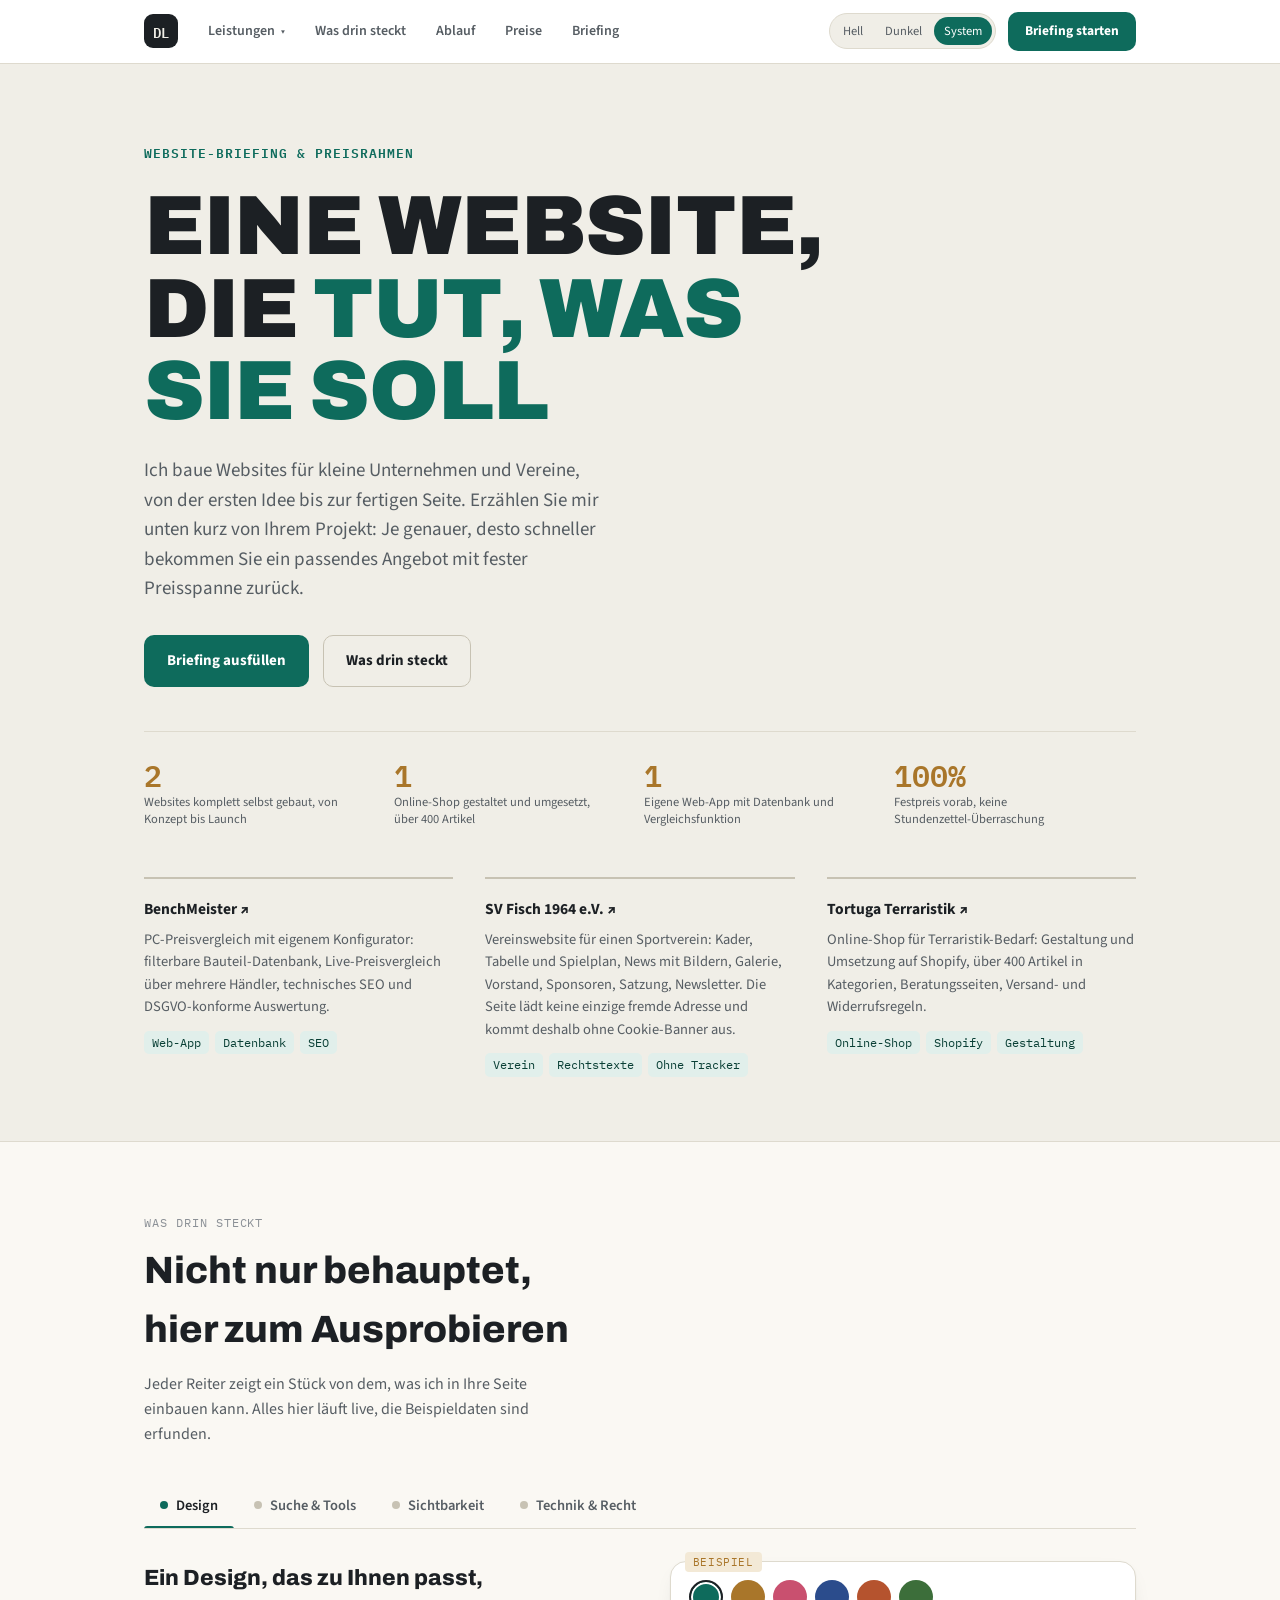
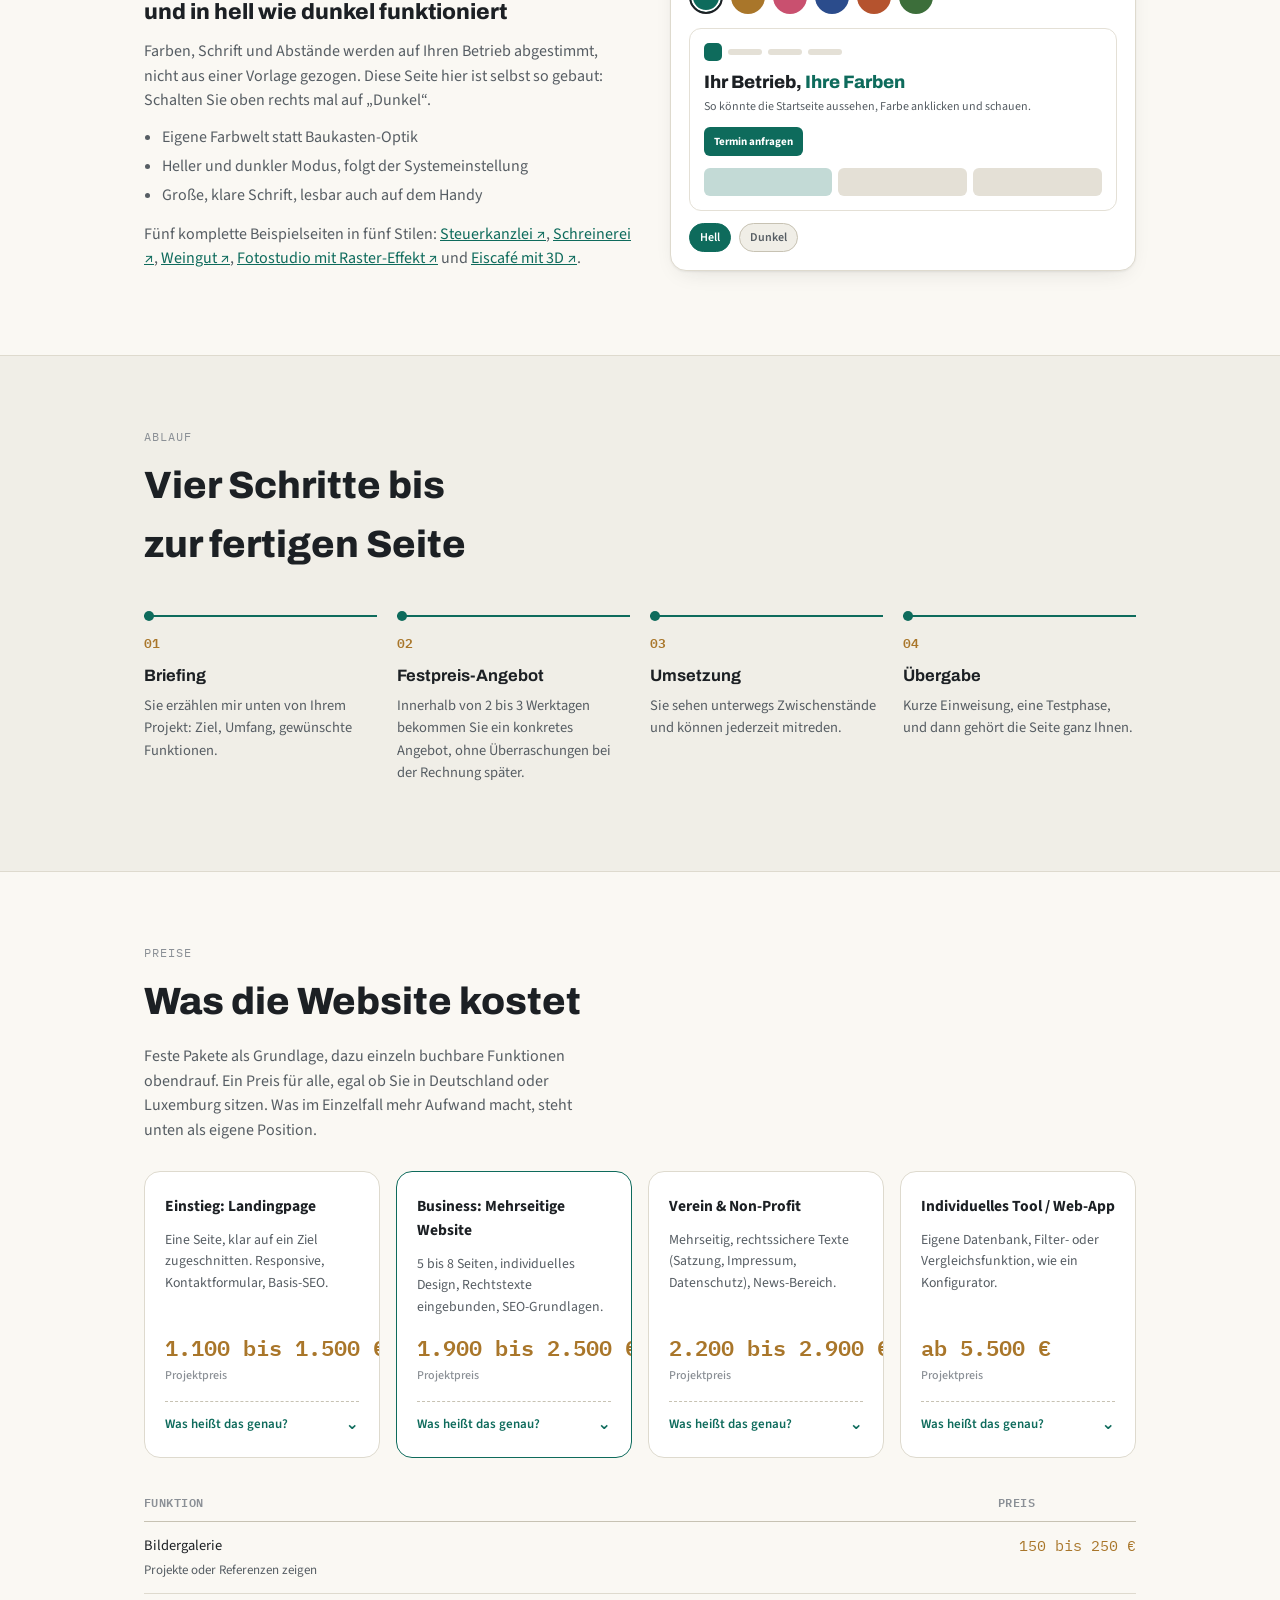
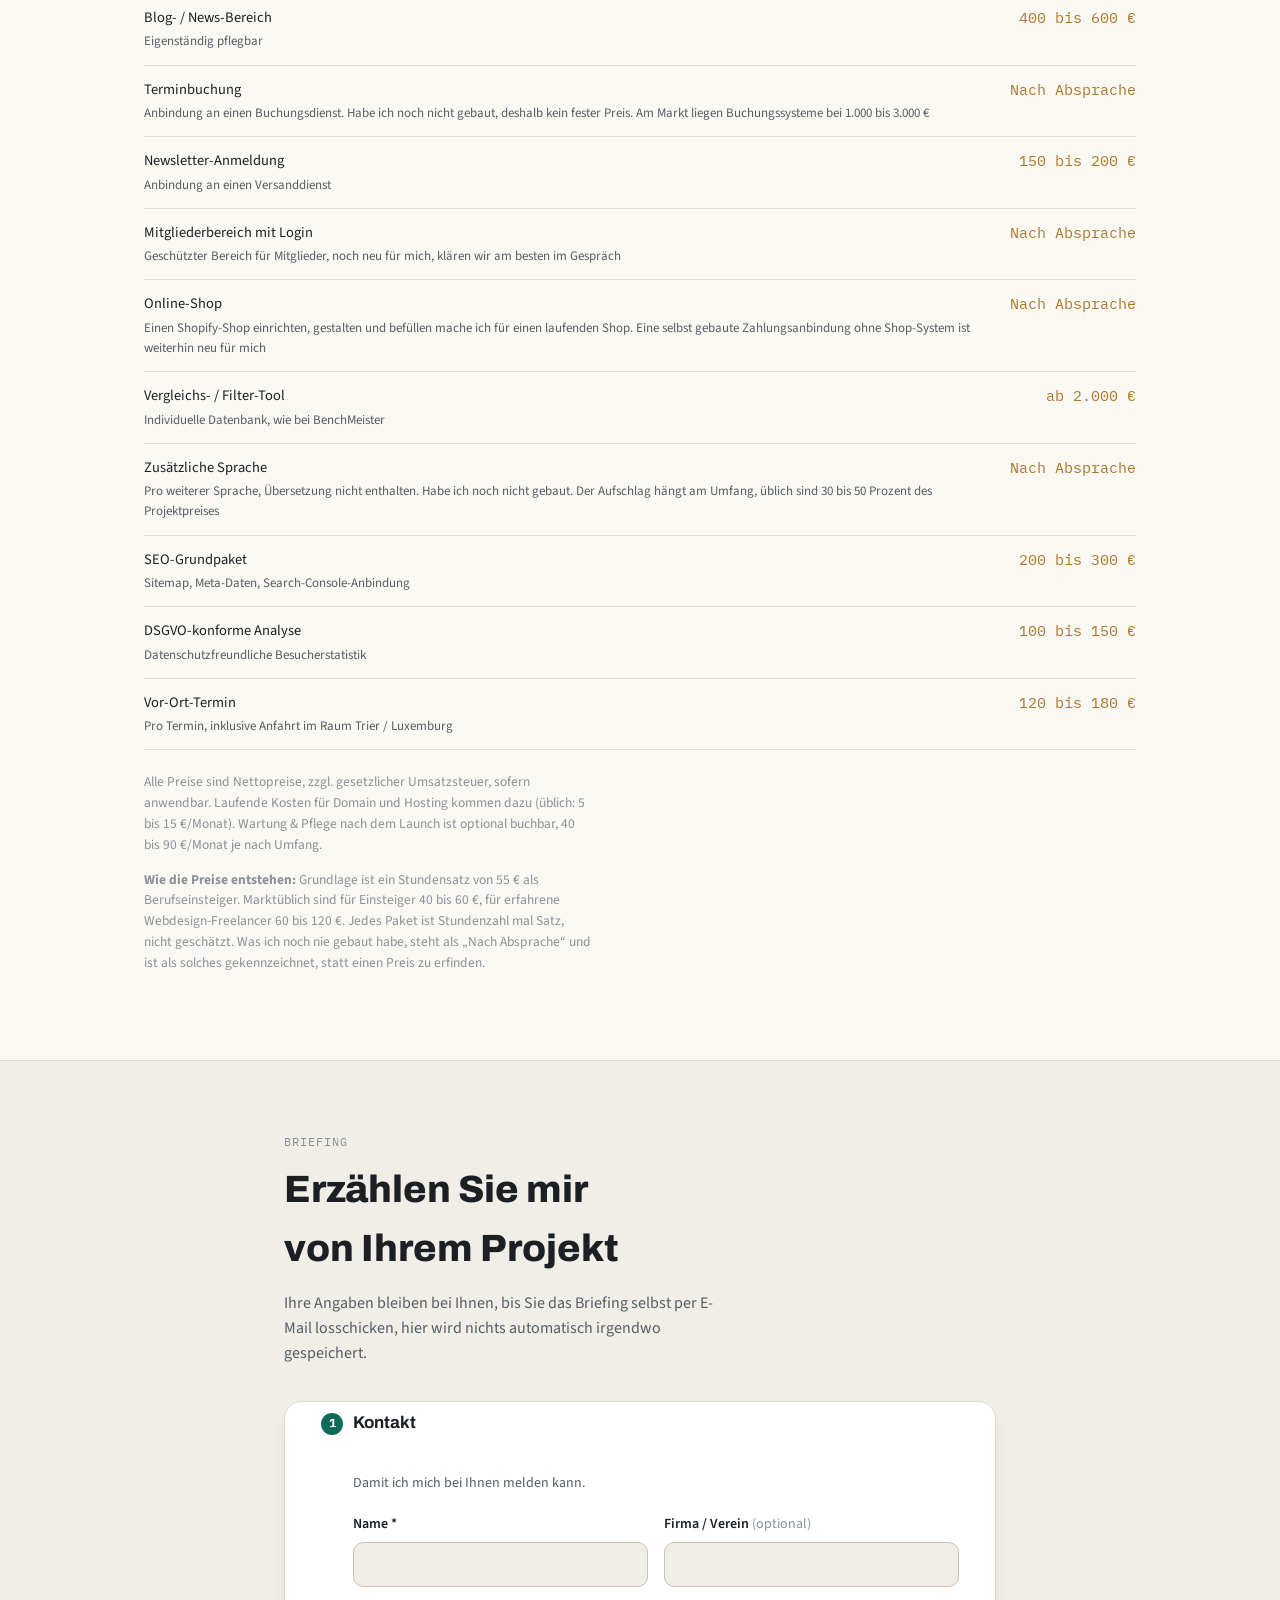
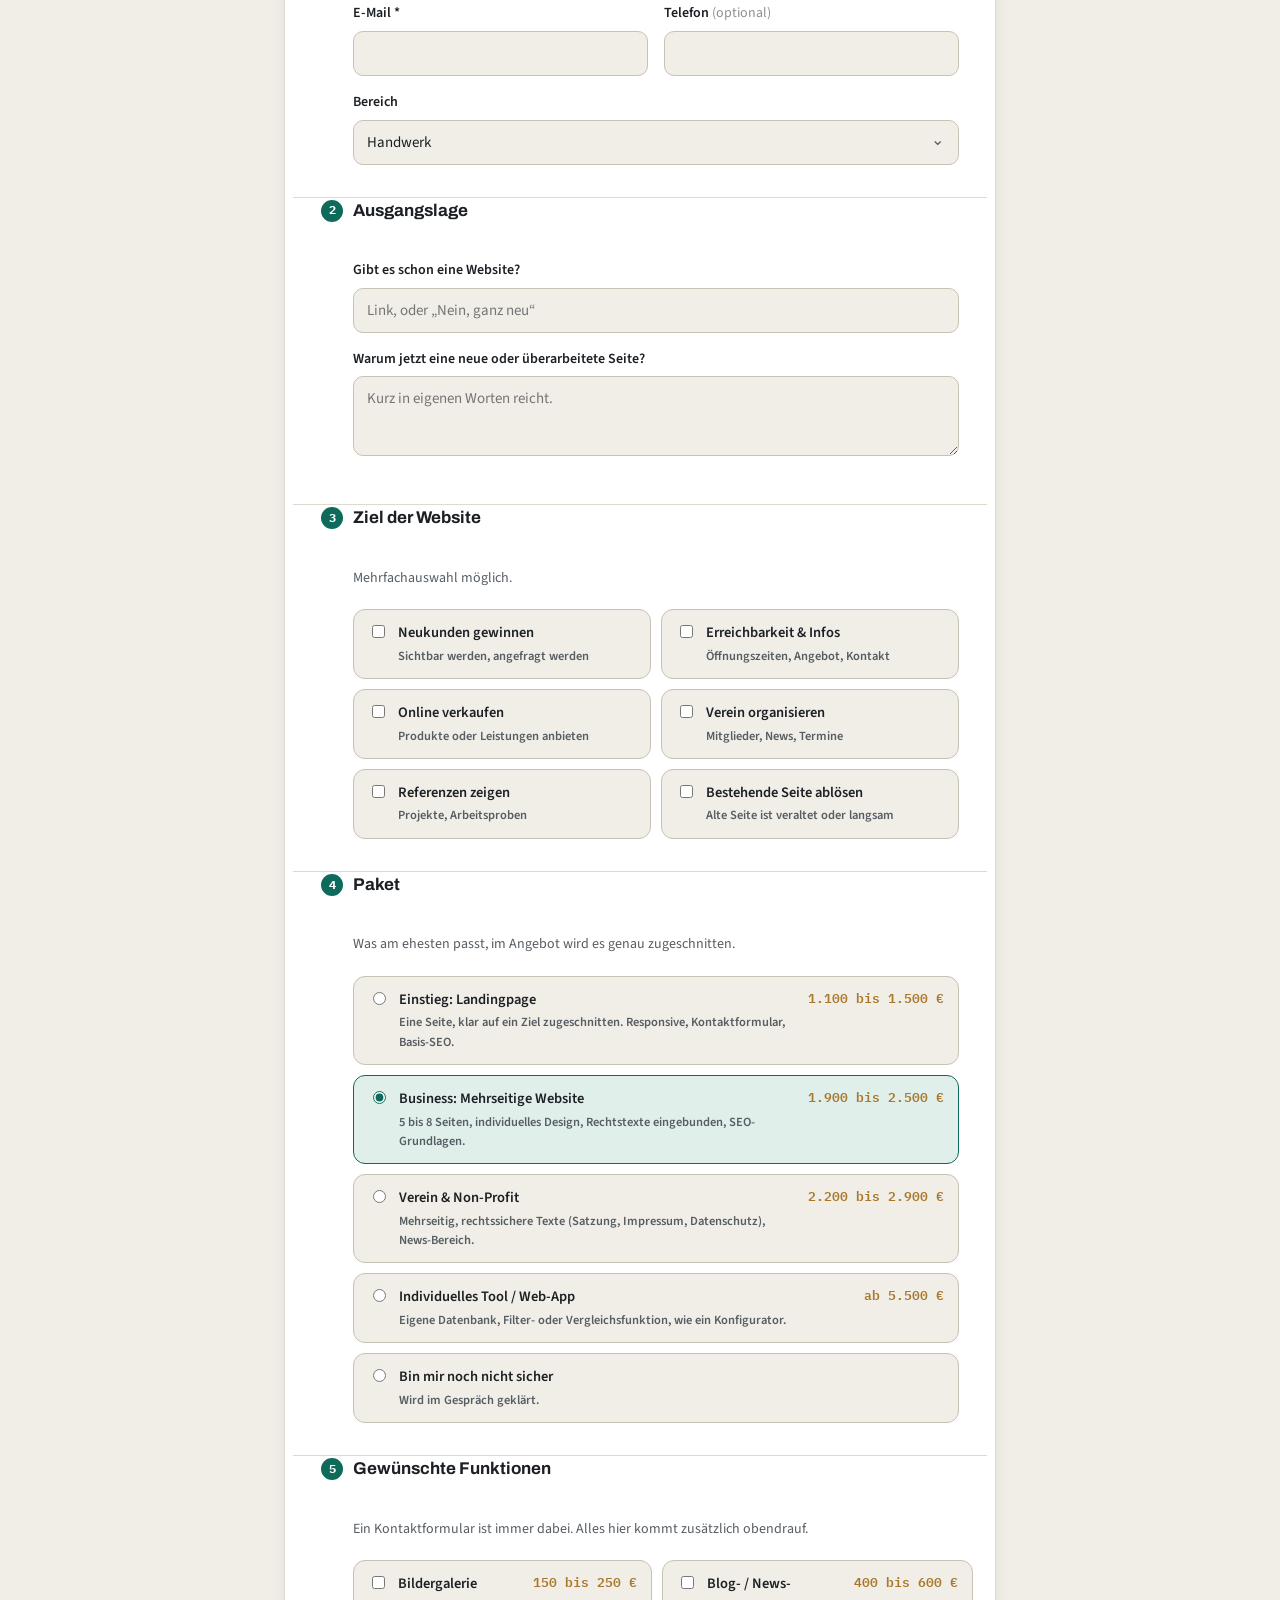
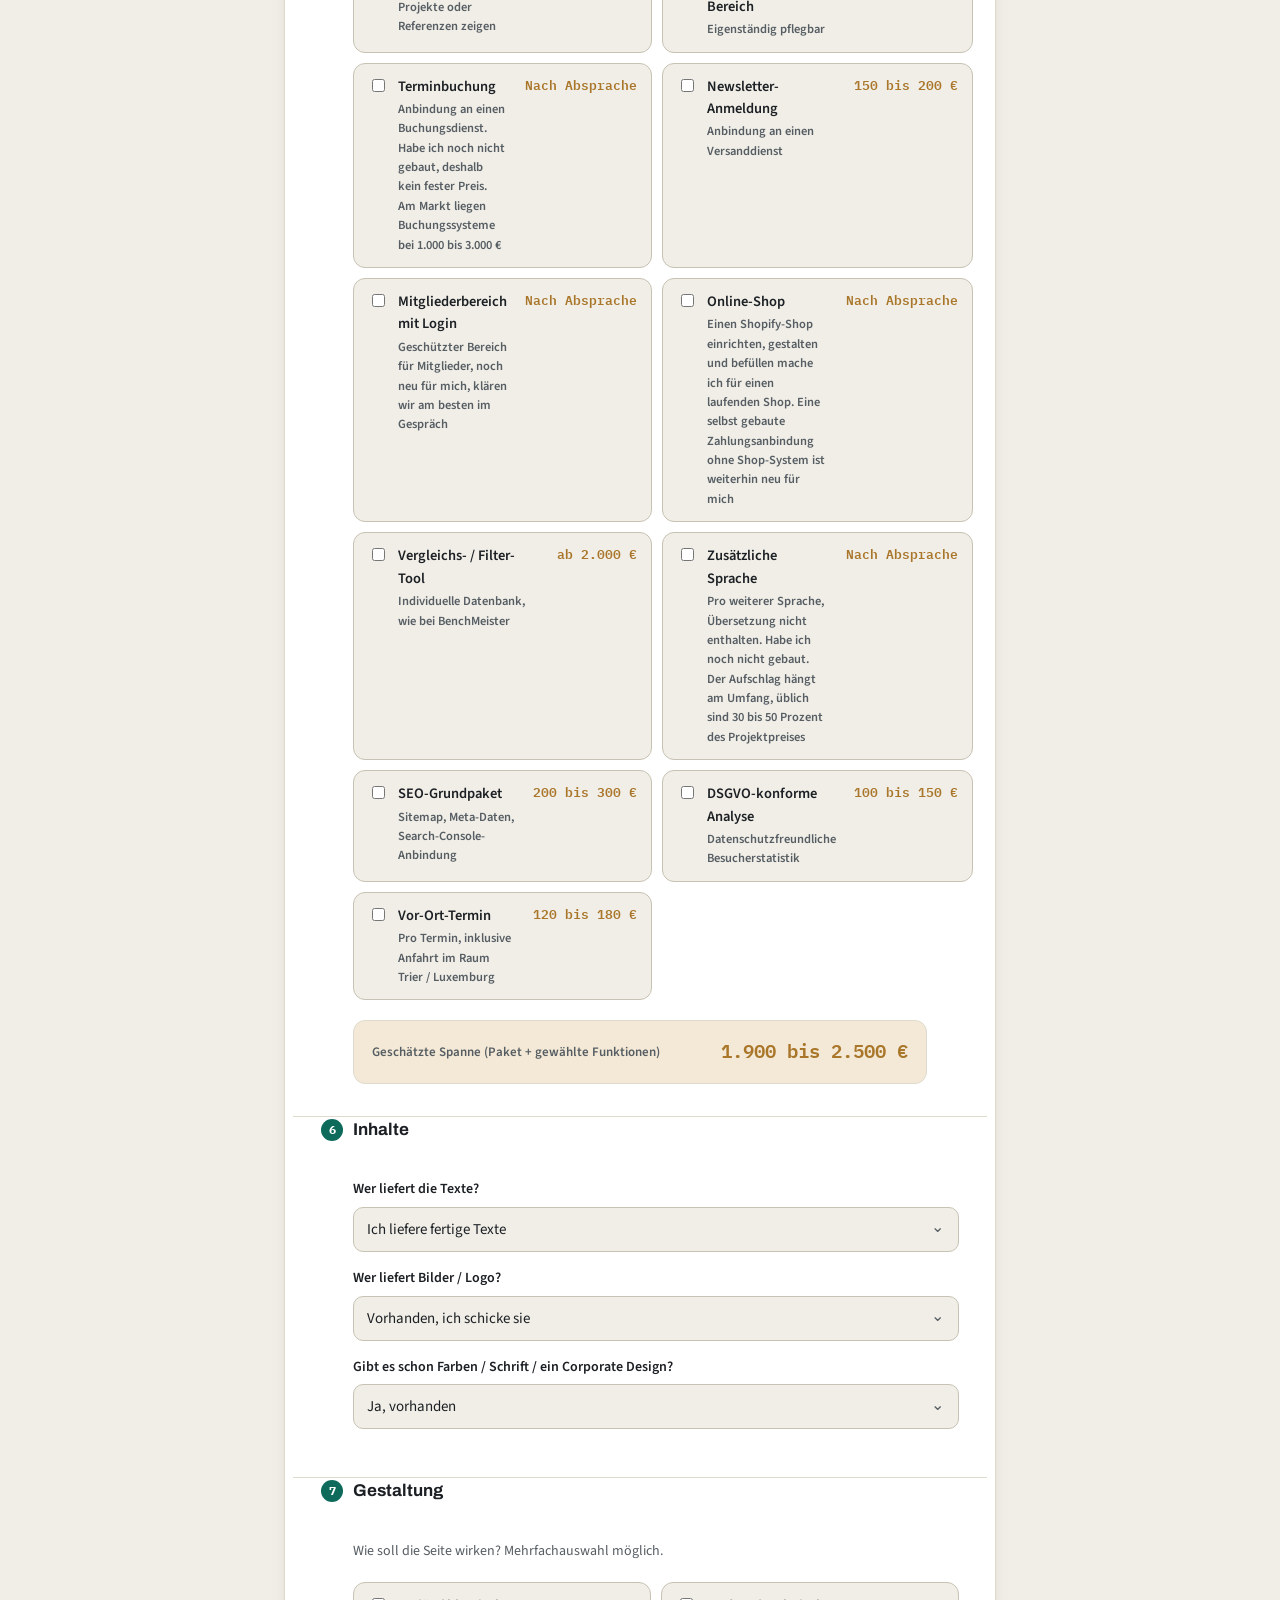
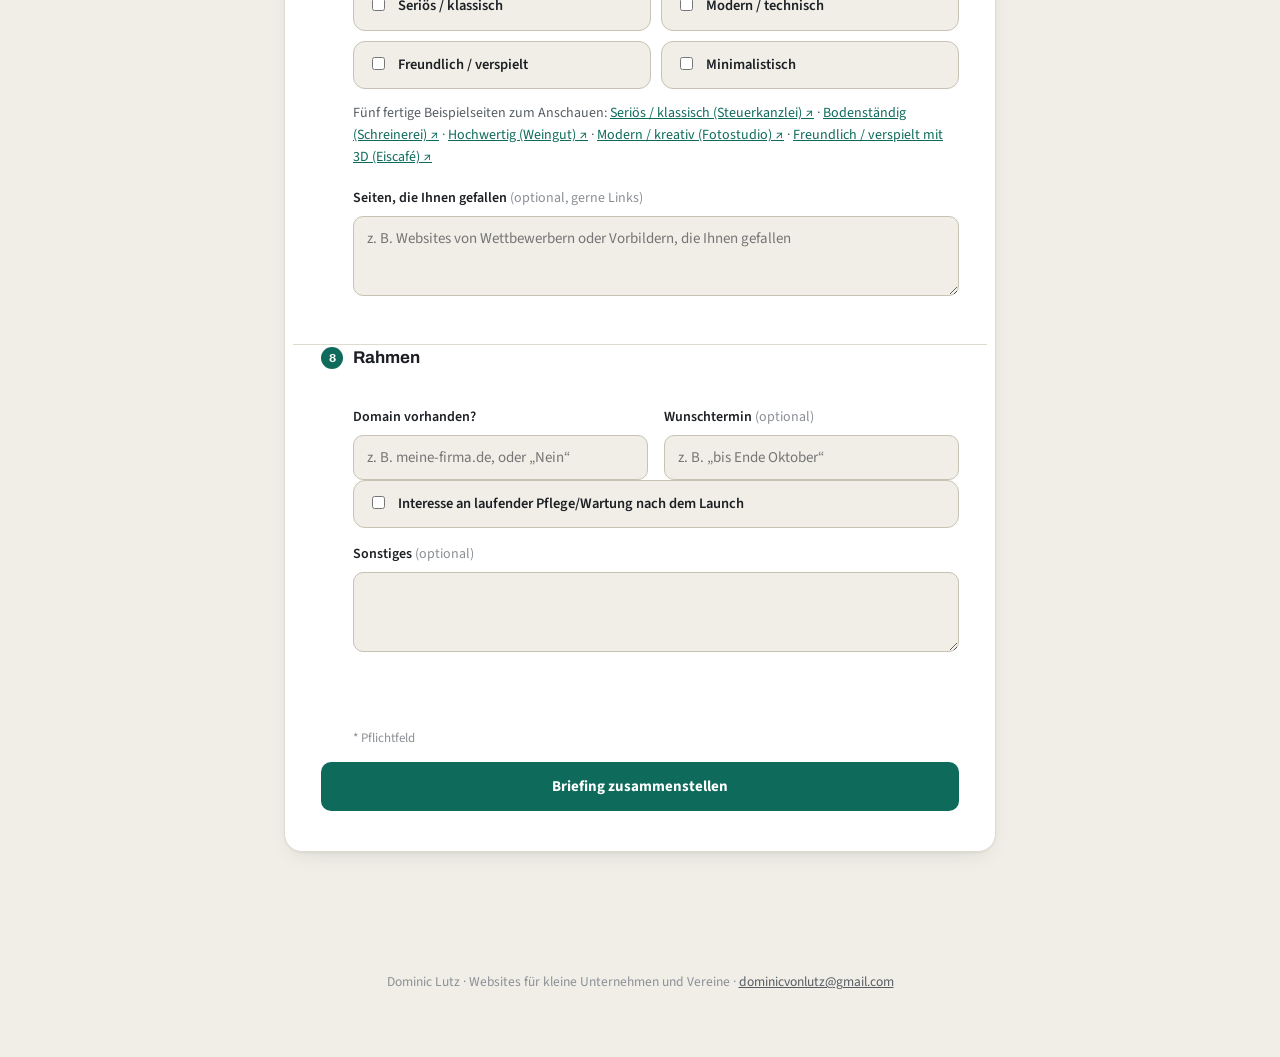
==== index.html @ 6f1ae80c "Seitentitel fuer eine oeffentliche Seite statt fuer ein Artifact Der Titel stand noch auf "Website-B" ====
<!doctype html>
<html lang="de">
<head>
<meta charset="utf-8">
<meta name="viewport" content="width=device-width,initial-scale=1">
<title>Websites für kleine Unternehmen und Vereine, Dominic Lutz</title>
<meta name="description" content="Websites für kleine Unternehmen und Vereine aus Trier und Umgebung. Festpreis vorab, Beispielseiten zum Ausprobieren, Briefing-Formular für ein Angebot.">
<meta name="author" content="Dominic Lutz">
<!-- Vorschaubild-Angaben fuer geteilte Links -->
<meta property="og:type" content="website">
<meta property="og:locale" content="de_DE">
<meta property="og:title" content="Websites für kleine Unternehmen und Vereine">
<meta property="og:description" content="Festpreis vorab, Beispielseiten zum Ausprobieren, Briefing-Formular für ein Angebot.">
<!-- Vorlaeufige Adresse: noch nicht in Suchmaschinen, siehe robots.txt -->
<meta name="robots" content="noindex,nofollow">
<meta name="theme-color" content="#0E6B5C" media="(prefers-color-scheme: light)">
<meta name="theme-color" content="#14181A" media="(prefers-color-scheme: dark)">
<style>
  :root{color-scheme:light dark}
  html{-webkit-text-size-adjust:100%}
  body{margin:0}
  img{max-width:100%}
  [hidden]{display:none!important}
</style>
</head>
<body>
<link rel="preconnect" href="https://fonts.googleapis.com">
<link rel="preconnect" href="https://fonts.gstatic.com" crossorigin>
<link href="https://fonts.googleapis.com/css2?family=Archivo:wght@600;700;800;900&family=Source+Sans+3:wght@400;500;600;700&family=IBM+Plex+Mono:wght@500;600&display=swap" rel="stylesheet">
<style>
  :root{
    --bg:#F0EEE7;
    --surface:#FFFFFF;
    --surface-2:#FAF8F3;
    --ink:#1C2024;
    --ink-soft:#565D63;
    --ink-faint:#8B9096;
    --border:#DEDACE;
    --border-strong:#C7C2B3;
    --accent:#0E6B5C;
    --accent-strong:#093F35;
    --accent-tint:#E1EFEB;
    --gold:#A9762A;
    --gold-tint:#F3E9D6;
    --rose:#C9506F;
    --rose-tint:#F6E1E7;
    --danger:#AF4430;
    --focus:#0E6B5C;
    --link:#1A4FB8;
    --shadow: 0 1px 2px rgba(28,32,36,.06), 0 8px 24px -12px rgba(28,32,36,.18);
    --shadow-lift: 0 2px 4px rgba(28,32,36,.06), 0 18px 40px -16px rgba(28,32,36,.28);
    --blob-1: rgba(14,107,92,.22);
    --blob-2: rgba(169,118,42,.20);
    --blob-3: rgba(201,80,111,.16);
    --shape-alpha: .55;
    --grid-line: rgba(28,32,36,.05);
  }
  @media (prefers-color-scheme: dark){
    :root:not([data-theme="light"]){
      --bg:#14181A;
      --surface:#1C2124;
      --surface-2:#20262A;
      --ink:#ECEAE3;
      --ink-soft:#AAB0B2;
      --ink-faint:#767D80;
      --border:#2C3235;
      --border-strong:#3A4145;
      --accent:#3FD1B6;
      --accent-strong:#8CE9D6;
      --accent-tint:#1B3A34;
      --gold:#E3B15C;
      --gold-tint:#3A2F1C;
      --rose:#F07A9A;
      --rose-tint:#3D2029;
      --danger:#E58469;
      --focus:#3FD1B6;
      --link:#8AB4F8;
      --shadow: 0 1px 2px rgba(0,0,0,.3), 0 12px 28px -14px rgba(0,0,0,.5);
      --shadow-lift: 0 2px 4px rgba(0,0,0,.3), 0 22px 44px -16px rgba(0,0,0,.6);
      --blob-1: rgba(63,209,182,.16);
      --blob-2: rgba(227,177,92,.14);
      --blob-3: rgba(240,122,154,.13);
      --shape-alpha: .5;
      --grid-line: rgba(236,234,227,.05);
    }
  }
  :root[data-theme="dark"]{
    --bg:#14181A;
    --surface:#1C2124;
    --surface-2:#20262A;
    --ink:#ECEAE3;
    --ink-soft:#AAB0B2;
    --ink-faint:#767D80;
    --border:#2C3235;
    --border-strong:#3A4145;
    --accent:#3FD1B6;
    --accent-strong:#8CE9D6;
    --accent-tint:#1B3A34;
    --gold:#E3B15C;
    --gold-tint:#3A2F1C;
    --rose:#F07A9A;
    --rose-tint:#3D2029;
    --danger:#E58469;
    --focus:#3FD1B6;
    --link:#8AB4F8;
    --shadow: 0 1px 2px rgba(0,0,0,.3), 0 12px 28px -14px rgba(0,0,0,.5);
    --shadow-lift: 0 2px 4px rgba(0,0,0,.3), 0 22px 44px -16px rgba(0,0,0,.6);
    --blob-1: rgba(63,209,182,.16);
    --blob-2: rgba(227,177,92,.14);
    --blob-3: rgba(240,122,154,.13);
    --shape-alpha: .5;
    --grid-line: rgba(236,234,227,.05);
  }

  *{box-sizing:border-box;}
  html{scroll-behavior:smooth;}
  body{
    margin:0;
    background:var(--bg);
    color:var(--ink);
    font-family:"Source Sans 3", ui-sans-serif, system-ui, sans-serif;
    font-size:16px;
    line-height:1.55;
    -webkit-font-smoothing:antialiased;
    overflow-x:hidden;
  }
  h1,h2,h3{
    font-family:"Archivo", ui-sans-serif, system-ui, sans-serif;
    color:var(--ink);
    text-wrap:balance;
    margin:0;
  }
  a{color:var(--accent);}
  ::selection{background:var(--accent-tint);}
  :focus-visible{outline:2.5px solid var(--focus); outline-offset:2px; border-radius:4px;}
  button{font-family:inherit;}

  .num{font-family:"IBM Plex Mono", ui-monospace, monospace; font-variant-numeric:tabular-nums;}

  .wrap{max-width:1040px; margin:0 auto; padding:0 24px;}
  .wrap-narrow{max-width:760px; margin:0 auto; padding:0 24px;}

  /* ---------- Motion helpers ---------- */
  @media (prefers-reduced-motion: no-preference){
    .lift{transition:transform .28s cubic-bezier(.2,.7,.2,1), box-shadow .28s ease, border-color .2s ease;}
    .lift:hover{transform:translateY(-4px); box-shadow:var(--shadow-lift);}
    .hero .title, .hero .lede, .hero .hero-cta, .hero .facts-strip, .hero .refs{
      animation:settle .7s cubic-bezier(.2,.7,.2,1) both;
    }
    .hero .lede{animation-delay:.08s;} .hero .hero-cta{animation-delay:.16s;}
    .hero .facts-strip{animation-delay:.24s;} .hero .refs{animation-delay:.32s;}
    @keyframes settle{from{transform:translateY(14px);} to{transform:translateY(0);}}
    .summary-bar.bump{animation:bump .45s ease;}
    @keyframes bump{0%{transform:scale(1);} 35%{transform:scale(1.025);} 100%{transform:scale(1);}}
    .check-item.on .check-mark{animation:pop .4s cubic-bezier(.2,.9,.3,1.4) both;}
    @keyframes pop{from{transform:scale(.4);} to{transform:scale(1);}}
  }

  /* ---------- Progress bar ---------- */
  .progress{position:fixed; top:0; left:0; height:2px; width:0; z-index:60; background:var(--accent);}

  /* ---------- NAV ---------- */
  .topnav{
    position:sticky; top:0; z-index:50; background:var(--surface); border-bottom:1px solid var(--border);
  }
  .topnav-inner{display:flex; align-items:center; gap:16px; padding:12px 24px; position:relative;}
  .brand{
    font-family:"IBM Plex Mono",monospace; font-weight:600; font-size:14px; width:34px; height:34px;
    border-radius:9px; background:var(--ink); color:var(--bg); display:flex; align-items:center; justify-content:center;
    text-decoration:none; flex-shrink:0;
  }
  .nav-links{display:flex; gap:2px; flex:1; align-items:center;}
  .nav-links a, .nav-links .menu-btn{
    font-size:14px; font-weight:600; color:var(--ink-soft); text-decoration:none; padding:8px 14px; border-radius:999px;
    background:none; border:none; cursor:pointer; display:inline-flex; align-items:center; gap:6px;
  }
  .nav-links a:hover, .nav-links .menu-btn:hover, .nav-links .menu-btn[aria-expanded="true"]{background:var(--accent-tint); color:var(--accent-strong);}
  .menu-btn .chev{display:inline-block; transition:transform .2s ease; font-size:12px;}
  .menu-btn[aria-expanded="true"] .chev{transform:rotate(180deg);}
  .nav-right{display:flex; align-items:center; gap:12px;}
  @media (max-width:720px){ .nav-links{display:none;} }

  .mega{
    position:absolute; left:24px; top:calc(100% + 8px); width:min(640px, calc(100vw - 48px));
    background:var(--surface); border:1px solid var(--border); border-radius:16px; box-shadow:var(--shadow-lift);
    padding:14px; display:grid; grid-template-columns:1fr 1fr; gap:8px;
    opacity:0; transform:translateY(-6px) scale(.98); pointer-events:none;
    transition:opacity .18s ease, transform .22s cubic-bezier(.2,.7,.2,1);
  }
  .mega.open{opacity:1; transform:none; pointer-events:auto;}
  .mega a{
    display:flex; flex-direction:column; gap:4px; padding:12px 14px; border-radius:10px; text-decoration:none; color:var(--ink);
    border:1px solid transparent;
  }
  .mega a:hover{background:var(--surface-2); border-color:var(--border);}
  .mega .m-name{font-weight:700; font-size:14.5px;}
  .mega .m-sub{font-size:12.5px; color:var(--ink-soft);}
  .mega .m-price{font-family:"IBM Plex Mono",monospace; font-size:12.5px; color:var(--gold); margin-top:2px;}
  .mega .m-foot{grid-column:1/-1; font-size:12.5px; color:var(--ink-faint); padding:6px 14px 2px; border-top:1px solid var(--border); margin-top:4px;}
  @media (max-width:560px){ .mega{grid-template-columns:1fr;} }

  /* THEME TOGGLE */
  .theme-toggle{
    display:flex; gap:2px; background:var(--bg); border:1px solid var(--border);
    border-radius:999px; padding:3px;
  }
  .theme-toggle button{
    border:none; background:transparent; color:var(--ink-soft); font-size:12.5px;
    padding:5px 10px; border-radius:999px; cursor:pointer;
  }
  .theme-toggle button[aria-pressed="true"]{background:var(--accent); color:#fff;}

  /* ---------- HERO ---------- */
  header.hero{position:relative; padding:80px 0 64px; overflow:hidden; isolation:isolate;}
  .hero > .wrap{position:relative; z-index:1;}
  .eyebrow{
    font-family:"IBM Plex Mono", monospace; font-size:12.5px; letter-spacing:.08em; text-transform:uppercase;
    color:var(--accent); font-weight:600; display:flex; align-items:center; gap:10px; margin-bottom:22px;
  }
  h1.title{
    font-size:clamp(40px,7.4vw,84px); font-weight:900; line-height:0.98; letter-spacing:-0.01em;
    text-transform:uppercase; max-width:15ch;
  }
  h1.title .accent-text{color:var(--accent);}
  p.lede{font-size:19px; color:var(--ink-soft); max-width:52ch; margin-top:24px;}
  .hero-cta{display:flex; gap:14px; margin-top:32px; flex-wrap:wrap;}
  .btn{
    font-weight:700; font-size:15px; border-radius:10px;
    padding:13px 22px; cursor:pointer; border:1.5px solid transparent; display:inline-flex; align-items:center; gap:8px;
    text-decoration:none; transition:transform .15s ease, background .15s ease, border-color .15s ease, color .15s ease;
  }
  .btn:active{transform:scale(.98);}
  .btn-primary{background:var(--accent); color:#fff;}
  .btn-primary:hover{background:var(--accent-strong);}
  .btn-ghost{background:transparent; border-color:var(--border-strong); color:var(--ink);}
  .btn-ghost:hover{border-color:var(--accent); color:var(--accent);}
  .btn-sm{padding:8px 16px; font-size:13.5px;}

  .facts-strip{display:flex; gap:40px; margin-top:44px; padding-top:28px; border-top:1px solid var(--border); flex-wrap:wrap;}
  .fact{display:flex; flex-direction:column; gap:4px; max-width:210px;}
  .fact-num{font-size:30px; font-weight:600; color:var(--gold); line-height:1;}
  .fact-label{font-size:12.5px; color:var(--ink-soft); line-height:1.4;}

  .refs{display:grid; grid-template-columns:repeat(auto-fit, minmax(250px, 1fr)); gap:32px; margin-top:48px;}
  @media (max-width:640px){.refs{grid-template-columns:1fr;}}
  .ref-card{border-top:2px solid var(--border-strong); padding:18px 0 0; position:relative;}
  .ref-card::before{
    content:""; position:absolute; top:-2px; left:0; height:2px; width:0; background:var(--accent);
    transition:width .35s cubic-bezier(.2,.7,.2,1);
  }
  .ref-card:hover::before{width:100%;}
  .ref-card .ref-name{font-weight:700; font-size:15.5px;}
  .ref-card .ref-name a{color:var(--ink); text-decoration:none;}
  .ref-card .ref-name a:hover{color:var(--accent);}
  .ref-card p{color:var(--ink-soft); font-size:14.5px; margin:8px 0 0;}
  .ref-tags{display:flex; gap:6px; flex-wrap:wrap; margin-top:12px;}
  .tag{
    font-family:"IBM Plex Mono",monospace; font-size:11.5px; background:var(--accent-tint); color:var(--accent-strong);
    padding:3px 8px; border-radius:5px;
  }

  /* ---------- Sections ---------- */
  section{padding:72px 0; position:relative;}
  section.has-deco{overflow:hidden;}
  section.alt{background:var(--surface-2); border-top:1px solid var(--border); border-bottom:1px solid var(--border);}
  section.grid-bg{
    background-image:linear-gradient(var(--grid-line) 1px, transparent 1px), linear-gradient(90deg, var(--grid-line) 1px, transparent 1px);
    background-size:32px 32px;
  }
  .kicker{font-family:"IBM Plex Mono",monospace; font-size:12px; letter-spacing:.08em; text-transform:uppercase; color:var(--ink-faint); margin-bottom:10px; display:flex; align-items:center; gap:10px;}
  h2.h2{font-size:clamp(26px,3.4vw,38px); font-weight:800; max-width:22ch;}
  p.h2-sub{color:var(--ink-soft); margin-top:12px; max-width:56ch; font-size:16px;}

  section > .wrap, section > .wrap-narrow{position:relative; z-index:1;}

  /* ---------- CAPABILITIES (tabs) ---------- */
  .tabs{display:flex; gap:4px; position:relative; margin-top:36px; border-bottom:1px solid var(--border); overflow-x:auto; scrollbar-width:none;}
  .tabs::-webkit-scrollbar{display:none;}
  .tab{
    background:none; border:none; padding:12px 16px; font-size:14.5px; font-weight:600; color:var(--ink-soft); cursor:pointer;
    white-space:nowrap; border-radius:8px 8px 0 0; position:relative; display:inline-flex; align-items:center; gap:8px;
  }
  .tab .dot{width:8px; height:8px; border-radius:50%; background:var(--border-strong);}
  .tab[aria-selected="true"]{color:var(--ink);}
  .tab[aria-selected="true"] .dot{background:var(--accent);}
  .tab:hover{color:var(--ink);}
  .tab-ind{position:absolute; bottom:-1px; height:3px; background:var(--accent); border-radius:3px 3px 0 0;
    transition:left .3s cubic-bezier(.2,.7,.2,1), width .3s cubic-bezier(.2,.7,.2,1);}
  .panel{display:grid; grid-template-columns:1.05fr 1fr; gap:36px; padding-top:32px; align-items:start;}
  @media (max-width:820px){.panel{grid-template-columns:1fr;}}
  .panel[hidden]{display:none;}
  .panel h3{font-size:22px; font-weight:800; margin-bottom:10px;}
  .panel p{color:var(--ink-soft); margin:0 0 12px;}
  .panel ul{margin:8px 0 0; padding-left:18px; color:var(--ink-soft);}
  .panel li{margin:4px 0;}
  .demo{
    background:var(--surface); border:1px solid var(--border); border-radius:16px; padding:18px; box-shadow:var(--shadow);
    position:relative;
  }
  .demo-label{
    position:absolute; top:-10px; left:14px; font-family:"IBM Plex Mono",monospace; font-size:10.5px; letter-spacing:.06em; text-transform:uppercase;
    background:var(--gold-tint); color:var(--gold); padding:2px 8px; border-radius:4px;
  }

  /* demo: design */
  .swatches{display:flex; gap:8px; margin-bottom:14px; flex-wrap:wrap;}
  .swatch{width:34px; height:34px; border-radius:50%; border:2px solid transparent; cursor:pointer; padding:0; position:relative;}
  .swatch[aria-pressed="true"]{border-color:var(--ink); box-shadow:0 0 0 2px var(--surface) inset;}
  .mini{
    --m-accent:#0E6B5C; --m-bg:#FFFFFF; --m-ink:#1C2024; --m-soft:#565D63; --m-border:#E4E0D6;
    background:var(--m-bg); color:var(--m-ink); border:1px solid var(--m-border); border-radius:12px; padding:14px; transition:background .3s, color .3s;
  }
  .mini.dark{--m-bg:#1B2024; --m-ink:#ECEAE3; --m-soft:#A9AFB2; --m-border:#333A3E;}
  .mini-nav{display:flex; gap:6px; align-items:center; margin-bottom:12px;}
  .mini-nav b{width:18px; height:18px; border-radius:5px; background:var(--m-accent); display:block;}
  .mini-nav i{height:6px; width:34px; border-radius:3px; background:var(--m-border); display:block;}
  .mini-h{font-family:"Archivo",sans-serif; font-weight:800; font-size:18px; line-height:1.1;}
  .mini-h span{color:var(--m-accent);}
  .mini-p{font-size:12px; color:var(--m-soft); margin:6px 0 10px;}
  .mini-btn{display:inline-block; background:var(--m-accent); color:#fff; font-size:11px; font-weight:700; padding:6px 10px; border-radius:6px;}
  .mini-cards{display:grid; grid-template-columns:repeat(3,1fr); gap:6px; margin-top:12px;}
  .mini-cards i{display:block; height:28px; border-radius:6px; background:var(--m-border);}
  .mini-cards i:first-child{background:color-mix(in srgb, var(--m-accent) 25%, var(--m-bg));}
  .mini-tools{display:flex; gap:8px; margin-top:12px; align-items:center;}
  .chip{
    font-size:12px; font-weight:600; padding:5px 10px; border-radius:999px; border:1px solid var(--border-strong); background:var(--bg); color:var(--ink-soft); cursor:pointer;
  }
  .chip[aria-pressed="true"]{background:var(--accent); border-color:var(--accent); color:#fff;}

  /* demo: search */
  .search-row{display:flex; gap:8px; align-items:center; flex-wrap:wrap;}
  .search-row input{flex:1; min-width:160px;}
  .chips{display:flex; gap:6px; margin:10px 0; flex-wrap:wrap;}
  .results{list-style:none; margin:0; padding:0; max-height:220px; overflow:auto; border-top:1px solid var(--border);}
  .results li{display:flex; justify-content:space-between; gap:10px; padding:8px 2px; border-bottom:1px solid var(--border); font-size:14px;}
  .results li .cat{font-size:11.5px; color:var(--ink-faint); font-family:"IBM Plex Mono",monospace; margin-left:8px;}
  .results li .pr{font-family:"IBM Plex Mono",monospace; color:var(--gold);}
  .results li mark{background:var(--gold-tint); color:inherit; border-radius:2px; padding:0 1px;}
  .results .empty{color:var(--ink-faint); justify-content:center;}
  .res-count{font-size:12.5px; color:var(--ink-faint); margin-top:8px; font-family:"IBM Plex Mono",monospace;}

  /* demo: google preview */
  .serp{border:1px solid var(--border); border-radius:10px; padding:14px 16px; background:var(--bg); margin-top:12px;}
  .serp .url{font-size:12.5px; color:var(--ink-soft); display:flex; align-items:center; gap:8px;}
  .serp .url b{width:20px; height:20px; border-radius:50%; background:var(--accent-tint); display:inline-flex; align-items:center; justify-content:center; font-size:10px; color:var(--accent-strong);}
  .serp .t{color:var(--link); font-size:18px; margin-top:4px; line-height:1.25; overflow:hidden; text-overflow:ellipsis; white-space:nowrap;}
  .serp .d{font-size:13.5px; color:var(--ink-soft); margin-top:4px;}
  .counter{font-family:"IBM Plex Mono",monospace; font-size:11.5px; color:var(--ink-faint);}
  .counter.over{color:var(--danger);}

  /* demo: responsive + checklist */
  .frame-ctl{display:flex; gap:6px; margin-bottom:12px;}
  .frame{margin:0 auto; border:1px solid var(--border-strong); border-radius:12px; background:var(--bg); padding:10px; transition:width .35s cubic-bezier(.2,.7,.2,1); width:100%;}
  .frame.phone{width:150px;} .frame.tablet{width:260px;}
  .frame .f-nav{display:flex; gap:4px; margin-bottom:8px;}
  .frame .f-nav i{height:6px; flex:1; border-radius:3px; background:var(--border-strong);}
  .frame .f-hero{height:34px; border-radius:6px; background:linear-gradient(90deg,var(--accent-tint),var(--gold-tint)); margin-bottom:8px;}
  .frame .f-grid{display:grid; gap:6px; grid-template-columns:repeat(3,1fr);}
  .frame.tablet .f-grid{grid-template-columns:repeat(2,1fr);}
  .frame.phone .f-grid{grid-template-columns:1fr;}
  .frame .f-grid i{display:block; height:26px; border-radius:6px; background:var(--surface); border:1px solid var(--border);}
  .checklist{list-style:none; margin:16px 0 0; padding:0; display:grid; gap:8px;}
  .check-item{display:flex; align-items:center; gap:10px; font-size:14px; color:var(--ink-soft);}
  .check-mark{width:20px; height:20px; border-radius:50%; border:1.5px solid var(--border-strong); display:inline-flex; align-items:center; justify-content:center; font-size:11px; color:#fff; flex-shrink:0;}
  .check-item.on .check-mark{background:var(--accent); border-color:var(--accent);}
  .check-item.on{color:var(--ink);}

  /* ---------- PROCESS ---------- */
  .process{display:grid; grid-template-columns:repeat(4,1fr); gap:20px; margin-top:40px;}
  @media (max-width:760px){.process{grid-template-columns:1fr 1fr;}}
  @media (max-width:480px){.process{grid-template-columns:1fr;}}
  .step{border-top:2px solid var(--accent); padding-top:14px; position:relative;}
  .step::after{content:""; position:absolute; top:-6px; left:0; width:10px; height:10px; border-radius:50%; background:var(--accent); transition:transform .25s ease;}
  .step:hover::after{transform:scale(1.6);}
  .step .step-num{font-family:"IBM Plex Mono",monospace; color:var(--gold); font-weight:600; font-size:13px;}
  .step h3{font-size:16.5px; margin-top:8px; font-weight:700;}
  .step p{color:var(--ink-soft); font-size:14.5px; margin-top:6px;}

  /* ---------- PRICING ---------- */
  .pkg-grid{display:grid; grid-template-columns:repeat(4,1fr); gap:16px; margin-top:28px;}
  @media (max-width:900px){.pkg-grid{grid-template-columns:1fr 1fr;}}
  @media (max-width:560px){.pkg-grid{grid-template-columns:1fr;}}
  .pkg-card{
    background:var(--surface); border:1px solid var(--border); border-radius:16px; padding:22px 20px;
    display:flex; flex-direction:column; gap:12px; position:relative; overflow:hidden;
  }
  .pkg-card.feat{border-color:var(--accent);}
  .pkg-name{font-weight:700; font-size:15.5px;}
  .pkg-desc{color:var(--ink-soft); font-size:13.8px; flex:1;}
  .pkg-price{font-family:"IBM Plex Mono",monospace; font-weight:600; font-size:clamp(18px, 1.75vw, 24px); color:var(--gold); white-space:nowrap; transition:opacity .2s;}
  @media (max-width:900px){ .pkg-price{font-size:24px;} }
  .pkg-price small{display:block; font-family:"Source Sans 3",sans-serif; font-weight:500; font-size:12px; color:var(--ink-faint); margin-top:2px;}

  .pkg-details{margin-top:4px; padding-top:12px; border-top:1px dashed var(--border-strong);}
  .pkg-details summary{
    list-style:none; cursor:pointer; display:flex; align-items:center; justify-content:space-between; gap:8px;
    font-size:13px; font-weight:600; color:var(--accent); user-select:none;
  }
  .pkg-details summary::-webkit-details-marker{display:none;}
  .pkg-details summary::after{content:"⌄"; font-size:16px; line-height:1; transition:transform .18s ease; flex-shrink:0;}
  .pkg-details[open] summary::after{transform:rotate(180deg);}
  .pkg-details p{font-size:13.3px; color:var(--ink-soft); line-height:1.55; margin:10px 0 0;}
  @media (prefers-reduced-motion: reduce){ .pkg-details summary::after, .tab-ind, .mega, .frame{transition:none;} }

  .addon-table{width:100%; border-collapse:collapse; margin-top:36px; font-size:14.5px;}
  .addon-table th{
    text-align:left; font-family:"IBM Plex Mono",monospace; font-size:11.5px; letter-spacing:.04em; text-transform:uppercase;
    color:var(--ink-faint); font-weight:600; padding:0 0 10px; border-bottom:1px solid var(--border-strong);
  }
  .addon-table td{padding:13px 0; border-bottom:1px solid var(--border); vertical-align:top;}
  .addon-table tr{transition:background .15s;}
  .addon-table tbody tr:hover{background:var(--surface);}
  .addon-table td:last-child{text-align:right; font-family:"IBM Plex Mono",monospace; color:var(--gold); white-space:nowrap; padding-left:12px;}
  .addon-table .addon-note{color:var(--ink-soft); font-size:13px; display:block; margin-top:2px;}
  .table-scroll{overflow-x:auto;}
  .price-note{color:var(--ink-faint); font-size:13.5px; margin-top:22px; max-width:64ch;}

  /* ---------- FORM ---------- */
  .form-shell{
    background:var(--surface); border:1px solid var(--border); border-radius:18px; box-shadow:var(--shadow);
    padding:8px; margin-top:36px;
  }
  fieldset{border:none; margin:0; padding:32px 28px; border-bottom:1px solid var(--border); min-inline-size:0; min-width:0;}
  fieldset:last-of-type{border-bottom:none;}
  @media (max-width:600px){
    fieldset{padding:24px 16px;}
    .fs-help, .field, .field-grid, .choice-grid, .radio-list, .req-note{margin-left:0;}
    .summary-bar{margin-left:0; margin-right:0;}
    .submit-row{padding:24px 16px 28px;}
    .review-box{margin:0 8px 12px;}
  }
  legend{
    font-family:"Archivo",sans-serif; font-weight:700; font-size:17px; padding:0; margin-bottom:4px;
    display:flex; align-items:center; gap:10px;
  }
  .legend-num{
    font-family:"IBM Plex Mono",monospace; font-size:12px; color:#fff; background:var(--accent);
    width:22px; height:22px; border-radius:50%; display:inline-flex; align-items:center; justify-content:center; flex-shrink:0;
  }
  .fs-help{color:var(--ink-soft); font-size:14px; margin:0 0 20px 32px;}

  .field-grid{display:grid; grid-template-columns:1fr 1fr; gap:16px; margin-left:32px;}
  @media (max-width:600px){.field-grid{grid-template-columns:1fr;}}
  .field{display:flex; flex-direction:column; gap:6px; margin-bottom:16px; margin-left:32px;}
  .field.in-grid{margin-left:0; margin-bottom:0;}
  .field.full{grid-column:1/-1;}
  label{font-size:14px; font-weight:600; color:var(--ink);}
  label .opt{font-weight:400; color:var(--ink-faint);}
  input[type="text"], input[type="email"], input[type="tel"], input[type="search"], textarea{
    font-family:"Source Sans 3",sans-serif; font-size:15px; padding:11px 13px; border-radius:10px;
    border:1.5px solid var(--border-strong); background:var(--bg); color:var(--ink); width:100%;
    transition:border-color .15s, box-shadow .15s;
  }
  textarea{resize:vertical; min-height:80px;}
  input:focus, textarea:focus{border-color:var(--accent); box-shadow:0 0 0 3px var(--accent-tint);}
  select.fancy{position:absolute; width:1px; height:1px; opacity:0; pointer-events:none;}

  /* custom dropdown */
  .dd{position:relative;}
  .dd-btn{
    width:100%; text-align:left; font-family:"Source Sans 3",sans-serif; font-size:15px; padding:11px 40px 11px 13px; border-radius:10px;
    border:1.5px solid var(--border-strong); background:var(--bg); color:var(--ink); cursor:pointer; position:relative;
    transition:border-color .15s, box-shadow .15s;
  }
  .dd-btn:hover{border-color:var(--accent);}
  .dd-btn[aria-expanded="true"]{border-color:var(--accent); box-shadow:0 0 0 3px var(--accent-tint);}
  .dd-btn::after{content:"⌄"; position:absolute; right:14px; top:50%; transform:translateY(-60%); font-size:16px; color:var(--ink-soft); transition:transform .2s ease;}
  .dd-btn[aria-expanded="true"]::after{transform:translateY(-40%) rotate(180deg);}
  .dd-list{
    position:absolute; z-index:20; left:0; right:0; top:calc(100% + 6px); background:var(--surface); border:1px solid var(--border);
    border-radius:12px; box-shadow:var(--shadow-lift); padding:6px; margin:0; list-style:none; max-height:260px; overflow:auto;
    opacity:0; transform:translateY(-6px) scale(.98); pointer-events:none; transition:opacity .16s ease, transform .2s cubic-bezier(.2,.7,.2,1);
  }
  .dd.open .dd-list{opacity:1; transform:none; pointer-events:auto;}
  .dd-list li{padding:9px 12px; border-radius:8px; cursor:pointer; font-size:14.5px; display:flex; justify-content:space-between; align-items:center;}
  .dd-list li:hover, .dd-list li.active{background:var(--accent-tint); color:var(--accent-strong);}
  .dd-list li[aria-selected="true"]::after{content:"✓"; font-size:12px; color:var(--accent);}

  .choice-grid{display:grid; grid-template-columns:1fr 1fr; gap:10px; margin-left:32px;}
  @media (max-width:600px){.choice-grid{grid-template-columns:1fr;}}
  .choice{
    display:flex; align-items:flex-start; gap:10px; border:1.5px solid var(--border-strong); border-radius:12px;
    padding:12px 14px; cursor:pointer; background:var(--bg); transition:border-color .15s, background .15s, transform .15s;
  }
  .choice:hover{border-color:var(--accent);}
  .choice:has(input:checked){border-color:var(--accent); background:var(--accent-tint);}
  .choice input{margin-top:3px; accent-color:var(--accent); flex-shrink:0;}
  .choice-body{display:flex; flex-direction:column; gap:2px;}
  .choice-title{font-weight:600; font-size:14.5px;}
  .choice-sub{font-size:12.5px; color:var(--ink-soft);}
  .choice-price{font-family:"IBM Plex Mono",monospace; font-size:12.5px; color:var(--gold); margin-left:auto; white-space:nowrap; padding-left:8px;}

  .radio-list{display:flex; flex-direction:column; gap:10px; margin-left:32px;}

  .summary-bar{
    margin:20px 32px 0; padding:16px 18px; background:var(--gold-tint); border:1px solid var(--border);
    border-radius:12px; display:flex; align-items:center; justify-content:space-between; gap:16px; flex-wrap:wrap;
    position:sticky; top:72px; z-index:5;
  }
  .summary-bar .label{font-size:13px; color:var(--ink-soft); font-weight:600;}
  .summary-bar .amount{font-family:"IBM Plex Mono",monospace; font-weight:600; font-size:19px; color:var(--gold);}

  .submit-row{padding:28px 28px 32px; display:flex; flex-direction:column; gap:14px; align-items:flex-start;}
  .submit-row .btn{width:100%; justify-content:center;}
  .req-note{color:var(--ink-faint); font-size:13px; margin-left:32px;}
  .error-msg{color:var(--danger); font-size:13.5px; font-weight:600; display:none;}
  .error-msg.show{display:block;}

  .review{display:none;}
  .review.show{display:block;}
  .review-box{
    background:var(--surface-2); border:1px solid var(--border); border-radius:14px; padding:22px 24px; margin:0 28px 20px;
  }
  .review-box h3{font-size:15.5px; font-weight:700; margin-bottom:10px;}
  .review-box pre{
    white-space:pre-wrap; font-family:"IBM Plex Mono",monospace; font-size:12.8px; line-height:1.6; color:var(--ink-soft);
    margin:0; max-height:340px; overflow-y:auto;
  }
  .review-actions{display:flex; gap:12px; margin-top:16px; flex-wrap:wrap;}
  .copy-feedback{font-size:13px; color:var(--accent); font-weight:600; display:none;}
  .copy-feedback.show{display:inline-flex; align-items:center;}

  footer{padding:48px 0 64px; text-align:center; color:var(--ink-faint); font-size:13.5px; position:relative; overflow:hidden;}
  footer a{color:var(--ink-soft);}
</style>

<div class="progress" id="progress" aria-hidden="true"></div>

<nav class="topnav">
  <div class="wrap topnav-inner">
    <a href="#top" class="brand" aria-label="Nach oben">DL</a>
    <div class="nav-links">
      <button type="button" class="menu-btn" id="megaBtn" aria-expanded="false" aria-controls="mega">Leistungen <span class="chev">▾</span></button>
      <a href="#koennen">Was drin steckt</a>
      <a href="#ablauf">Ablauf</a>
      <a href="#preise">Preise</a>
      <a href="#briefing">Briefing</a>
    </div>
    <div class="nav-right">
      <div class="theme-toggle" role="group" aria-label="Darstellung">
        <button type="button" data-theme-choice="light" aria-pressed="false">Hell</button>
        <button type="button" data-theme-choice="dark" aria-pressed="false">Dunkel</button>
        <button type="button" data-theme-choice="system" aria-pressed="true">System</button>
      </div>
      <a href="#briefing" class="btn btn-primary btn-sm">Briefing starten</a>
    </div>
    <div class="mega" id="mega" role="menu" aria-label="Leistungen"></div>
  </div>
</nav>

<header class="hero" id="top">
  <div class="wrap">
    <span class="eyebrow">Website-Briefing &amp; Preisrahmen</span>
    <h1 class="title">Eine Website, die <span class="accent-text">tut, was sie soll</span></h1>
    <p class="lede">Ich baue Websites für kleine Unternehmen und Vereine, von der ersten Idee bis zur fertigen Seite. Erzählen Sie mir unten kurz von Ihrem Projekt: Je genauer, desto schneller bekommen Sie ein passendes Angebot mit fester Preisspanne zurück.</p>
    <div class="hero-cta">
      <a href="#briefing" class="btn btn-primary">Briefing ausfüllen</a>
      <a href="#koennen" class="btn btn-ghost">Was drin steckt</a>
    </div>

    <div class="facts-strip">
      <div class="fact"><span class="fact-num num">2</span><span class="fact-label">Websites komplett selbst gebaut, von Konzept bis Launch</span></div>
      <div class="fact"><span class="fact-num num">1</span><span class="fact-label">Online-Shop gestaltet und umgesetzt, über 400 Artikel</span></div>
      <div class="fact"><span class="fact-num num">1</span><span class="fact-label">Eigene Web-App mit Datenbank und Vergleichsfunktion</span></div>
      <div class="fact"><span class="fact-num num">100%</span><span class="fact-label">Festpreis vorab, keine Stundenzettel-Überraschung</span></div>
    </div>

    <div class="refs">
      <div class="ref-card">
        <div class="ref-name"><a href="https://www.benchmeister.de" target="_blank" rel="noopener">BenchMeister <span aria-hidden="true">↗</span></a></div>
        <p>PC-Preisvergleich mit eigenem Konfigurator: filterbare Bauteil-Datenbank, Live-Preisvergleich über mehrere Händler, technisches SEO und DSGVO-konforme Auswertung.</p>
        <div class="ref-tags"><span class="tag">Web-App</span><span class="tag">Datenbank</span><span class="tag">SEO</span></div>
      </div>
      <div class="ref-card">
        <div class="ref-name"><a href="https://sv-fisch.com" target="_blank" rel="noopener">SV Fisch 1964 e.V. <span aria-hidden="true">↗</span></a></div>
        <p>Vereinswebsite für einen Sportverein: Kader, Tabelle und Spielplan, News mit Bildern, Galerie, Vorstand, Sponsoren, Satzung, Newsletter. Die Seite lädt keine einzige fremde Adresse und kommt deshalb ohne Cookie-Banner aus.</p>
        <div class="ref-tags"><span class="tag">Verein</span><span class="tag">Rechtstexte</span><span class="tag">Ohne Tracker</span></div>
      </div>
      <div class="ref-card">
        <div class="ref-name"><a href="https://tortugaterraristik.de" target="_blank" rel="noopener">Tortuga Terraristik <span aria-hidden="true">↗</span></a></div>
        <p>Online-Shop für Terraristik-Bedarf: Gestaltung und Umsetzung auf Shopify, über 400 Artikel in Kategorien, Beratungsseiten, Versand- und Widerrufsregeln.</p>
        <div class="ref-tags"><span class="tag">Online-Shop</span><span class="tag">Shopify</span><span class="tag">Gestaltung</span></div>
      </div>
    </div>
  </div>
</header>

<section class="alt" id="koennen">
  <div class="wrap">
    <span class="kicker">Was drin steckt</span>
    <h2 class="h2">Nicht nur behauptet, hier zum Ausprobieren</h2>
    <p class="h2-sub">Jeder Reiter zeigt ein Stück von dem, was ich in Ihre Seite einbauen kann. Alles hier läuft live, die Beispieldaten sind erfunden.</p>

    <div class="tabs" role="tablist" aria-label="Fähigkeiten" id="tabs">
      <button class="tab" role="tab" id="tab-design" aria-selected="true" aria-controls="panel-design"><span class="dot"></span>Design</button>
      <button class="tab" role="tab" id="tab-search" aria-selected="false" aria-controls="panel-search" tabindex="-1"><span class="dot"></span>Suche &amp; Tools</button>
      <button class="tab" role="tab" id="tab-seo" aria-selected="false" aria-controls="panel-seo" tabindex="-1"><span class="dot"></span>Sichtbarkeit</button>
      <button class="tab" role="tab" id="tab-tech" aria-selected="false" aria-controls="panel-tech" tabindex="-1"><span class="dot"></span>Technik &amp; Recht</button>
      <span class="tab-ind" id="tabInd" aria-hidden="true"></span>
    </div>

    <div class="panel" id="panel-design" role="tabpanel" aria-labelledby="tab-design">
      <div>
        <h3>Ein Design, das zu Ihnen passt, und in hell wie dunkel funktioniert</h3>
        <p>Farben, Schrift und Abstände werden auf Ihren Betrieb abgestimmt, nicht aus einer Vorlage gezogen. Diese Seite hier ist selbst so gebaut: Schalten Sie oben rechts mal auf „Dunkel“.</p>
        <ul>
          <li>Eigene Farbwelt statt Baukasten-Optik</li>
          <li>Heller und dunkler Modus, folgt der Systemeinstellung</li>
          <li>Große, klare Schrift, lesbar auch auf dem Handy</li>
        </ul>
        <p style="margin-top:14px;">Fünf komplette Beispielseiten in fünf Stilen: <a href="https://claude.ai/code/artifact/6bfcb8f8-1825-477b-a1cc-0a7afe13a37d" target="_blank" rel="noopener">Steuerkanzlei ↗</a>, <a href="https://claude.ai/code/artifact/ba419faa-e31e-4fb6-89be-1d122a6333ef" target="_blank" rel="noopener">Schreinerei ↗</a>, <a href="https://claude.ai/code/artifact/5157635b-feb1-44ea-8aff-8bd07f372ce1" target="_blank" rel="noopener">Weingut ↗</a>, <a href="https://claude.ai/code/artifact/0c920d04-f96c-4406-b453-15c5c06f89e0" target="_blank" rel="noopener">Fotostudio mit Raster-Effekt ↗</a> und <a href="https://claude.ai/code/artifact/776eefee-ffae-4b74-b1ac-52b5865c511a" target="_blank" rel="noopener">Eiscafé mit 3D ↗</a>.</p>
      </div>
      <div class="demo">
        <span class="demo-label">Beispiel</span>
        <div class="swatches" id="swatches" role="group" aria-label="Farbwelt wählen"></div>
        <div class="mini" id="mini">
          <div class="mini-nav"><b></b><i></i><i></i><i></i></div>
          <div class="mini-h">Ihr Betrieb, <span>Ihre Farben</span></div>
          <div class="mini-p">So könnte die Startseite aussehen, Farbe anklicken und schauen.</div>
          <span class="mini-btn">Termin anfragen</span>
          <div class="mini-cards"><i></i><i></i><i></i></div>
        </div>
        <div class="mini-tools">
          <button type="button" class="chip" id="miniLight" aria-pressed="true">Hell</button>
          <button type="button" class="chip" id="miniDark" aria-pressed="false">Dunkel</button>
        </div>
      </div>
    </div>

    <div class="panel" id="panel-search" role="tabpanel" aria-labelledby="tab-search" hidden>
      <div>
        <h3>Suchen, filtern, sortieren, live beim Tippen</h3>
        <p>Das ist der Kern von BenchMeister: eine Liste mit Daten dahinter, die sofort reagiert. Für Sie kann das eine Produktliste sein, ein Mitgliederverzeichnis, ein Kursangebot oder ein Preisrechner.</p>
        <ul>
          <li>Tippen Sie links etwas ein, die Liste filtert sofort</li>
          <li>Kategorien als Klick-Filter, Sortierung per Dropdown</li>
          <li>Funktioniert genauso mit hunderten Einträgen</li>
        </ul>
      </div>
      <div class="demo">
        <span class="demo-label">Beispieldaten</span>
        <div class="search-row">
          <input type="search" id="q" placeholder="Suchen, z. B. „Akku“ oder „Laser“" aria-label="Suchen">
          <div class="dd" id="sortDd" style="min-width:150px;"></div>
        </div>
        <div class="chips" id="catChips" role="group" aria-label="Kategorie"></div>
        <ul class="results" id="results" aria-live="polite"></ul>
        <div class="res-count" id="resCount"></div>
      </div>
    </div>

    <div class="panel" id="panel-seo" role="tabpanel" aria-labelledby="tab-seo" hidden>
      <div>
        <h3>Gefunden werden, sauber vorbereitet für Google</h3>
        <p>Eine schöne Seite nützt nichts, wenn niemand sie findet. Ich richte die Grundlagen ein: Seitentitel und Beschreibung pro Seite, eine Sitemap, die Anmeldung bei der Google Search Console. So sieht Ihr Eintrag später bei Google aus, probieren Sie es aus.</p>
        <ul>
          <li>Titel und Beschreibung für jede Seite, in der richtigen Länge</li>
          <li>Sitemap und Anmeldung bei Google</li>
          <li>Besucherstatistik ohne Cookie-Banner-Zwang (datenschutzfreundlich)</li>
        </ul>
      </div>
      <div class="demo">
        <span class="demo-label">Beispiel</span>
        <div class="field" style="margin:6px 0 10px;">
          <label for="seoTitle">Seitentitel <span class="counter" id="seoTitleCount">0 / 60</span></label>
          <input type="text" id="seoTitle" value="Malerbetrieb Huber, Maler und Lackierer in Trier" maxlength="90">
        </div>
        <div class="field" style="margin:0;">
          <label for="seoDesc">Beschreibung <span class="counter" id="seoDescCount">0 / 155</span></label>
          <textarea id="seoDesc" rows="2" maxlength="220">Fassaden, Innenräume, Lackierarbeiten. Familienbetrieb seit 1998, feste Preise, saubere Baustelle. Jetzt kostenlos anfragen.</textarea>
        </div>
        <div class="serp">
          <div class="url"><b>H</b>www.malerbetrieb-huber.de</div>
          <div class="t" id="serpTitle"></div>
          <div class="d" id="serpDesc"></div>
        </div>
      </div>
    </div>

    <div class="panel" id="panel-tech" role="tabpanel" aria-labelledby="tab-tech" hidden>
      <div>
        <h3>Passt auf jedes Gerät, und hat die Pflichtseiten sauber drin</h3>
        <p>Die Seite ordnet sich selbst neu, je nachdem ob jemand am Handy, Tablet oder PC schaut. Und die Seiten, die ein Betrieb oder Verein in Deutschland braucht, sind von Anfang an eingeplant.</p>
        <ul class="checklist" id="checklist">
          <li class="check-item"><span class="check-mark">✓</span>Impressum mit allen Pflichtangaben</li>
          <li class="check-item"><span class="check-mark">✓</span>Datenschutzerklärung passend zur Seite</li>
          <li class="check-item"><span class="check-mark">✓</span>Cookie-Hinweis nur, wenn wirklich nötig</li>
          <li class="check-item"><span class="check-mark">✓</span>Für Vereine: Satzung und Vorstand</li>
          <li class="check-item"><span class="check-mark">✓</span>Schnelle Ladezeit, moderner Unterbau (Next.js, gehostet bei Vercel)</li>
        </ul>
      </div>
      <div class="demo">
        <span class="demo-label">Beispiel</span>
        <div class="frame-ctl" role="group" aria-label="Gerät">
          <button type="button" class="chip" data-frame="phone" aria-pressed="false">Handy</button>
          <button type="button" class="chip" data-frame="tablet" aria-pressed="false">Tablet</button>
          <button type="button" class="chip" data-frame="desktop" aria-pressed="true">PC</button>
        </div>
        <div class="frame" id="frame">
          <div class="f-nav"><i></i><i></i><i></i><i></i></div>
          <div class="f-hero"></div>
          <div class="f-grid"><i></i><i></i><i></i><i></i><i></i><i></i></div>
        </div>
      </div>
    </div>
  </div>
</section>

<section id="ablauf">
  <div class="wrap">
    <span class="kicker">Ablauf</span>
    <h2 class="h2">Vier Schritte bis zur fertigen Seite</h2>
    <div class="process">
      <div class="step"><span class="step-num">01</span><h3>Briefing</h3><p>Sie erzählen mir unten von Ihrem Projekt: Ziel, Umfang, gewünschte Funktionen.</p></div>
      <div class="step"><span class="step-num">02</span><h3>Festpreis-Angebot</h3><p>Innerhalb von 2 bis 3 Werktagen bekommen Sie ein konkretes Angebot, ohne Überraschungen bei der Rechnung später.</p></div>
      <div class="step"><span class="step-num">03</span><h3>Umsetzung</h3><p>Sie sehen unterwegs Zwischenstände und können jederzeit mitreden.</p></div>
      <div class="step"><span class="step-num">04</span><h3>Übergabe</h3><p>Kurze Einweisung, eine Testphase, und dann gehört die Seite ganz Ihnen.</p></div>
    </div>
  </div>
</section>

<section class="alt" id="preise">
  <div class="wrap">
    <span class="kicker">Preise</span>
    <h2 class="h2">Was die Website kostet</h2>
    <p class="h2-sub">Feste Pakete als Grundlage, dazu einzeln buchbare Funktionen obendrauf. Ein Preis für alle, egal ob Sie in Deutschland oder Luxemburg sitzen. Was im Einzelfall mehr Aufwand macht, steht unten als eigene Position.</p>

    <div class="pkg-grid" id="pkgGrid"></div>

    <div class="table-scroll">
      <table class="addon-table" id="addonTable">
        <thead><tr><th>Funktion</th><th>Preis</th></tr></thead>
        <tbody></tbody>
      </table>
    </div>

    <p class="price-note">Alle Preise sind Nettopreise, zzgl. gesetzlicher Umsatzsteuer, sofern anwendbar. Laufende Kosten für Domain und Hosting kommen dazu (üblich: 5 bis 15 €/Monat). Wartung &amp; Pflege nach dem Launch ist optional buchbar, 40 bis 90 €/Monat je nach Umfang.</p>
    <p class="price-note" style="margin-top:10px;"><strong>Wie die Preise entstehen:</strong> Grundlage ist ein Stundensatz von 55 € als Berufseinsteiger. Marktüblich sind für Einsteiger 40 bis 60 €, für erfahrene Webdesign-Freelancer 60 bis 120 €. Jedes Paket ist Stundenzahl mal Satz, nicht geschätzt. Was ich noch nie gebaut habe, steht als &bdquo;Nach Absprache&ldquo; und ist als solches gekennzeichnet, statt einen Preis zu erfinden.</p>
  </div>
</section>

<section id="briefing">
  <div class="wrap-narrow">
    <span class="kicker">Briefing</span>
    <h2 class="h2">Erzählen Sie mir von Ihrem Projekt</h2>
    <p class="h2-sub">Ihre Angaben bleiben bei Ihnen, bis Sie das Briefing selbst per E-Mail losschicken, hier wird nichts automatisch irgendwo gespeichert.</p>

    <form id="briefForm" class="form-shell" novalidate>

      <fieldset>
        <legend><span class="legend-num">1</span>Kontakt</legend>
        <p class="fs-help">Damit ich mich bei Ihnen melden kann.</p>
        <div class="field-grid">
          <div class="field in-grid"><label for="f-name">Name *</label><input type="text" id="f-name" name="name" required autocomplete="name"></div>
          <div class="field in-grid"><label for="f-org">Firma / Verein <span class="opt">(optional)</span></label><input type="text" id="f-org" name="org" autocomplete="organization"></div>
          <div class="field in-grid"><label for="f-email">E-Mail *</label><input type="email" id="f-email" name="email" required autocomplete="email"></div>
          <div class="field in-grid"><label for="f-phone">Telefon <span class="opt">(optional)</span></label><input type="tel" id="f-phone" name="phone" autocomplete="tel"></div>
          <div class="field in-grid full">
            <label for="f-branche">Bereich</label>
            <select id="f-branche" name="branche" class="fancy">
              <option>Handwerk</option><option>Einzelhandel</option><option>Gastronomie</option>
              <option>Verein / Non-Profit</option><option>Beratung / Dienstleistung</option>
              <option>Handel / Online-Shop</option><option>IT / Technik</option><option>Sonstiges</option>
            </select>
          </div>
        </div>
      </fieldset>

      <fieldset>
        <legend><span class="legend-num">2</span>Ausgangslage</legend>
        <div class="field">
          <label for="f-existing">Gibt es schon eine Website?</label>
          <input type="text" id="f-existing" name="existing" placeholder="Link, oder „Nein, ganz neu“">
        </div>
        <div class="field">
          <label for="f-why">Warum jetzt eine neue oder überarbeitete Seite?</label>
          <textarea id="f-why" name="why" placeholder="Kurz in eigenen Worten reicht."></textarea>
        </div>
      </fieldset>

      <fieldset>
        <legend><span class="legend-num">3</span>Ziel der Website</legend>
        <p class="fs-help">Mehrfachauswahl möglich.</p>
        <div class="choice-grid" id="goalGrid"></div>
      </fieldset>

      <fieldset>
        <legend><span class="legend-num">4</span>Paket</legend>
        <p class="fs-help">Was am ehesten passt, im Angebot wird es genau zugeschnitten.</p>
        <div class="radio-list" id="pkgRadioList"></div>
      </fieldset>

      <fieldset>
        <legend><span class="legend-num">5</span>Gewünschte Funktionen</legend>
        <p class="fs-help">Ein Kontaktformular ist immer dabei. Alles hier kommt zusätzlich obendrauf.</p>
        <div class="choice-grid" id="addonGrid"></div>
        <div class="summary-bar" id="summaryBar">
          <span class="label">Geschätzte Spanne (Paket + gewählte Funktionen)</span>
          <span class="amount" id="liveTotal">noch offen</span>
        </div>
      </fieldset>

      <fieldset>
        <legend><span class="legend-num">6</span>Inhalte</legend>
        <div class="field">
          <label for="f-texte">Wer liefert die Texte?</label>
          <select id="f-texte" name="texte" class="fancy">
            <option>Ich liefere fertige Texte</option>
            <option>Ich brauche Unterstützung beim Formulieren</option>
            <option>Noch unsicher</option>
          </select>
        </div>
        <div class="field">
          <label for="f-bilder">Wer liefert Bilder / Logo?</label>
          <select id="f-bilder" name="bilder" class="fancy">
            <option>Vorhanden, ich schicke sie</option>
            <option>Kein Logo, brauche eine Empfehlung</option>
            <option>Noch unsicher</option>
          </select>
        </div>
        <div class="field">
          <label for="f-cd">Gibt es schon Farben / Schrift / ein Corporate Design?</label>
          <select id="f-cd" name="cd" class="fancy">
            <option>Ja, vorhanden</option>
            <option>Teilweise (z. B. nur Logo)</option>
            <option>Nein, komplett offen</option>
          </select>
        </div>
      </fieldset>

      <fieldset>
        <legend><span class="legend-num">7</span>Gestaltung</legend>
        <p class="fs-help">Wie soll die Seite wirken? Mehrfachauswahl möglich.</p>
        <div class="choice-grid" id="styleGrid"></div>
        <p class="fs-help" style="margin-top:14px;">Fünf fertige Beispielseiten zum Anschauen: <a href="https://claude.ai/code/artifact/6bfcb8f8-1825-477b-a1cc-0a7afe13a37d" target="_blank" rel="noopener">Seriös / klassisch (Steuerkanzlei) ↗</a> · <a href="https://claude.ai/code/artifact/ba419faa-e31e-4fb6-89be-1d122a6333ef" target="_blank" rel="noopener">Bodenständig (Schreinerei) ↗</a> · <a href="https://claude.ai/code/artifact/5157635b-feb1-44ea-8aff-8bd07f372ce1" target="_blank" rel="noopener">Hochwertig (Weingut) ↗</a> · <a href="https://claude.ai/code/artifact/0c920d04-f96c-4406-b453-15c5c06f89e0" target="_blank" rel="noopener">Modern / kreativ (Fotostudio) ↗</a> · <a href="https://claude.ai/code/artifact/776eefee-ffae-4b74-b1ac-52b5865c511a" target="_blank" rel="noopener">Freundlich / verspielt mit 3D (Eiscafé) ↗</a></p>
        <div class="field" style="margin-top:16px;">
          <label for="f-refs">Seiten, die Ihnen gefallen <span class="opt">(optional, gerne Links)</span></label>
          <textarea id="f-refs" name="refs" placeholder="z. B. Websites von Wettbewerbern oder Vorbildern, die Ihnen gefallen"></textarea>
        </div>
      </fieldset>

      <fieldset>
        <legend><span class="legend-num">8</span>Rahmen</legend>
        <div class="field-grid">
          <div class="field in-grid"><label for="f-domain">Domain vorhanden?</label><input type="text" id="f-domain" name="domain" placeholder="z. B. meine-firma.de, oder „Nein“"></div>
          <div class="field in-grid"><label for="f-deadline">Wunschtermin <span class="opt">(optional)</span></label><input type="text" id="f-deadline" name="deadline" placeholder="z. B. „bis Ende Oktober“"></div>
        </div>
        <div class="field">
          <label class="choice" style="display:inline-flex; width:auto;">
            <input type="checkbox" id="f-pflege" name="pflege">
            <span class="choice-body"><span class="choice-title">Interesse an laufender Pflege/Wartung nach dem Launch</span></span>
          </label>
        </div>
        <div class="field">
          <label for="f-notes">Sonstiges <span class="opt">(optional)</span></label>
          <textarea id="f-notes" name="notes"></textarea>
        </div>
      </fieldset>

      <div class="submit-row">
        <span class="req-note">* Pflichtfeld</span>
        <span class="error-msg" id="formError">Bitte Name und E-Mail-Adresse ausfüllen.</span>
        <button type="submit" class="btn btn-primary">Briefing zusammenstellen</button>
      </div>

      <div class="review" id="reviewPanel">
        <div class="review-box">
          <h3>Ihr Briefing, zum Absenden bereit</h3>
          <pre id="reviewText"></pre>
          <div class="review-actions">
            <a href="#" id="mailtoBtn" class="btn btn-primary">Per E-Mail senden</a>
            <button type="button" id="copyBtn" class="btn btn-ghost">Text kopieren</button>
            <span class="copy-feedback" id="copyFeedback">Kopiert.</span>
          </div>
        </div>
      </div>

    </form>
  </div>
</section>

<footer>
  <div class="wrap">Dominic Lutz · Websites für kleine Unternehmen und Vereine · <a href="mailto:dominicvonlutz@gmail.com">dominicvonlutz@gmail.com</a></div>
</footer>

<script>
(function(){
  var reduceMotion = window.matchMedia('(prefers-reduced-motion: reduce)').matches;

  // ---------- THEME ----------
  var root = document.documentElement;
  var saved = null;
  try { saved = localStorage.getItem('wb-theme'); } catch(e){}
  if (saved === 'light' || saved === 'dark') root.setAttribute('data-theme', saved);
  function setPressed(choice){
    document.querySelectorAll('[data-theme-choice]').forEach(function(b){
      b.setAttribute('aria-pressed', b.getAttribute('data-theme-choice') === choice ? 'true':'false');
    });
  }
  setPressed(saved || 'system');
  document.querySelectorAll('[data-theme-choice]').forEach(function(btn){
    btn.addEventListener('click', function(){
      var choice = btn.getAttribute('data-theme-choice');
      if (choice === 'system'){ root.removeAttribute('data-theme'); }
      else { root.setAttribute('data-theme', choice); }
      try { localStorage.setItem('wb-theme', choice); } catch(e){}
      setPressed(choice);
    });
  });

  // ---------- PROGRESS BAR ----------
  var progress = document.getElementById('progress');
  function onScroll(){
    var h = document.documentElement;
    var max = h.scrollHeight - h.clientHeight;
    progress.style.width = (max > 0 ? (h.scrollTop / max) * 100 : 0) + '%';
  }
  window.addEventListener('scroll', onScroll, {passive:true}); onScroll();

  // ---------- PRICING DATA (single source of truth) ----------
  var PACKAGES = [
    {id:'onepager', name:'Einstieg: Landingpage', desc:'Eine Seite, klar auf ein Ziel zugeschnitten. Responsive, Kontaktformular, Basis-SEO.', low:1100, high:1500,
      detail:'Zum Beispiel: ein Handwerksbetrieb, der einfach gefunden werden will. Eine Seite mit Leistungen, ein paar Fotos, Kontakt, fertig. Kein großes Menü, keine Unterseiten.'},
    {id:'business', name:'Business: Mehrseitige Website', desc:'5 bis 8 Seiten, individuelles Design, Rechtstexte eingebunden, SEO-Grundlagen.', low:1900, high:2500, feat:true,
      detail:'Zum Beispiel: eine Praxis oder ein Betrieb mit mehr zu erzählen. Startseite, Über uns, Leistungen, Referenzen, Kontakt, dazu Impressum und Datenschutz, alles im gleichen Design.'},
    {id:'verein', name:'Verein & Non-Profit', desc:'Mehrseitig, rechtssichere Texte (Satzung, Impressum, Datenschutz), News-Bereich.', low:2200, high:2900,
      detail:'Liegt bewusst über der Business-Website, weil ein Verein mehr Seiten und mehr Daten hat: Abteilungen, Mannschaften, Kader, Tabelle, Spielplan, Termine, Galerie, Sponsoren, Vorstand, Satzung, Mitgliedschaft. Die rechtlichen Seiten mache ich hier besonders sorgfältig, weil die bei Vereinen öfter geprüft werden. Der SV Fisch oben ist genau dieses Paket.'},
    {id:'tool', name:'Individuelles Tool / Web-App', desc:'Eigene Datenbank, Filter- oder Vergleichsfunktion, wie ein Konfigurator.', low:5500, high:null,
      detail:'Eine Seite, die nicht nur Text zeigt, sondern etwas tut: zum Beispiel eine durchsuchbare Liste mit Filtern, ein Preis- oder Angebotsrechner, ein Buchungskalender mit echter Logik dahinter. Der Besucher gibt etwas ein, und die Seite rechnet oder filtert live. Genau das ist BenchMeister.'},
  ];
  var ADDONS = [
    {id:'gallery', name:'Bildergalerie', note:'Projekte oder Referenzen zeigen', low:150, high:250},
    {id:'blog', name:'Blog- / News-Bereich', note:'Eigenständig pflegbar', low:400, high:600},
    {id:'booking', name:'Terminbuchung', note:'Anbindung an einen Buchungsdienst. Habe ich noch nicht gebaut, deshalb kein fester Preis. Am Markt liegen Buchungssysteme bei 1.000 bis 3.000 €', custom:'Nach Absprache'},
    {id:'newsletter', name:'Newsletter-Anmeldung', note:'Anbindung an einen Versanddienst', low:150, high:200},
    {id:'members', name:'Mitgliederbereich mit Login', note:'Geschützter Bereich für Mitglieder, noch neu für mich, klären wir am besten im Gespräch', custom:'Nach Absprache'},
    {id:'shop', name:'Online-Shop', note:'Einen Shopify-Shop einrichten, gestalten und befüllen mache ich für einen laufenden Shop. Eine selbst gebaute Zahlungsanbindung ohne Shop-System ist weiterhin neu für mich', custom:'Nach Absprache'},
    {id:'compare', name:'Vergleichs- / Filter-Tool', note:'Individuelle Datenbank, wie bei BenchMeister', low:2000, high:null},
    {id:'lang', name:'Zusätzliche Sprache', note:'Pro weiterer Sprache, Übersetzung nicht enthalten. Habe ich noch nicht gebaut. Der Aufschlag hängt am Umfang, üblich sind 30 bis 50 Prozent des Projektpreises', custom:'Nach Absprache'},
    {id:'seo', name:'SEO-Grundpaket', note:'Sitemap, Meta-Daten, Search-Console-Anbindung', low:200, high:300},
    {id:'analytics', name:'DSGVO-konforme Analyse', note:'Datenschutzfreundliche Besucherstatistik', low:100, high:150},
    {id:'onsite', name:'Vor-Ort-Termin', note:'Pro Termin, inklusive Anfahrt im Raum Trier / Luxemburg', low:120, high:180},
  ];
  var GOALS = [
    {id:'goal_neukunden', title:'Neukunden gewinnen', sub:'Sichtbar werden, angefragt werden'},
    {id:'goal_infos', title:'Erreichbarkeit & Infos', sub:'Öffnungszeiten, Angebot, Kontakt'},
    {id:'goal_verkauf', title:'Online verkaufen', sub:'Produkte oder Leistungen anbieten'},
    {id:'goal_verein', title:'Verein organisieren', sub:'Mitglieder, News, Termine'},
    {id:'goal_portfolio', title:'Referenzen zeigen', sub:'Projekte, Arbeitsproben'},
    {id:'goal_abloesen', title:'Bestehende Seite ablösen', sub:'Alte Seite ist veraltet oder langsam'},
  ];
  var STYLES = [
    {id:'style_serioes', title:'Seriös / klassisch', sub:''},
    {id:'style_modern', title:'Modern / technisch', sub:''},
    {id:'style_freundlich', title:'Freundlich / verspielt', sub:''},
    {id:'style_minimal', title:'Minimalistisch', sub:''},
  ];

  function adj(n){ return n; }
  function fmt(n){ return n.toLocaleString('de-DE'); }
  function rangeLabel(item){
    if (item.custom) return item.custom;
    if (item.high == null) return 'ab ' + fmt(adj(item.low)) + ' €';
    return fmt(adj(item.low)) + ' bis ' + fmt(adj(item.high)) + ' €';
  }

  // ---------- RENDER: mega menu ----------
  var mega = document.getElementById('mega');
  function renderMega(){
    mega.innerHTML = PACKAGES.map(function(p){
      return '<a href="#preise" role="menuitem"><span class="m-name">'+p.name+'</span><span class="m-sub">'+p.desc+'</span><span class="m-price">'+rangeLabel(p)+'</span></a>';
    }).join('') + '<div class="m-foot">Plus einzeln buchbare Funktionen, alle Preise unter „Preise“.</div>';
  }
  var megaBtn = document.getElementById('megaBtn');
  function closeMega(){ mega.classList.remove('open'); megaBtn.setAttribute('aria-expanded','false'); }
  megaBtn.addEventListener('click', function(){
    var open = mega.classList.toggle('open');
    megaBtn.setAttribute('aria-expanded', open ? 'true' : 'false');
  });
  document.addEventListener('click', function(e){ if (!mega.contains(e.target) && e.target !== megaBtn && !megaBtn.contains(e.target)) closeMega(); });
  document.addEventListener('keydown', function(e){ if (e.key === 'Escape'){ closeMega(); closeAllDd(); } });
  mega.addEventListener('click', function(e){ if (e.target.closest('a')) closeMega(); });

  // ---------- RENDER: pricing section ----------
  var pkgGrid = document.getElementById('pkgGrid');
  var addonTbody = document.querySelector('#addonTable tbody');
  function renderPricing(){
    pkgGrid.innerHTML = '';
    PACKAGES.forEach(function(p){
      var el = document.createElement('div');
      el.className = 'pkg-card lift' + (p.feat ? ' feat' : '');
      el.innerHTML = '<div class="pkg-name">'+p.name+'</div>'+
        '<div class="pkg-desc">'+p.desc+'</div>'+
        '<div class="pkg-price num">'+rangeLabel(p)+'<small>Projektpreis</small></div>'+
        (p.detail ? '<details class="pkg-details"><summary>Was heißt das genau?</summary><p>'+p.detail+'</p></details>' : '');
      pkgGrid.appendChild(el);
    });
    addonTbody.innerHTML = '';
    ADDONS.forEach(function(a){
      var tr = document.createElement('tr');
      tr.innerHTML = '<td>'+a.name+'<span class="addon-note">'+a.note+'</span></td>'+'<td>'+rangeLabel(a)+'</td>';
      addonTbody.appendChild(tr);
    });
    document.querySelectorAll('.choice-price[data-for]').forEach(function(sp){
      var id = sp.getAttribute('data-for');
      var item = PACKAGES.concat(ADDONS).filter(function(x){ return x.id === id; })[0];
      if (item) sp.textContent = rangeLabel(item);
    });
    renderMega();
  }
  // ---------- RENDER: form choice groups ----------
  function renderChoiceGroup(container, items, name, type, withPrice){
    items.forEach(function(item){
      var label = document.createElement('label');
      label.className = 'choice';
      var priceHtml = withPrice ? '<span class="choice-price num" data-for="'+item.id+'">'+rangeLabel(item)+'</span>' : '';
      label.innerHTML =
        '<input type="'+type+'" name="'+name+'" value="'+item.id+'" id="'+item.id+'">'+
        '<span class="choice-body"><span class="choice-title">'+item.title+'</span>'+
        (item.sub ? '<span class="choice-sub">'+item.sub+'</span>' : '')+'</span>'+
        priceHtml;
      container.appendChild(label);
    });
  }
  renderChoiceGroup(document.getElementById('goalGrid'), GOALS, 'goals', 'checkbox', false);
  renderChoiceGroup(document.getElementById('styleGrid'), STYLES, 'stil', 'checkbox', false);
  renderChoiceGroup(document.getElementById('addonGrid'),
    ADDONS.map(function(a){ return {id:a.id, title:a.name, sub:a.note, low:a.low, high:a.high, custom:a.custom}; }),
    'addons', 'checkbox', true);

  var pkgRadioList = document.getElementById('pkgRadioList');
  PACKAGES.concat([{id:'unsicher', name:'Bin mir noch nicht sicher', desc:'Wird im Gespräch geklärt.'}]).forEach(function(p, i){
    var label = document.createElement('label');
    label.className = 'choice';
    var priceHtml = p.low ? '<span class="choice-price num" data-for="'+p.id+'">'+rangeLabel(p)+'</span>' : '';
    label.innerHTML =
      '<input type="radio" name="paket" value="'+p.id+'" id="pkg-'+p.id+'"'+(i===1?' checked':'')+'>'+
      '<span class="choice-body"><span class="choice-title">'+(p.name)+'</span>'+
      '<span class="choice-sub">'+(p.desc||'')+'</span></span>'+priceHtml;
    pkgRadioList.appendChild(label);
  });

  renderPricing();

  // ---------- LIVE PRICE CALC ----------
  var liveTotal = document.getElementById('liveTotal');
  var summaryBar = document.getElementById('summaryBar');
  function recalc(){
    var pkgId = (document.querySelector('input[name="paket"]:checked') || {}).value;
    var pkg = PACKAGES.filter(function(p){ return p.id === pkgId; })[0];
    var low = pkg ? pkg.low : 0;
    var high = pkg ? pkg.high : 0;
    var openEnded = pkg ? (pkg.high == null) : false;

    var hasCustom = false;
    document.querySelectorAll('input[name="addons"]:checked').forEach(function(cb){
      var a = ADDONS.filter(function(x){ return x.id === cb.value; })[0];
      if (!a) return;
      if (a.custom) { hasCustom = true; return; }
      low += a.low;
      if (a.high == null) { openEnded = true; } else { high += a.high; }
    });

    var text;
    if (!pkg) text = 'noch offen';
    else if (openEnded) text = 'ab ' + fmt(adj(low)) + ' €';
    else text = fmt(adj(low)) + ' bis ' + fmt(adj(high)) + ' €';
    if (hasCustom && pkg) text += ' + individuelles Angebot';
    if (liveTotal.textContent !== text){
      liveTotal.textContent = text;
      summaryBar.classList.remove('bump'); void summaryBar.offsetWidth; summaryBar.classList.add('bump');
    }
  }
  document.getElementById('briefForm').addEventListener('change', recalc);
  recalc();

  // ---------- CUSTOM DROPDOWNS (for select.fancy and demo sort) ----------
  var allDd = [];
  function closeAllDd(except){ allDd.forEach(function(d){ if (d !== except) d.close(); }); }
  function makeDropdown(host, options, initial, onChange, labelledBy){
    // options: [{value, label}]
    host.classList.add('dd');
    var btn = document.createElement('button'); btn.type = 'button'; btn.className = 'dd-btn';
    btn.setAttribute('aria-haspopup','listbox'); btn.setAttribute('aria-expanded','false');
    if (labelledBy) btn.setAttribute('aria-labelledby', labelledBy);
    var list = document.createElement('ul'); list.className = 'dd-list'; list.setAttribute('role','listbox'); list.tabIndex = -1;
    var current = initial, active = -1;
    function render(){
      btn.textContent = options.filter(function(o){return o.value===current;})[0].label;
      list.innerHTML = '';
      options.forEach(function(o, i){
        var li = document.createElement('li'); li.setAttribute('role','option'); li.textContent = o.label;
        li.setAttribute('aria-selected', o.value === current ? 'true':'false');
        if (i === active) li.classList.add('active');
        li.addEventListener('click', function(){ choose(o.value); });
        list.appendChild(li);
      });
    }
    function open(){ closeAllDd(api); host.classList.add('open'); btn.setAttribute('aria-expanded','true'); active = options.findIndex(function(o){return o.value===current;}); render(); }
    function close(){ host.classList.remove('open'); btn.setAttribute('aria-expanded','false'); }
    function choose(v){ current = v; render(); close(); btn.focus(); onChange(v); }
    btn.addEventListener('click', function(){ host.classList.contains('open') ? close() : open(); });
    btn.addEventListener('keydown', function(e){
      var isOpen = host.classList.contains('open');
      if (e.key === 'ArrowDown' || e.key === 'ArrowUp'){
        e.preventDefault(); if (!isOpen) open();
        active = Math.max(0, Math.min(options.length-1, active + (e.key === 'ArrowDown' ? 1 : -1))); render();
      } else if (e.key === 'Enter' || e.key === ' '){
        e.preventDefault(); if (isOpen && active >= 0) choose(options[active].value); else open();
      } else if (e.key === 'Escape'){ close(); }
      else if (e.key === 'Home' && isOpen){ active = 0; render(); }
      else if (e.key === 'End' && isOpen){ active = options.length-1; render(); }
      else if (e.key.length === 1 && isOpen){
        var idx = options.findIndex(function(o){ return o.label.toLowerCase().indexOf(e.key.toLowerCase()) === 0; });
        if (idx >= 0){ active = idx; render(); }
      }
    });
    host.appendChild(btn); host.appendChild(list);
    var api = {close:close, host:host}; allDd.push(api); render();
    return api;
  }
  document.addEventListener('click', function(e){ if (!e.target.closest('.dd')) closeAllDd(); });

  document.querySelectorAll('select.fancy').forEach(function(sel){
    var host = document.createElement('div');
    sel.parentNode.insertBefore(host, sel.nextSibling);
    var opts = Array.prototype.map.call(sel.options, function(o){ return {value:o.value, label:o.textContent}; });
    var lab = document.querySelector('label[for="'+sel.id+'"]');
    if (lab && !lab.id) lab.id = 'lbl-' + sel.id;
    makeDropdown(host, opts, sel.value, function(v){ sel.value = v; }, lab ? lab.id : null);
  });

  // ---------- TABS ----------
  var tabs = Array.prototype.slice.call(document.querySelectorAll('.tab'));
  var ind = document.getElementById('tabInd');
  function moveInd(tab){ ind.style.left = tab.offsetLeft + 'px'; ind.style.width = tab.offsetWidth + 'px'; }
  function activateTab(tab){
    tabs.forEach(function(t){
      var on = t === tab;
      t.setAttribute('aria-selected', on ? 'true':'false'); t.tabIndex = on ? 0 : -1;
      document.getElementById(t.getAttribute('aria-controls')).hidden = !on;
    });
    moveInd(tab);
    if (tab.id === 'tab-tech') runChecklist();
  }
  tabs.forEach(function(t, i){
    t.addEventListener('click', function(){ activateTab(t); });
    t.addEventListener('keydown', function(e){
      var j = i;
      if (e.key === 'ArrowRight') j = (i+1) % tabs.length;
      else if (e.key === 'ArrowLeft') j = (i-1+tabs.length) % tabs.length;
      else if (e.key === 'Home') j = 0; else if (e.key === 'End') j = tabs.length-1; else return;
      e.preventDefault(); tabs[j].focus(); activateTab(tabs[j]);
    });
  });
  window.addEventListener('resize', function(){ moveInd(tabs.filter(function(t){return t.getAttribute('aria-selected')==='true';})[0]); });
  if (document.fonts && document.fonts.ready) document.fonts.ready.then(function(){ moveInd(tabs[0]); });
  moveInd(tabs[0]);

  // ---------- DEMO: design palettes ----------
  var PALETTES = [
    {name:'Petrol', a:'#0E6B5C'}, {name:'Gold', a:'#A9762A'}, {name:'Rosé', a:'#C9506F'},
    {name:'Nachtblau', a:'#2B4C8C'}, {name:'Ziegel', a:'#B5532E'}, {name:'Tanne', a:'#3C6E3A'}
  ];
  var swatches = document.getElementById('swatches'), mini = document.getElementById('mini');
  PALETTES.forEach(function(p, i){
    var b = document.createElement('button'); b.type='button'; b.className='swatch'; b.style.background = p.a;
    b.setAttribute('aria-label', p.name); b.setAttribute('aria-pressed', i===0 ? 'true':'false');
    b.addEventListener('click', function(){
      mini.style.setProperty('--m-accent', p.a);
      swatches.querySelectorAll('.swatch').forEach(function(s){ s.setAttribute('aria-pressed', s===b ? 'true':'false'); });
    });
    swatches.appendChild(b);
  });
  document.getElementById('miniLight').addEventListener('click', function(){ mini.classList.remove('dark'); this.setAttribute('aria-pressed','true'); document.getElementById('miniDark').setAttribute('aria-pressed','false'); });
  document.getElementById('miniDark').addEventListener('click', function(){ mini.classList.add('dark'); this.setAttribute('aria-pressed','true'); document.getElementById('miniLight').setAttribute('aria-pressed','false'); });

  // ---------- DEMO: live search ----------
  var ITEMS = [
    {n:'Akkuschrauber 18 V', c:'Werkzeug', p:89}, {n:'Bohrhammer', c:'Werkzeug', p:149}, {n:'Stichsäge', c:'Werkzeug', p:69},
    {n:'Schraubendreher-Set', c:'Werkzeug', p:24}, {n:'Arbeitshandschuhe', c:'Zubehör', p:9}, {n:'Schutzbrille', c:'Zubehör', p:12},
    {n:'Bitset 32-teilig', c:'Zubehör', p:15}, {n:'Akku 18 V, 4 Ah', c:'Zubehör', p:49}, {n:'Wasserwaage 60 cm', c:'Messen', p:19},
    {n:'Laser-Entfernungsmesser', c:'Messen', p:59}, {n:'Zollstock', c:'Messen', p:4}, {n:'Kreuzlinienlaser', c:'Messen', p:99},
    {n:'Winkelschleifer', c:'Werkzeug', p:79}, {n:'Hörschutz', c:'Zubehör', p:22}
  ];
  var q = document.getElementById('q'), results = document.getElementById('results'), resCount = document.getElementById('resCount');
  var cat = 'Alle', sort = 'name';
  var cats = ['Alle','Werkzeug','Zubehör','Messen'], chipsEl = document.getElementById('catChips');
  cats.forEach(function(c){
    var b = document.createElement('button'); b.type='button'; b.className='chip'; b.textContent = c; b.setAttribute('aria-pressed', c===cat?'true':'false');
    b.addEventListener('click', function(){ cat = c; chipsEl.querySelectorAll('.chip').forEach(function(x){ x.setAttribute('aria-pressed', x===b?'true':'false'); }); renderResults(); });
    chipsEl.appendChild(b);
  });
  makeDropdown(document.getElementById('sortDd'), [
    {value:'name', label:'Name A bis Z'}, {value:'price-asc', label:'Preis aufsteigend'}, {value:'price-desc', label:'Preis absteigend'}
  ], 'name', function(v){ sort = v; renderResults(); });
  function esc(s){ return s.replace(/[&<>"]/g, function(ch){ return {'&':'&amp;','<':'&lt;','>':'&gt;','"':'&quot;'}[ch]; }); }
  function hl(name, term){
    if (!term) return esc(name);
    var i = name.toLowerCase().indexOf(term.toLowerCase()); if (i < 0) return esc(name);
    return esc(name.slice(0,i)) + '<mark>' + esc(name.slice(i, i+term.length)) + '</mark>' + esc(name.slice(i+term.length));
  }
  function renderResults(){
    var term = q.value.trim();
    var list = ITEMS.filter(function(it){ return (cat==='Alle' || it.c===cat) && (!term || it.n.toLowerCase().indexOf(term.toLowerCase()) >= 0); });
    if (sort === 'name') list.sort(function(a,b){ return a.n.localeCompare(b.n,'de'); });
    else if (sort === 'price-asc') list.sort(function(a,b){ return a.p-b.p; });
    else list.sort(function(a,b){ return b.p-a.p; });
    results.innerHTML = list.length ? list.map(function(it){
      return '<li><span>'+hl(it.n, term)+'<span class="cat">'+it.c+'</span></span><span class="pr">'+it.p+' €</span></li>';
    }).join('') : '<li class="empty">Nichts gefunden, anders schreiben?</li>';
    resCount.textContent = list.length + ' von ' + ITEMS.length + ' Einträgen';
  }
  q.addEventListener('input', renderResults); renderResults();

  // ---------- DEMO: google preview ----------
  var seoTitle = document.getElementById('seoTitle'), seoDesc = document.getElementById('seoDesc');
  function renderSerp(){
    var t = seoTitle.value, d = seoDesc.value;
    document.getElementById('serpTitle').textContent = t || 'Ihr Seitentitel';
    document.getElementById('serpDesc').textContent = d.length > 160 ? d.slice(0,157) + '…' : (d || 'Ihre Beschreibung');
    var tc = document.getElementById('seoTitleCount'), dc = document.getElementById('seoDescCount');
    tc.textContent = t.length + ' / 60'; tc.classList.toggle('over', t.length > 60);
    dc.textContent = d.length + ' / 155'; dc.classList.toggle('over', d.length > 155);
  }
  seoTitle.addEventListener('input', renderSerp); seoDesc.addEventListener('input', renderSerp); renderSerp();

  // ---------- DEMO: responsive frame + checklist ----------
  var frame = document.getElementById('frame');
  document.querySelectorAll('[data-frame]').forEach(function(b){
    b.addEventListener('click', function(){
      frame.className = 'frame ' + (b.getAttribute('data-frame') === 'desktop' ? '' : b.getAttribute('data-frame'));
      document.querySelectorAll('[data-frame]').forEach(function(x){ x.setAttribute('aria-pressed', x===b?'true':'false'); });
    });
  });
  var checklistRan = false;
  function runChecklist(){
    if (checklistRan) return; checklistRan = true;
    var items = document.querySelectorAll('#checklist .check-item');
    items.forEach(function(li, i){ setTimeout(function(){ li.classList.add('on'); }, reduceMotion ? 0 : 160 * i + 120); });
  }

  // ---------- SUBMIT: build summary + mailto ----------
  var CONTACT_EMAIL = 'dominicvonlutz@gmail.com'; // ggf. eigene Geschäftsadresse eintragen

  function val(id){ return (document.getElementById(id).value || '').trim(); }
  function checkedTitles(name, source){
    return Array.prototype.slice.call(document.querySelectorAll('input[name="'+name+'"]:checked'))
      .map(function(cb){ var item = source.filter(function(x){return x.id===cb.value;})[0]; return item ? (item.title||item.name) : cb.value; });
  }

  document.getElementById('briefForm').addEventListener('submit', function(e){
    e.preventDefault();
    var name = val('f-name'), email = val('f-email');
    var errorEl = document.getElementById('formError');
    if (!name || !email){ errorEl.classList.add('show'); return; }
    errorEl.classList.remove('show');

    var pkgId = (document.querySelector('input[name="paket"]:checked') || {}).value;
    var pkg = PACKAGES.filter(function(p){ return p.id === pkgId; })[0];
    var pkgLabel = pkg ? pkg.name : 'Noch unsicher';

    var goalList = checkedTitles('goals', GOALS);
    var styleList = checkedTitles('stil', STYLES);
    var addonList = checkedTitles('addons', ADDONS.map(function(a){return {id:a.id,title:a.name};}));

    var lines = [
      'WEBSITE-BRIEFING', '',
      'KONTAKT',
      'Name: ' + name,
      'Firma/Verein: ' + (val('f-org') || 'keine Angabe'),
      'E-Mail: ' + email,
      'Telefon: ' + (val('f-phone') || 'keine Angabe'),
      'Bereich: ' + document.getElementById('f-branche').value, '',
      'AUSGANGSLAGE',
      'Bestehende Website: ' + (val('f-existing') || 'keine Angabe'),
      'Warum jetzt: ' + (val('f-why') || 'keine Angabe'), '',
      'ZIEL',
      goalList.length ? goalList.join(', ') : 'keine Angabe', '',
      'PAKET',
      pkgLabel + ' (geschätzt: ' + liveTotal.textContent + ')', '',
      'GEWÜNSCHTE FUNKTIONEN',
      addonList.length ? addonList.join(', ') : 'Keine zusätzlichen Funktionen ausgewählt', '',
      'INHALTE',
      'Texte: ' + document.getElementById('f-texte').value,
      'Bilder/Logo: ' + document.getElementById('f-bilder').value,
      'Corporate Design: ' + document.getElementById('f-cd').value, '',
      'GESTALTUNG',
      'Stil: ' + (styleList.length ? styleList.join(', ') : 'keine Angabe'),
      'Referenzen: ' + (val('f-refs') || 'keine Angabe'), '',
      'RAHMEN',
      'Domain: ' + (val('f-domain') || 'keine Angabe'),
      'Wunschtermin: ' + (val('f-deadline') || 'keine Angabe'),
      'Interesse an Pflege/Wartung: ' + (document.getElementById('f-pflege').checked ? 'Ja' : 'Nein'),
      'Sonstiges: ' + (val('f-notes') || 'keine Angabe'),
    ];
    var text = lines.join('\n');

    document.getElementById('reviewText').textContent = text;
    document.getElementById('reviewPanel').classList.add('show');

    var subject = 'Website-Briefing: ' + (val('f-org') || name);
    var mailto = 'mailto:' + encodeURIComponent(CONTACT_EMAIL) +
      '?subject=' + encodeURIComponent(subject) +
      '&body=' + encodeURIComponent(text.replace(/\n/g,'\r\n'));
    document.getElementById('mailtoBtn').setAttribute('href', mailto);
    document.getElementById('reviewPanel').scrollIntoView({behavior: reduceMotion ? 'auto' : 'smooth', block:'start'});
  });

  document.getElementById('copyBtn').addEventListener('click', function(){
    var text = document.getElementById('reviewText').textContent;
    var fb = document.getElementById('copyFeedback');
    function shown(){ fb.classList.add('show'); setTimeout(function(){ fb.classList.remove('show'); }, 2200); }
    if (navigator.clipboard && navigator.clipboard.writeText){
      navigator.clipboard.writeText(text).then(shown).catch(function(){});
    } else {
      var ta = document.createElement('textarea');
      ta.value = text; document.body.appendChild(ta); ta.select();
      try { document.execCommand('copy'); shown(); } catch(e){}
      document.body.removeChild(ta);
    }
  });
})();
</script>

</body>
</html>
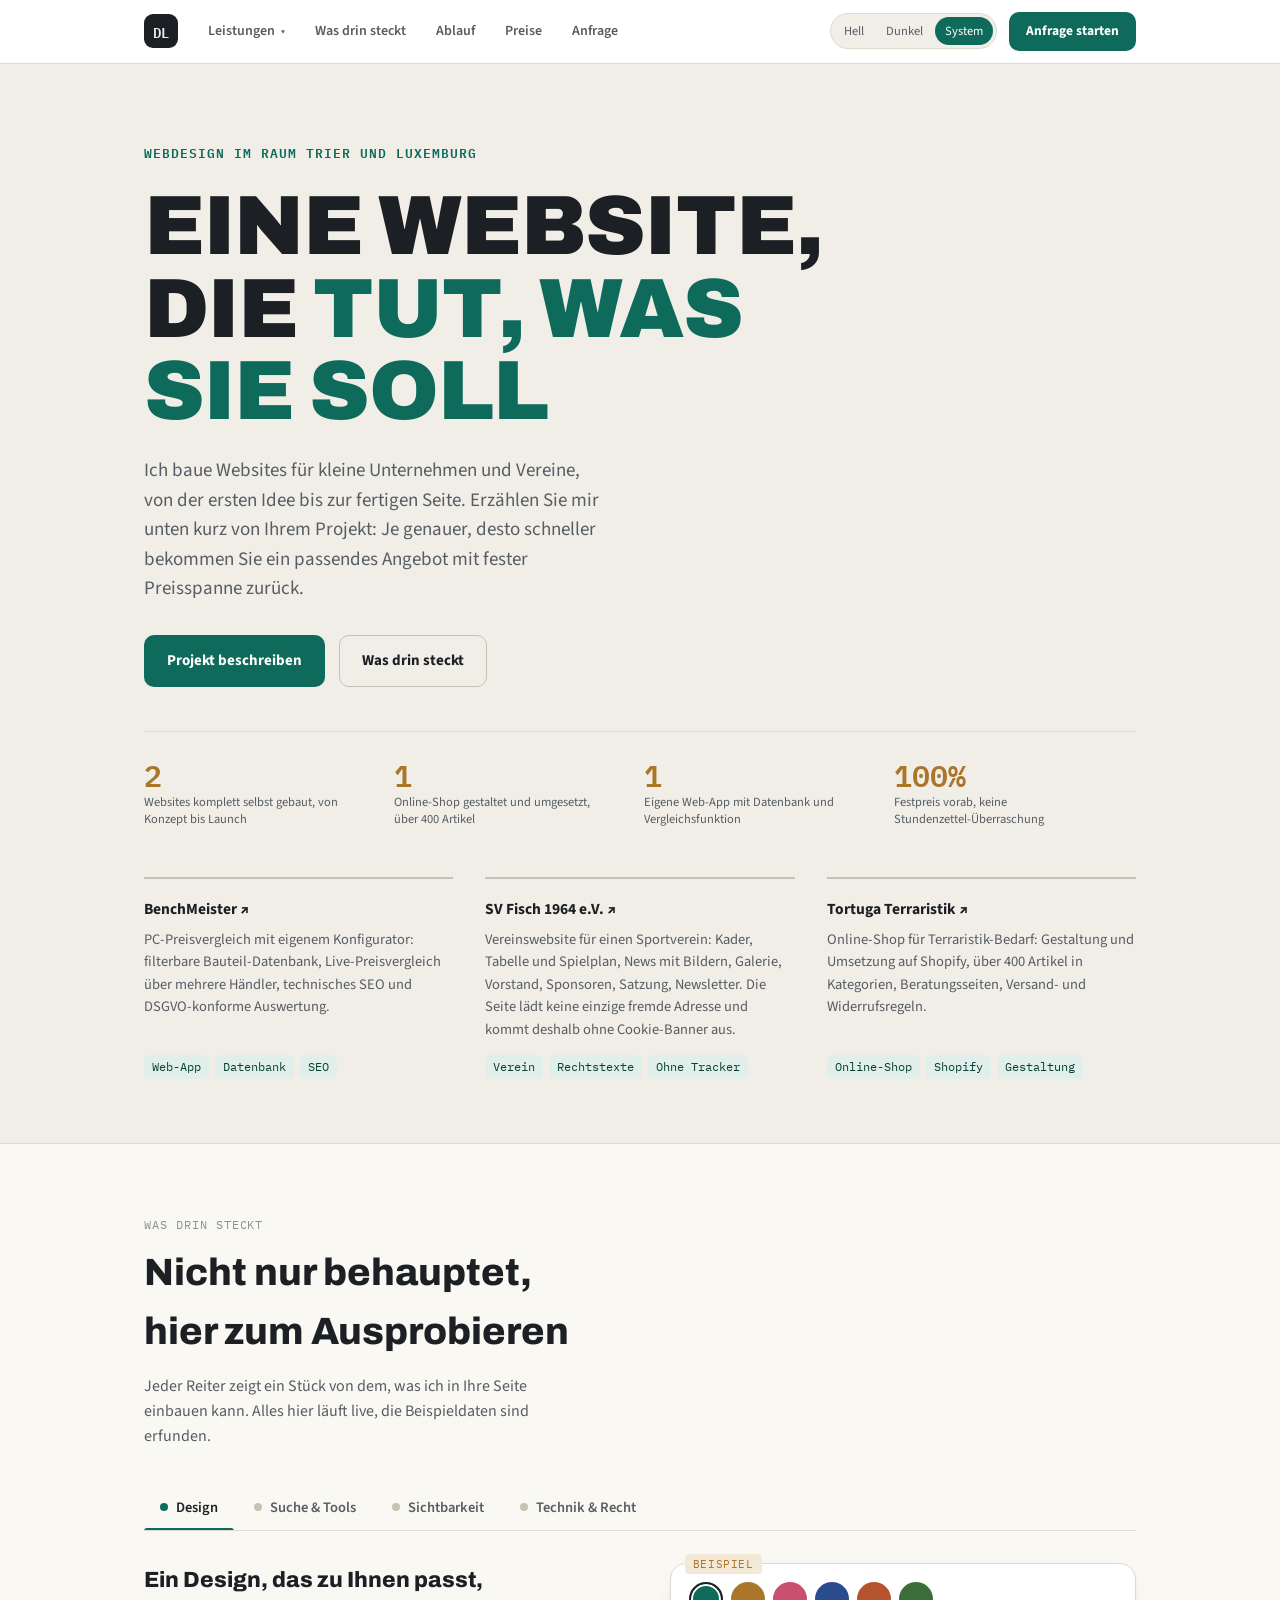
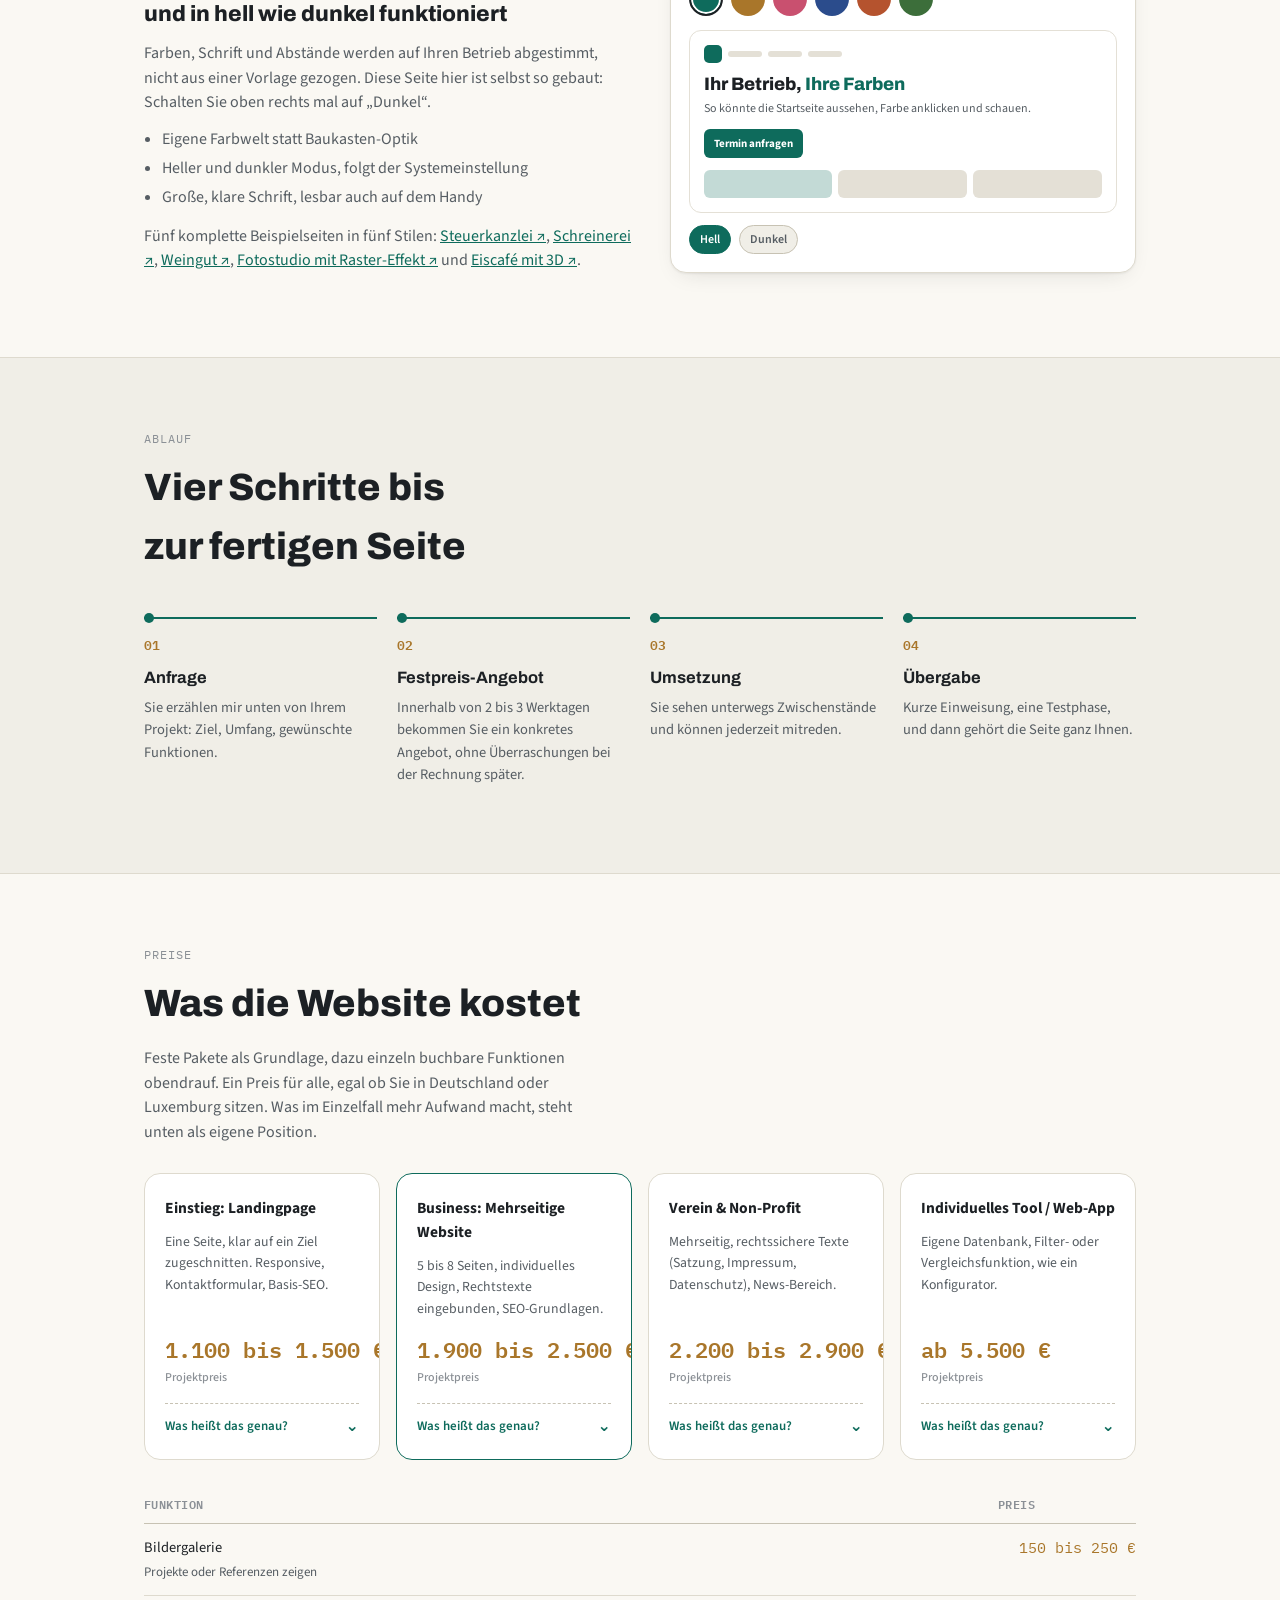
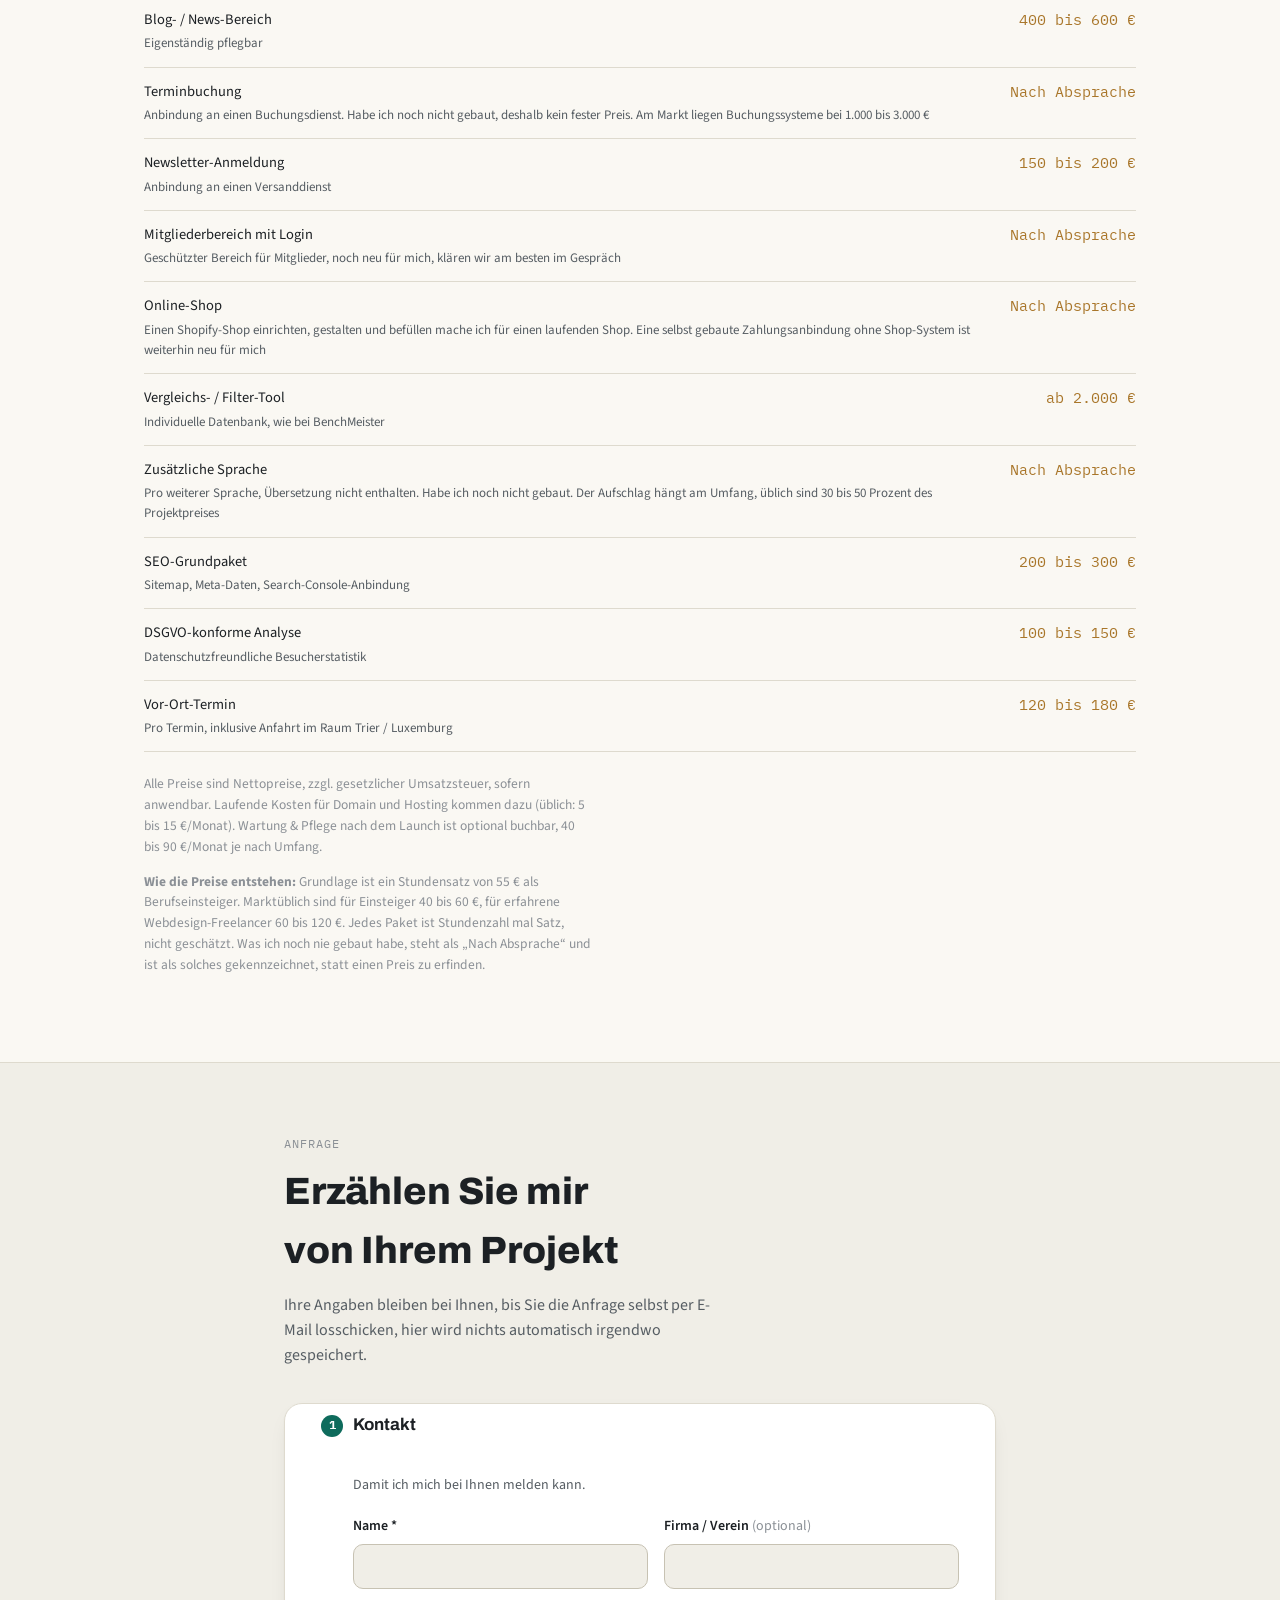
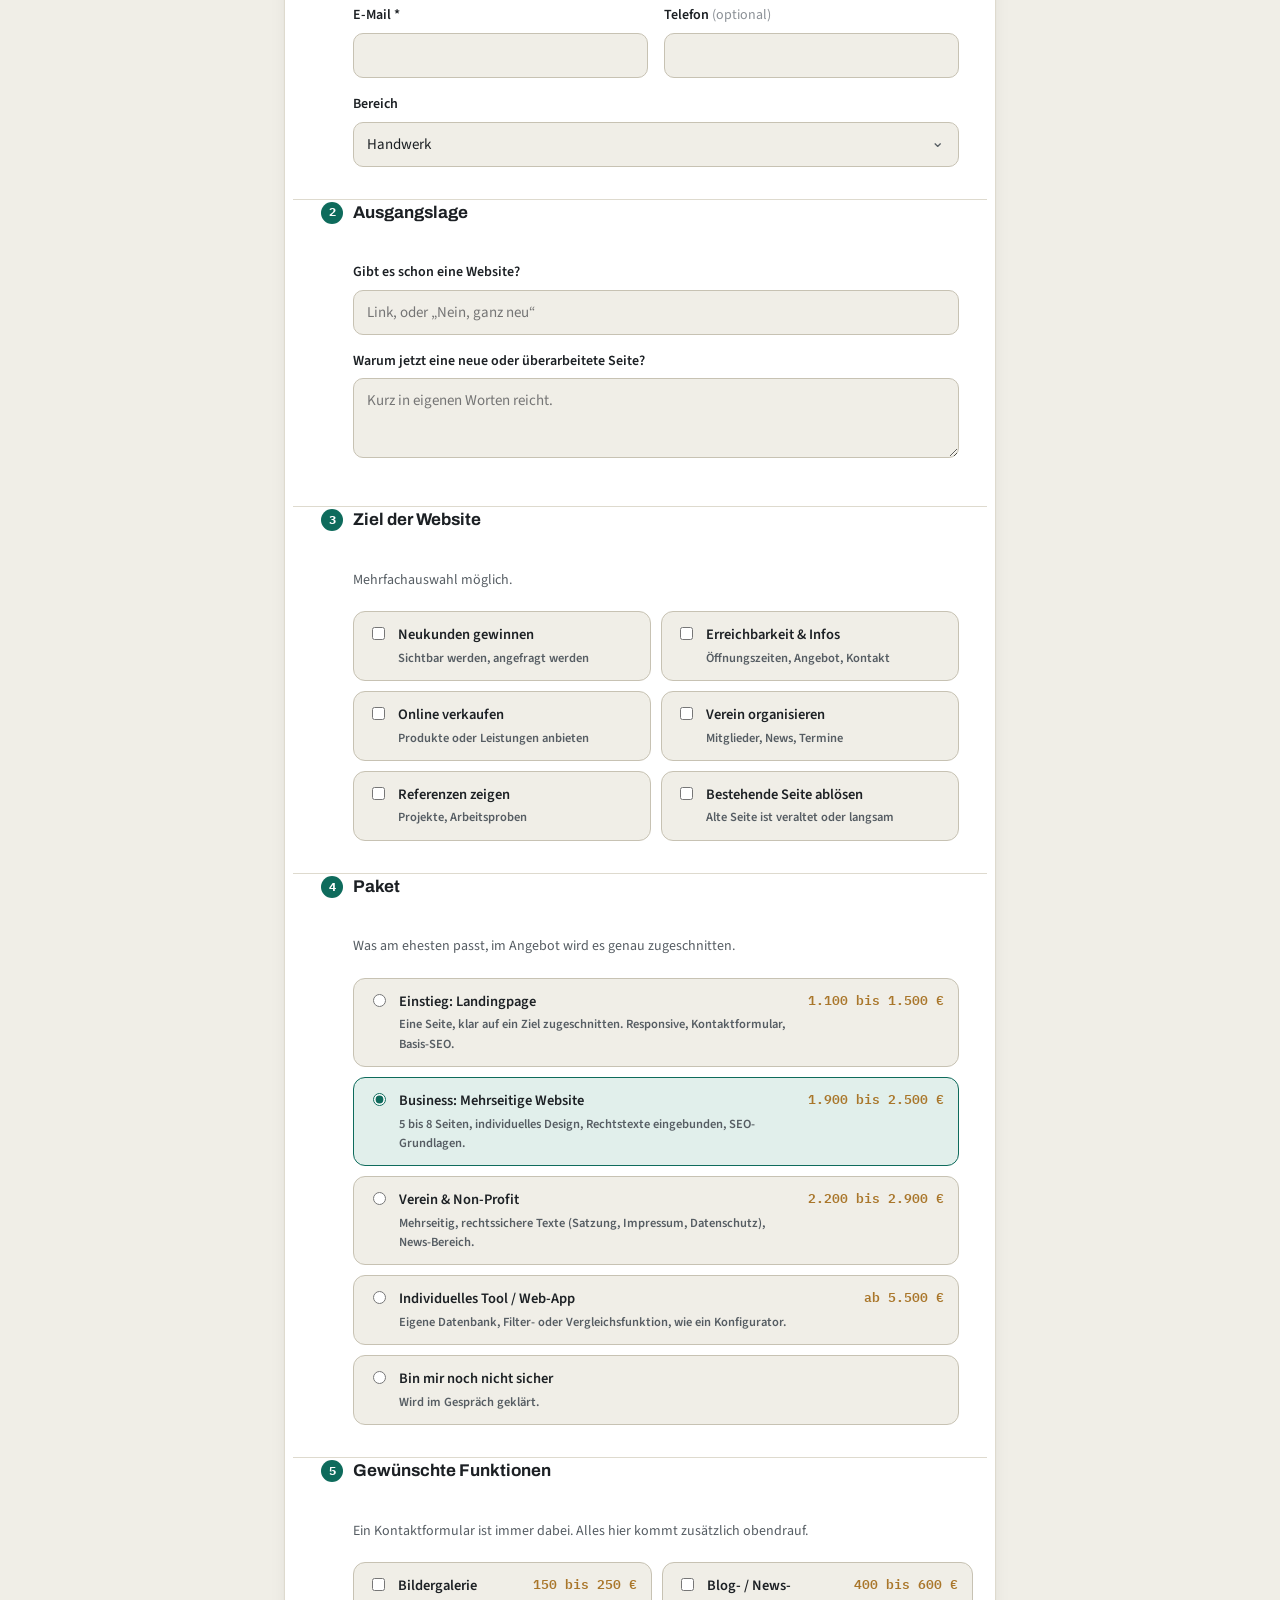
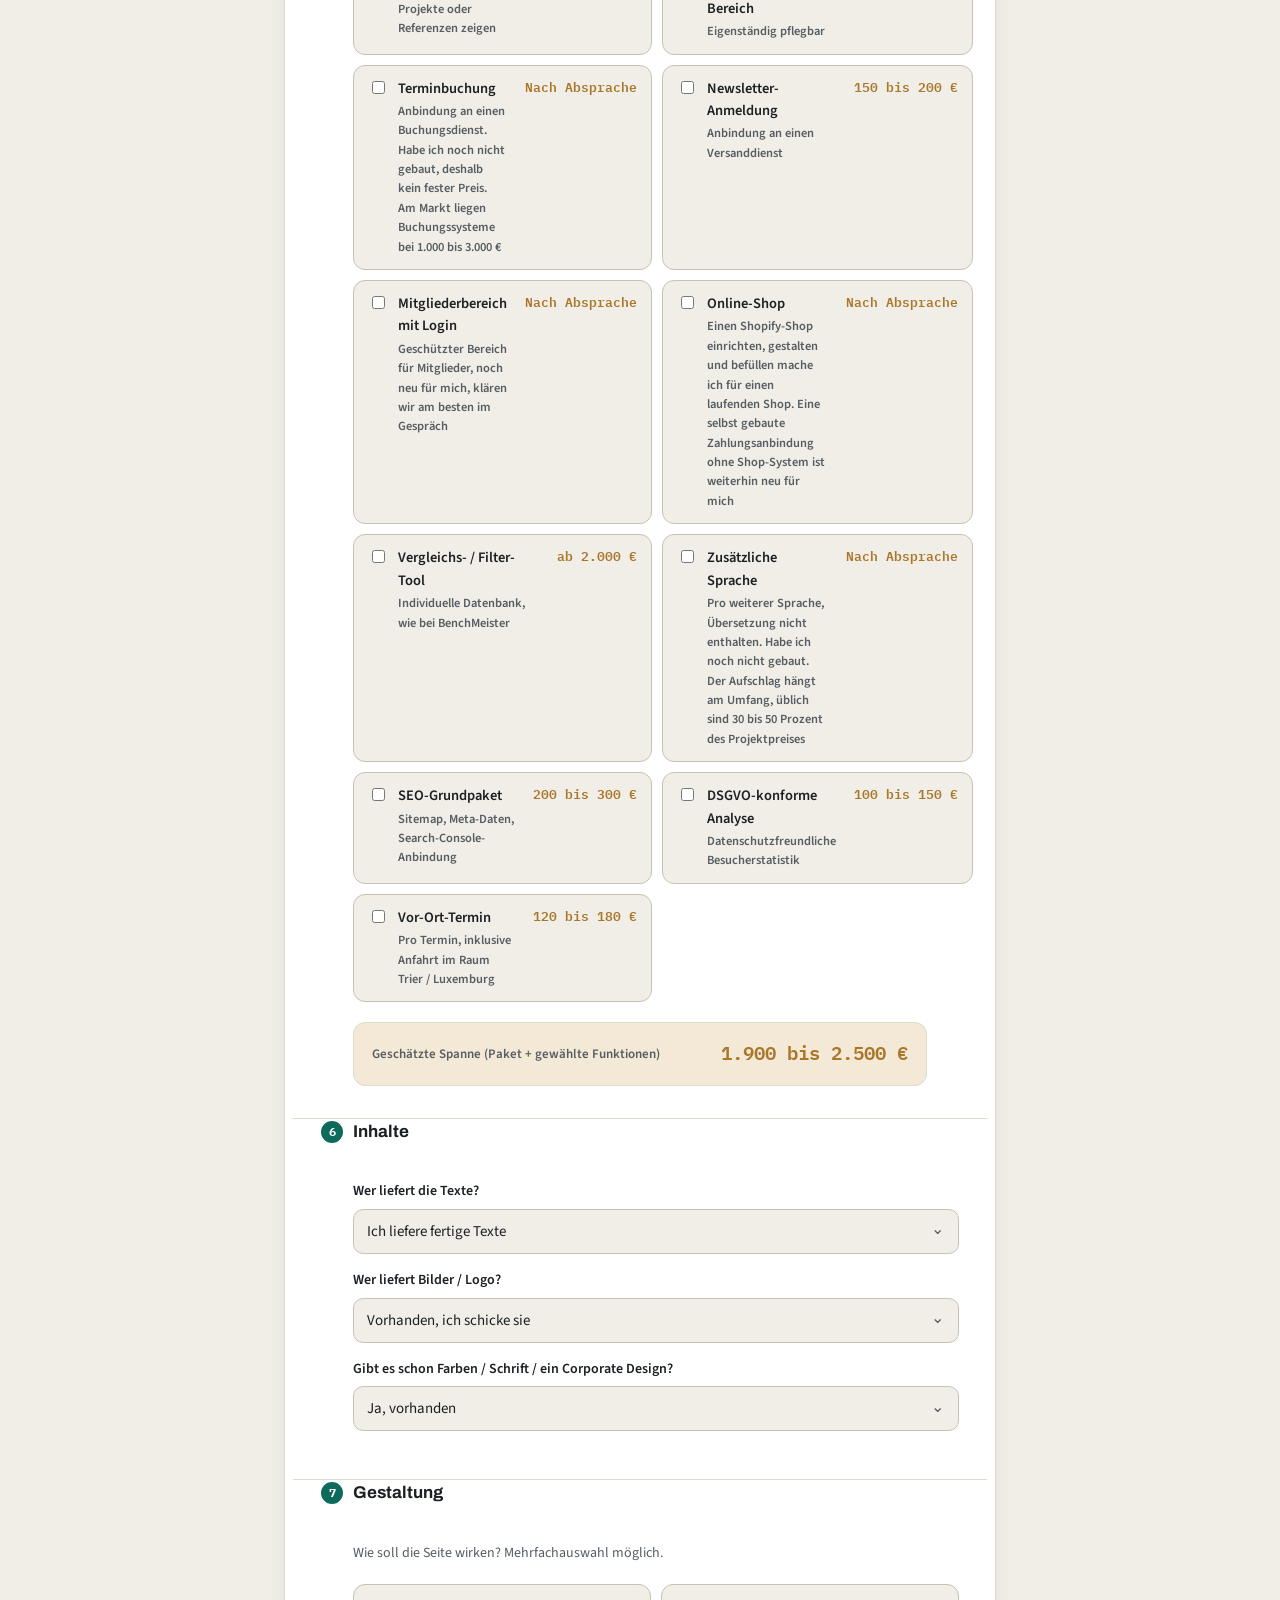
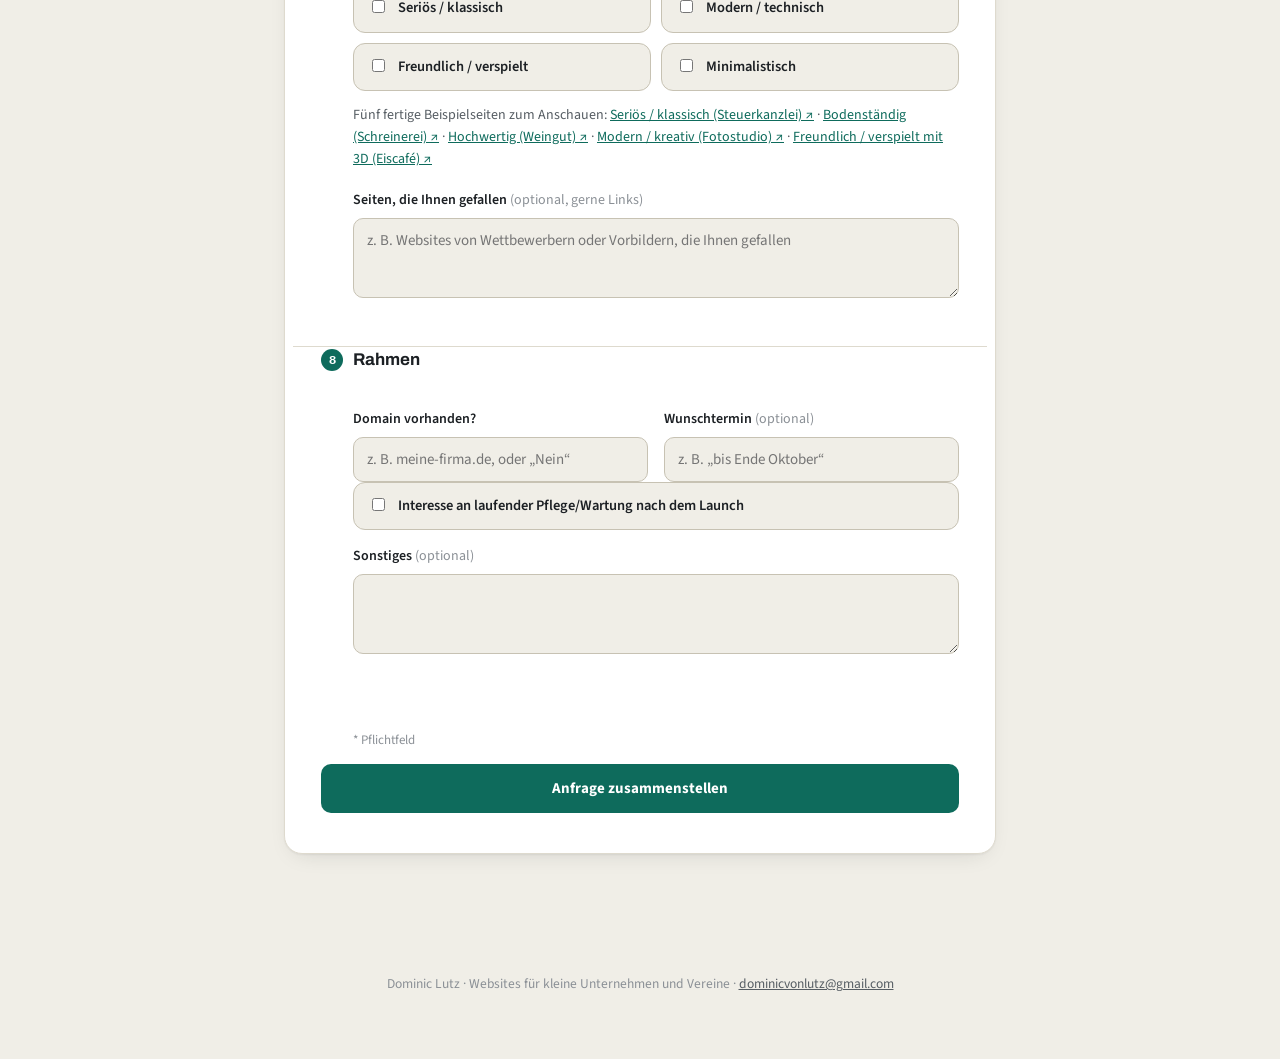
==== commit da7ea261: "Beispielseiten ins Projekt, Kundensprache, Kartenausrichtung BEISPIELSEITEN: Die zehn Links zeigten " ====
--- a/index.html
+++ b/index.html
@@ -4,13 +4,13 @@
 <meta charset="utf-8">
 <meta name="viewport" content="width=device-width,initial-scale=1">
 <title>Websites für kleine Unternehmen und Vereine, Dominic Lutz</title>
-<meta name="description" content="Websites für kleine Unternehmen und Vereine aus Trier und Umgebung. Festpreis vorab, Beispielseiten zum Ausprobieren, Briefing-Formular für ein Angebot.">
+<meta name="description" content="Websites für kleine Unternehmen und Vereine aus Trier und Umgebung. Festpreis vorab, Beispielseiten zum Ausprobieren, Anfrage-Formular für ein Angebot.">
 <meta name="author" content="Dominic Lutz">
 <!-- Vorschaubild-Angaben fuer geteilte Links -->
 <meta property="og:type" content="website">
 <meta property="og:locale" content="de_DE">
 <meta property="og:title" content="Websites für kleine Unternehmen und Vereine">
-<meta property="og:description" content="Festpreis vorab, Beispielseiten zum Ausprobieren, Briefing-Formular für ein Angebot.">
+<meta property="og:description" content="Festpreis vorab, Beispielseiten zum Ausprobieren, Anfrage-Formular für ein Angebot.">
 <!-- Vorlaeufige Adresse: noch nicht in Suchmaschinen, siehe robots.txt -->
 <meta name="robots" content="noindex,nofollow">
 <meta name="theme-color" content="#0E6B5C" media="(prefers-color-scheme: light)">
@@ -243,7 +243,7 @@
 
   .refs{display:grid; grid-template-columns:repeat(auto-fit, minmax(250px, 1fr)); gap:32px; margin-top:48px;}
   @media (max-width:640px){.refs{grid-template-columns:1fr;}}
-  .ref-card{border-top:2px solid var(--border-strong); padding:18px 0 0; position:relative;}
+  .ref-card{border-top:2px solid var(--border-strong); padding:18px 0 0; position:relative; display:flex; flex-direction:column;}
   .ref-card::before{
     content:""; position:absolute; top:-2px; left:0; height:2px; width:0; background:var(--accent);
     transition:width .35s cubic-bezier(.2,.7,.2,1);
@@ -253,7 +253,7 @@
   .ref-card .ref-name a{color:var(--ink); text-decoration:none;}
   .ref-card .ref-name a:hover{color:var(--accent);}
   .ref-card p{color:var(--ink-soft); font-size:14.5px; margin:8px 0 0;}
-  .ref-tags{display:flex; gap:6px; flex-wrap:wrap; margin-top:12px;}
+  .ref-tags{display:flex; gap:6px; flex-wrap:wrap; margin-top:auto; padding-top:14px;}
   .tag{
     font-family:"IBM Plex Mono",monospace; font-size:11.5px; background:var(--accent-tint); color:var(--accent-strong);
     padding:3px 8px; border-radius:5px;
@@ -534,7 +534,7 @@
       <a href="#koennen">Was drin steckt</a>
       <a href="#ablauf">Ablauf</a>
       <a href="#preise">Preise</a>
-      <a href="#briefing">Briefing</a>
+      <a href="#briefing">Anfrage</a>
     </div>
     <div class="nav-right">
       <div class="theme-toggle" role="group" aria-label="Darstellung">
@@ -542,7 +542,7 @@
         <button type="button" data-theme-choice="dark" aria-pressed="false">Dunkel</button>
         <button type="button" data-theme-choice="system" aria-pressed="true">System</button>
       </div>
-      <a href="#briefing" class="btn btn-primary btn-sm">Briefing starten</a>
+      <a href="#briefing" class="btn btn-primary btn-sm">Anfrage starten</a>
     </div>
     <div class="mega" id="mega" role="menu" aria-label="Leistungen"></div>
   </div>
@@ -550,11 +550,11 @@
 
 <header class="hero" id="top">
   <div class="wrap">
-    <span class="eyebrow">Website-Briefing &amp; Preisrahmen</span>
+    <span class="eyebrow">Webdesign im Raum Trier und Luxemburg</span>
     <h1 class="title">Eine Website, die <span class="accent-text">tut, was sie soll</span></h1>
     <p class="lede">Ich baue Websites für kleine Unternehmen und Vereine, von der ersten Idee bis zur fertigen Seite. Erzählen Sie mir unten kurz von Ihrem Projekt: Je genauer, desto schneller bekommen Sie ein passendes Angebot mit fester Preisspanne zurück.</p>
     <div class="hero-cta">
-      <a href="#briefing" class="btn btn-primary">Briefing ausfüllen</a>
+      <a href="#briefing" class="btn btn-primary">Projekt beschreiben</a>
       <a href="#koennen" class="btn btn-ghost">Was drin steckt</a>
     </div>
 
@@ -608,7 +608,7 @@
           <li>Heller und dunkler Modus, folgt der Systemeinstellung</li>
           <li>Große, klare Schrift, lesbar auch auf dem Handy</li>
         </ul>
-        <p style="margin-top:14px;">Fünf komplette Beispielseiten in fünf Stilen: <a href="https://claude.ai/code/artifact/6bfcb8f8-1825-477b-a1cc-0a7afe13a37d" target="_blank" rel="noopener">Steuerkanzlei ↗</a>, <a href="https://claude.ai/code/artifact/ba419faa-e31e-4fb6-89be-1d122a6333ef" target="_blank" rel="noopener">Schreinerei ↗</a>, <a href="https://claude.ai/code/artifact/5157635b-feb1-44ea-8aff-8bd07f372ce1" target="_blank" rel="noopener">Weingut ↗</a>, <a href="https://claude.ai/code/artifact/0c920d04-f96c-4406-b453-15c5c06f89e0" target="_blank" rel="noopener">Fotostudio mit Raster-Effekt ↗</a> und <a href="https://claude.ai/code/artifact/776eefee-ffae-4b74-b1ac-52b5865c511a" target="_blank" rel="noopener">Eiscafé mit 3D ↗</a>.</p>
+        <p style="margin-top:14px;">Fünf komplette Beispielseiten in fünf Stilen: <a href="/beispiele/steuerkanzlei/" target="_blank" rel="noopener">Steuerkanzlei ↗</a>, <a href="/beispiele/schreinerei/" target="_blank" rel="noopener">Schreinerei ↗</a>, <a href="/beispiele/weingut/" target="_blank" rel="noopener">Weingut ↗</a>, <a href="/beispiele/fotostudio/" target="_blank" rel="noopener">Fotostudio mit Raster-Effekt ↗</a> und <a href="/beispiele/eiscafe/" target="_blank" rel="noopener">Eiscafé mit 3D ↗</a>.</p>
       </div>
       <div class="demo">
         <span class="demo-label">Beispiel</span>
@@ -711,7 +711,7 @@
     <span class="kicker">Ablauf</span>
     <h2 class="h2">Vier Schritte bis zur fertigen Seite</h2>
     <div class="process">
-      <div class="step"><span class="step-num">01</span><h3>Briefing</h3><p>Sie erzählen mir unten von Ihrem Projekt: Ziel, Umfang, gewünschte Funktionen.</p></div>
+      <div class="step"><span class="step-num">01</span><h3>Anfrage</h3><p>Sie erzählen mir unten von Ihrem Projekt: Ziel, Umfang, gewünschte Funktionen.</p></div>
       <div class="step"><span class="step-num">02</span><h3>Festpreis-Angebot</h3><p>Innerhalb von 2 bis 3 Werktagen bekommen Sie ein konkretes Angebot, ohne Überraschungen bei der Rechnung später.</p></div>
       <div class="step"><span class="step-num">03</span><h3>Umsetzung</h3><p>Sie sehen unterwegs Zwischenstände und können jederzeit mitreden.</p></div>
       <div class="step"><span class="step-num">04</span><h3>Übergabe</h3><p>Kurze Einweisung, eine Testphase, und dann gehört die Seite ganz Ihnen.</p></div>
@@ -741,9 +741,9 @@
 
 <section id="briefing">
   <div class="wrap-narrow">
-    <span class="kicker">Briefing</span>
+    <span class="kicker">Anfrage</span>
     <h2 class="h2">Erzählen Sie mir von Ihrem Projekt</h2>
-    <p class="h2-sub">Ihre Angaben bleiben bei Ihnen, bis Sie das Briefing selbst per E-Mail losschicken, hier wird nichts automatisch irgendwo gespeichert.</p>
+    <p class="h2-sub">Ihre Angaben bleiben bei Ihnen, bis Sie die Anfrage selbst per E-Mail losschicken, hier wird nichts automatisch irgendwo gespeichert.</p>
 
     <form id="briefForm" class="form-shell" novalidate>
 
@@ -832,7 +832,7 @@
         <legend><span class="legend-num">7</span>Gestaltung</legend>
         <p class="fs-help">Wie soll die Seite wirken? Mehrfachauswahl möglich.</p>
         <div class="choice-grid" id="styleGrid"></div>
-        <p class="fs-help" style="margin-top:14px;">Fünf fertige Beispielseiten zum Anschauen: <a href="https://claude.ai/code/artifact/6bfcb8f8-1825-477b-a1cc-0a7afe13a37d" target="_blank" rel="noopener">Seriös / klassisch (Steuerkanzlei) ↗</a> · <a href="https://claude.ai/code/artifact/ba419faa-e31e-4fb6-89be-1d122a6333ef" target="_blank" rel="noopener">Bodenständig (Schreinerei) ↗</a> · <a href="https://claude.ai/code/artifact/5157635b-feb1-44ea-8aff-8bd07f372ce1" target="_blank" rel="noopener">Hochwertig (Weingut) ↗</a> · <a href="https://claude.ai/code/artifact/0c920d04-f96c-4406-b453-15c5c06f89e0" target="_blank" rel="noopener">Modern / kreativ (Fotostudio) ↗</a> · <a href="https://claude.ai/code/artifact/776eefee-ffae-4b74-b1ac-52b5865c511a" target="_blank" rel="noopener">Freundlich / verspielt mit 3D (Eiscafé) ↗</a></p>
+        <p class="fs-help" style="margin-top:14px;">Fünf fertige Beispielseiten zum Anschauen: <a href="/beispiele/steuerkanzlei/" target="_blank" rel="noopener">Seriös / klassisch (Steuerkanzlei) ↗</a> · <a href="/beispiele/schreinerei/" target="_blank" rel="noopener">Bodenständig (Schreinerei) ↗</a> · <a href="/beispiele/weingut/" target="_blank" rel="noopener">Hochwertig (Weingut) ↗</a> · <a href="/beispiele/fotostudio/" target="_blank" rel="noopener">Modern / kreativ (Fotostudio) ↗</a> · <a href="/beispiele/eiscafe/" target="_blank" rel="noopener">Freundlich / verspielt mit 3D (Eiscafé) ↗</a></p>
         <div class="field" style="margin-top:16px;">
           <label for="f-refs">Seiten, die Ihnen gefallen <span class="opt">(optional, gerne Links)</span></label>
           <textarea id="f-refs" name="refs" placeholder="z. B. Websites von Wettbewerbern oder Vorbildern, die Ihnen gefallen"></textarea>
@@ -860,12 +860,12 @@
       <div class="submit-row">
         <span class="req-note">* Pflichtfeld</span>
         <span class="error-msg" id="formError">Bitte Name und E-Mail-Adresse ausfüllen.</span>
-        <button type="submit" class="btn btn-primary">Briefing zusammenstellen</button>
+        <button type="submit" class="btn btn-primary">Anfrage zusammenstellen</button>
       </div>
 
       <div class="review" id="reviewPanel">
         <div class="review-box">
-          <h3>Ihr Briefing, zum Absenden bereit</h3>
+          <h3>Ihre Anfrage, zum Absenden bereit</h3>
           <pre id="reviewText"></pre>
           <div class="review-actions">
             <a href="#" id="mailtoBtn" class="btn btn-primary">Per E-Mail senden</a>
@@ -1265,7 +1265,7 @@
     var addonList = checkedTitles('addons', ADDONS.map(function(a){return {id:a.id,title:a.name};}));
 
     var lines = [
-      'WEBSITE-BRIEFING', '',
+      'ANFRAGE WEBSITE', '',
       'KONTAKT',
       'Name: ' + name,
       'Firma/Verein: ' + (val('f-org') || 'keine Angabe'),
@@ -1299,7 +1299,7 @@
     document.getElementById('reviewText').textContent = text;
     document.getElementById('reviewPanel').classList.add('show');
 
-    var subject = 'Website-Briefing: ' + (val('f-org') || name);
+    var subject = 'Anfrage Website: ' + (val('f-org') || name);
     var mailto = 'mailto:' + encodeURIComponent(CONTACT_EMAIL) +
       '?subject=' + encodeURIComponent(subject) +
       '&body=' + encodeURIComponent(text.replace(/\n/g,'\r\n'));
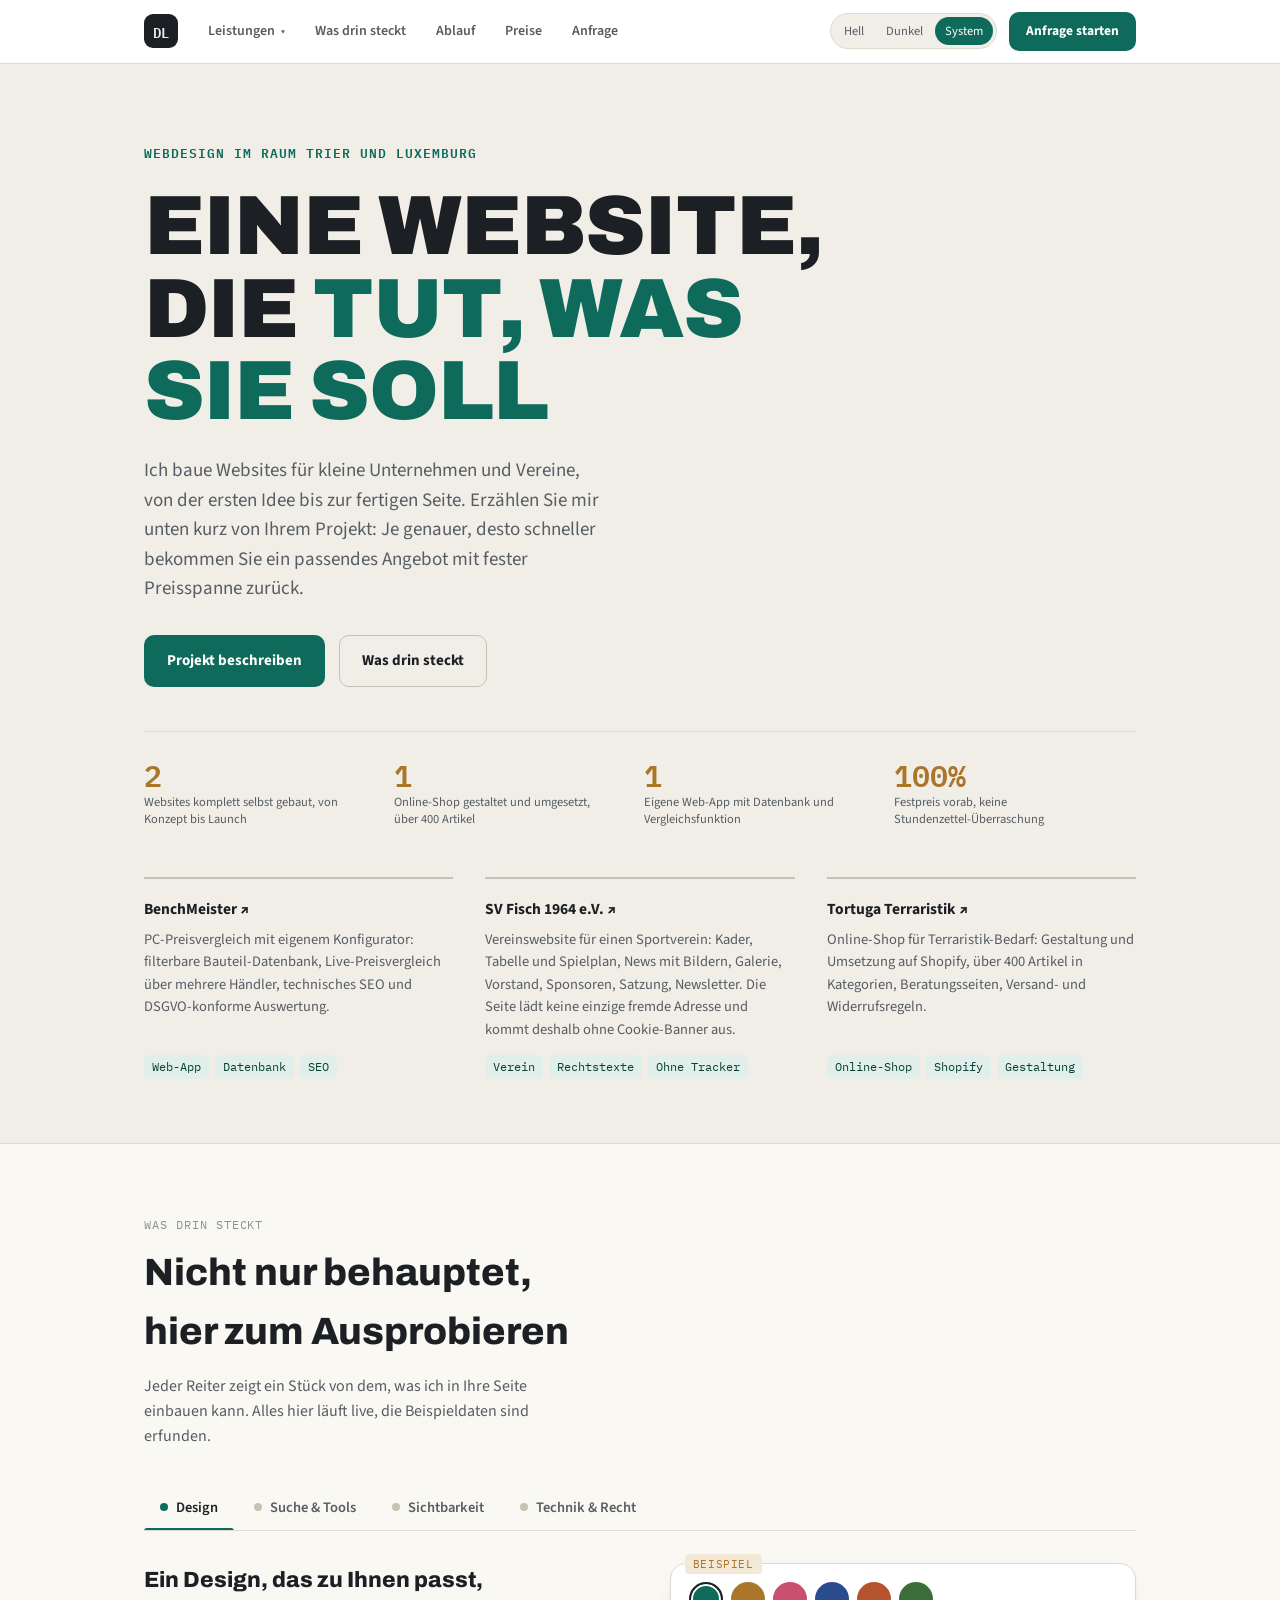
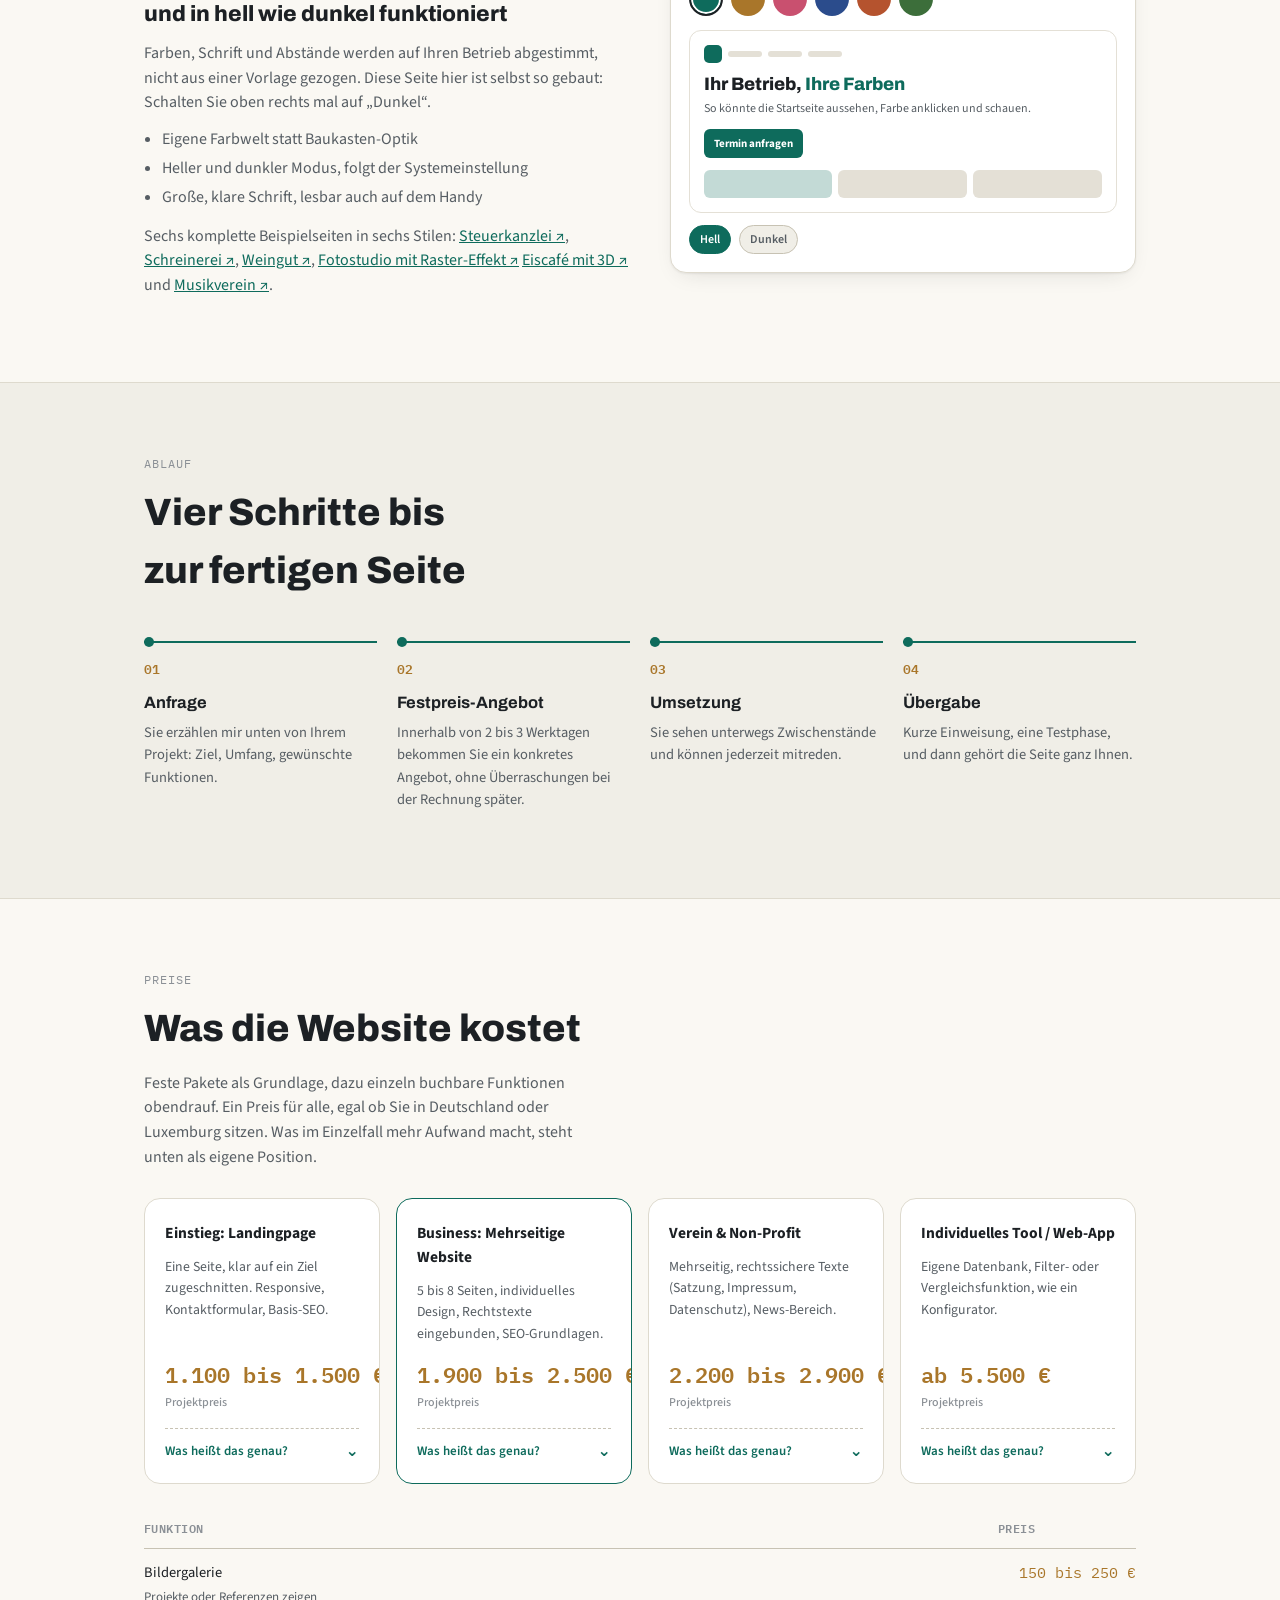
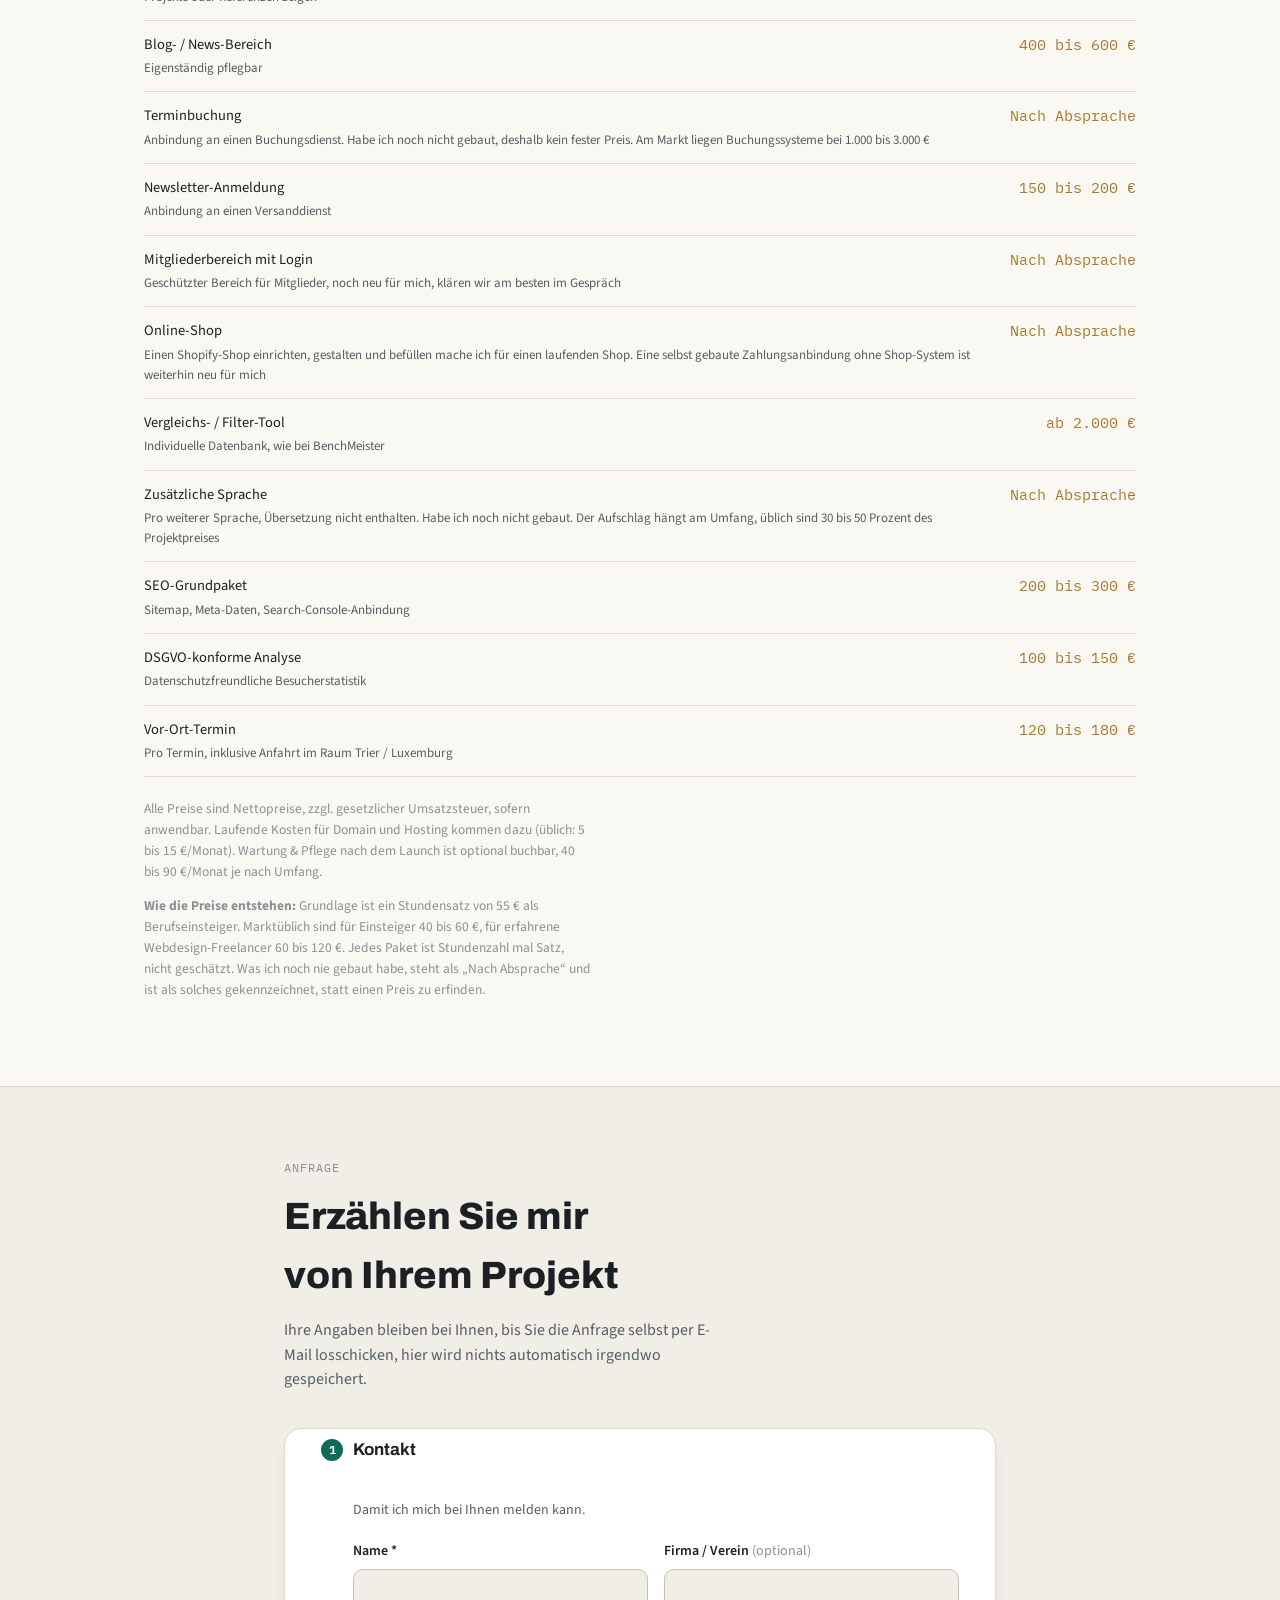
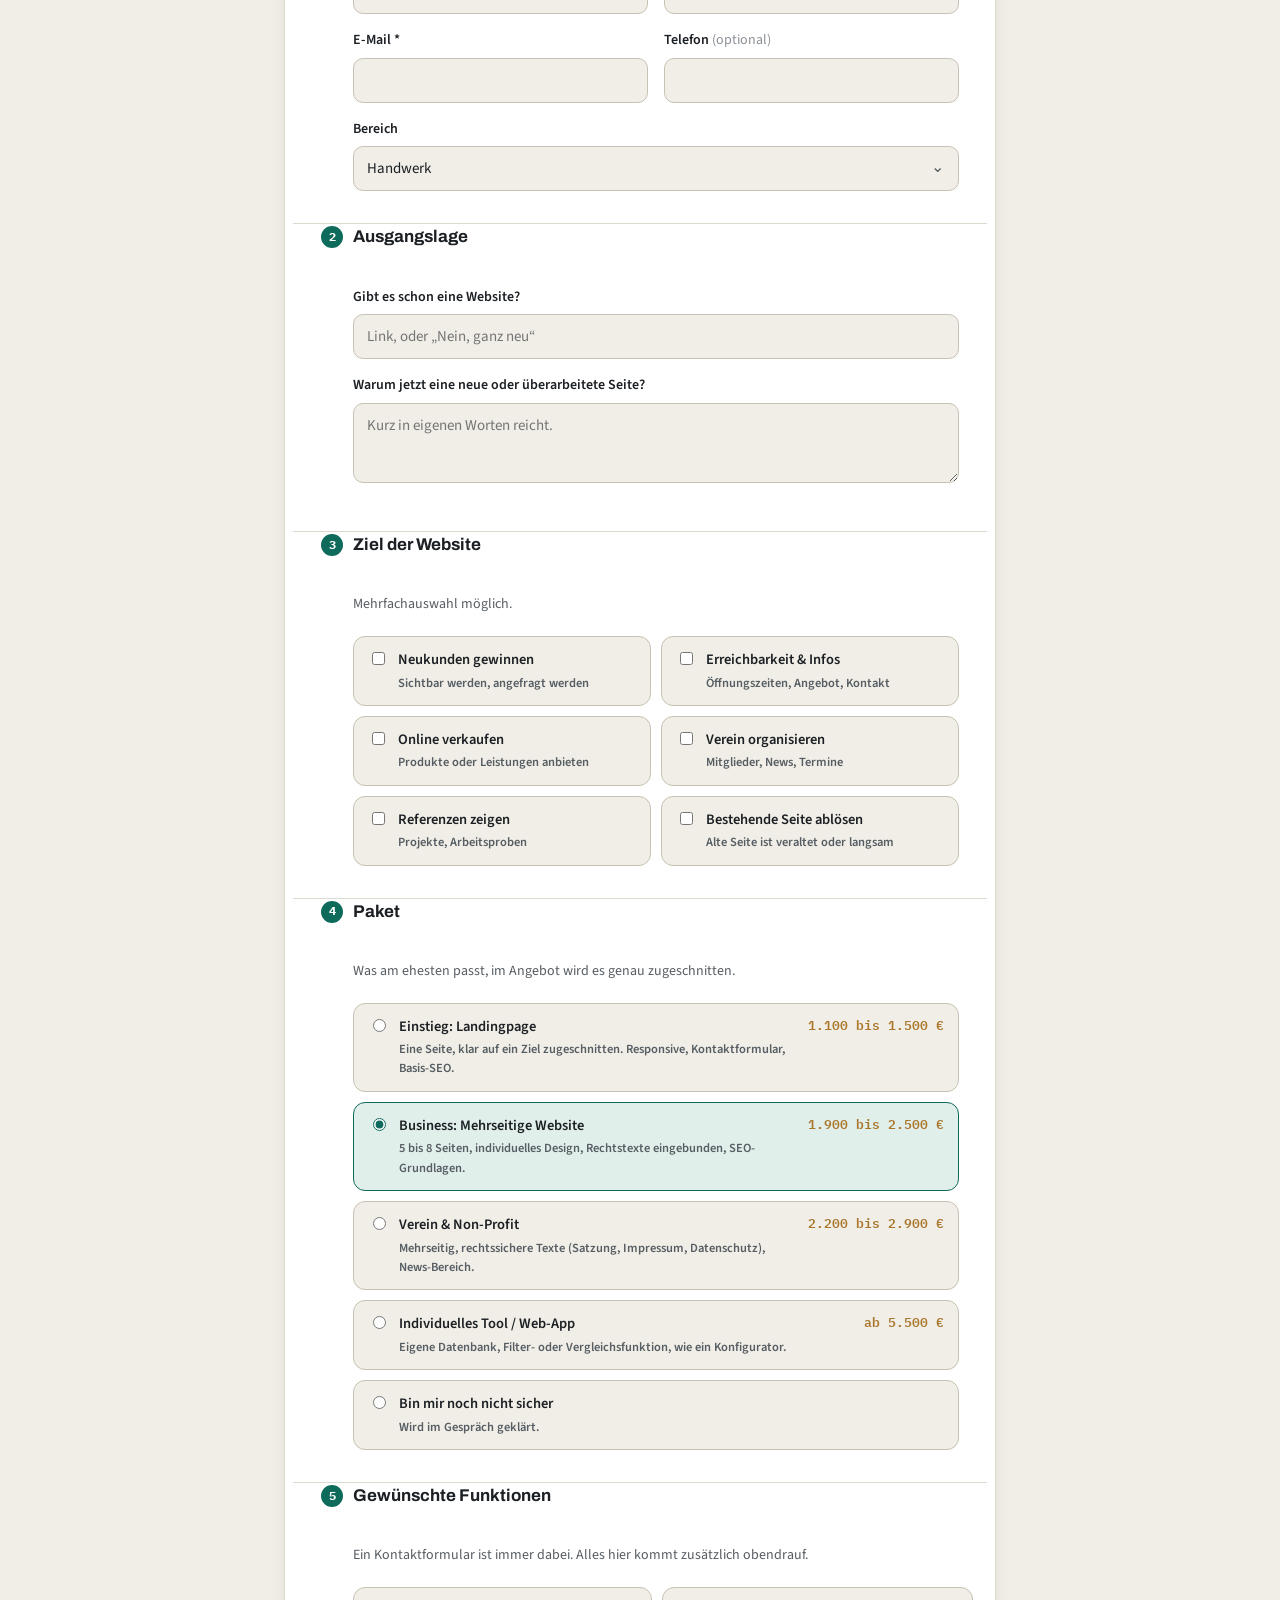
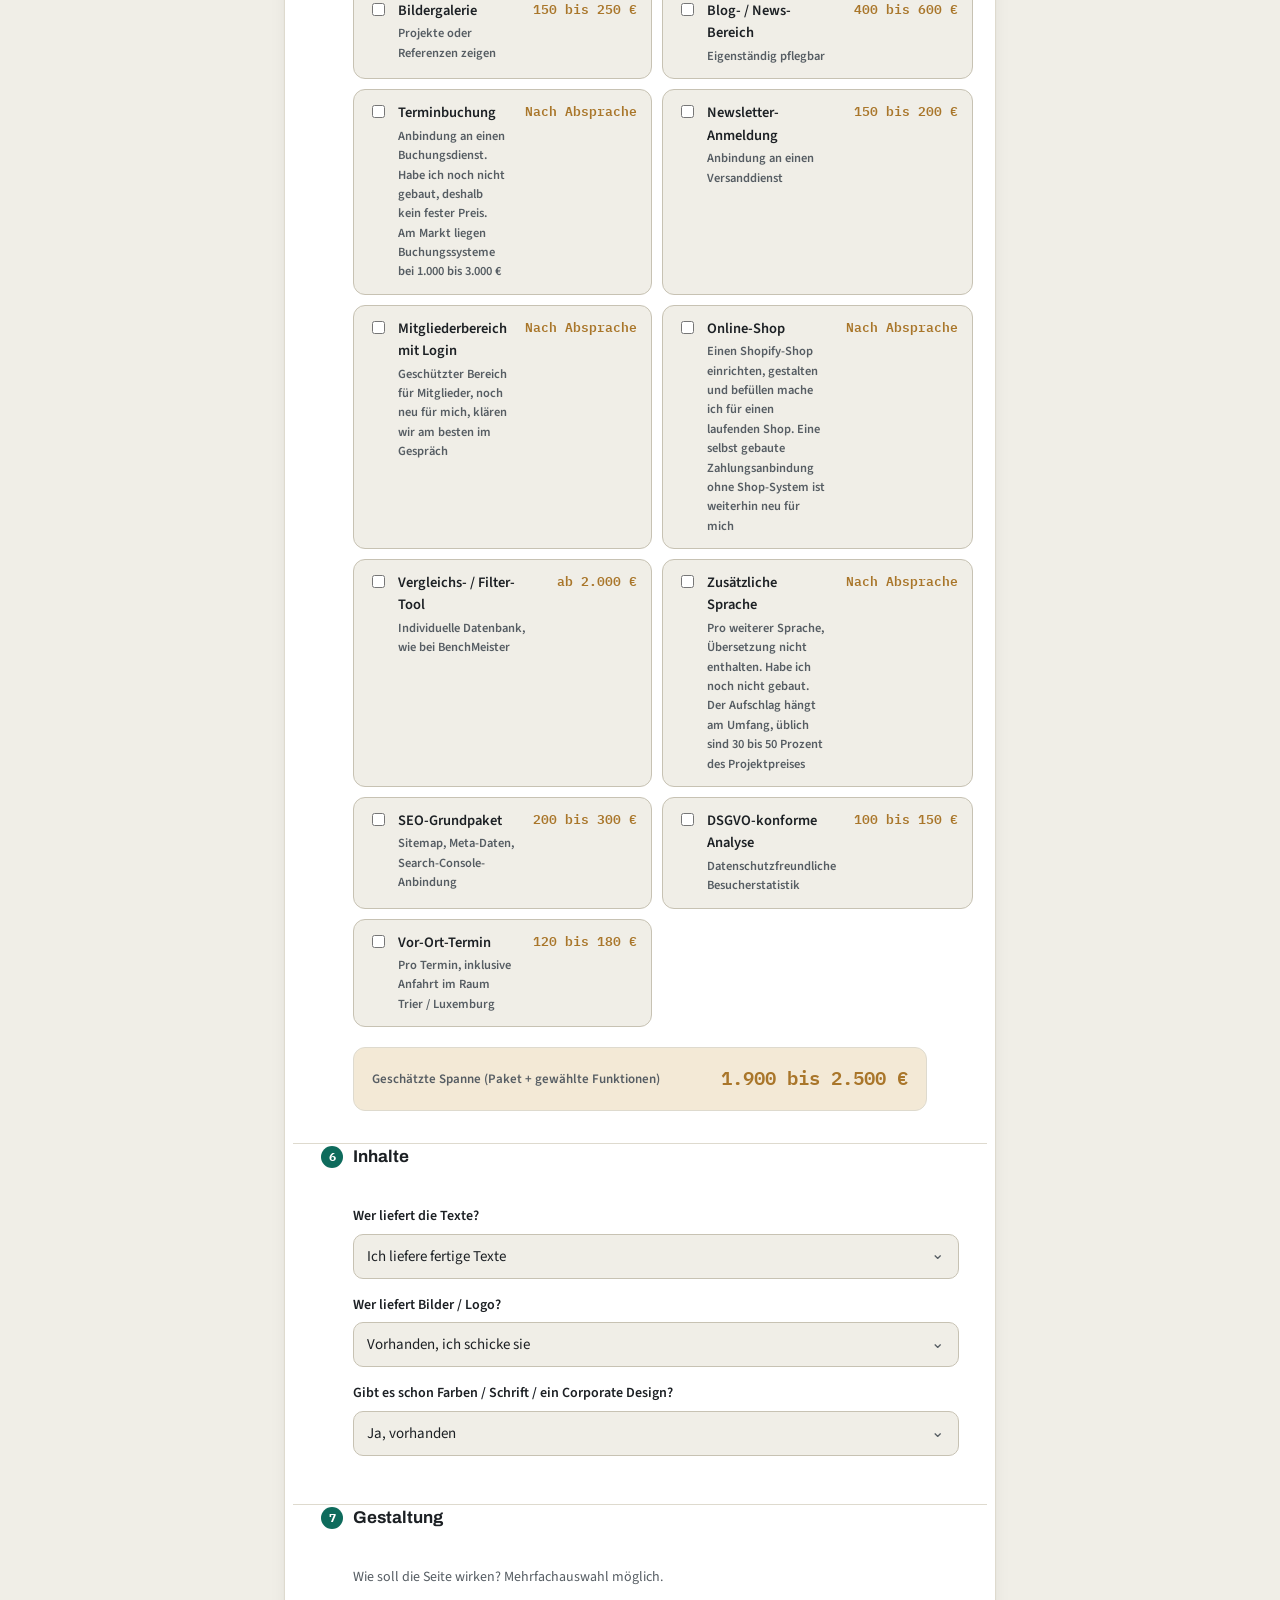
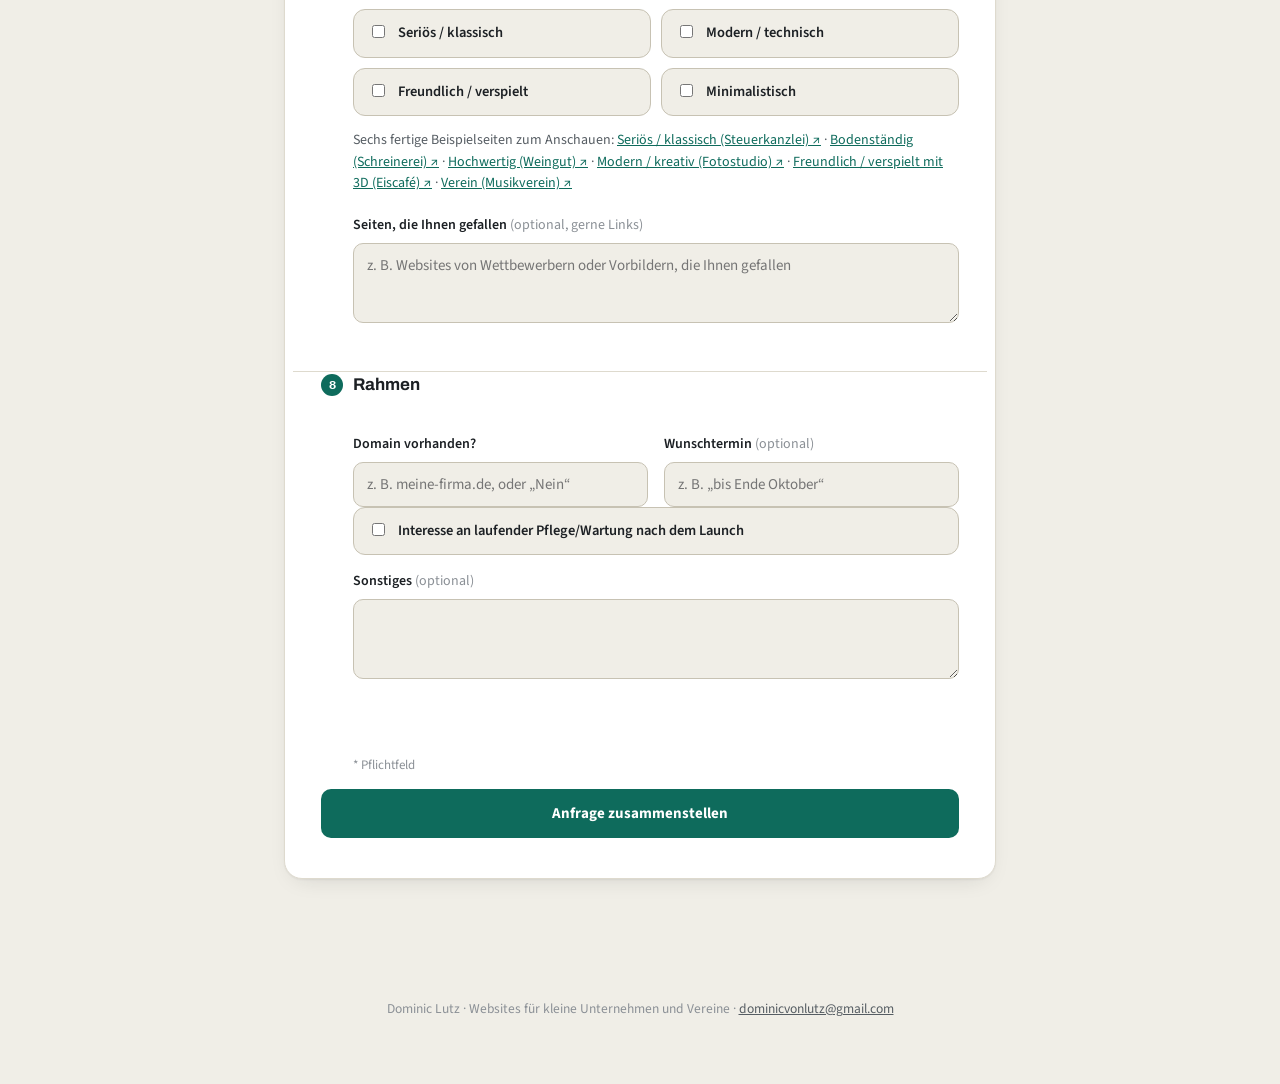
==== commit afb110dd: "Musikverein als sechste Beispielseite Schliesst die Luecke: das Vereinspaket kostet 2.200 bis 2.900 " ====
--- a/index.html
+++ b/index.html
@@ -608,7 +608,7 @@
           <li>Heller und dunkler Modus, folgt der Systemeinstellung</li>
           <li>Große, klare Schrift, lesbar auch auf dem Handy</li>
         </ul>
-        <p style="margin-top:14px;">Fünf komplette Beispielseiten in fünf Stilen: <a href="/beispiele/steuerkanzlei/" target="_blank" rel="noopener">Steuerkanzlei ↗</a>, <a href="/beispiele/schreinerei/" target="_blank" rel="noopener">Schreinerei ↗</a>, <a href="/beispiele/weingut/" target="_blank" rel="noopener">Weingut ↗</a>, <a href="/beispiele/fotostudio/" target="_blank" rel="noopener">Fotostudio mit Raster-Effekt ↗</a> und <a href="/beispiele/eiscafe/" target="_blank" rel="noopener">Eiscafé mit 3D ↗</a>.</p>
+        <p style="margin-top:14px;">Sechs komplette Beispielseiten in sechs Stilen: <a href="/beispiele/steuerkanzlei/" target="_blank" rel="noopener">Steuerkanzlei ↗</a>, <a href="/beispiele/schreinerei/" target="_blank" rel="noopener">Schreinerei ↗</a>, <a href="/beispiele/weingut/" target="_blank" rel="noopener">Weingut ↗</a>, <a href="/beispiele/fotostudio/" target="_blank" rel="noopener">Fotostudio mit Raster-Effekt ↗</a> <a href="/beispiele/eiscafe/" target="_blank" rel="noopener">Eiscafé mit 3D ↗</a> und <a href="/beispiele/musikverein/" target="_blank" rel="noopener">Musikverein ↗</a>.</p>
       </div>
       <div class="demo">
         <span class="demo-label">Beispiel</span>
@@ -832,7 +832,7 @@
         <legend><span class="legend-num">7</span>Gestaltung</legend>
         <p class="fs-help">Wie soll die Seite wirken? Mehrfachauswahl möglich.</p>
         <div class="choice-grid" id="styleGrid"></div>
-        <p class="fs-help" style="margin-top:14px;">Fünf fertige Beispielseiten zum Anschauen: <a href="/beispiele/steuerkanzlei/" target="_blank" rel="noopener">Seriös / klassisch (Steuerkanzlei) ↗</a> · <a href="/beispiele/schreinerei/" target="_blank" rel="noopener">Bodenständig (Schreinerei) ↗</a> · <a href="/beispiele/weingut/" target="_blank" rel="noopener">Hochwertig (Weingut) ↗</a> · <a href="/beispiele/fotostudio/" target="_blank" rel="noopener">Modern / kreativ (Fotostudio) ↗</a> · <a href="/beispiele/eiscafe/" target="_blank" rel="noopener">Freundlich / verspielt mit 3D (Eiscafé) ↗</a></p>
+        <p class="fs-help" style="margin-top:14px;">Sechs fertige Beispielseiten zum Anschauen: <a href="/beispiele/steuerkanzlei/" target="_blank" rel="noopener">Seriös / klassisch (Steuerkanzlei) ↗</a> · <a href="/beispiele/schreinerei/" target="_blank" rel="noopener">Bodenständig (Schreinerei) ↗</a> · <a href="/beispiele/weingut/" target="_blank" rel="noopener">Hochwertig (Weingut) ↗</a> · <a href="/beispiele/fotostudio/" target="_blank" rel="noopener">Modern / kreativ (Fotostudio) ↗</a> · <a href="/beispiele/eiscafe/" target="_blank" rel="noopener">Freundlich / verspielt mit 3D (Eiscafé) ↗</a> · <a href="/beispiele/musikverein/" target="_blank" rel="noopener">Verein (Musikverein) ↗</a></p>
         <div class="field" style="margin-top:16px;">
           <label for="f-refs">Seiten, die Ihnen gefallen <span class="opt">(optional, gerne Links)</span></label>
           <textarea id="f-refs" name="refs" placeholder="z. B. Websites von Wettbewerbern oder Vorbildern, die Ihnen gefallen"></textarea>
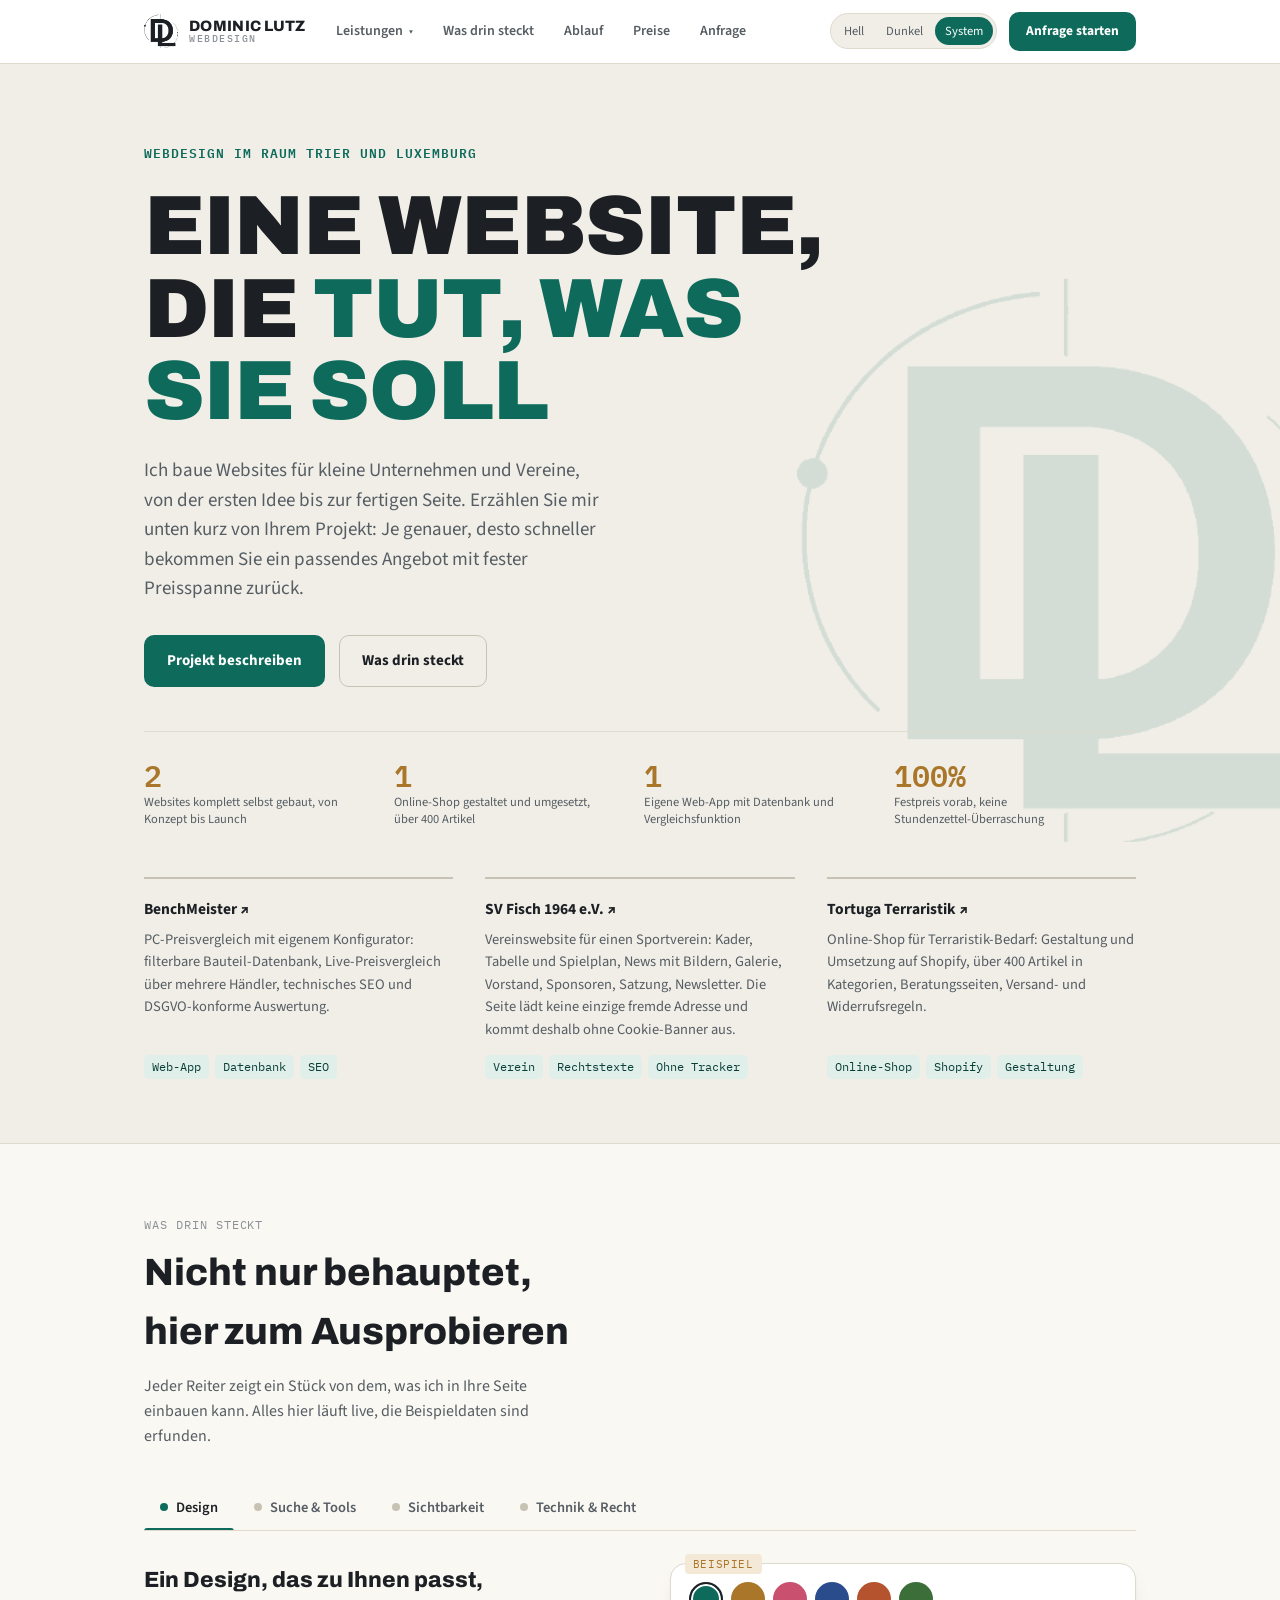
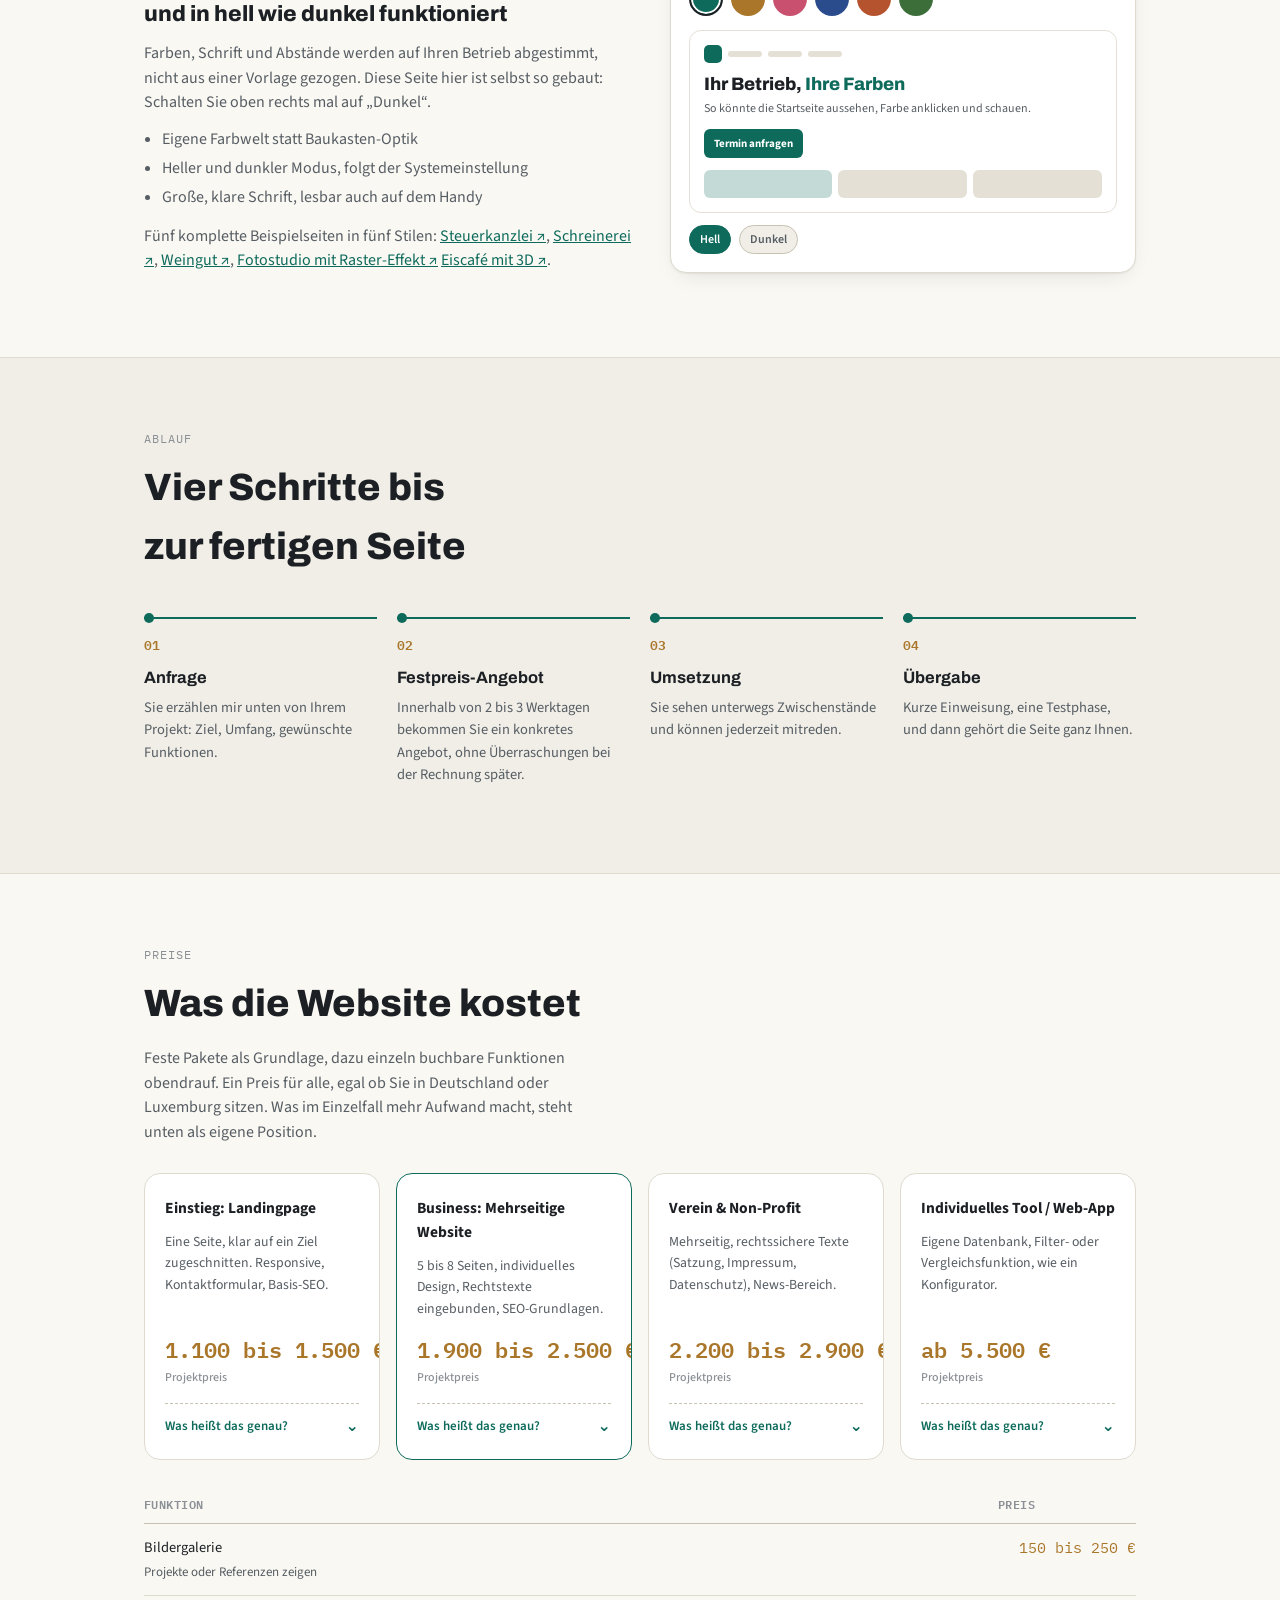
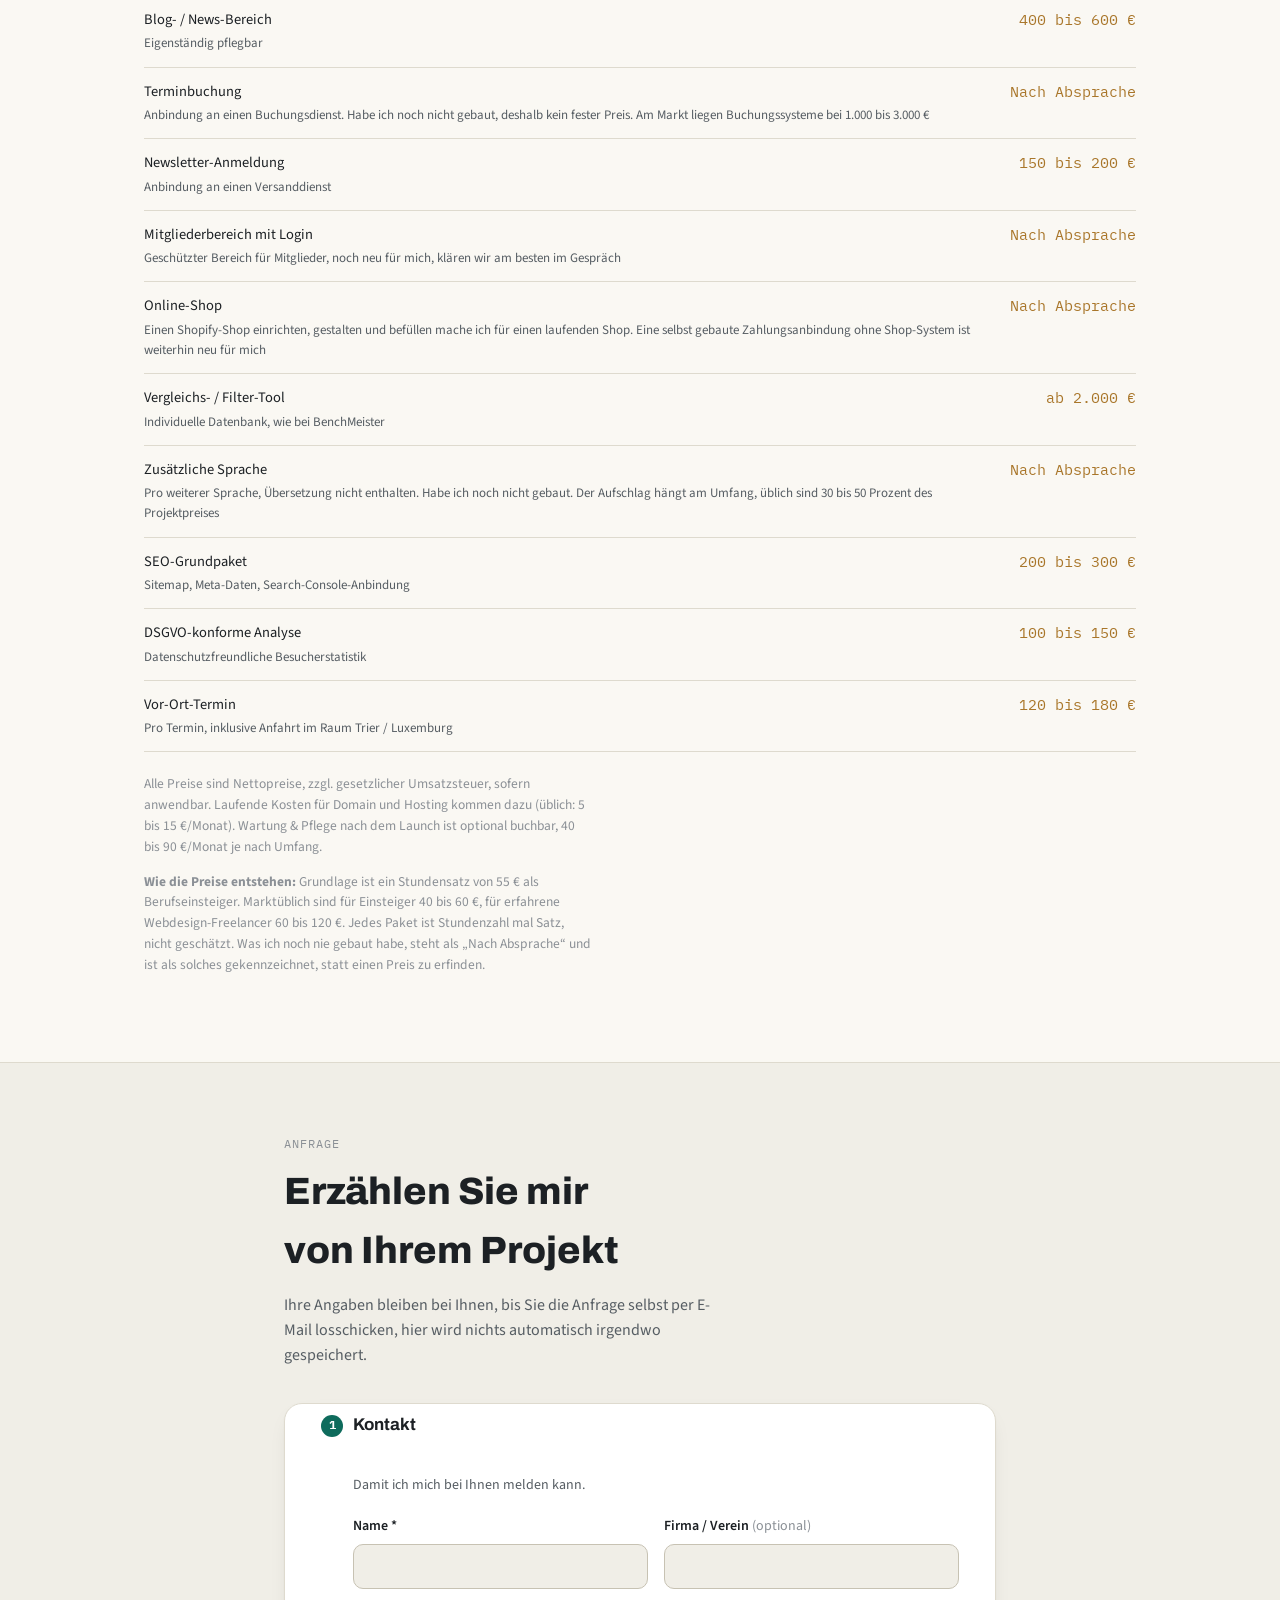
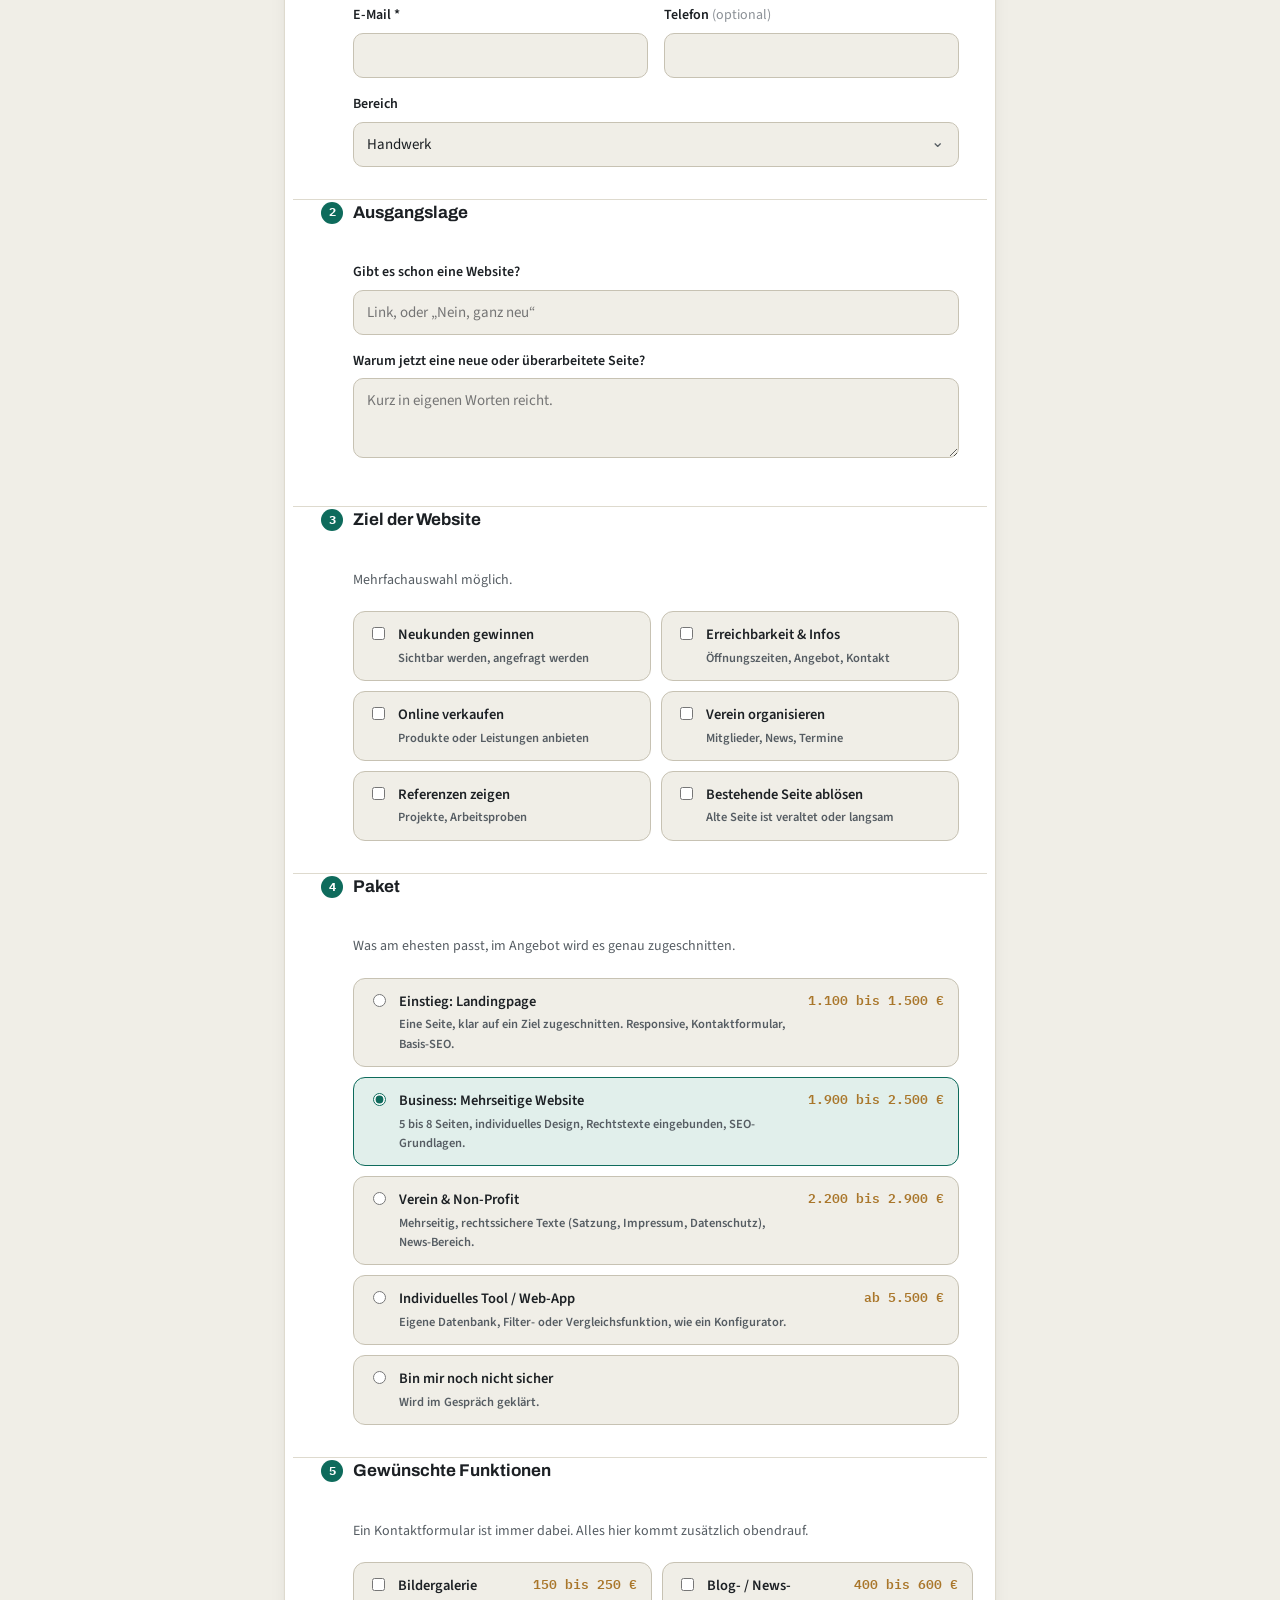
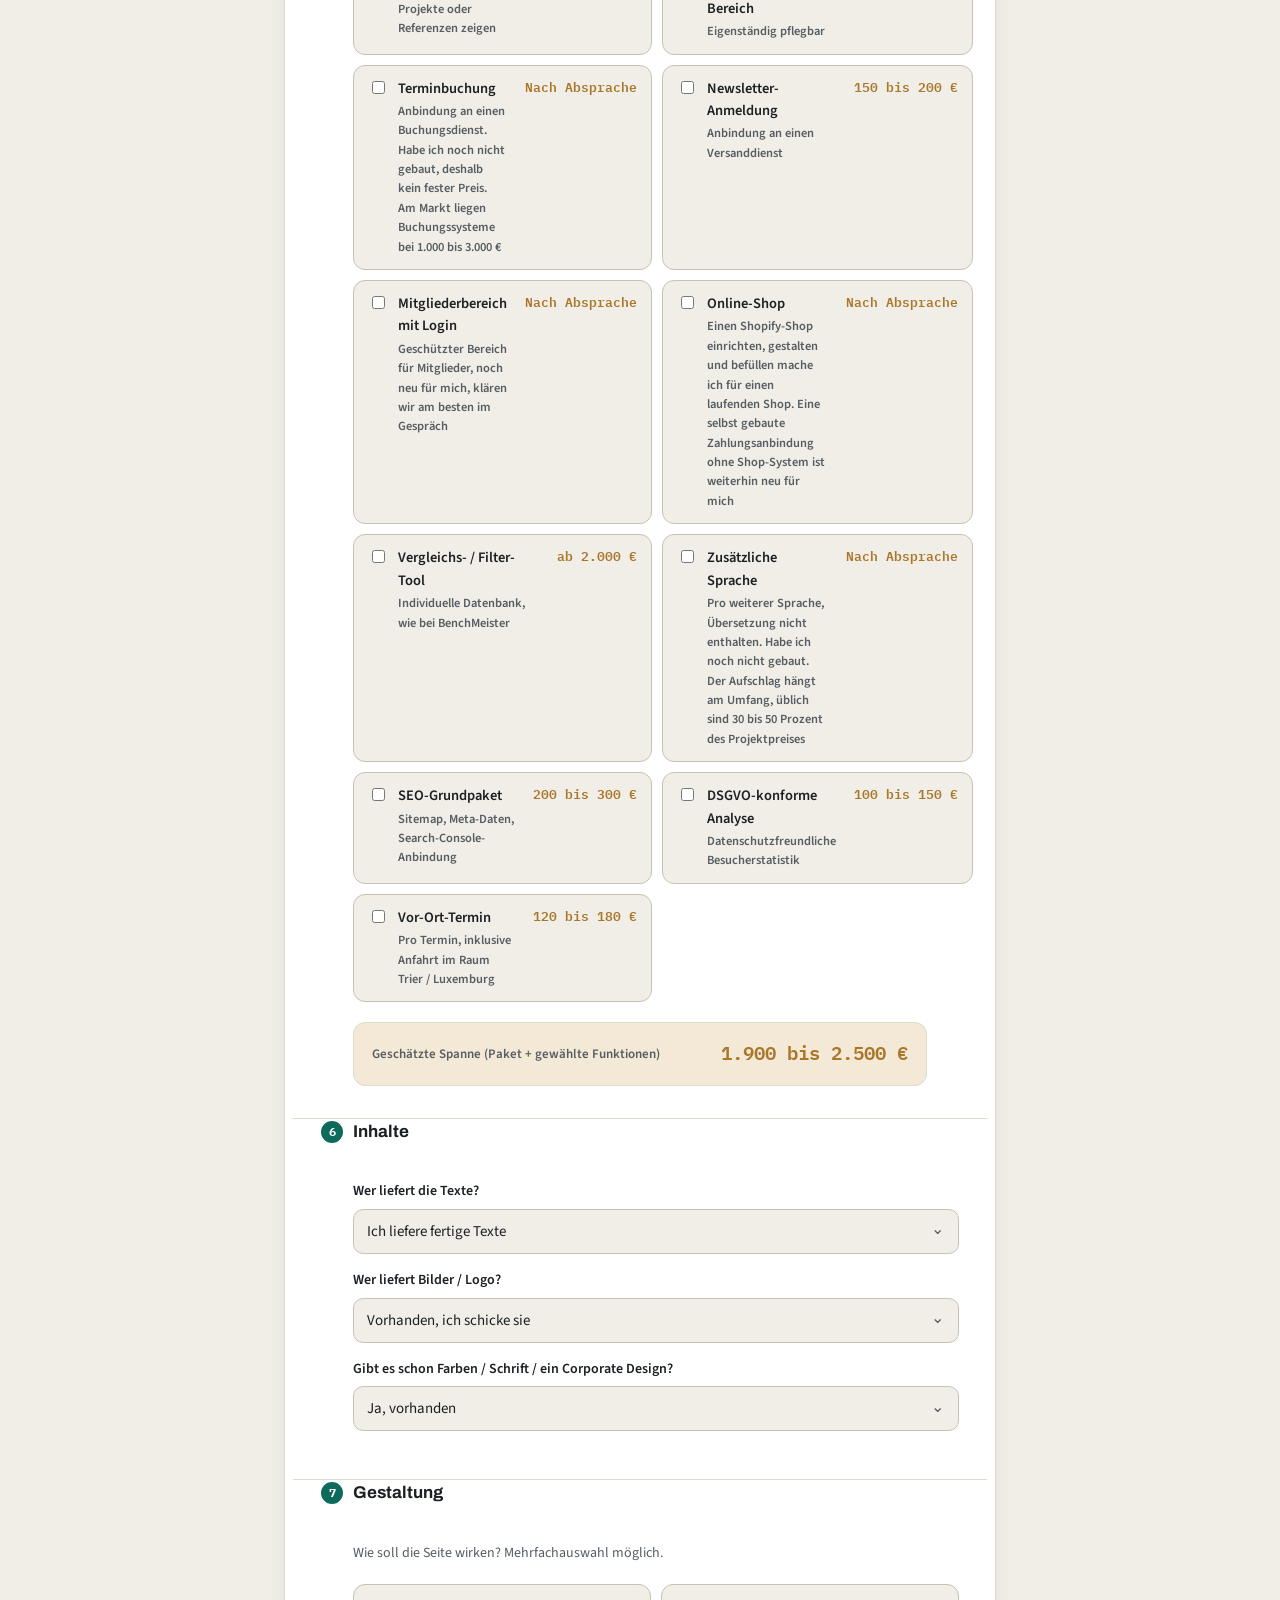
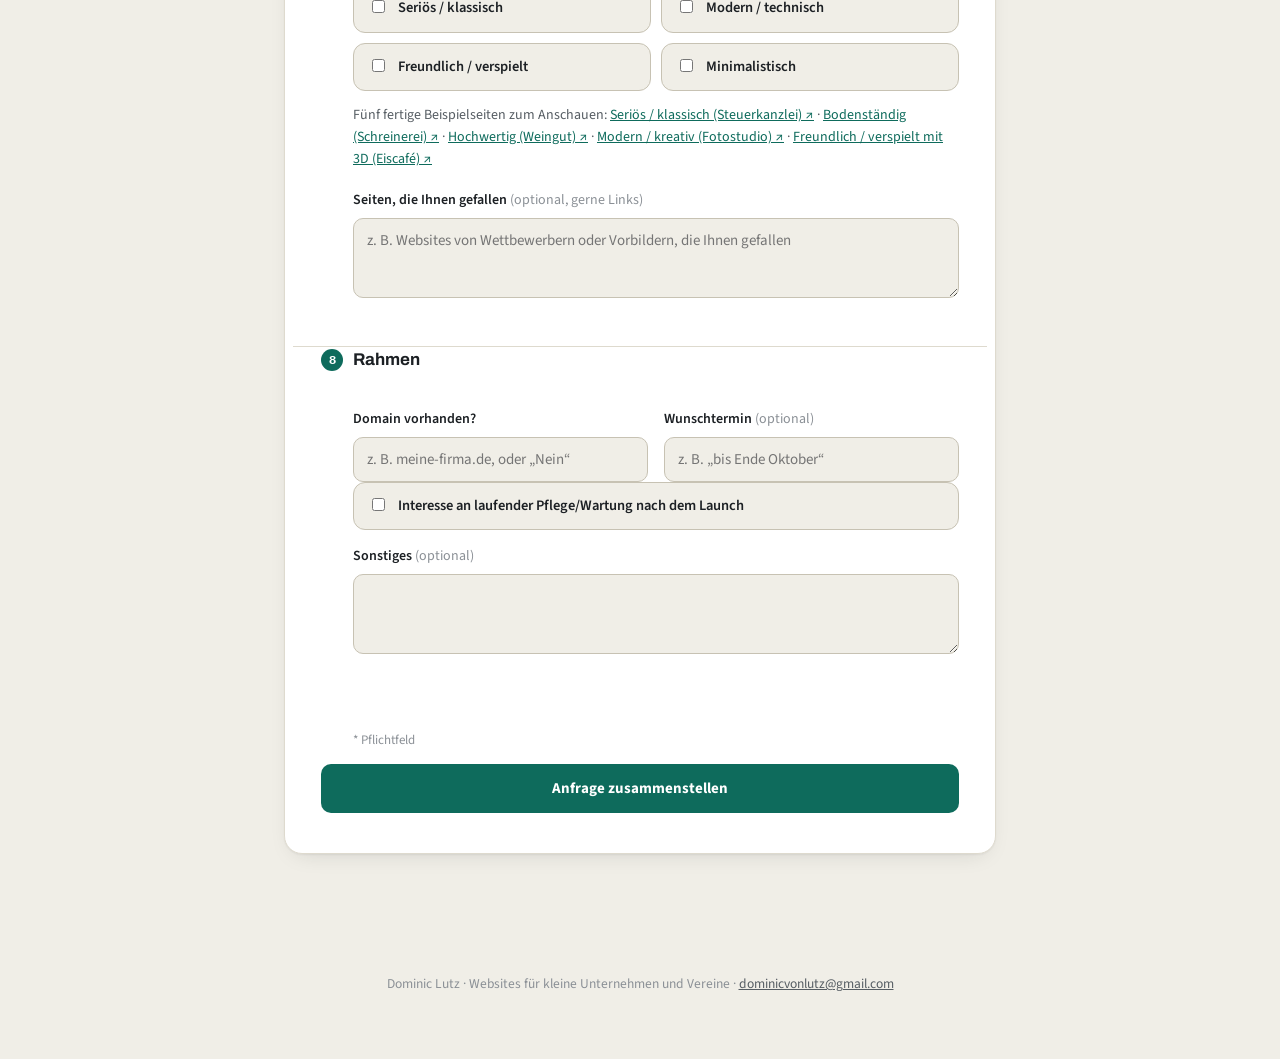
==== commit efa21090: "Eigenes Zeichen eingebaut, Musikverein raus ZEICHEN: Dominics Logo lag als PNG im Ordner, 1012 KB, 1" ====
--- a/index.html
+++ b/index.html
@@ -164,11 +164,22 @@
     position:sticky; top:0; z-index:50; background:var(--surface); border-bottom:1px solid var(--border);
   }
   .topnav-inner{display:flex; align-items:center; gap:16px; padding:12px 24px; position:relative;}
-  .brand{
-    font-family:"IBM Plex Mono",monospace; font-weight:600; font-size:14px; width:34px; height:34px;
-    border-radius:9px; background:var(--ink); color:var(--bg); display:flex; align-items:center; justify-content:center;
-    text-decoration:none; flex-shrink:0;
-  }
+  .brand{display:flex; align-items:center; gap:11px; text-decoration:none; flex-shrink:0;}
+  .brand i{
+    width:34px; height:34px; display:block; flex-shrink:0;
+    background-color:var(--ink);
+    -webkit-mask:url("marke.png") center/contain no-repeat;
+    mask:url("marke.png") center/contain no-repeat;
+    transition:background-color .15s ease;
+  }
+  .brand b{
+    font-family:"Archivo",sans-serif; font-weight:800; font-size:15px; letter-spacing:.02em;
+    text-transform:uppercase; color:var(--ink); line-height:1.05; white-space:nowrap;
+  }
+  .brand b small{display:block; font-family:"IBM Plex Mono",monospace; font-weight:500; font-size:9.5px;
+    letter-spacing:.16em; color:var(--ink-faint); text-transform:uppercase;}
+  .brand:hover i{background-color:var(--accent);}
+  @media (max-width:520px){ .brand b{display:none;} }
   .nav-links{display:flex; gap:2px; flex:1; align-items:center;}
   .nav-links a, .nav-links .menu-btn{
     font-size:14px; font-weight:600; color:var(--ink-soft); text-decoration:none; padding:8px 14px; border-radius:999px;
@@ -212,6 +223,17 @@
 
   /* ---------- HERO ---------- */
   header.hero{position:relative; padding:80px 0 64px; overflow:hidden; isolation:isolate;}
+  /* Das Zeichen als Grundfigur, nicht als Bild: gemaskt und in der
+     Akzentfarbe, dadurch in beiden Themes stimmig und 7 statt 1012 KB. */
+  .hero-zeichen{
+    position:absolute; right:max(-90px, -6vw); top:46%; transform:translateY(-50%);
+    width:min(560px, 44vw); aspect-ratio:457/485;
+    background-color:var(--accent);
+    -webkit-mask:url("marke.png") center/contain no-repeat;
+    mask:url("marke.png") center/contain no-repeat;
+    opacity:.12; pointer-events:none; z-index:0;
+  }
+  @media (max-width:820px){ .hero-zeichen{opacity:.07; width:70vw; right:-14vw;} }
   .hero > .wrap{position:relative; z-index:1;}
   .eyebrow{
     font-family:"IBM Plex Mono", monospace; font-size:12.5px; letter-spacing:.08em; text-transform:uppercase;
@@ -528,7 +550,7 @@
 
 <nav class="topnav">
   <div class="wrap topnav-inner">
-    <a href="#top" class="brand" aria-label="Nach oben">DL</a>
+    <a href="#top" class="brand" aria-label="Dominic Lutz Webdesign, nach oben"><i aria-hidden="true"></i><b>Dominic Lutz<small>Webdesign</small></b></a>
     <div class="nav-links">
       <button type="button" class="menu-btn" id="megaBtn" aria-expanded="false" aria-controls="mega">Leistungen <span class="chev">▾</span></button>
       <a href="#koennen">Was drin steckt</a>
@@ -549,6 +571,7 @@
 </nav>
 
 <header class="hero" id="top">
+  <div class="hero-zeichen" aria-hidden="true"></div>
   <div class="wrap">
     <span class="eyebrow">Webdesign im Raum Trier und Luxemburg</span>
     <h1 class="title">Eine Website, die <span class="accent-text">tut, was sie soll</span></h1>
@@ -608,7 +631,7 @@
           <li>Heller und dunkler Modus, folgt der Systemeinstellung</li>
           <li>Große, klare Schrift, lesbar auch auf dem Handy</li>
         </ul>
-        <p style="margin-top:14px;">Sechs komplette Beispielseiten in sechs Stilen: <a href="/beispiele/steuerkanzlei/" target="_blank" rel="noopener">Steuerkanzlei ↗</a>, <a href="/beispiele/schreinerei/" target="_blank" rel="noopener">Schreinerei ↗</a>, <a href="/beispiele/weingut/" target="_blank" rel="noopener">Weingut ↗</a>, <a href="/beispiele/fotostudio/" target="_blank" rel="noopener">Fotostudio mit Raster-Effekt ↗</a> <a href="/beispiele/eiscafe/" target="_blank" rel="noopener">Eiscafé mit 3D ↗</a> und <a href="/beispiele/musikverein/" target="_blank" rel="noopener">Musikverein ↗</a>.</p>
+        <p style="margin-top:14px;">Fünf komplette Beispielseiten in fünf Stilen: <a href="/beispiele/steuerkanzlei/" target="_blank" rel="noopener">Steuerkanzlei ↗</a>, <a href="/beispiele/schreinerei/" target="_blank" rel="noopener">Schreinerei ↗</a>, <a href="/beispiele/weingut/" target="_blank" rel="noopener">Weingut ↗</a>, <a href="/beispiele/fotostudio/" target="_blank" rel="noopener">Fotostudio mit Raster-Effekt ↗</a> <a href="/beispiele/eiscafe/" target="_blank" rel="noopener">Eiscafé mit 3D ↗</a>.</p>
       </div>
       <div class="demo">
         <span class="demo-label">Beispiel</span>
@@ -832,7 +855,7 @@
         <legend><span class="legend-num">7</span>Gestaltung</legend>
         <p class="fs-help">Wie soll die Seite wirken? Mehrfachauswahl möglich.</p>
         <div class="choice-grid" id="styleGrid"></div>
-        <p class="fs-help" style="margin-top:14px;">Sechs fertige Beispielseiten zum Anschauen: <a href="/beispiele/steuerkanzlei/" target="_blank" rel="noopener">Seriös / klassisch (Steuerkanzlei) ↗</a> · <a href="/beispiele/schreinerei/" target="_blank" rel="noopener">Bodenständig (Schreinerei) ↗</a> · <a href="/beispiele/weingut/" target="_blank" rel="noopener">Hochwertig (Weingut) ↗</a> · <a href="/beispiele/fotostudio/" target="_blank" rel="noopener">Modern / kreativ (Fotostudio) ↗</a> · <a href="/beispiele/eiscafe/" target="_blank" rel="noopener">Freundlich / verspielt mit 3D (Eiscafé) ↗</a> · <a href="/beispiele/musikverein/" target="_blank" rel="noopener">Verein (Musikverein) ↗</a></p>
+        <p class="fs-help" style="margin-top:14px;">Fünf fertige Beispielseiten zum Anschauen: <a href="/beispiele/steuerkanzlei/" target="_blank" rel="noopener">Seriös / klassisch (Steuerkanzlei) ↗</a> · <a href="/beispiele/schreinerei/" target="_blank" rel="noopener">Bodenständig (Schreinerei) ↗</a> · <a href="/beispiele/weingut/" target="_blank" rel="noopener">Hochwertig (Weingut) ↗</a> · <a href="/beispiele/fotostudio/" target="_blank" rel="noopener">Modern / kreativ (Fotostudio) ↗</a> · <a href="/beispiele/eiscafe/" target="_blank" rel="noopener">Freundlich / verspielt mit 3D (Eiscafé) ↗</a></p>
         <div class="field" style="margin-top:16px;">
           <label for="f-refs">Seiten, die Ihnen gefallen <span class="opt">(optional, gerne Links)</span></label>
           <textarea id="f-refs" name="refs" placeholder="z. B. Websites von Wettbewerbern oder Vorbildern, die Ihnen gefallen"></textarea>
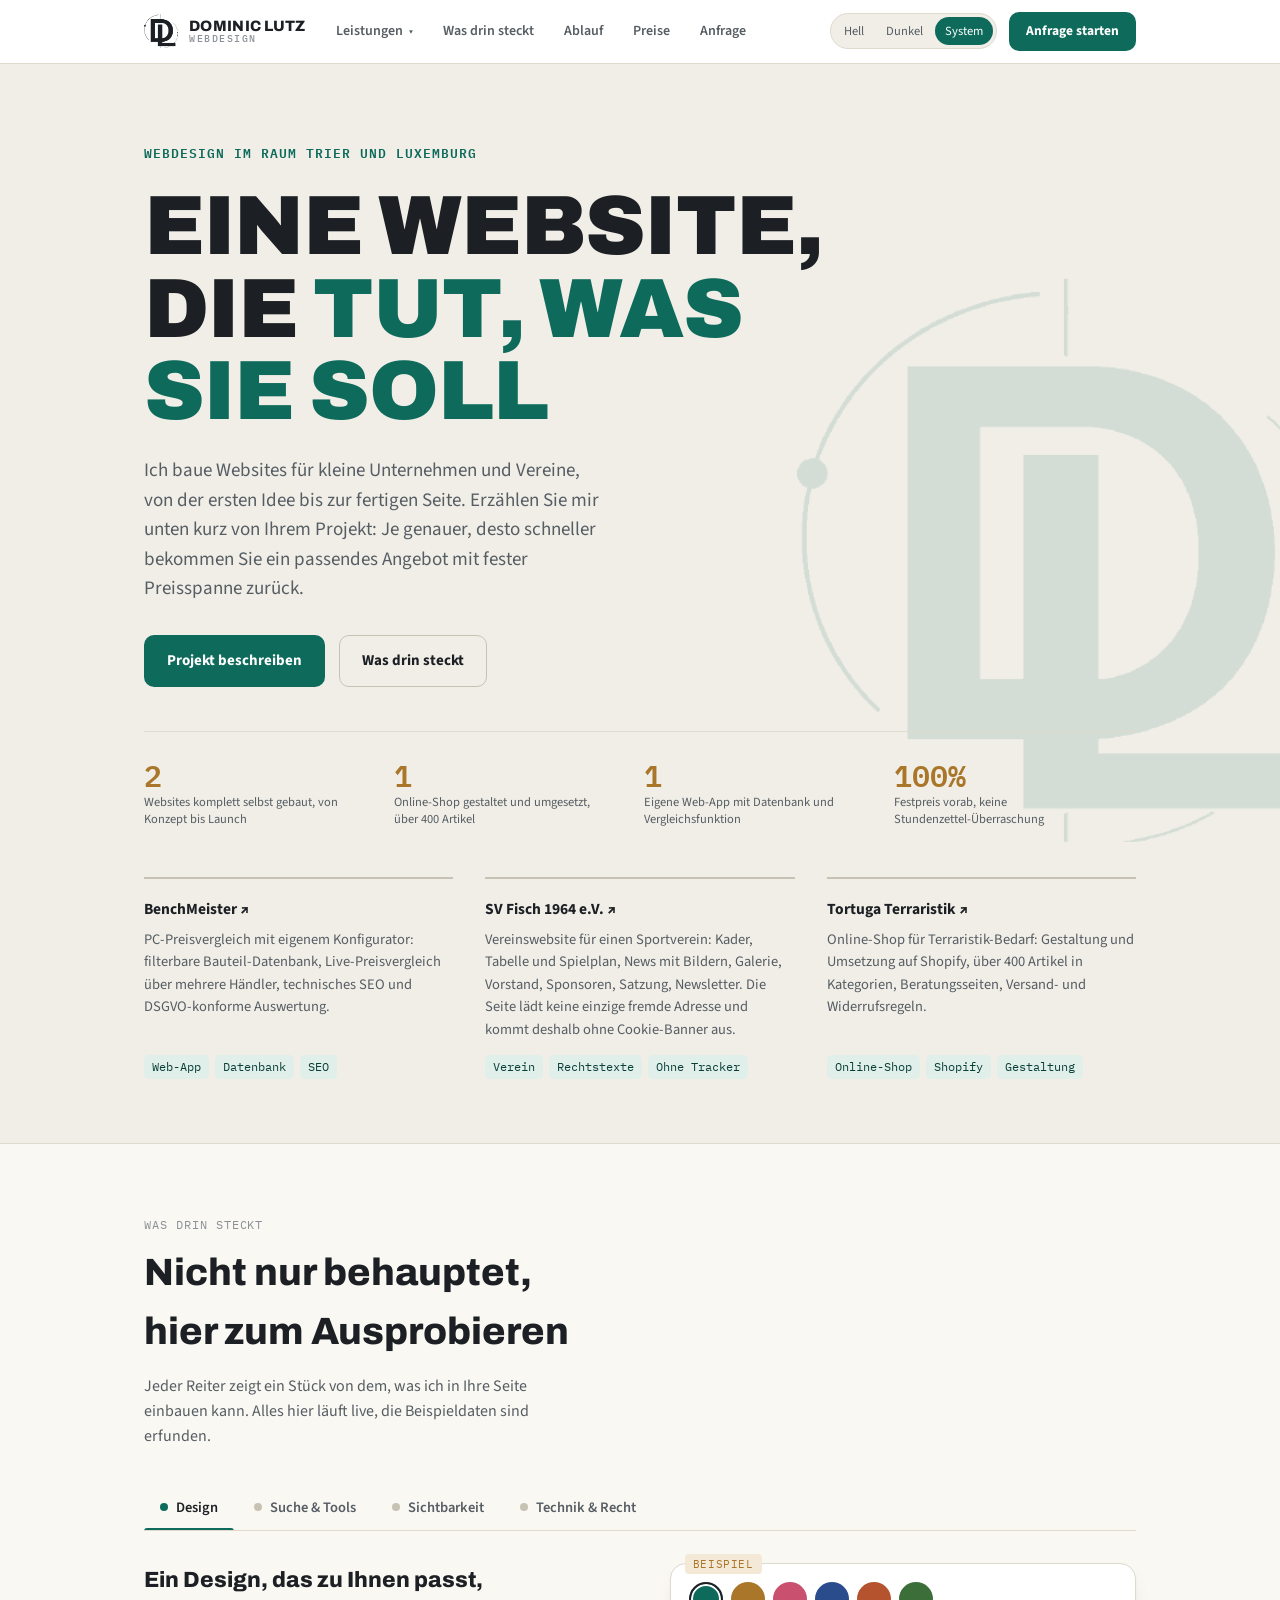
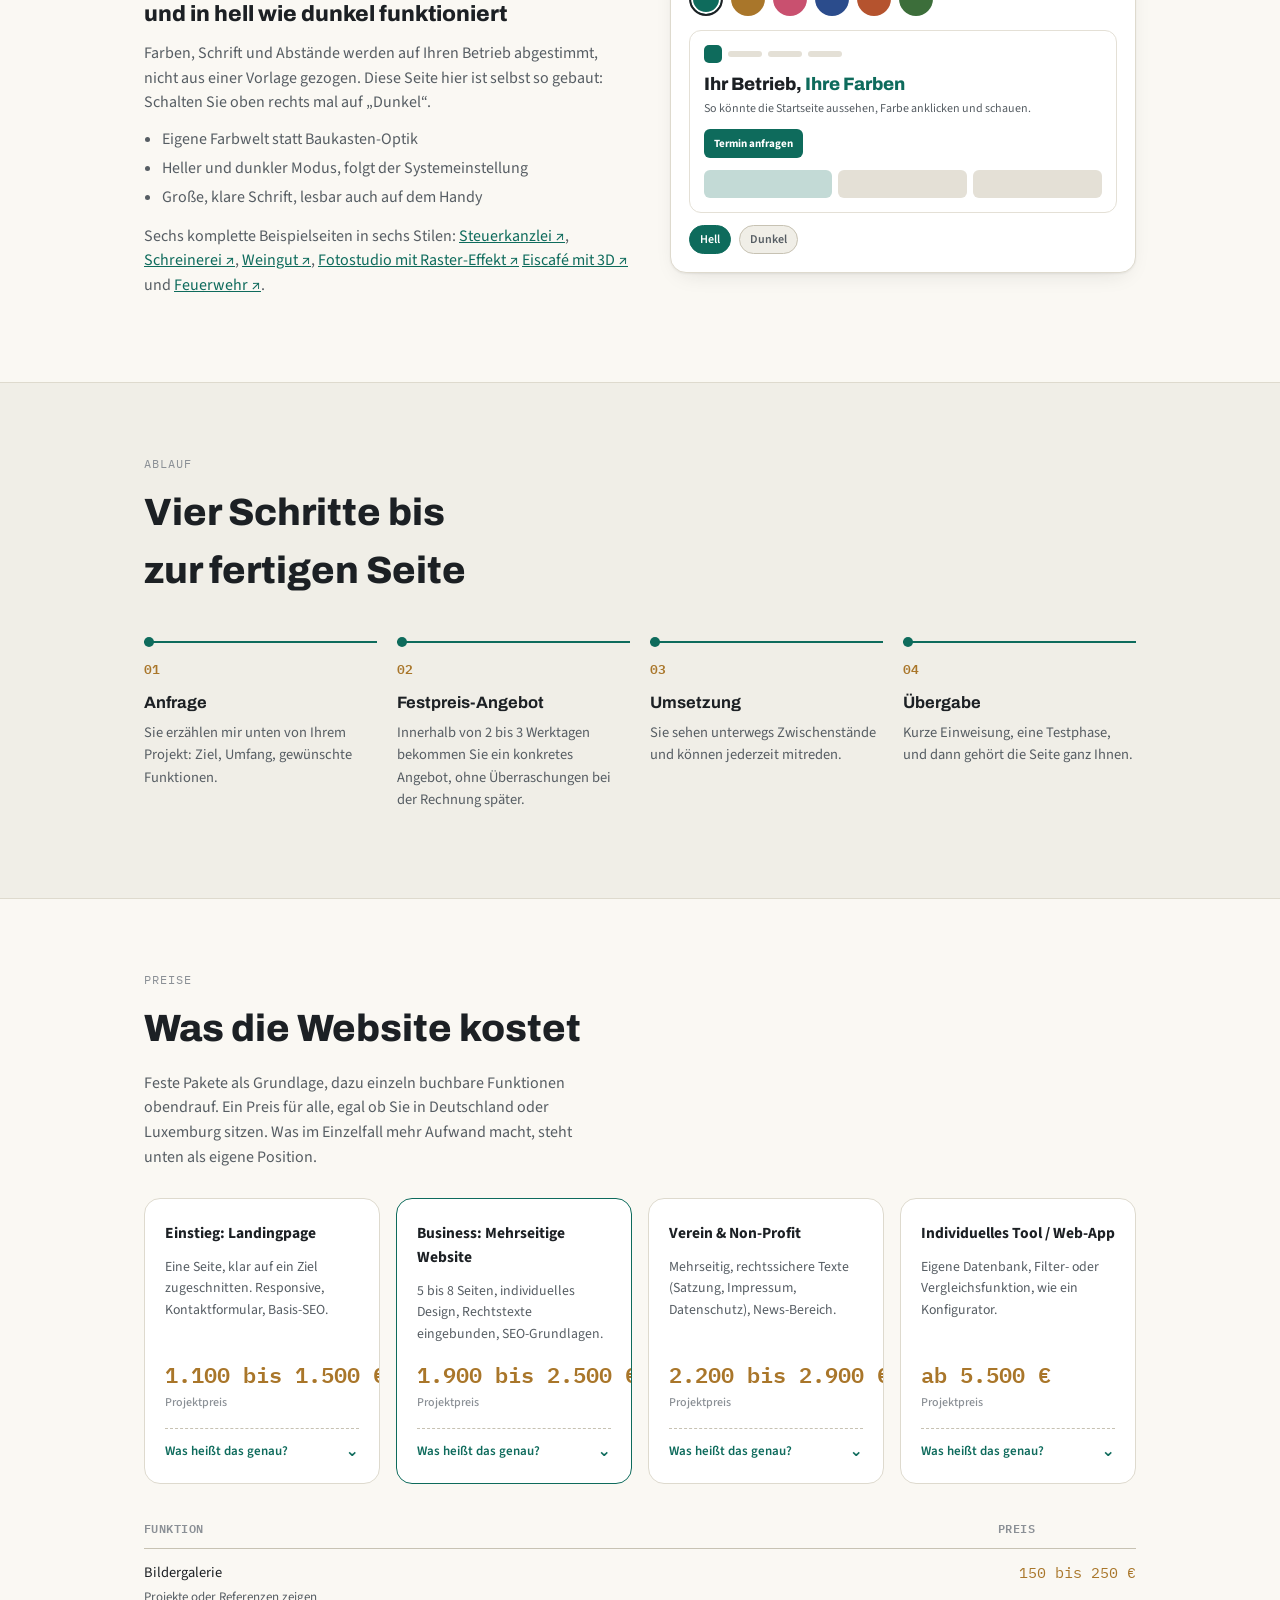
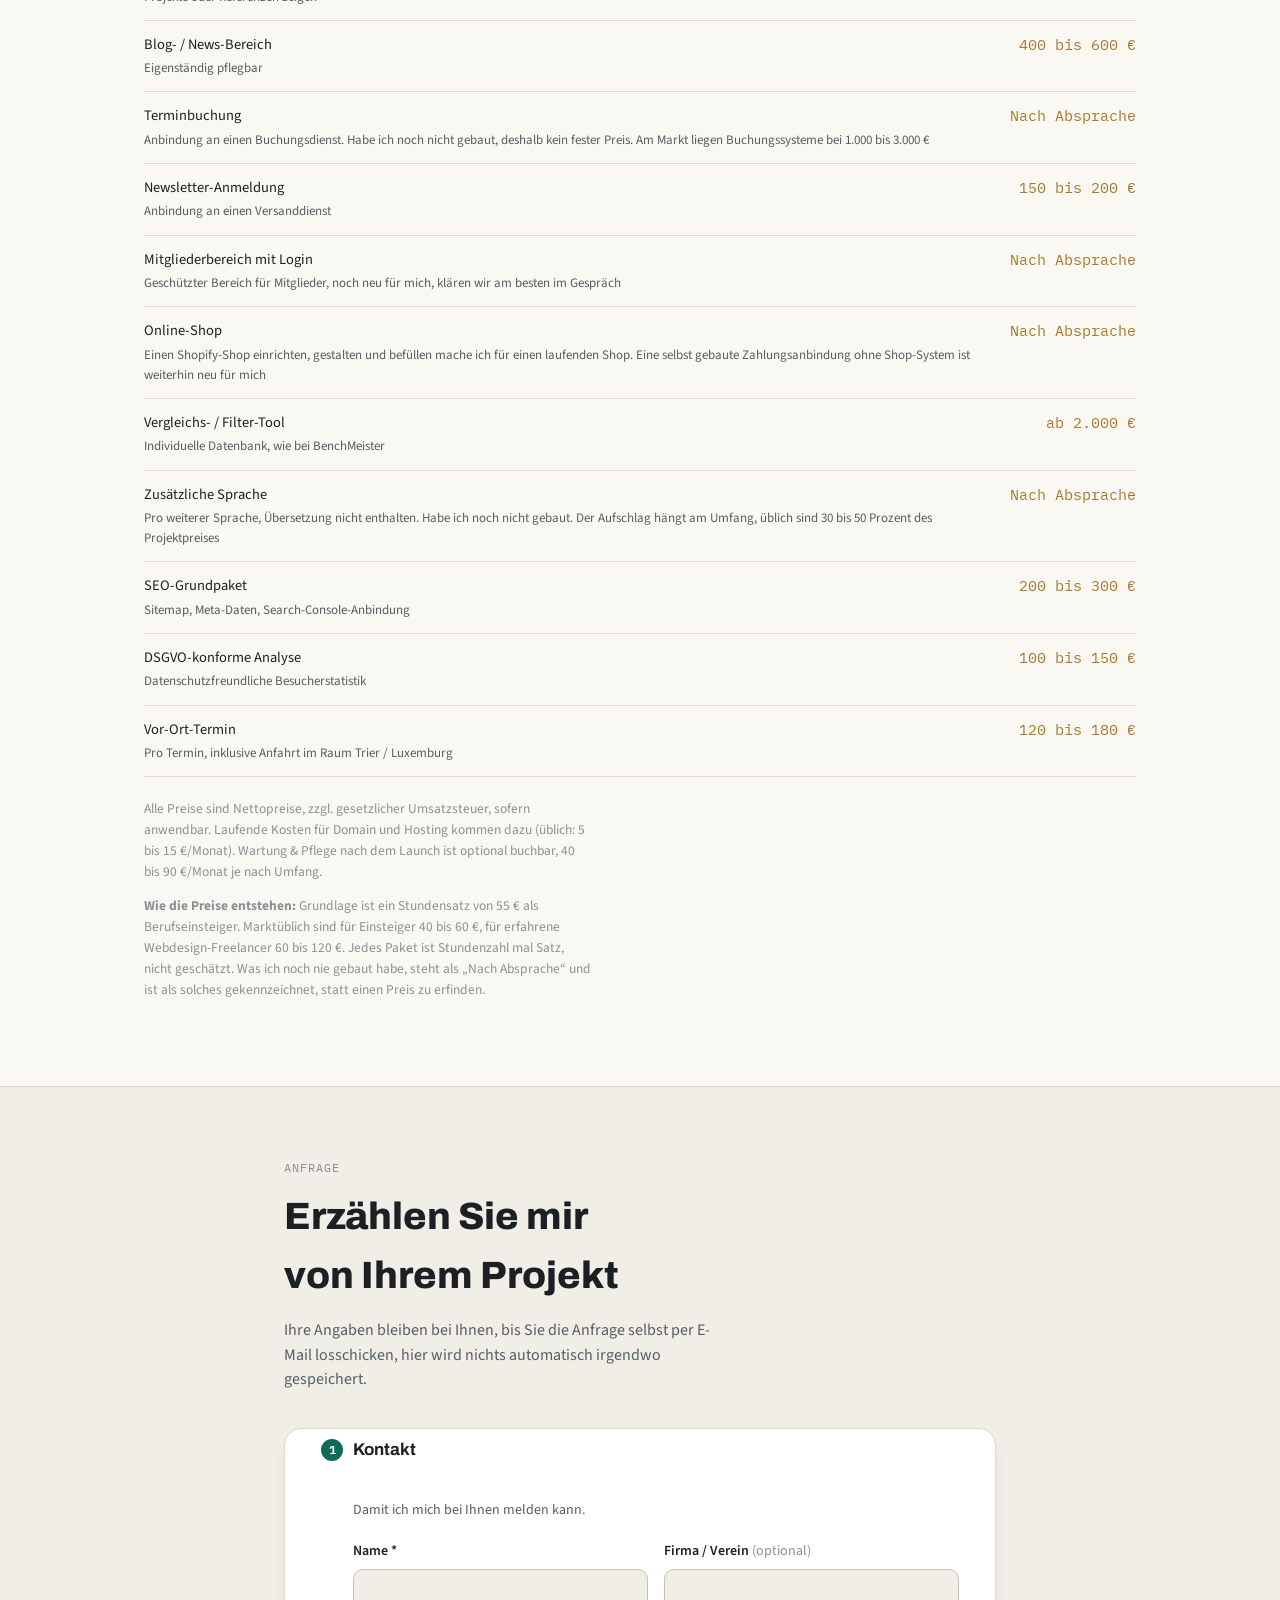
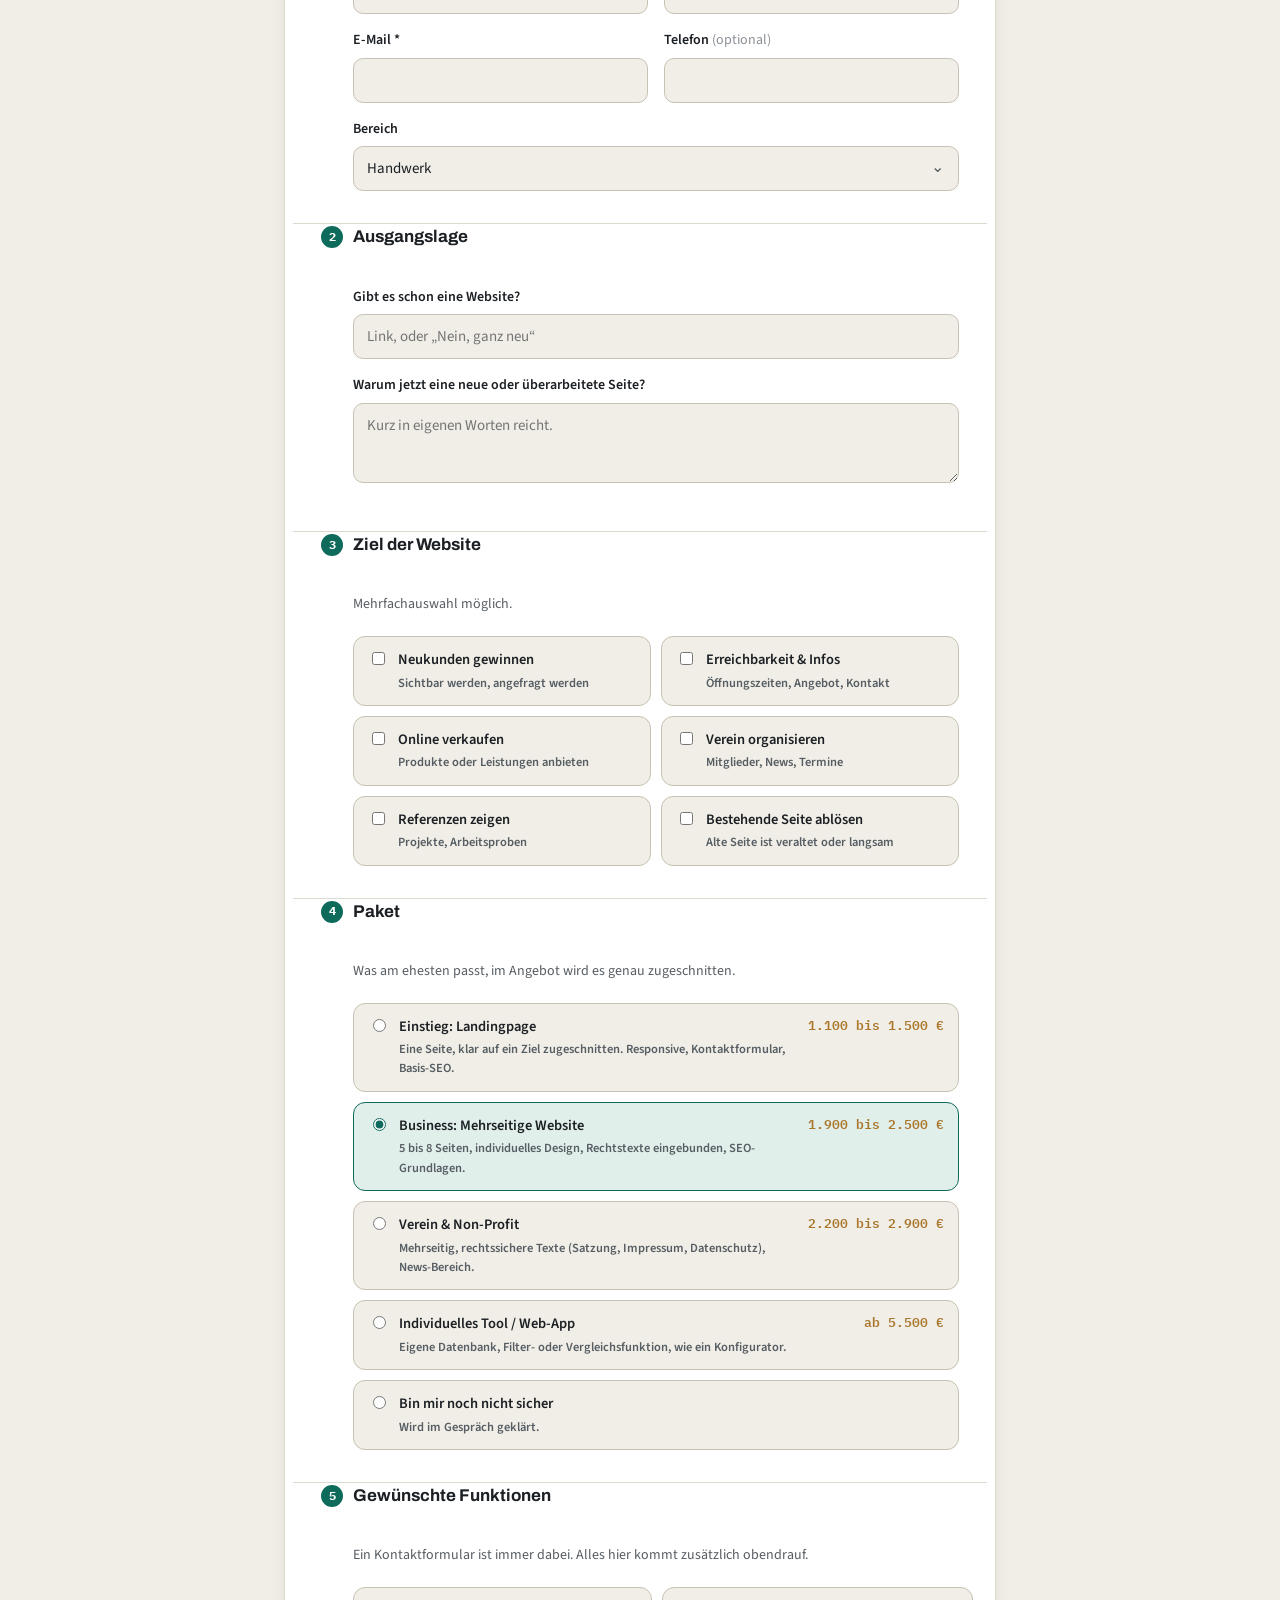
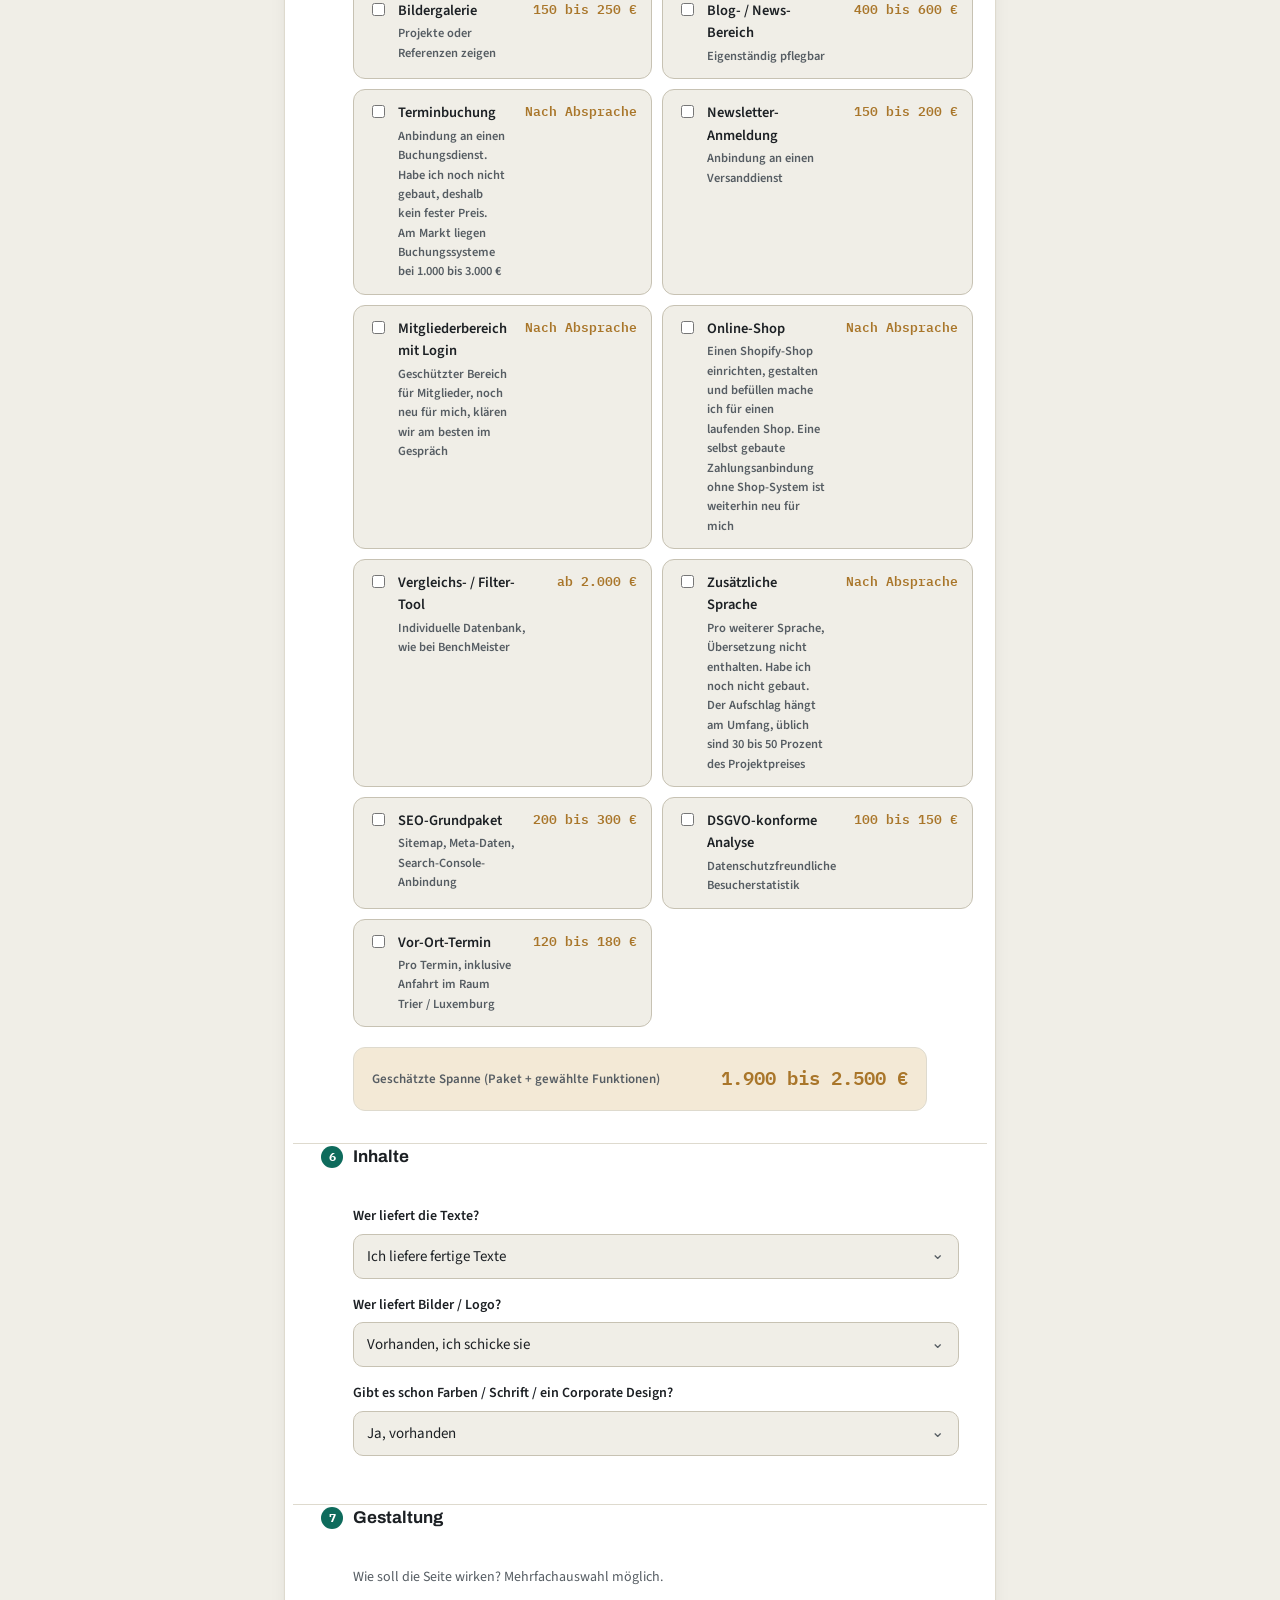
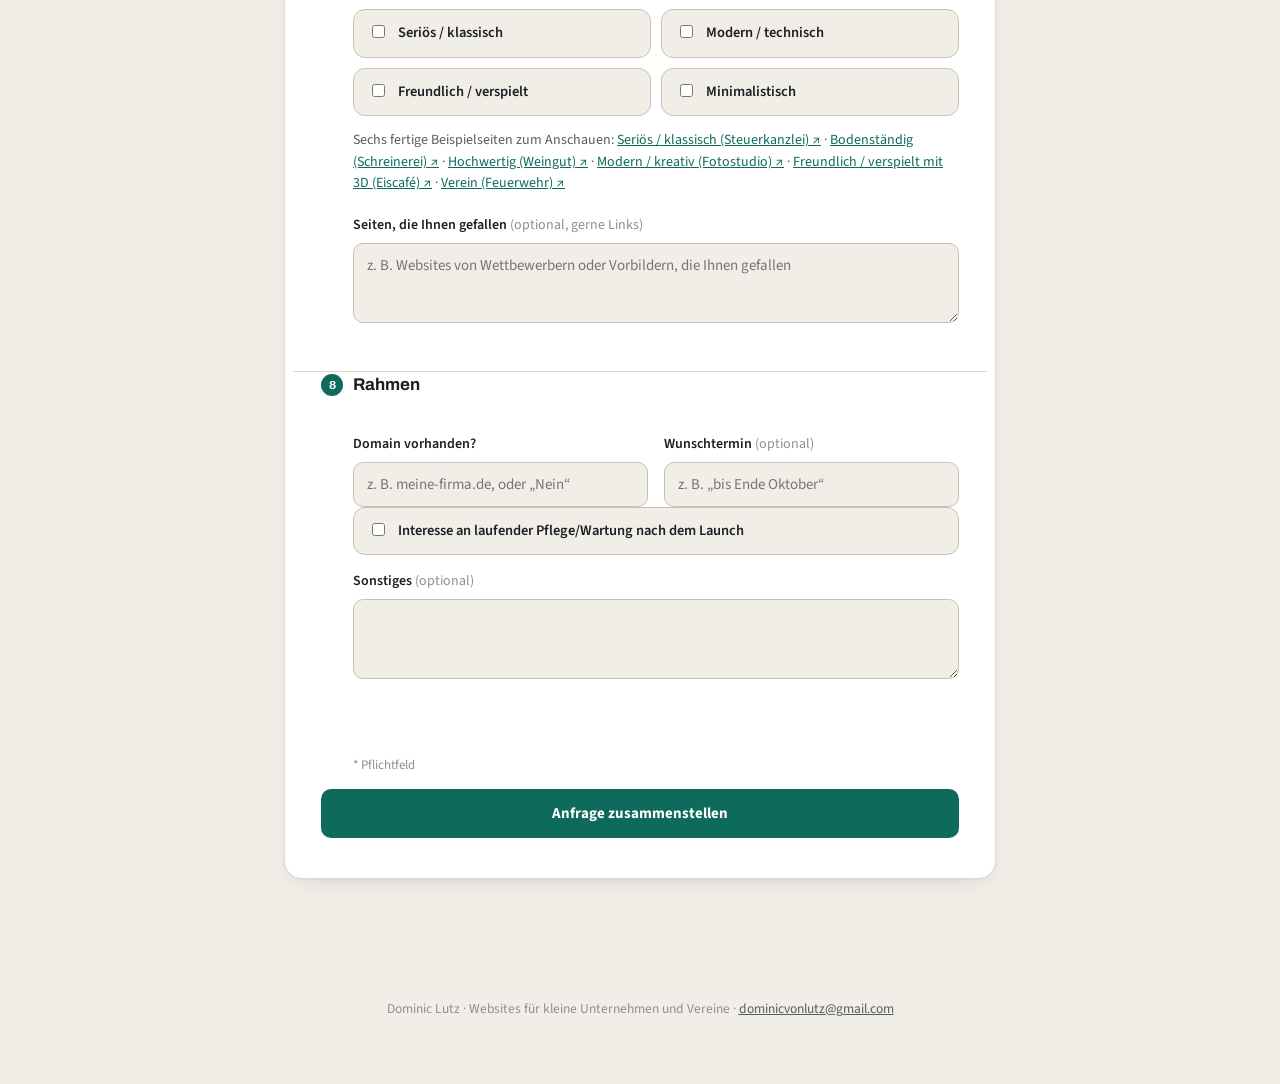
==== commit 0f91a63b: "Feuerwehr als sechste Beispielseite Ersetzt den durchgefallenen Musikverein. Dominics Befund dort wa" ====
--- a/index.html
+++ b/index.html
@@ -631,7 +631,7 @@
           <li>Heller und dunkler Modus, folgt der Systemeinstellung</li>
           <li>Große, klare Schrift, lesbar auch auf dem Handy</li>
         </ul>
-        <p style="margin-top:14px;">Fünf komplette Beispielseiten in fünf Stilen: <a href="/beispiele/steuerkanzlei/" target="_blank" rel="noopener">Steuerkanzlei ↗</a>, <a href="/beispiele/schreinerei/" target="_blank" rel="noopener">Schreinerei ↗</a>, <a href="/beispiele/weingut/" target="_blank" rel="noopener">Weingut ↗</a>, <a href="/beispiele/fotostudio/" target="_blank" rel="noopener">Fotostudio mit Raster-Effekt ↗</a> <a href="/beispiele/eiscafe/" target="_blank" rel="noopener">Eiscafé mit 3D ↗</a>.</p>
+        <p style="margin-top:14px;">Sechs komplette Beispielseiten in sechs Stilen: <a href="/beispiele/steuerkanzlei/" target="_blank" rel="noopener">Steuerkanzlei ↗</a>, <a href="/beispiele/schreinerei/" target="_blank" rel="noopener">Schreinerei ↗</a>, <a href="/beispiele/weingut/" target="_blank" rel="noopener">Weingut ↗</a>, <a href="/beispiele/fotostudio/" target="_blank" rel="noopener">Fotostudio mit Raster-Effekt ↗</a> <a href="/beispiele/eiscafe/" target="_blank" rel="noopener">Eiscafé mit 3D ↗</a> und <a href="/beispiele/feuerwehr/" target="_blank" rel="noopener">Feuerwehr ↗</a>.</p>
       </div>
       <div class="demo">
         <span class="demo-label">Beispiel</span>
@@ -855,7 +855,7 @@
         <legend><span class="legend-num">7</span>Gestaltung</legend>
         <p class="fs-help">Wie soll die Seite wirken? Mehrfachauswahl möglich.</p>
         <div class="choice-grid" id="styleGrid"></div>
-        <p class="fs-help" style="margin-top:14px;">Fünf fertige Beispielseiten zum Anschauen: <a href="/beispiele/steuerkanzlei/" target="_blank" rel="noopener">Seriös / klassisch (Steuerkanzlei) ↗</a> · <a href="/beispiele/schreinerei/" target="_blank" rel="noopener">Bodenständig (Schreinerei) ↗</a> · <a href="/beispiele/weingut/" target="_blank" rel="noopener">Hochwertig (Weingut) ↗</a> · <a href="/beispiele/fotostudio/" target="_blank" rel="noopener">Modern / kreativ (Fotostudio) ↗</a> · <a href="/beispiele/eiscafe/" target="_blank" rel="noopener">Freundlich / verspielt mit 3D (Eiscafé) ↗</a></p>
+        <p class="fs-help" style="margin-top:14px;">Sechs fertige Beispielseiten zum Anschauen: <a href="/beispiele/steuerkanzlei/" target="_blank" rel="noopener">Seriös / klassisch (Steuerkanzlei) ↗</a> · <a href="/beispiele/schreinerei/" target="_blank" rel="noopener">Bodenständig (Schreinerei) ↗</a> · <a href="/beispiele/weingut/" target="_blank" rel="noopener">Hochwertig (Weingut) ↗</a> · <a href="/beispiele/fotostudio/" target="_blank" rel="noopener">Modern / kreativ (Fotostudio) ↗</a> · <a href="/beispiele/eiscafe/" target="_blank" rel="noopener">Freundlich / verspielt mit 3D (Eiscafé) ↗</a> · <a href="/beispiele/feuerwehr/" target="_blank" rel="noopener">Verein (Feuerwehr) ↗</a></p>
         <div class="field" style="margin-top:16px;">
           <label for="f-refs">Seiten, die Ihnen gefallen <span class="opt">(optional, gerne Links)</span></label>
           <textarea id="f-refs" name="refs" placeholder="z. B. Websites von Wettbewerbern oder Vorbildern, die Ihnen gefallen"></textarea>
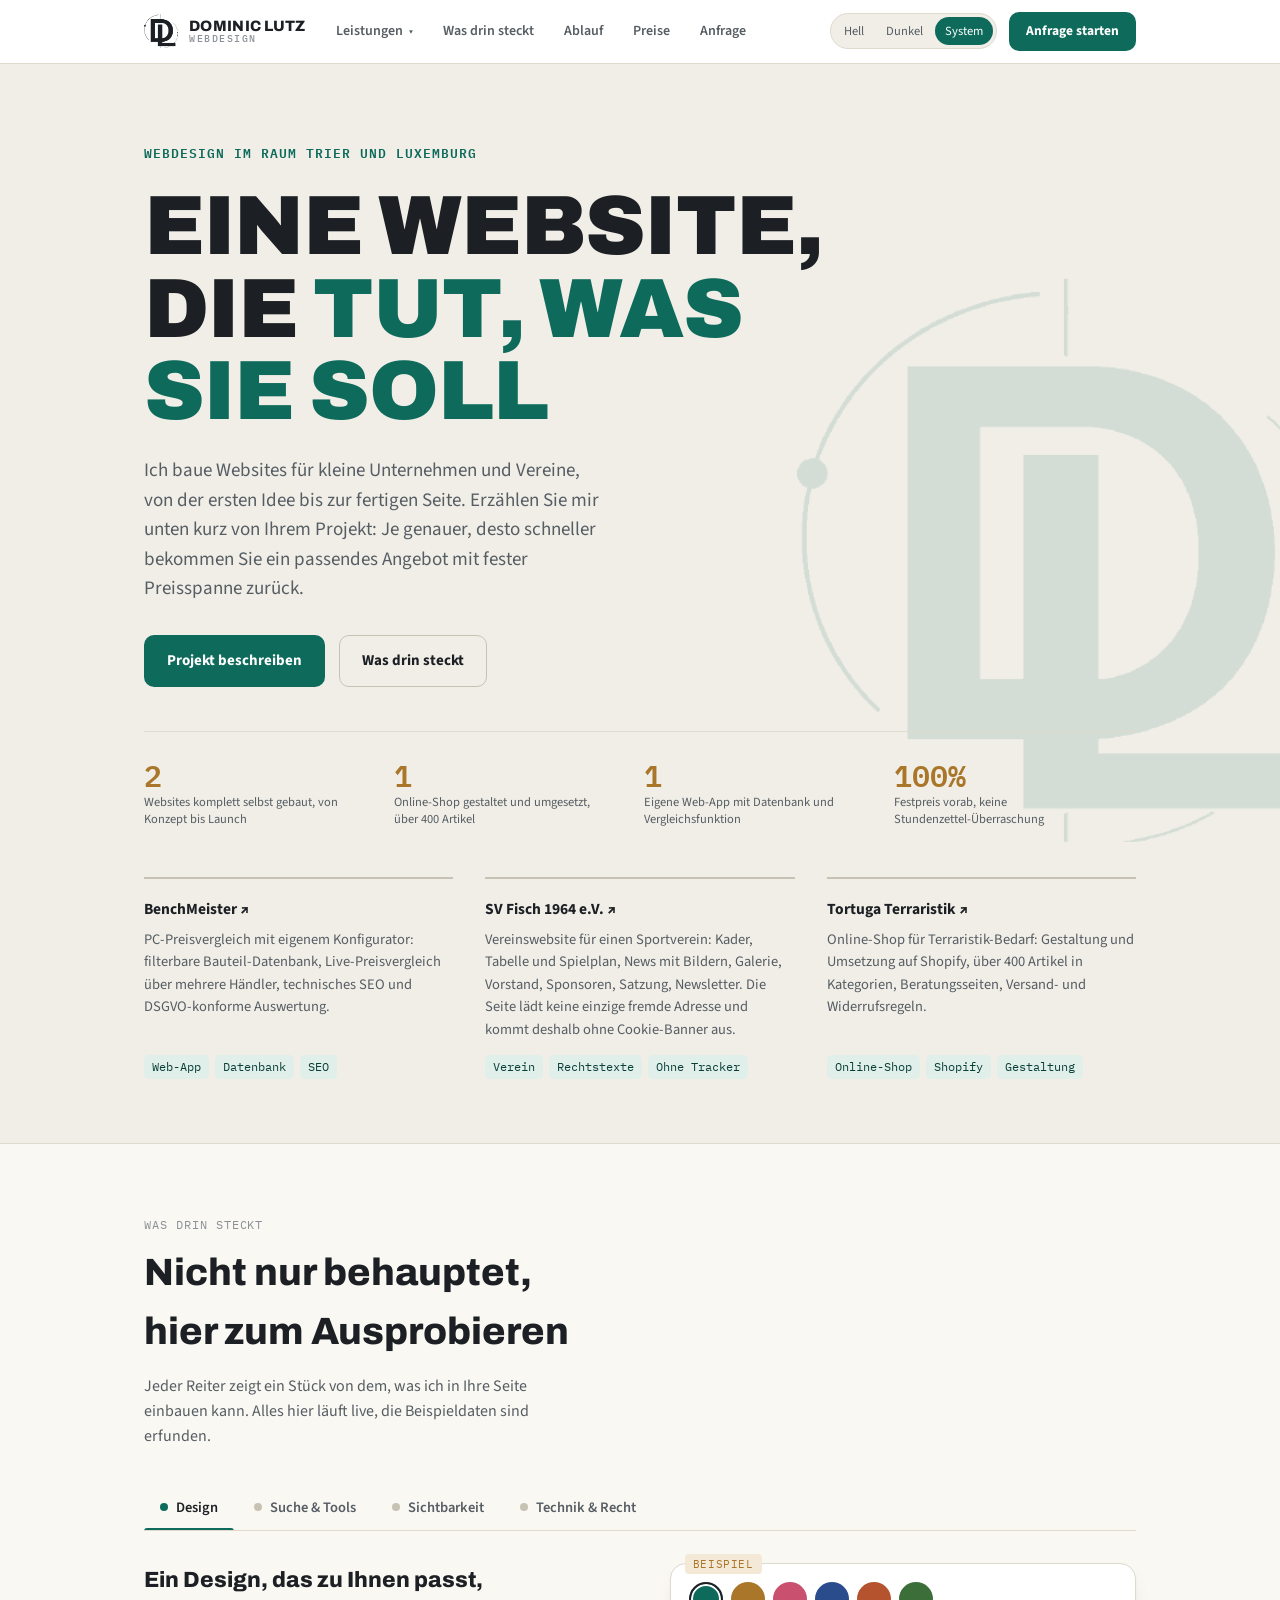
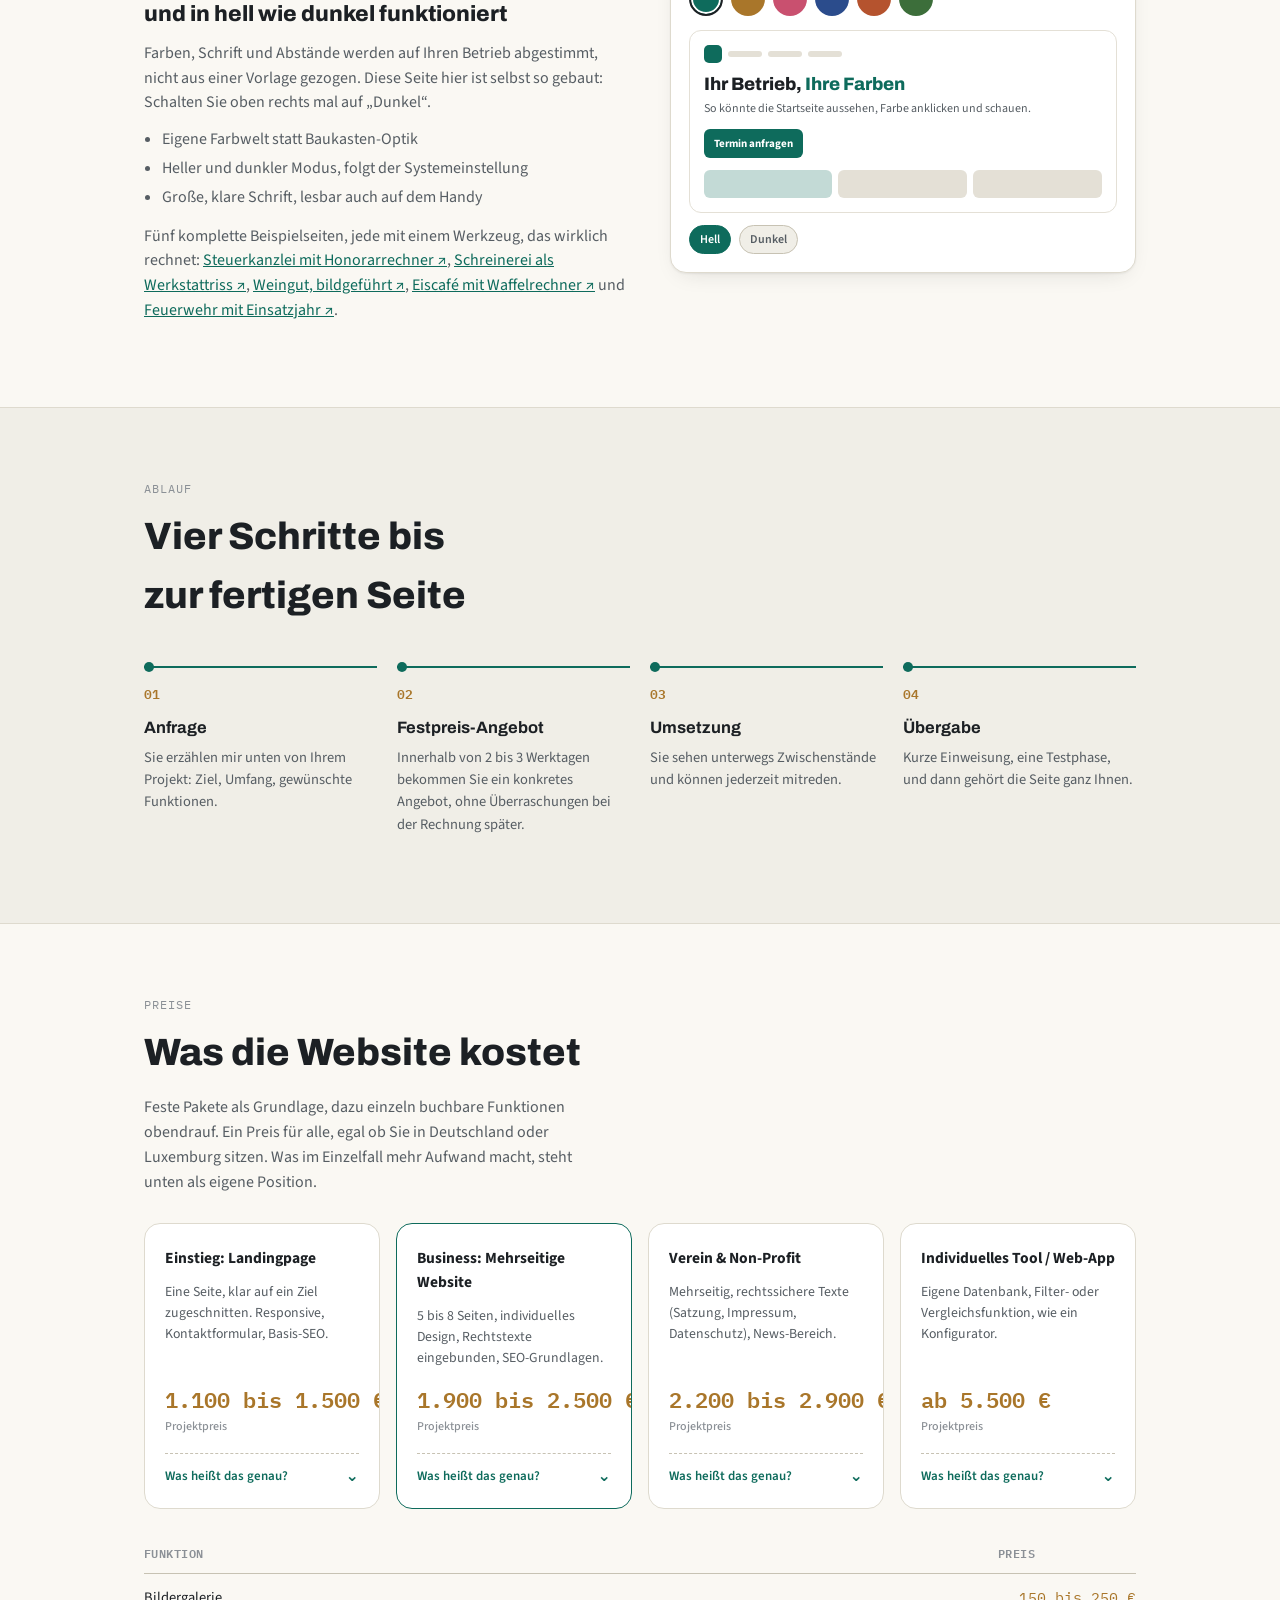
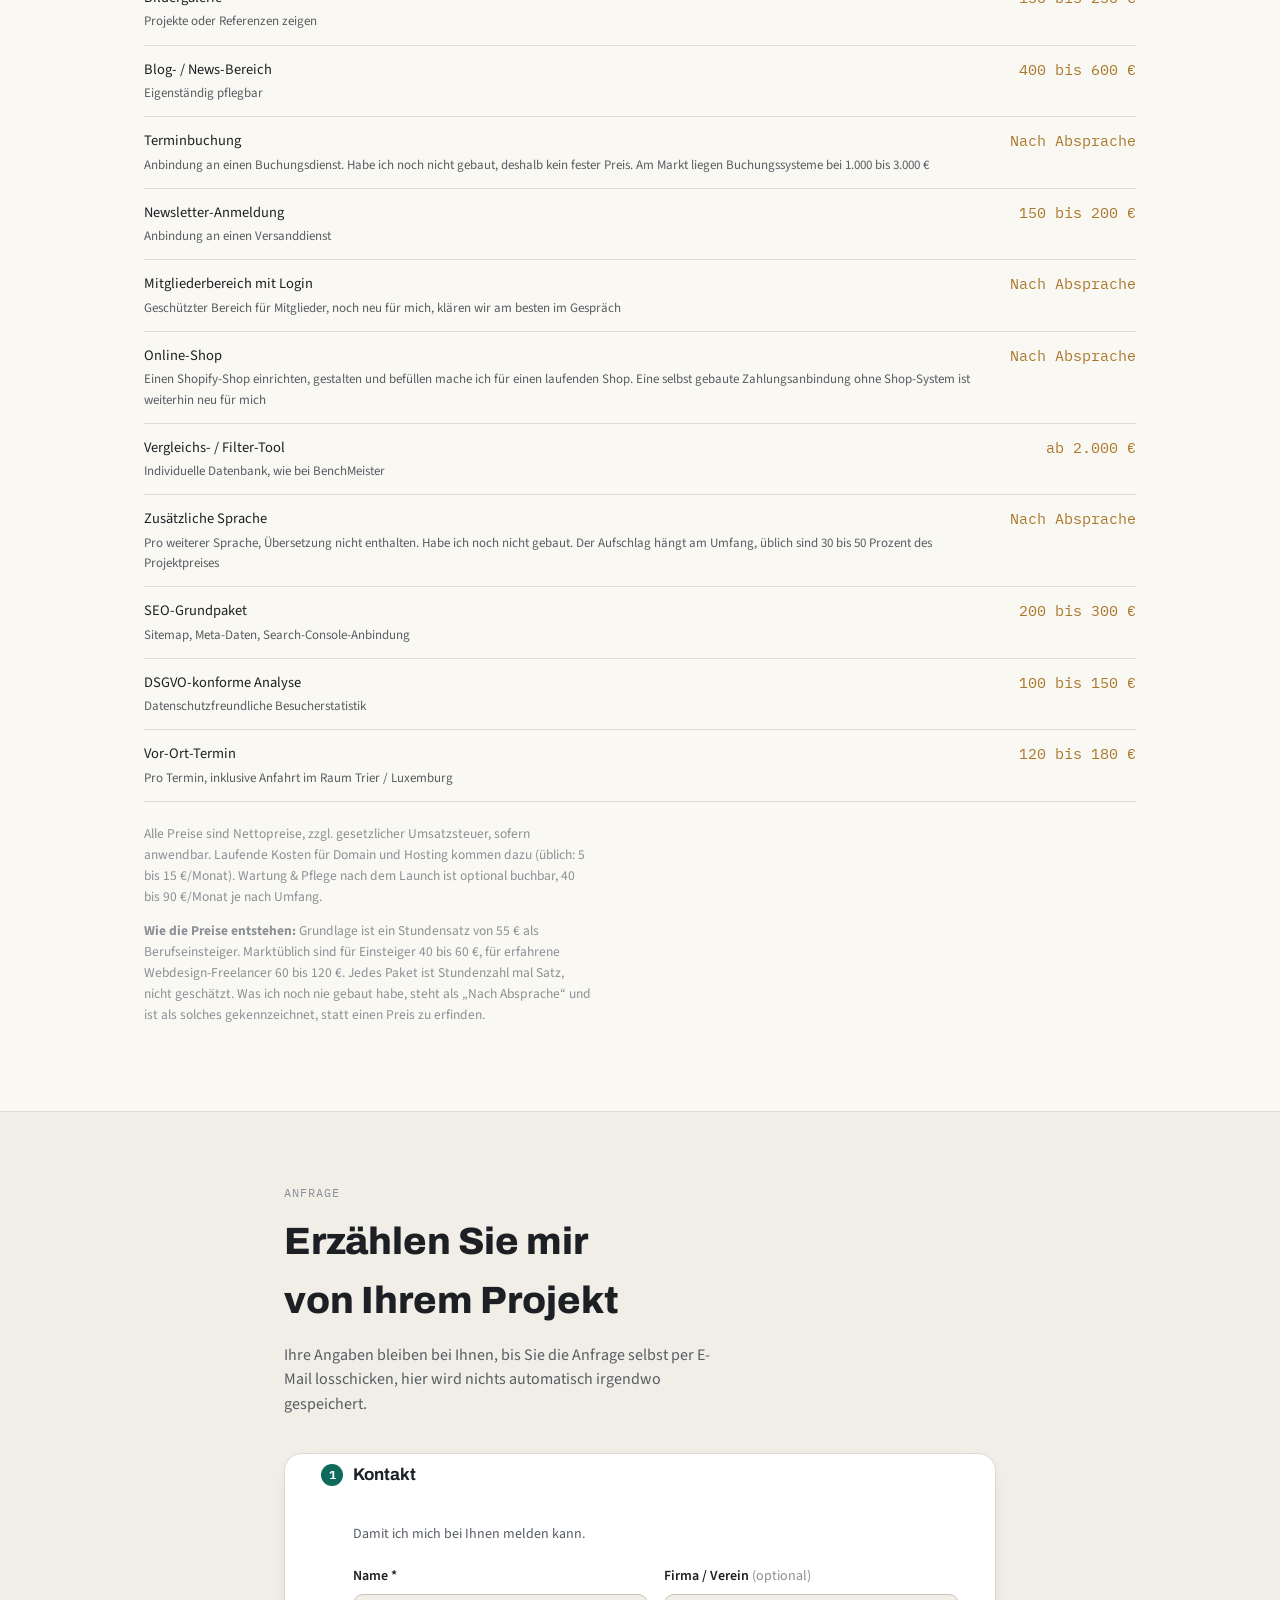
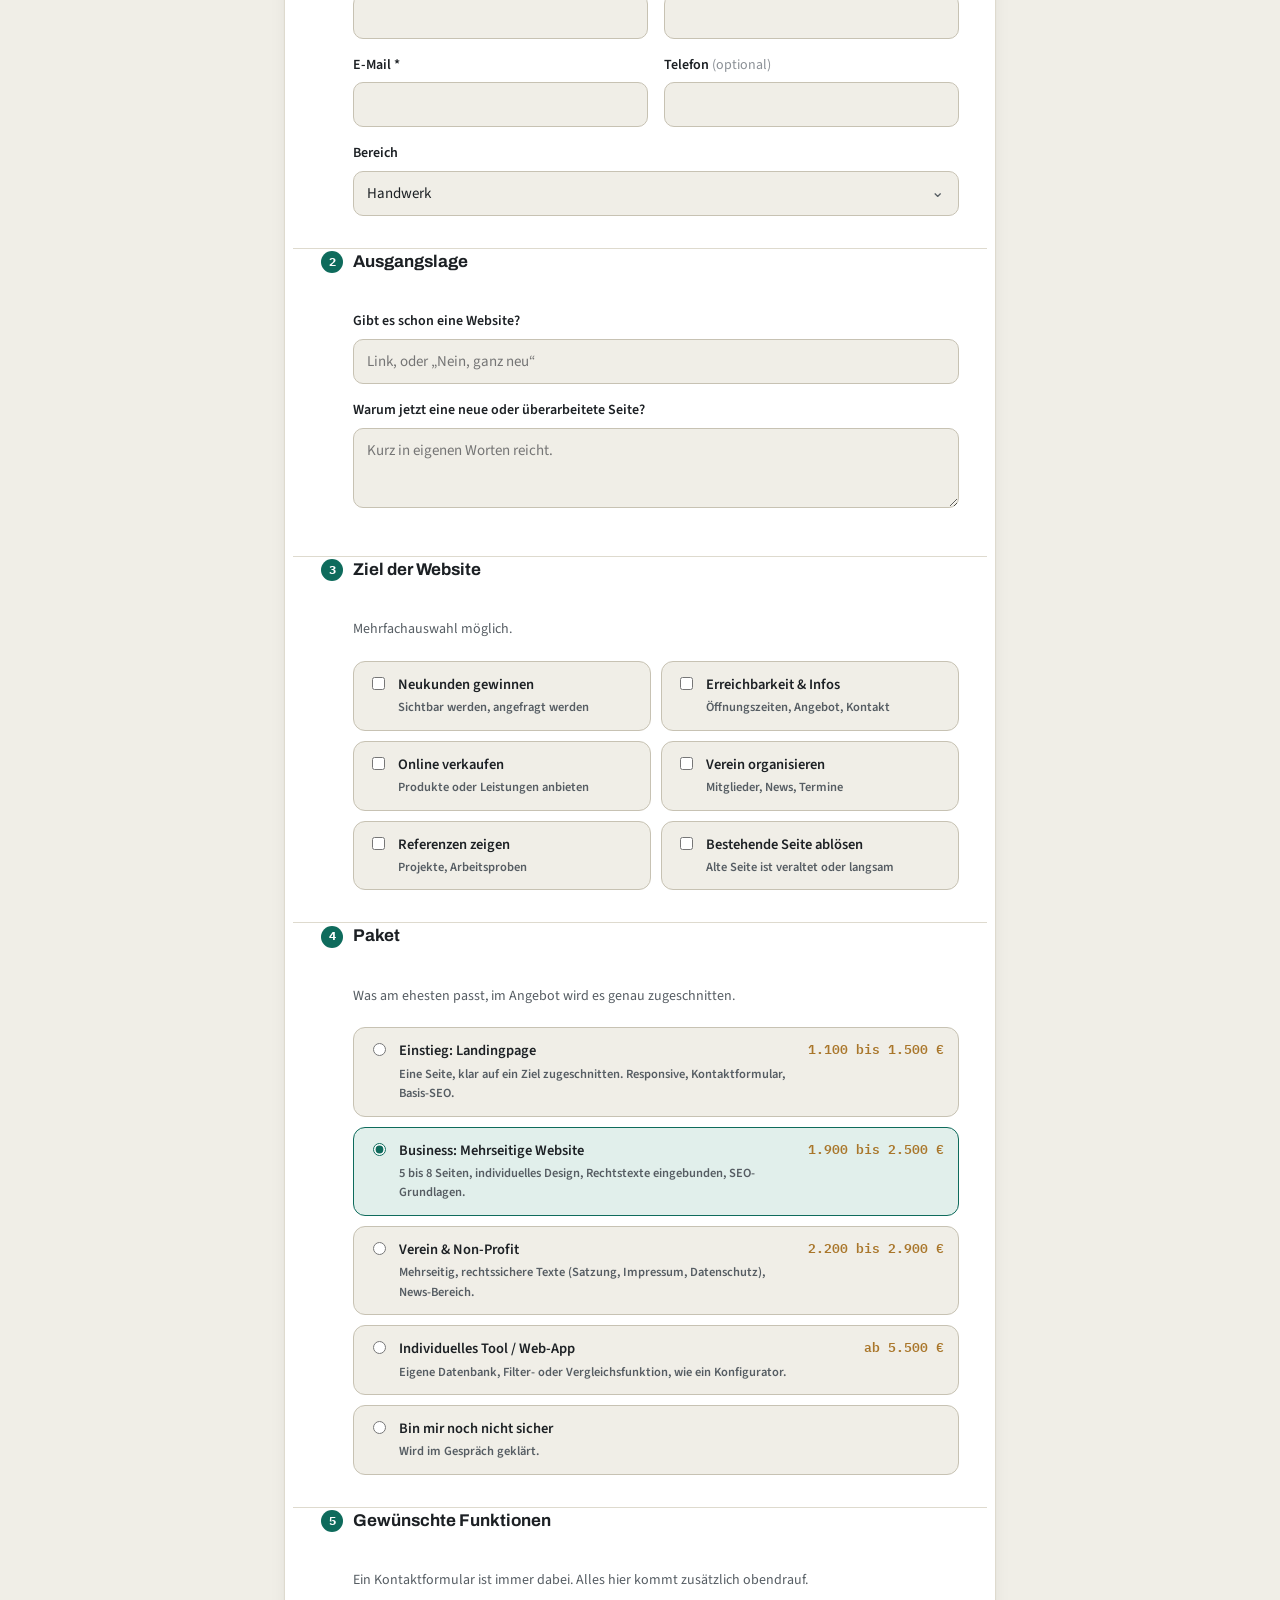
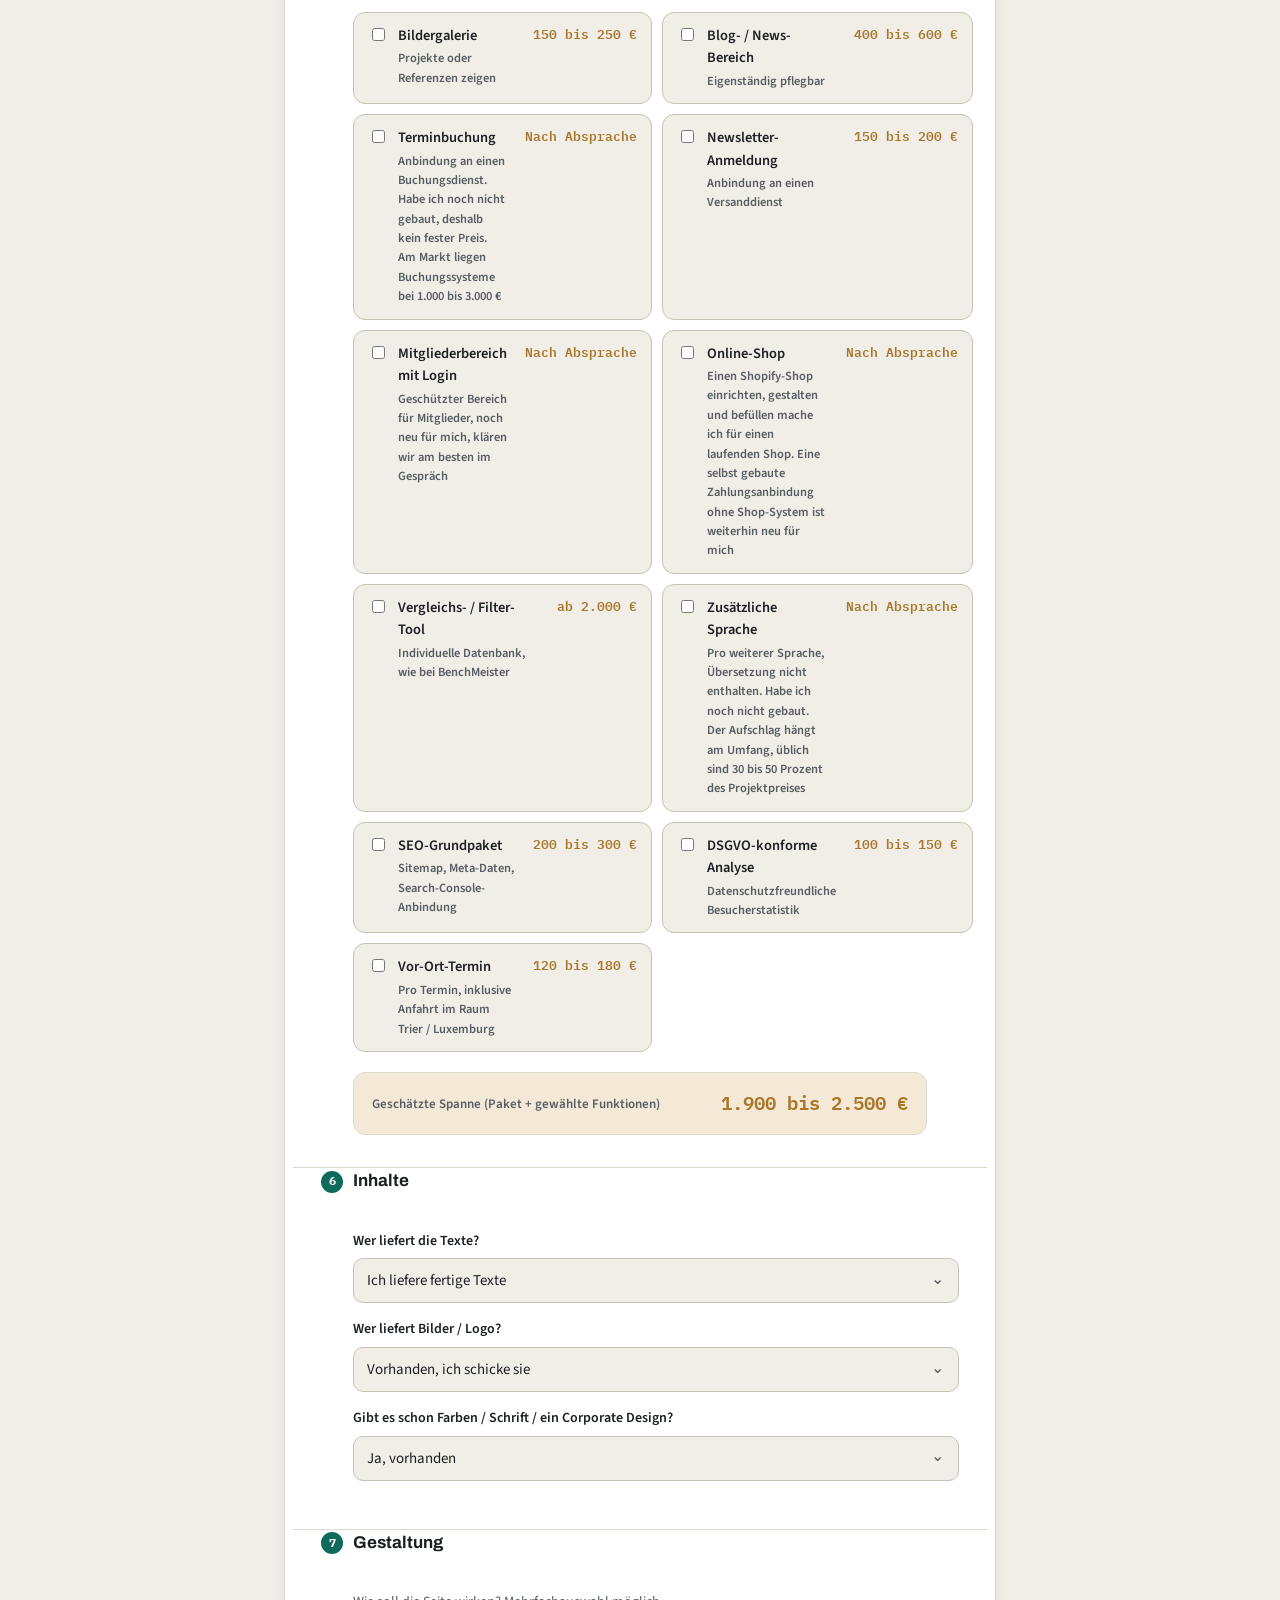
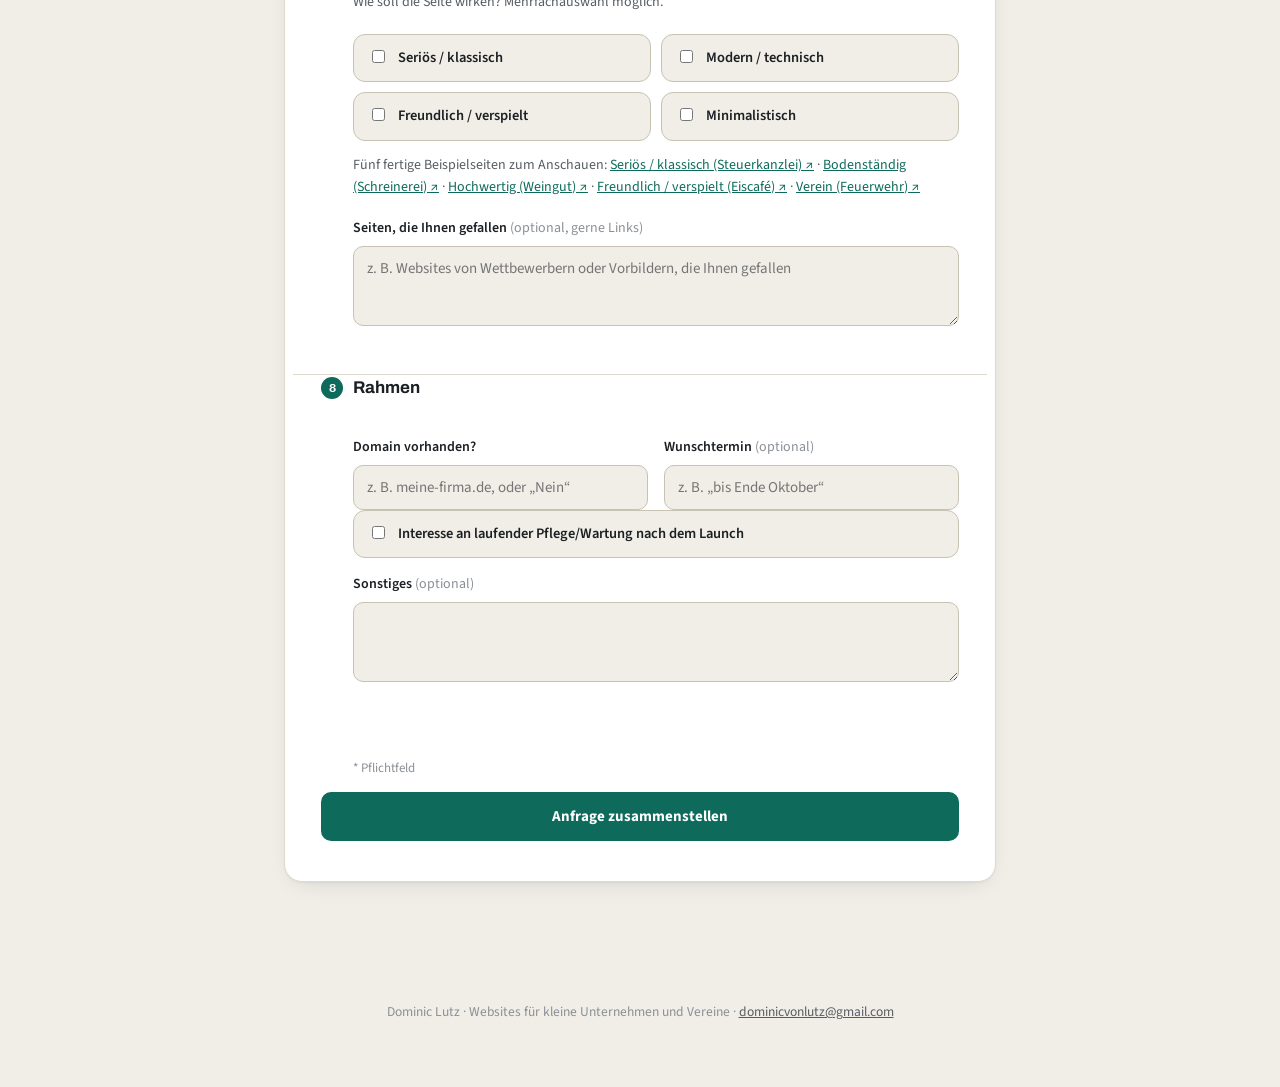
==== commit 7a3535bc: "Fotostudio raus Bei einem Fotostudio sind die Bilder das Produkt. Mit Stockfotos oder erzeugten Bild" ====
--- a/index.html
+++ b/index.html
@@ -631,7 +631,7 @@
           <li>Heller und dunkler Modus, folgt der Systemeinstellung</li>
           <li>Große, klare Schrift, lesbar auch auf dem Handy</li>
         </ul>
-        <p style="margin-top:14px;">Sechs komplette Beispielseiten in sechs Stilen: <a href="/beispiele/steuerkanzlei/" target="_blank" rel="noopener">Steuerkanzlei ↗</a>, <a href="/beispiele/schreinerei/" target="_blank" rel="noopener">Schreinerei ↗</a>, <a href="/beispiele/weingut/" target="_blank" rel="noopener">Weingut ↗</a>, <a href="/beispiele/fotostudio/" target="_blank" rel="noopener">Fotostudio mit Raster-Effekt ↗</a> <a href="/beispiele/eiscafe/" target="_blank" rel="noopener">Eiscafé mit 3D ↗</a> und <a href="/beispiele/feuerwehr/" target="_blank" rel="noopener">Feuerwehr ↗</a>.</p>
+        <p style="margin-top:14px;">Fünf komplette Beispielseiten, jede mit einem Werkzeug, das wirklich rechnet: <a href="/beispiele/steuerkanzlei/" target="_blank" rel="noopener">Steuerkanzlei mit Honorarrechner ↗</a>, <a href="/beispiele/schreinerei/" target="_blank" rel="noopener">Schreinerei als Werkstattriss ↗</a>, <a href="/beispiele/weingut/" target="_blank" rel="noopener">Weingut, bildgeführt ↗</a>, <a href="/beispiele/eiscafe/" target="_blank" rel="noopener">Eiscafé mit Waffelrechner ↗</a> und <a href="/beispiele/feuerwehr/" target="_blank" rel="noopener">Feuerwehr mit Einsatzjahr ↗</a>.</p>
       </div>
       <div class="demo">
         <span class="demo-label">Beispiel</span>
@@ -855,7 +855,7 @@
         <legend><span class="legend-num">7</span>Gestaltung</legend>
         <p class="fs-help">Wie soll die Seite wirken? Mehrfachauswahl möglich.</p>
         <div class="choice-grid" id="styleGrid"></div>
-        <p class="fs-help" style="margin-top:14px;">Sechs fertige Beispielseiten zum Anschauen: <a href="/beispiele/steuerkanzlei/" target="_blank" rel="noopener">Seriös / klassisch (Steuerkanzlei) ↗</a> · <a href="/beispiele/schreinerei/" target="_blank" rel="noopener">Bodenständig (Schreinerei) ↗</a> · <a href="/beispiele/weingut/" target="_blank" rel="noopener">Hochwertig (Weingut) ↗</a> · <a href="/beispiele/fotostudio/" target="_blank" rel="noopener">Modern / kreativ (Fotostudio) ↗</a> · <a href="/beispiele/eiscafe/" target="_blank" rel="noopener">Freundlich / verspielt mit 3D (Eiscafé) ↗</a> · <a href="/beispiele/feuerwehr/" target="_blank" rel="noopener">Verein (Feuerwehr) ↗</a></p>
+        <p class="fs-help" style="margin-top:14px;">Fünf fertige Beispielseiten zum Anschauen: <a href="/beispiele/steuerkanzlei/" target="_blank" rel="noopener">Seriös / klassisch (Steuerkanzlei) ↗</a> · <a href="/beispiele/schreinerei/" target="_blank" rel="noopener">Bodenständig (Schreinerei) ↗</a> · <a href="/beispiele/weingut/" target="_blank" rel="noopener">Hochwertig (Weingut) ↗</a> · <a href="/beispiele/eiscafe/" target="_blank" rel="noopener">Freundlich / verspielt (Eiscafé) ↗</a> · <a href="/beispiele/feuerwehr/" target="_blank" rel="noopener">Verein (Feuerwehr) ↗</a></p>
         <div class="field" style="margin-top:16px;">
           <label for="f-refs">Seiten, die Ihnen gefallen <span class="opt">(optional, gerne Links)</span></label>
           <textarea id="f-refs" name="refs" placeholder="z. B. Websites von Wettbewerbern oder Vorbildern, die Ihnen gefallen"></textarea>
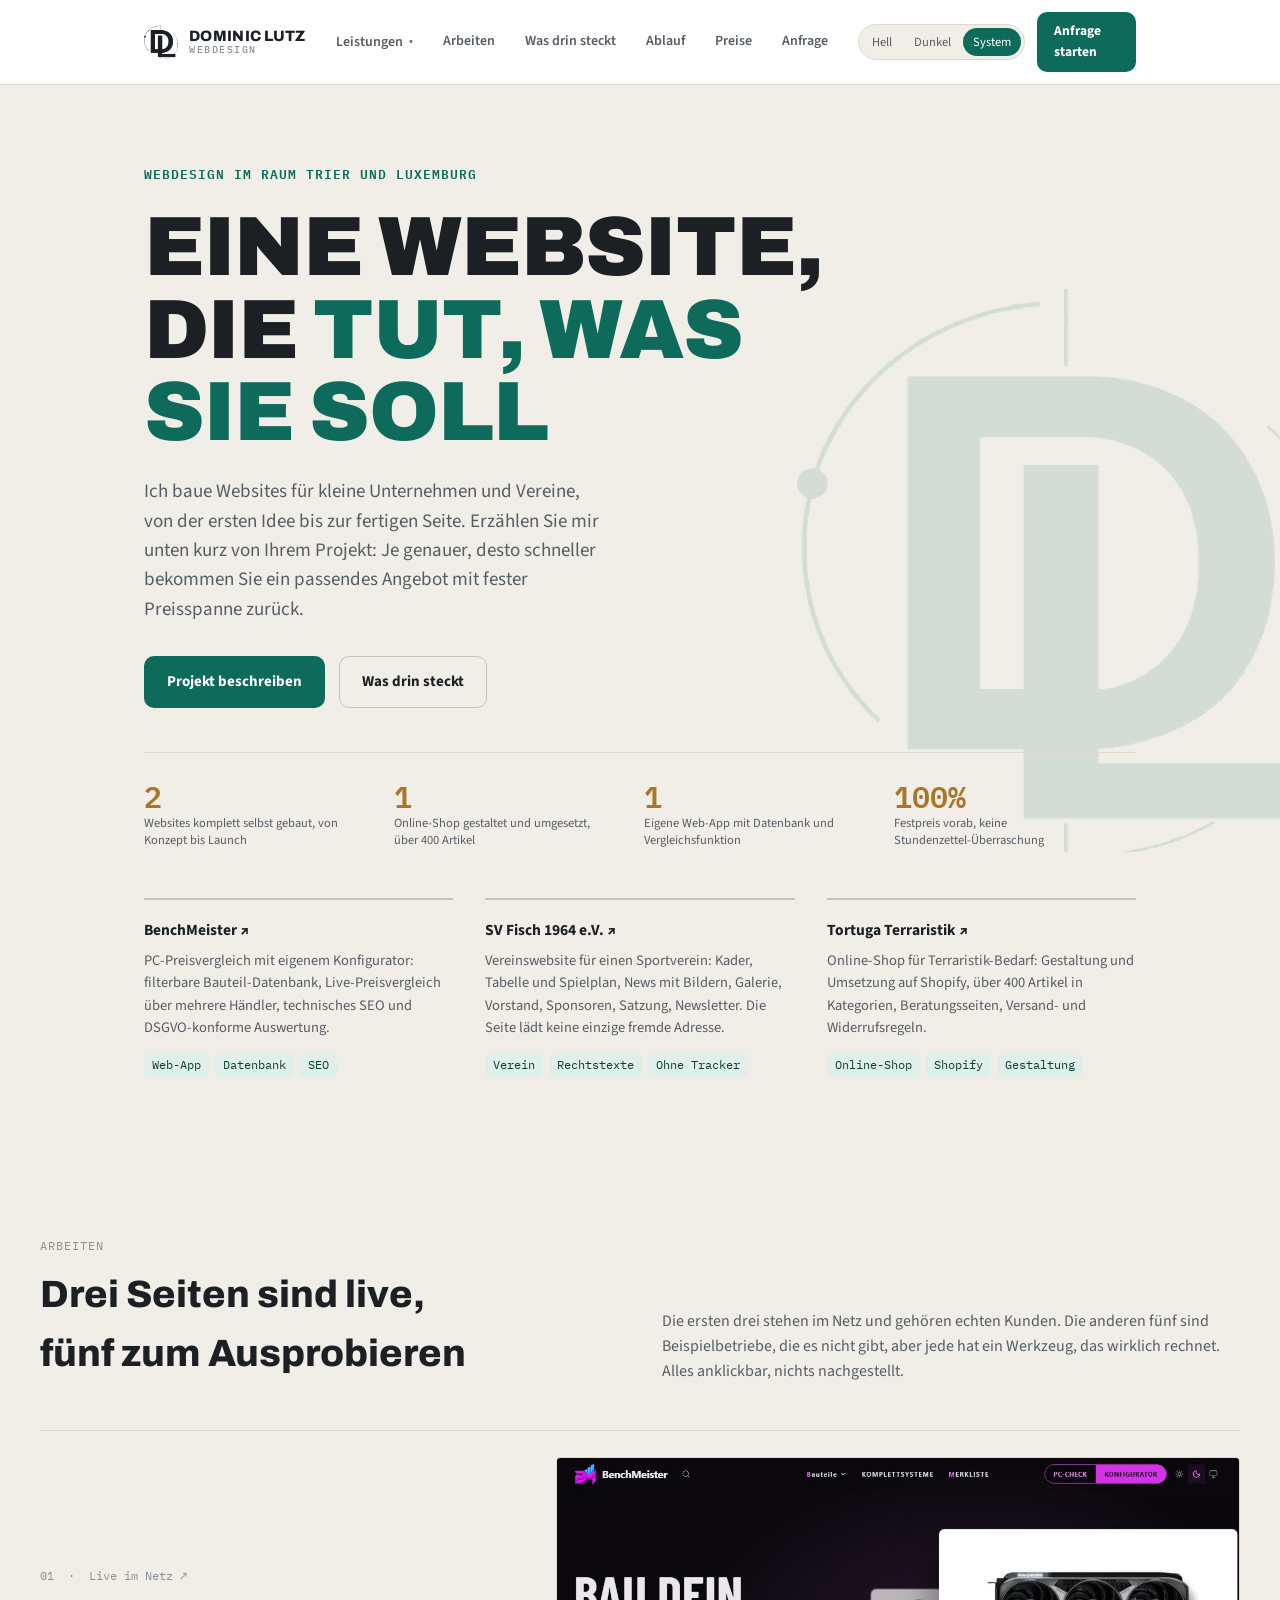
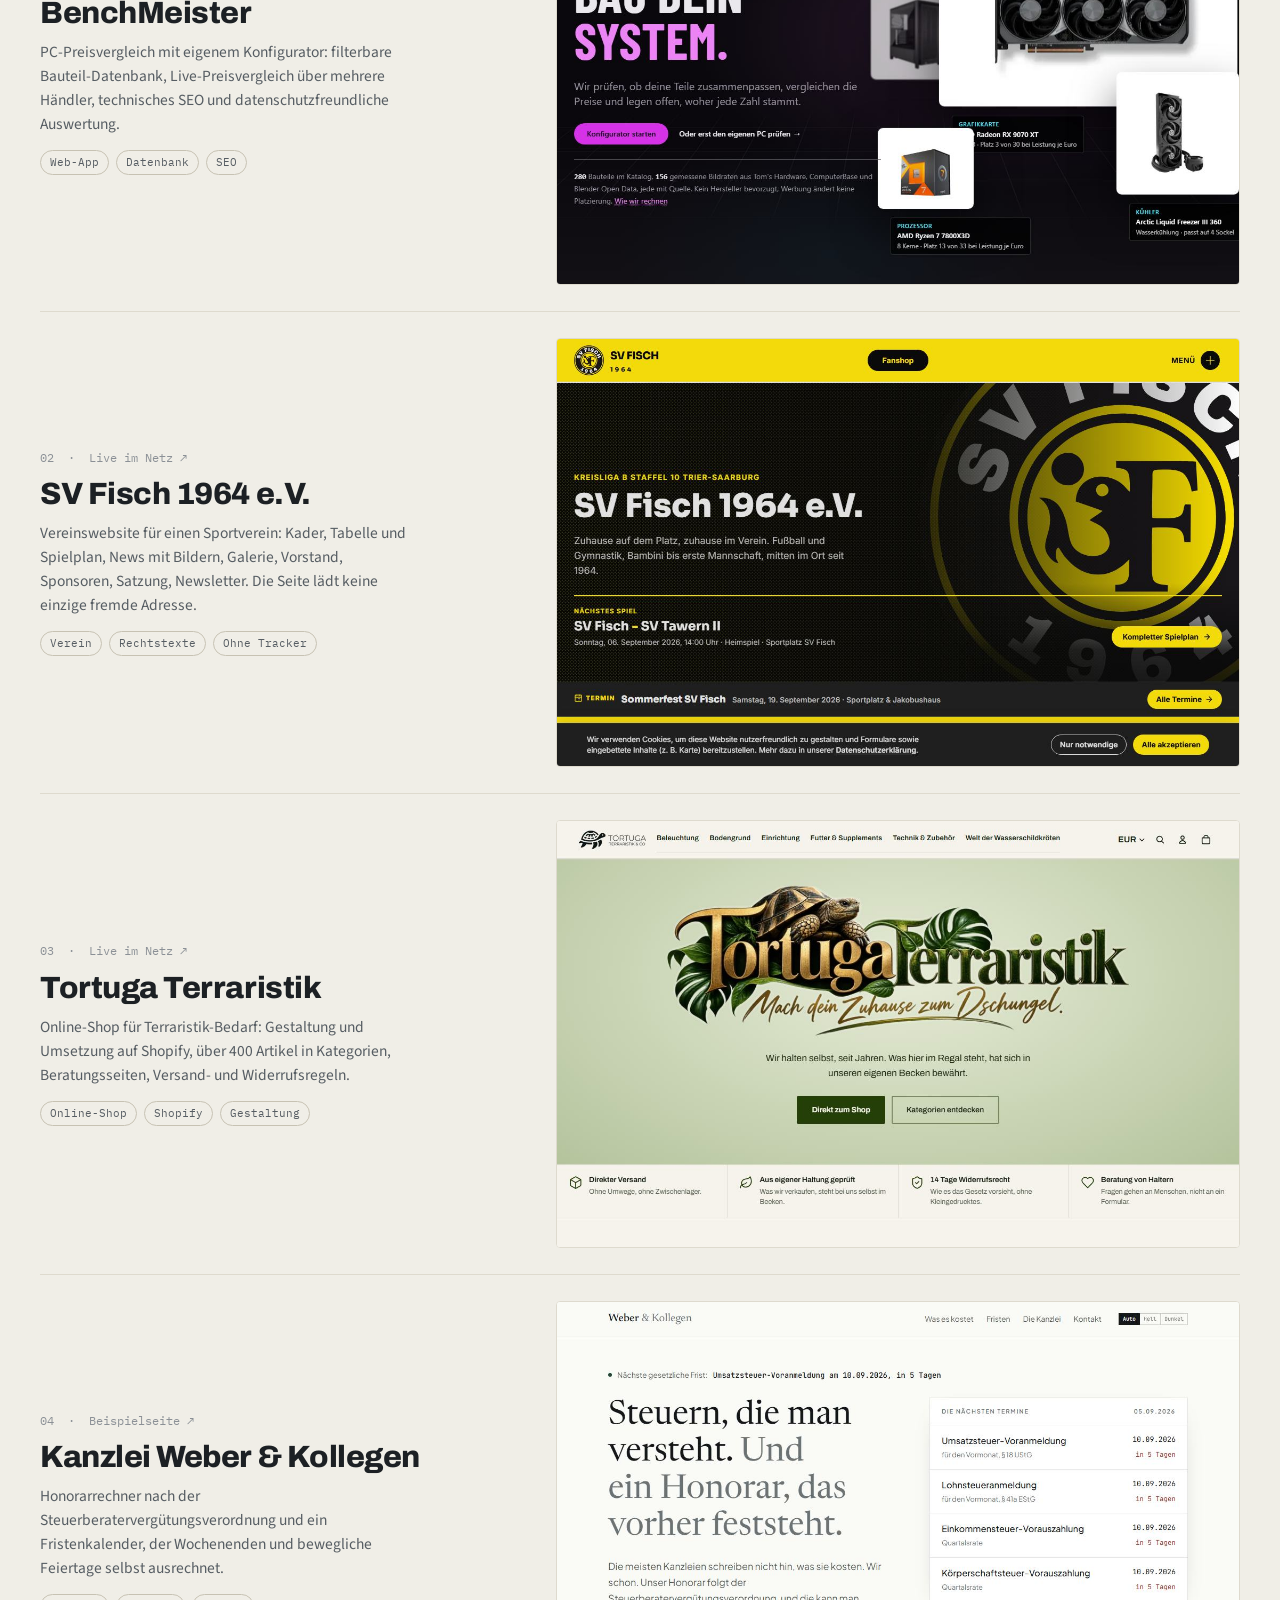
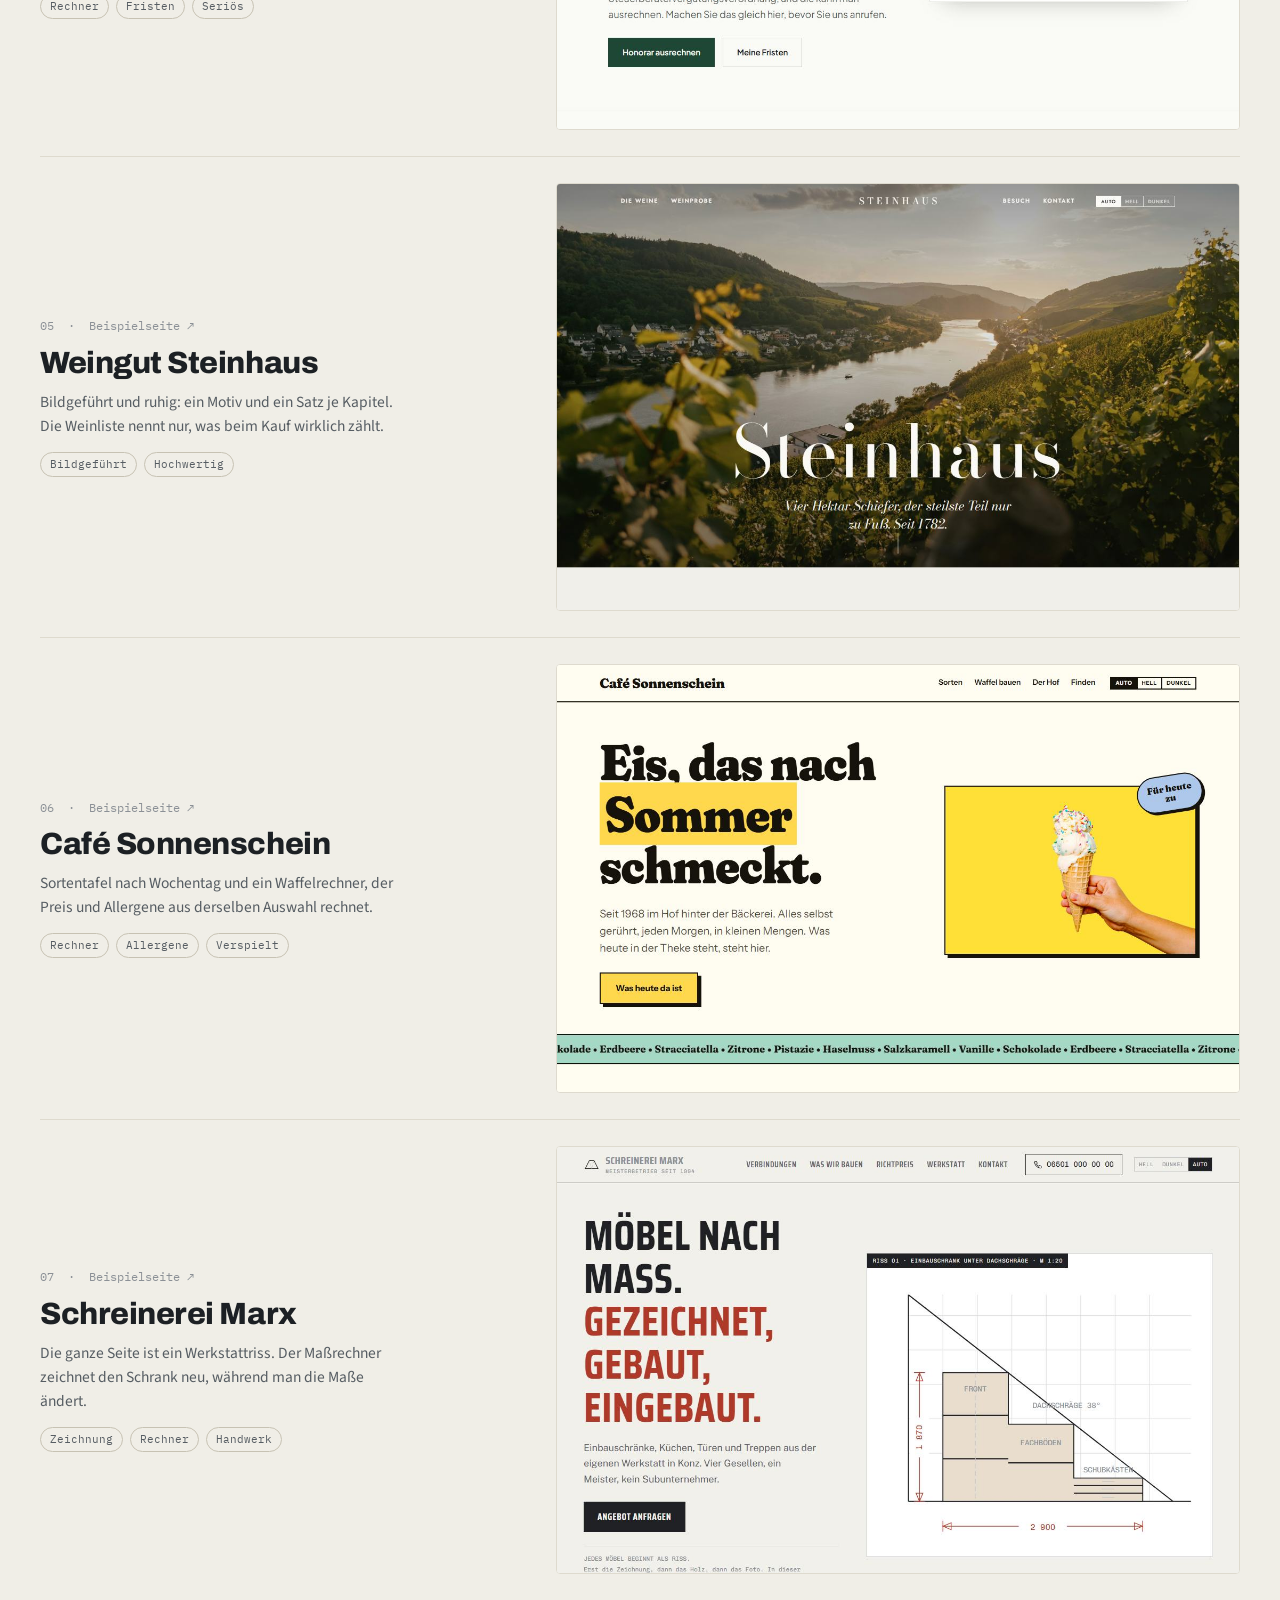
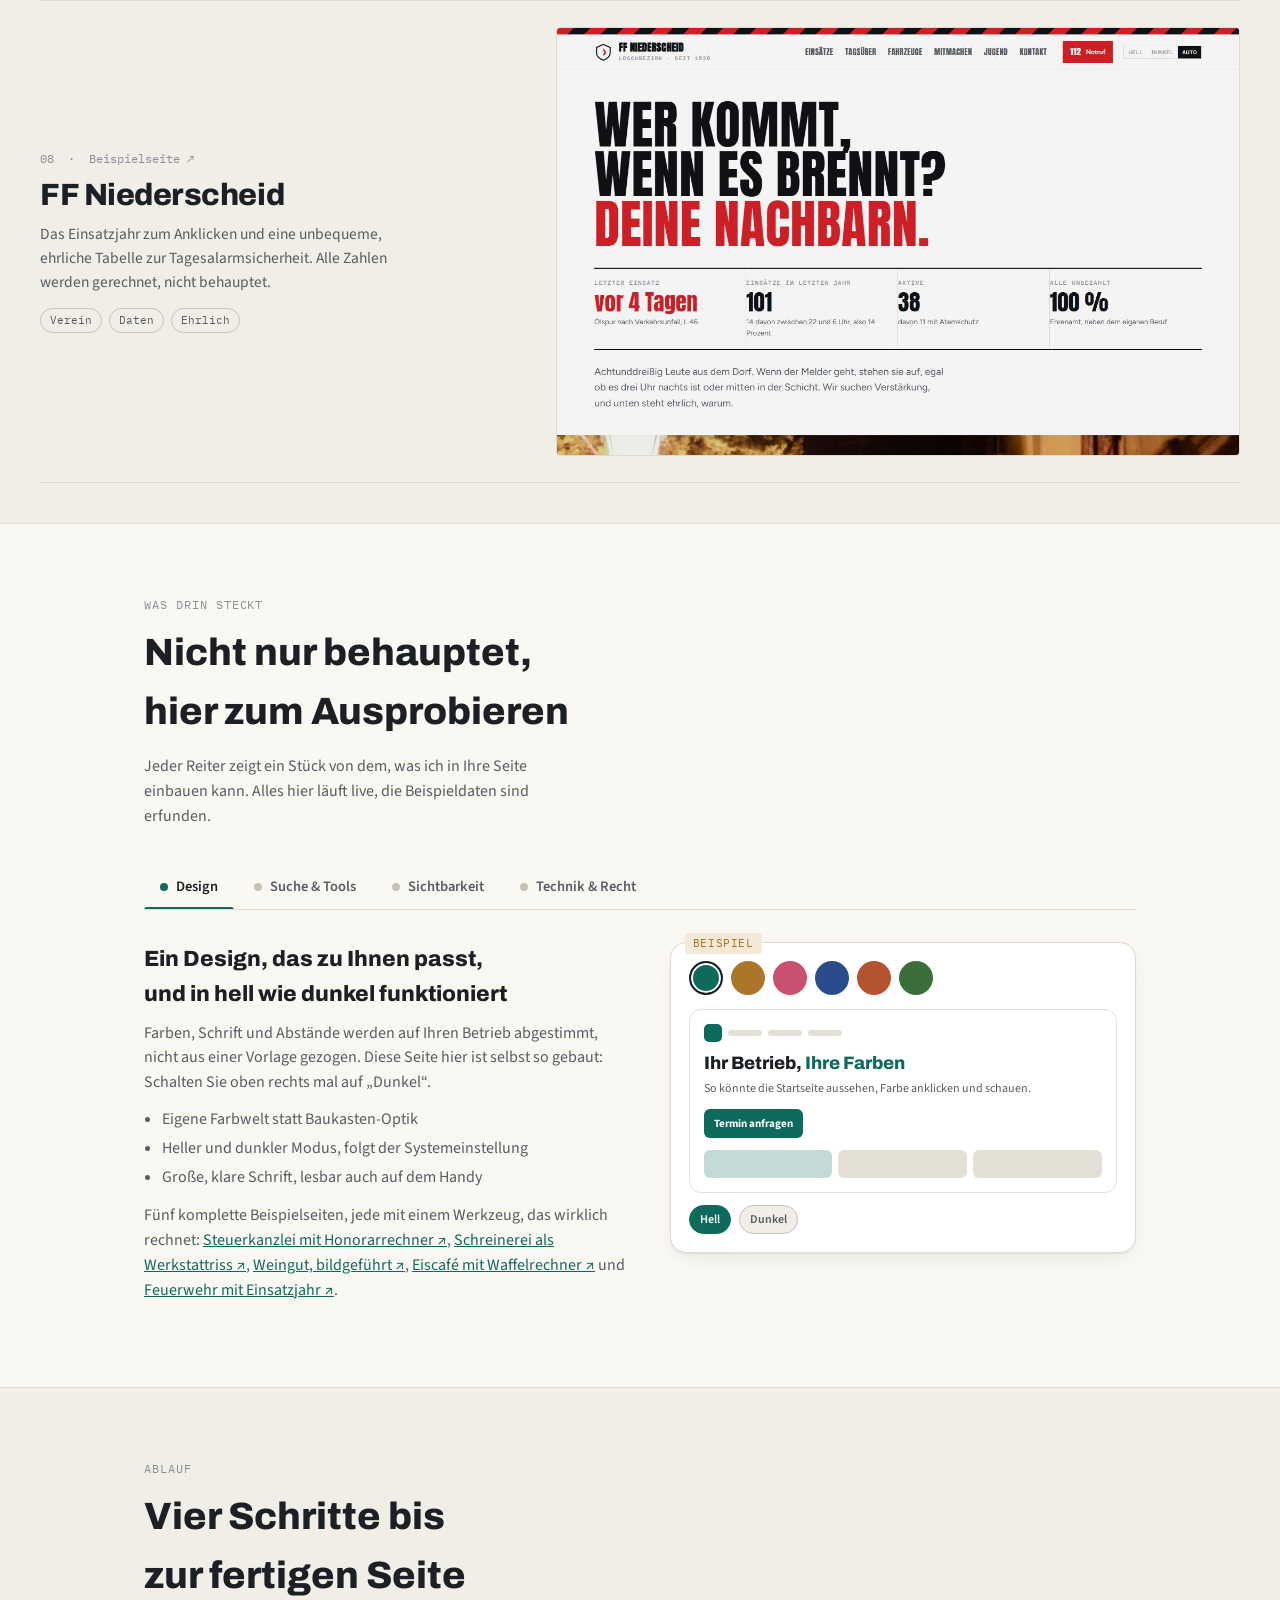
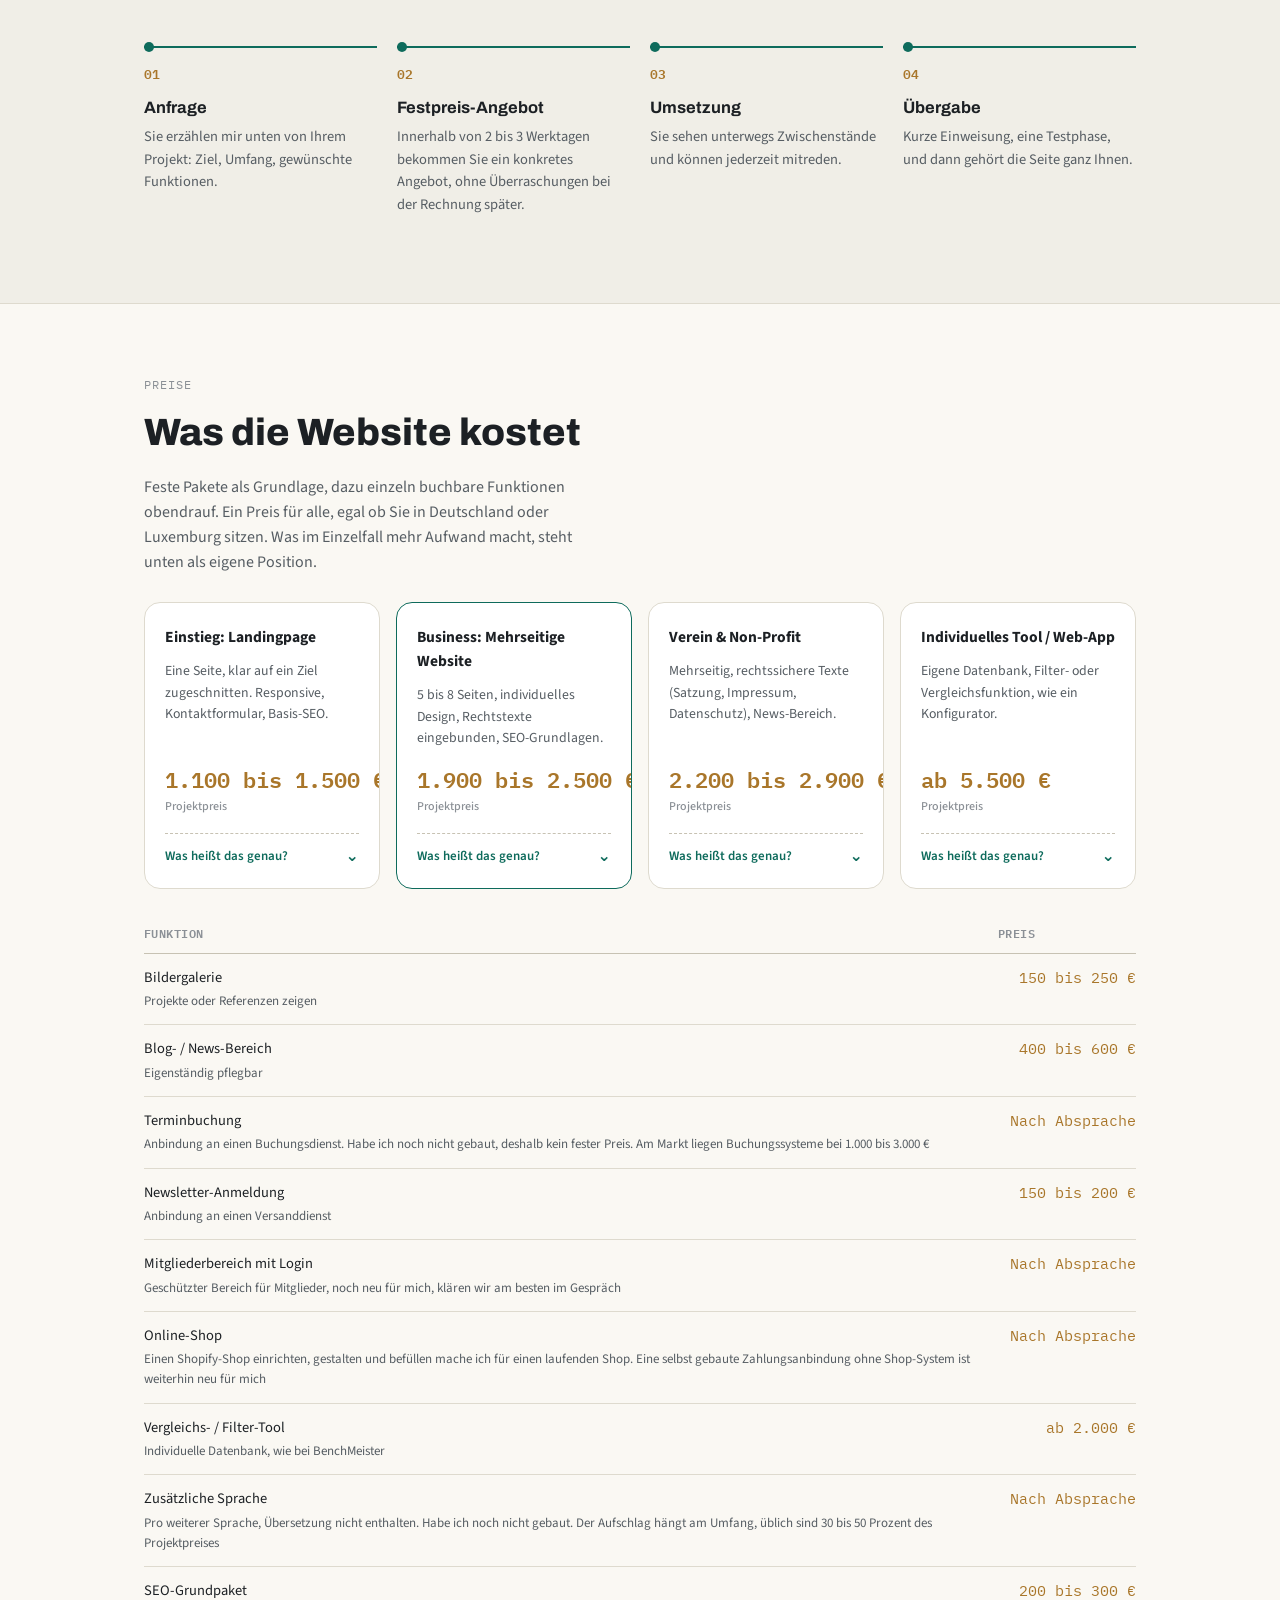
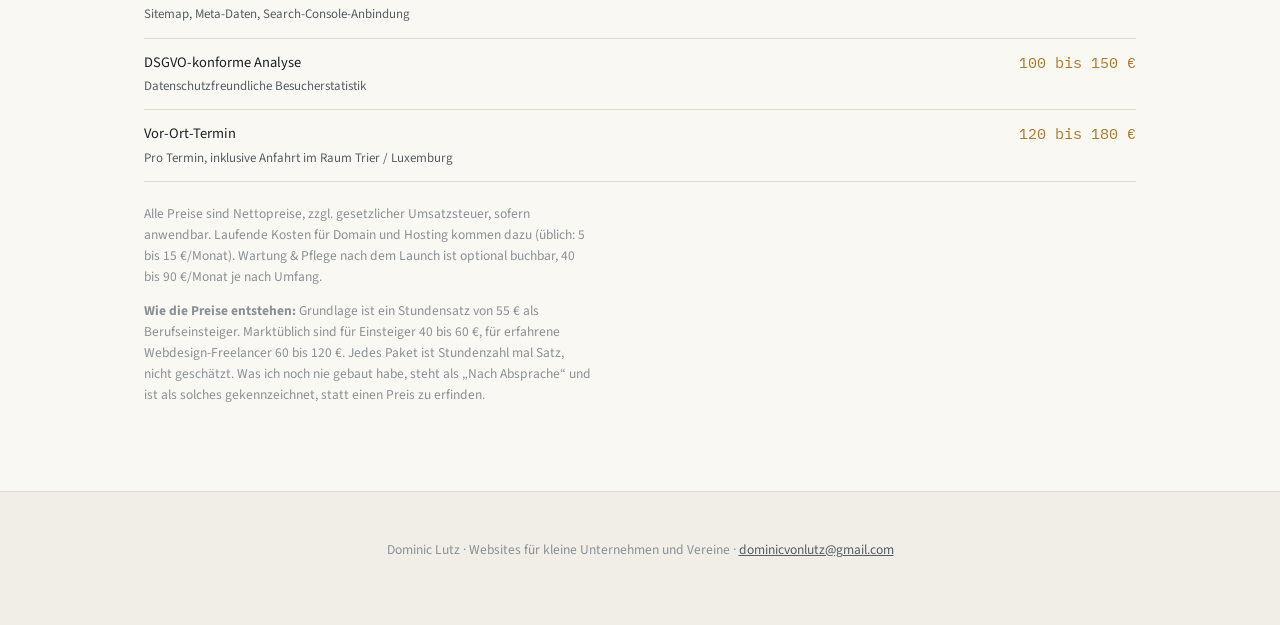
==== commit b85901ec: "Startseite aufgeteilt: Formular auf /anfrage/, Arbeiten als Bilderzeilen Dominics Befund stimmte dop" ====
--- a/index.html
+++ b/index.html
@@ -27,524 +27,7 @@
 <link rel="preconnect" href="https://fonts.googleapis.com">
 <link rel="preconnect" href="https://fonts.gstatic.com" crossorigin>
 <link href="https://fonts.googleapis.com/css2?family=Archivo:wght@600;700;800;900&family=Source+Sans+3:wght@400;500;600;700&family=IBM+Plex+Mono:wght@500;600&display=swap" rel="stylesheet">
-<style>
-  :root{
-    --bg:#F0EEE7;
-    --surface:#FFFFFF;
-    --surface-2:#FAF8F3;
-    --ink:#1C2024;
-    --ink-soft:#565D63;
-    --ink-faint:#8B9096;
-    --border:#DEDACE;
-    --border-strong:#C7C2B3;
-    --accent:#0E6B5C;
-    --accent-strong:#093F35;
-    --accent-tint:#E1EFEB;
-    --gold:#A9762A;
-    --gold-tint:#F3E9D6;
-    --rose:#C9506F;
-    --rose-tint:#F6E1E7;
-    --danger:#AF4430;
-    --focus:#0E6B5C;
-    --link:#1A4FB8;
-    --shadow: 0 1px 2px rgba(28,32,36,.06), 0 8px 24px -12px rgba(28,32,36,.18);
-    --shadow-lift: 0 2px 4px rgba(28,32,36,.06), 0 18px 40px -16px rgba(28,32,36,.28);
-    --blob-1: rgba(14,107,92,.22);
-    --blob-2: rgba(169,118,42,.20);
-    --blob-3: rgba(201,80,111,.16);
-    --shape-alpha: .55;
-    --grid-line: rgba(28,32,36,.05);
-  }
-  @media (prefers-color-scheme: dark){
-    :root:not([data-theme="light"]){
-      --bg:#14181A;
-      --surface:#1C2124;
-      --surface-2:#20262A;
-      --ink:#ECEAE3;
-      --ink-soft:#AAB0B2;
-      --ink-faint:#767D80;
-      --border:#2C3235;
-      --border-strong:#3A4145;
-      --accent:#3FD1B6;
-      --accent-strong:#8CE9D6;
-      --accent-tint:#1B3A34;
-      --gold:#E3B15C;
-      --gold-tint:#3A2F1C;
-      --rose:#F07A9A;
-      --rose-tint:#3D2029;
-      --danger:#E58469;
-      --focus:#3FD1B6;
-      --link:#8AB4F8;
-      --shadow: 0 1px 2px rgba(0,0,0,.3), 0 12px 28px -14px rgba(0,0,0,.5);
-      --shadow-lift: 0 2px 4px rgba(0,0,0,.3), 0 22px 44px -16px rgba(0,0,0,.6);
-      --blob-1: rgba(63,209,182,.16);
-      --blob-2: rgba(227,177,92,.14);
-      --blob-3: rgba(240,122,154,.13);
-      --shape-alpha: .5;
-      --grid-line: rgba(236,234,227,.05);
-    }
-  }
-  :root[data-theme="dark"]{
-    --bg:#14181A;
-    --surface:#1C2124;
-    --surface-2:#20262A;
-    --ink:#ECEAE3;
-    --ink-soft:#AAB0B2;
-    --ink-faint:#767D80;
-    --border:#2C3235;
-    --border-strong:#3A4145;
-    --accent:#3FD1B6;
-    --accent-strong:#8CE9D6;
-    --accent-tint:#1B3A34;
-    --gold:#E3B15C;
-    --gold-tint:#3A2F1C;
-    --rose:#F07A9A;
-    --rose-tint:#3D2029;
-    --danger:#E58469;
-    --focus:#3FD1B6;
-    --link:#8AB4F8;
-    --shadow: 0 1px 2px rgba(0,0,0,.3), 0 12px 28px -14px rgba(0,0,0,.5);
-    --shadow-lift: 0 2px 4px rgba(0,0,0,.3), 0 22px 44px -16px rgba(0,0,0,.6);
-    --blob-1: rgba(63,209,182,.16);
-    --blob-2: rgba(227,177,92,.14);
-    --blob-3: rgba(240,122,154,.13);
-    --shape-alpha: .5;
-    --grid-line: rgba(236,234,227,.05);
-  }
-
-  *{box-sizing:border-box;}
-  html{scroll-behavior:smooth;}
-  body{
-    margin:0;
-    background:var(--bg);
-    color:var(--ink);
-    font-family:"Source Sans 3", ui-sans-serif, system-ui, sans-serif;
-    font-size:16px;
-    line-height:1.55;
-    -webkit-font-smoothing:antialiased;
-    overflow-x:hidden;
-  }
-  h1,h2,h3{
-    font-family:"Archivo", ui-sans-serif, system-ui, sans-serif;
-    color:var(--ink);
-    text-wrap:balance;
-    margin:0;
-  }
-  a{color:var(--accent);}
-  ::selection{background:var(--accent-tint);}
-  :focus-visible{outline:2.5px solid var(--focus); outline-offset:2px; border-radius:4px;}
-  button{font-family:inherit;}
-
-  .num{font-family:"IBM Plex Mono", ui-monospace, monospace; font-variant-numeric:tabular-nums;}
-
-  .wrap{max-width:1040px; margin:0 auto; padding:0 24px;}
-  .wrap-narrow{max-width:760px; margin:0 auto; padding:0 24px;}
-
-  /* ---------- Motion helpers ---------- */
-  @media (prefers-reduced-motion: no-preference){
-    .lift{transition:transform .28s cubic-bezier(.2,.7,.2,1), box-shadow .28s ease, border-color .2s ease;}
-    .lift:hover{transform:translateY(-4px); box-shadow:var(--shadow-lift);}
-    .hero .title, .hero .lede, .hero .hero-cta, .hero .facts-strip, .hero .refs{
-      animation:settle .7s cubic-bezier(.2,.7,.2,1) both;
-    }
-    .hero .lede{animation-delay:.08s;} .hero .hero-cta{animation-delay:.16s;}
-    .hero .facts-strip{animation-delay:.24s;} .hero .refs{animation-delay:.32s;}
-    @keyframes settle{from{transform:translateY(14px);} to{transform:translateY(0);}}
-    .summary-bar.bump{animation:bump .45s ease;}
-    @keyframes bump{0%{transform:scale(1);} 35%{transform:scale(1.025);} 100%{transform:scale(1);}}
-    .check-item.on .check-mark{animation:pop .4s cubic-bezier(.2,.9,.3,1.4) both;}
-    @keyframes pop{from{transform:scale(.4);} to{transform:scale(1);}}
-  }
-
-  /* ---------- Progress bar ---------- */
-  .progress{position:fixed; top:0; left:0; height:2px; width:0; z-index:60; background:var(--accent);}
-
-  /* ---------- NAV ---------- */
-  .topnav{
-    position:sticky; top:0; z-index:50; background:var(--surface); border-bottom:1px solid var(--border);
-  }
-  .topnav-inner{display:flex; align-items:center; gap:16px; padding:12px 24px; position:relative;}
-  .brand{display:flex; align-items:center; gap:11px; text-decoration:none; flex-shrink:0;}
-  .brand i{
-    width:34px; height:34px; display:block; flex-shrink:0;
-    background-color:var(--ink);
-    -webkit-mask:url("marke.png") center/contain no-repeat;
-    mask:url("marke.png") center/contain no-repeat;
-    transition:background-color .15s ease;
-  }
-  .brand b{
-    font-family:"Archivo",sans-serif; font-weight:800; font-size:15px; letter-spacing:.02em;
-    text-transform:uppercase; color:var(--ink); line-height:1.05; white-space:nowrap;
-  }
-  .brand b small{display:block; font-family:"IBM Plex Mono",monospace; font-weight:500; font-size:9.5px;
-    letter-spacing:.16em; color:var(--ink-faint); text-transform:uppercase;}
-  .brand:hover i{background-color:var(--accent);}
-  @media (max-width:520px){ .brand b{display:none;} }
-  .nav-links{display:flex; gap:2px; flex:1; align-items:center;}
-  .nav-links a, .nav-links .menu-btn{
-    font-size:14px; font-weight:600; color:var(--ink-soft); text-decoration:none; padding:8px 14px; border-radius:999px;
-    background:none; border:none; cursor:pointer; display:inline-flex; align-items:center; gap:6px;
-  }
-  .nav-links a:hover, .nav-links .menu-btn:hover, .nav-links .menu-btn[aria-expanded="true"]{background:var(--accent-tint); color:var(--accent-strong);}
-  .menu-btn .chev{display:inline-block; transition:transform .2s ease; font-size:12px;}
-  .menu-btn[aria-expanded="true"] .chev{transform:rotate(180deg);}
-  .nav-right{display:flex; align-items:center; gap:12px;}
-  @media (max-width:720px){ .nav-links{display:none;} }
-
-  .mega{
-    position:absolute; left:24px; top:calc(100% + 8px); width:min(640px, calc(100vw - 48px));
-    background:var(--surface); border:1px solid var(--border); border-radius:16px; box-shadow:var(--shadow-lift);
-    padding:14px; display:grid; grid-template-columns:1fr 1fr; gap:8px;
-    opacity:0; transform:translateY(-6px) scale(.98); pointer-events:none;
-    transition:opacity .18s ease, transform .22s cubic-bezier(.2,.7,.2,1);
-  }
-  .mega.open{opacity:1; transform:none; pointer-events:auto;}
-  .mega a{
-    display:flex; flex-direction:column; gap:4px; padding:12px 14px; border-radius:10px; text-decoration:none; color:var(--ink);
-    border:1px solid transparent;
-  }
-  .mega a:hover{background:var(--surface-2); border-color:var(--border);}
-  .mega .m-name{font-weight:700; font-size:14.5px;}
-  .mega .m-sub{font-size:12.5px; color:var(--ink-soft);}
-  .mega .m-price{font-family:"IBM Plex Mono",monospace; font-size:12.5px; color:var(--gold); margin-top:2px;}
-  .mega .m-foot{grid-column:1/-1; font-size:12.5px; color:var(--ink-faint); padding:6px 14px 2px; border-top:1px solid var(--border); margin-top:4px;}
-  @media (max-width:560px){ .mega{grid-template-columns:1fr;} }
-
-  /* THEME TOGGLE */
-  .theme-toggle{
-    display:flex; gap:2px; background:var(--bg); border:1px solid var(--border);
-    border-radius:999px; padding:3px;
-  }
-  .theme-toggle button{
-    border:none; background:transparent; color:var(--ink-soft); font-size:12.5px;
-    padding:5px 10px; border-radius:999px; cursor:pointer;
-  }
-  .theme-toggle button[aria-pressed="true"]{background:var(--accent); color:#fff;}
-
-  /* ---------- HERO ---------- */
-  header.hero{position:relative; padding:80px 0 64px; overflow:hidden; isolation:isolate;}
-  /* Das Zeichen als Grundfigur, nicht als Bild: gemaskt und in der
-     Akzentfarbe, dadurch in beiden Themes stimmig und 7 statt 1012 KB. */
-  .hero-zeichen{
-    position:absolute; right:max(-90px, -6vw); top:46%; transform:translateY(-50%);
-    width:min(560px, 44vw); aspect-ratio:457/485;
-    background-color:var(--accent);
-    -webkit-mask:url("marke.png") center/contain no-repeat;
-    mask:url("marke.png") center/contain no-repeat;
-    opacity:.12; pointer-events:none; z-index:0;
-  }
-  @media (max-width:820px){ .hero-zeichen{opacity:.07; width:70vw; right:-14vw;} }
-  .hero > .wrap{position:relative; z-index:1;}
-  .eyebrow{
-    font-family:"IBM Plex Mono", monospace; font-size:12.5px; letter-spacing:.08em; text-transform:uppercase;
-    color:var(--accent); font-weight:600; display:flex; align-items:center; gap:10px; margin-bottom:22px;
-  }
-  h1.title{
-    font-size:clamp(40px,7.4vw,84px); font-weight:900; line-height:0.98; letter-spacing:-0.01em;
-    text-transform:uppercase; max-width:15ch;
-  }
-  h1.title .accent-text{color:var(--accent);}
-  p.lede{font-size:19px; color:var(--ink-soft); max-width:52ch; margin-top:24px;}
-  .hero-cta{display:flex; gap:14px; margin-top:32px; flex-wrap:wrap;}
-  .btn{
-    font-weight:700; font-size:15px; border-radius:10px;
-    padding:13px 22px; cursor:pointer; border:1.5px solid transparent; display:inline-flex; align-items:center; gap:8px;
-    text-decoration:none; transition:transform .15s ease, background .15s ease, border-color .15s ease, color .15s ease;
-  }
-  .btn:active{transform:scale(.98);}
-  .btn-primary{background:var(--accent); color:#fff;}
-  .btn-primary:hover{background:var(--accent-strong);}
-  .btn-ghost{background:transparent; border-color:var(--border-strong); color:var(--ink);}
-  .btn-ghost:hover{border-color:var(--accent); color:var(--accent);}
-  .btn-sm{padding:8px 16px; font-size:13.5px;}
-
-  .facts-strip{display:flex; gap:40px; margin-top:44px; padding-top:28px; border-top:1px solid var(--border); flex-wrap:wrap;}
-  .fact{display:flex; flex-direction:column; gap:4px; max-width:210px;}
-  .fact-num{font-size:30px; font-weight:600; color:var(--gold); line-height:1;}
-  .fact-label{font-size:12.5px; color:var(--ink-soft); line-height:1.4;}
-
-  .refs{display:grid; grid-template-columns:repeat(auto-fit, minmax(250px, 1fr)); gap:32px; margin-top:48px;}
-  @media (max-width:640px){.refs{grid-template-columns:1fr;}}
-  .ref-card{border-top:2px solid var(--border-strong); padding:18px 0 0; position:relative; display:flex; flex-direction:column;}
-  .ref-card::before{
-    content:""; position:absolute; top:-2px; left:0; height:2px; width:0; background:var(--accent);
-    transition:width .35s cubic-bezier(.2,.7,.2,1);
-  }
-  .ref-card:hover::before{width:100%;}
-  .ref-card .ref-name{font-weight:700; font-size:15.5px;}
-  .ref-card .ref-name a{color:var(--ink); text-decoration:none;}
-  .ref-card .ref-name a:hover{color:var(--accent);}
-  .ref-card p{color:var(--ink-soft); font-size:14.5px; margin:8px 0 0;}
-  .ref-tags{display:flex; gap:6px; flex-wrap:wrap; margin-top:auto; padding-top:14px;}
-  .tag{
-    font-family:"IBM Plex Mono",monospace; font-size:11.5px; background:var(--accent-tint); color:var(--accent-strong);
-    padding:3px 8px; border-radius:5px;
-  }
-
-  /* ---------- Sections ---------- */
-  section{padding:72px 0; position:relative;}
-  section.has-deco{overflow:hidden;}
-  section.alt{background:var(--surface-2); border-top:1px solid var(--border); border-bottom:1px solid var(--border);}
-  section.grid-bg{
-    background-image:linear-gradient(var(--grid-line) 1px, transparent 1px), linear-gradient(90deg, var(--grid-line) 1px, transparent 1px);
-    background-size:32px 32px;
-  }
-  .kicker{font-family:"IBM Plex Mono",monospace; font-size:12px; letter-spacing:.08em; text-transform:uppercase; color:var(--ink-faint); margin-bottom:10px; display:flex; align-items:center; gap:10px;}
-  h2.h2{font-size:clamp(26px,3.4vw,38px); font-weight:800; max-width:22ch;}
-  p.h2-sub{color:var(--ink-soft); margin-top:12px; max-width:56ch; font-size:16px;}
-
-  section > .wrap, section > .wrap-narrow{position:relative; z-index:1;}
-
-  /* ---------- CAPABILITIES (tabs) ---------- */
-  .tabs{display:flex; gap:4px; position:relative; margin-top:36px; border-bottom:1px solid var(--border); overflow-x:auto; scrollbar-width:none;}
-  .tabs::-webkit-scrollbar{display:none;}
-  .tab{
-    background:none; border:none; padding:12px 16px; font-size:14.5px; font-weight:600; color:var(--ink-soft); cursor:pointer;
-    white-space:nowrap; border-radius:8px 8px 0 0; position:relative; display:inline-flex; align-items:center; gap:8px;
-  }
-  .tab .dot{width:8px; height:8px; border-radius:50%; background:var(--border-strong);}
-  .tab[aria-selected="true"]{color:var(--ink);}
-  .tab[aria-selected="true"] .dot{background:var(--accent);}
-  .tab:hover{color:var(--ink);}
-  .tab-ind{position:absolute; bottom:-1px; height:3px; background:var(--accent); border-radius:3px 3px 0 0;
-    transition:left .3s cubic-bezier(.2,.7,.2,1), width .3s cubic-bezier(.2,.7,.2,1);}
-  .panel{display:grid; grid-template-columns:1.05fr 1fr; gap:36px; padding-top:32px; align-items:start;}
-  @media (max-width:820px){.panel{grid-template-columns:1fr;}}
-  .panel[hidden]{display:none;}
-  .panel h3{font-size:22px; font-weight:800; margin-bottom:10px;}
-  .panel p{color:var(--ink-soft); margin:0 0 12px;}
-  .panel ul{margin:8px 0 0; padding-left:18px; color:var(--ink-soft);}
-  .panel li{margin:4px 0;}
-  .demo{
-    background:var(--surface); border:1px solid var(--border); border-radius:16px; padding:18px; box-shadow:var(--shadow);
-    position:relative;
-  }
-  .demo-label{
-    position:absolute; top:-10px; left:14px; font-family:"IBM Plex Mono",monospace; font-size:10.5px; letter-spacing:.06em; text-transform:uppercase;
-    background:var(--gold-tint); color:var(--gold); padding:2px 8px; border-radius:4px;
-  }
-
-  /* demo: design */
-  .swatches{display:flex; gap:8px; margin-bottom:14px; flex-wrap:wrap;}
-  .swatch{width:34px; height:34px; border-radius:50%; border:2px solid transparent; cursor:pointer; padding:0; position:relative;}
-  .swatch[aria-pressed="true"]{border-color:var(--ink); box-shadow:0 0 0 2px var(--surface) inset;}
-  .mini{
-    --m-accent:#0E6B5C; --m-bg:#FFFFFF; --m-ink:#1C2024; --m-soft:#565D63; --m-border:#E4E0D6;
-    background:var(--m-bg); color:var(--m-ink); border:1px solid var(--m-border); border-radius:12px; padding:14px; transition:background .3s, color .3s;
-  }
-  .mini.dark{--m-bg:#1B2024; --m-ink:#ECEAE3; --m-soft:#A9AFB2; --m-border:#333A3E;}
-  .mini-nav{display:flex; gap:6px; align-items:center; margin-bottom:12px;}
-  .mini-nav b{width:18px; height:18px; border-radius:5px; background:var(--m-accent); display:block;}
-  .mini-nav i{height:6px; width:34px; border-radius:3px; background:var(--m-border); display:block;}
-  .mini-h{font-family:"Archivo",sans-serif; font-weight:800; font-size:18px; line-height:1.1;}
-  .mini-h span{color:var(--m-accent);}
-  .mini-p{font-size:12px; color:var(--m-soft); margin:6px 0 10px;}
-  .mini-btn{display:inline-block; background:var(--m-accent); color:#fff; font-size:11px; font-weight:700; padding:6px 10px; border-radius:6px;}
-  .mini-cards{display:grid; grid-template-columns:repeat(3,1fr); gap:6px; margin-top:12px;}
-  .mini-cards i{display:block; height:28px; border-radius:6px; background:var(--m-border);}
-  .mini-cards i:first-child{background:color-mix(in srgb, var(--m-accent) 25%, var(--m-bg));}
-  .mini-tools{display:flex; gap:8px; margin-top:12px; align-items:center;}
-  .chip{
-    font-size:12px; font-weight:600; padding:5px 10px; border-radius:999px; border:1px solid var(--border-strong); background:var(--bg); color:var(--ink-soft); cursor:pointer;
-  }
-  .chip[aria-pressed="true"]{background:var(--accent); border-color:var(--accent); color:#fff;}
-
-  /* demo: search */
-  .search-row{display:flex; gap:8px; align-items:center; flex-wrap:wrap;}
-  .search-row input{flex:1; min-width:160px;}
-  .chips{display:flex; gap:6px; margin:10px 0; flex-wrap:wrap;}
-  .results{list-style:none; margin:0; padding:0; max-height:220px; overflow:auto; border-top:1px solid var(--border);}
-  .results li{display:flex; justify-content:space-between; gap:10px; padding:8px 2px; border-bottom:1px solid var(--border); font-size:14px;}
-  .results li .cat{font-size:11.5px; color:var(--ink-faint); font-family:"IBM Plex Mono",monospace; margin-left:8px;}
-  .results li .pr{font-family:"IBM Plex Mono",monospace; color:var(--gold);}
-  .results li mark{background:var(--gold-tint); color:inherit; border-radius:2px; padding:0 1px;}
-  .results .empty{color:var(--ink-faint); justify-content:center;}
-  .res-count{font-size:12.5px; color:var(--ink-faint); margin-top:8px; font-family:"IBM Plex Mono",monospace;}
-
-  /* demo: google preview */
-  .serp{border:1px solid var(--border); border-radius:10px; padding:14px 16px; background:var(--bg); margin-top:12px;}
-  .serp .url{font-size:12.5px; color:var(--ink-soft); display:flex; align-items:center; gap:8px;}
-  .serp .url b{width:20px; height:20px; border-radius:50%; background:var(--accent-tint); display:inline-flex; align-items:center; justify-content:center; font-size:10px; color:var(--accent-strong);}
-  .serp .t{color:var(--link); font-size:18px; margin-top:4px; line-height:1.25; overflow:hidden; text-overflow:ellipsis; white-space:nowrap;}
-  .serp .d{font-size:13.5px; color:var(--ink-soft); margin-top:4px;}
-  .counter{font-family:"IBM Plex Mono",monospace; font-size:11.5px; color:var(--ink-faint);}
-  .counter.over{color:var(--danger);}
-
-  /* demo: responsive + checklist */
-  .frame-ctl{display:flex; gap:6px; margin-bottom:12px;}
-  .frame{margin:0 auto; border:1px solid var(--border-strong); border-radius:12px; background:var(--bg); padding:10px; transition:width .35s cubic-bezier(.2,.7,.2,1); width:100%;}
-  .frame.phone{width:150px;} .frame.tablet{width:260px;}
-  .frame .f-nav{display:flex; gap:4px; margin-bottom:8px;}
-  .frame .f-nav i{height:6px; flex:1; border-radius:3px; background:var(--border-strong);}
-  .frame .f-hero{height:34px; border-radius:6px; background:linear-gradient(90deg,var(--accent-tint),var(--gold-tint)); margin-bottom:8px;}
-  .frame .f-grid{display:grid; gap:6px; grid-template-columns:repeat(3,1fr);}
-  .frame.tablet .f-grid{grid-template-columns:repeat(2,1fr);}
-  .frame.phone .f-grid{grid-template-columns:1fr;}
-  .frame .f-grid i{display:block; height:26px; border-radius:6px; background:var(--surface); border:1px solid var(--border);}
-  .checklist{list-style:none; margin:16px 0 0; padding:0; display:grid; gap:8px;}
-  .check-item{display:flex; align-items:center; gap:10px; font-size:14px; color:var(--ink-soft);}
-  .check-mark{width:20px; height:20px; border-radius:50%; border:1.5px solid var(--border-strong); display:inline-flex; align-items:center; justify-content:center; font-size:11px; color:#fff; flex-shrink:0;}
-  .check-item.on .check-mark{background:var(--accent); border-color:var(--accent);}
-  .check-item.on{color:var(--ink);}
-
-  /* ---------- PROCESS ---------- */
-  .process{display:grid; grid-template-columns:repeat(4,1fr); gap:20px; margin-top:40px;}
-  @media (max-width:760px){.process{grid-template-columns:1fr 1fr;}}
-  @media (max-width:480px){.process{grid-template-columns:1fr;}}
-  .step{border-top:2px solid var(--accent); padding-top:14px; position:relative;}
-  .step::after{content:""; position:absolute; top:-6px; left:0; width:10px; height:10px; border-radius:50%; background:var(--accent); transition:transform .25s ease;}
-  .step:hover::after{transform:scale(1.6);}
-  .step .step-num{font-family:"IBM Plex Mono",monospace; color:var(--gold); font-weight:600; font-size:13px;}
-  .step h3{font-size:16.5px; margin-top:8px; font-weight:700;}
-  .step p{color:var(--ink-soft); font-size:14.5px; margin-top:6px;}
-
-  /* ---------- PRICING ---------- */
-  .pkg-grid{display:grid; grid-template-columns:repeat(4,1fr); gap:16px; margin-top:28px;}
-  @media (max-width:900px){.pkg-grid{grid-template-columns:1fr 1fr;}}
-  @media (max-width:560px){.pkg-grid{grid-template-columns:1fr;}}
-  .pkg-card{
-    background:var(--surface); border:1px solid var(--border); border-radius:16px; padding:22px 20px;
-    display:flex; flex-direction:column; gap:12px; position:relative; overflow:hidden;
-  }
-  .pkg-card.feat{border-color:var(--accent);}
-  .pkg-name{font-weight:700; font-size:15.5px;}
-  .pkg-desc{color:var(--ink-soft); font-size:13.8px; flex:1;}
-  .pkg-price{font-family:"IBM Plex Mono",monospace; font-weight:600; font-size:clamp(18px, 1.75vw, 24px); color:var(--gold); white-space:nowrap; transition:opacity .2s;}
-  @media (max-width:900px){ .pkg-price{font-size:24px;} }
-  .pkg-price small{display:block; font-family:"Source Sans 3",sans-serif; font-weight:500; font-size:12px; color:var(--ink-faint); margin-top:2px;}
-
-  .pkg-details{margin-top:4px; padding-top:12px; border-top:1px dashed var(--border-strong);}
-  .pkg-details summary{
-    list-style:none; cursor:pointer; display:flex; align-items:center; justify-content:space-between; gap:8px;
-    font-size:13px; font-weight:600; color:var(--accent); user-select:none;
-  }
-  .pkg-details summary::-webkit-details-marker{display:none;}
-  .pkg-details summary::after{content:"⌄"; font-size:16px; line-height:1; transition:transform .18s ease; flex-shrink:0;}
-  .pkg-details[open] summary::after{transform:rotate(180deg);}
-  .pkg-details p{font-size:13.3px; color:var(--ink-soft); line-height:1.55; margin:10px 0 0;}
-  @media (prefers-reduced-motion: reduce){ .pkg-details summary::after, .tab-ind, .mega, .frame{transition:none;} }
-
-  .addon-table{width:100%; border-collapse:collapse; margin-top:36px; font-size:14.5px;}
-  .addon-table th{
-    text-align:left; font-family:"IBM Plex Mono",monospace; font-size:11.5px; letter-spacing:.04em; text-transform:uppercase;
-    color:var(--ink-faint); font-weight:600; padding:0 0 10px; border-bottom:1px solid var(--border-strong);
-  }
-  .addon-table td{padding:13px 0; border-bottom:1px solid var(--border); vertical-align:top;}
-  .addon-table tr{transition:background .15s;}
-  .addon-table tbody tr:hover{background:var(--surface);}
-  .addon-table td:last-child{text-align:right; font-family:"IBM Plex Mono",monospace; color:var(--gold); white-space:nowrap; padding-left:12px;}
-  .addon-table .addon-note{color:var(--ink-soft); font-size:13px; display:block; margin-top:2px;}
-  .table-scroll{overflow-x:auto;}
-  .price-note{color:var(--ink-faint); font-size:13.5px; margin-top:22px; max-width:64ch;}
-
-  /* ---------- FORM ---------- */
-  .form-shell{
-    background:var(--surface); border:1px solid var(--border); border-radius:18px; box-shadow:var(--shadow);
-    padding:8px; margin-top:36px;
-  }
-  fieldset{border:none; margin:0; padding:32px 28px; border-bottom:1px solid var(--border); min-inline-size:0; min-width:0;}
-  fieldset:last-of-type{border-bottom:none;}
-  @media (max-width:600px){
-    fieldset{padding:24px 16px;}
-    .fs-help, .field, .field-grid, .choice-grid, .radio-list, .req-note{margin-left:0;}
-    .summary-bar{margin-left:0; margin-right:0;}
-    .submit-row{padding:24px 16px 28px;}
-    .review-box{margin:0 8px 12px;}
-  }
-  legend{
-    font-family:"Archivo",sans-serif; font-weight:700; font-size:17px; padding:0; margin-bottom:4px;
-    display:flex; align-items:center; gap:10px;
-  }
-  .legend-num{
-    font-family:"IBM Plex Mono",monospace; font-size:12px; color:#fff; background:var(--accent);
-    width:22px; height:22px; border-radius:50%; display:inline-flex; align-items:center; justify-content:center; flex-shrink:0;
-  }
-  .fs-help{color:var(--ink-soft); font-size:14px; margin:0 0 20px 32px;}
-
-  .field-grid{display:grid; grid-template-columns:1fr 1fr; gap:16px; margin-left:32px;}
-  @media (max-width:600px){.field-grid{grid-template-columns:1fr;}}
-  .field{display:flex; flex-direction:column; gap:6px; margin-bottom:16px; margin-left:32px;}
-  .field.in-grid{margin-left:0; margin-bottom:0;}
-  .field.full{grid-column:1/-1;}
-  label{font-size:14px; font-weight:600; color:var(--ink);}
-  label .opt{font-weight:400; color:var(--ink-faint);}
-  input[type="text"], input[type="email"], input[type="tel"], input[type="search"], textarea{
-    font-family:"Source Sans 3",sans-serif; font-size:15px; padding:11px 13px; border-radius:10px;
-    border:1.5px solid var(--border-strong); background:var(--bg); color:var(--ink); width:100%;
-    transition:border-color .15s, box-shadow .15s;
-  }
-  textarea{resize:vertical; min-height:80px;}
-  input:focus, textarea:focus{border-color:var(--accent); box-shadow:0 0 0 3px var(--accent-tint);}
-  select.fancy{position:absolute; width:1px; height:1px; opacity:0; pointer-events:none;}
-
-  /* custom dropdown */
-  .dd{position:relative;}
-  .dd-btn{
-    width:100%; text-align:left; font-family:"Source Sans 3",sans-serif; font-size:15px; padding:11px 40px 11px 13px; border-radius:10px;
-    border:1.5px solid var(--border-strong); background:var(--bg); color:var(--ink); cursor:pointer; position:relative;
-    transition:border-color .15s, box-shadow .15s;
-  }
-  .dd-btn:hover{border-color:var(--accent);}
-  .dd-btn[aria-expanded="true"]{border-color:var(--accent); box-shadow:0 0 0 3px var(--accent-tint);}
-  .dd-btn::after{content:"⌄"; position:absolute; right:14px; top:50%; transform:translateY(-60%); font-size:16px; color:var(--ink-soft); transition:transform .2s ease;}
-  .dd-btn[aria-expanded="true"]::after{transform:translateY(-40%) rotate(180deg);}
-  .dd-list{
-    position:absolute; z-index:20; left:0; right:0; top:calc(100% + 6px); background:var(--surface); border:1px solid var(--border);
-    border-radius:12px; box-shadow:var(--shadow-lift); padding:6px; margin:0; list-style:none; max-height:260px; overflow:auto;
-    opacity:0; transform:translateY(-6px) scale(.98); pointer-events:none; transition:opacity .16s ease, transform .2s cubic-bezier(.2,.7,.2,1);
-  }
-  .dd.open .dd-list{opacity:1; transform:none; pointer-events:auto;}
-  .dd-list li{padding:9px 12px; border-radius:8px; cursor:pointer; font-size:14.5px; display:flex; justify-content:space-between; align-items:center;}
-  .dd-list li:hover, .dd-list li.active{background:var(--accent-tint); color:var(--accent-strong);}
-  .dd-list li[aria-selected="true"]::after{content:"✓"; font-size:12px; color:var(--accent);}
-
-  .choice-grid{display:grid; grid-template-columns:1fr 1fr; gap:10px; margin-left:32px;}
-  @media (max-width:600px){.choice-grid{grid-template-columns:1fr;}}
-  .choice{
-    display:flex; align-items:flex-start; gap:10px; border:1.5px solid var(--border-strong); border-radius:12px;
-    padding:12px 14px; cursor:pointer; background:var(--bg); transition:border-color .15s, background .15s, transform .15s;
-  }
-  .choice:hover{border-color:var(--accent);}
-  .choice:has(input:checked){border-color:var(--accent); background:var(--accent-tint);}
-  .choice input{margin-top:3px; accent-color:var(--accent); flex-shrink:0;}
-  .choice-body{display:flex; flex-direction:column; gap:2px;}
-  .choice-title{font-weight:600; font-size:14.5px;}
-  .choice-sub{font-size:12.5px; color:var(--ink-soft);}
-  .choice-price{font-family:"IBM Plex Mono",monospace; font-size:12.5px; color:var(--gold); margin-left:auto; white-space:nowrap; padding-left:8px;}
-
-  .radio-list{display:flex; flex-direction:column; gap:10px; margin-left:32px;}
-
-  .summary-bar{
-    margin:20px 32px 0; padding:16px 18px; background:var(--gold-tint); border:1px solid var(--border);
-    border-radius:12px; display:flex; align-items:center; justify-content:space-between; gap:16px; flex-wrap:wrap;
-    position:sticky; top:72px; z-index:5;
-  }
-  .summary-bar .label{font-size:13px; color:var(--ink-soft); font-weight:600;}
-  .summary-bar .amount{font-family:"IBM Plex Mono",monospace; font-weight:600; font-size:19px; color:var(--gold);}
-
-  .submit-row{padding:28px 28px 32px; display:flex; flex-direction:column; gap:14px; align-items:flex-start;}
-  .submit-row .btn{width:100%; justify-content:center;}
-  .req-note{color:var(--ink-faint); font-size:13px; margin-left:32px;}
-  .error-msg{color:var(--danger); font-size:13.5px; font-weight:600; display:none;}
-  .error-msg.show{display:block;}
-
-  .review{display:none;}
-  .review.show{display:block;}
-  .review-box{
-    background:var(--surface-2); border:1px solid var(--border); border-radius:14px; padding:22px 24px; margin:0 28px 20px;
-  }
-  .review-box h3{font-size:15.5px; font-weight:700; margin-bottom:10px;}
-  .review-box pre{
-    white-space:pre-wrap; font-family:"IBM Plex Mono",monospace; font-size:12.8px; line-height:1.6; color:var(--ink-soft);
-    margin:0; max-height:340px; overflow-y:auto;
-  }
-  .review-actions{display:flex; gap:12px; margin-top:16px; flex-wrap:wrap;}
-  .copy-feedback{font-size:13px; color:var(--accent); font-weight:600; display:none;}
-  .copy-feedback.show{display:inline-flex; align-items:center;}
-
-  footer{padding:48px 0 64px; text-align:center; color:var(--ink-faint); font-size:13.5px; position:relative; overflow:hidden;}
-  footer a{color:var(--ink-soft);}
-</style>
+<link rel="stylesheet" href="/css/seite.css">
 
 <div class="progress" id="progress" aria-hidden="true"></div>
 
@@ -553,10 +36,11 @@
     <a href="#top" class="brand" aria-label="Dominic Lutz Webdesign, nach oben"><i aria-hidden="true"></i><b>Dominic Lutz<small>Webdesign</small></b></a>
     <div class="nav-links">
       <button type="button" class="menu-btn" id="megaBtn" aria-expanded="false" aria-controls="mega">Leistungen <span class="chev">▾</span></button>
+      <a href="#arbeiten">Arbeiten</a>
       <a href="#koennen">Was drin steckt</a>
       <a href="#ablauf">Ablauf</a>
       <a href="#preise">Preise</a>
-      <a href="#briefing">Anfrage</a>
+      <a href="/anfrage/">Anfrage</a>
     </div>
     <div class="nav-right">
       <div class="theme-toggle" role="group" aria-label="Darstellung">
@@ -564,7 +48,7 @@
         <button type="button" data-theme-choice="dark" aria-pressed="false">Dunkel</button>
         <button type="button" data-theme-choice="system" aria-pressed="true">System</button>
       </div>
-      <a href="#briefing" class="btn btn-primary btn-sm">Anfrage starten</a>
+      <a href="/anfrage/" class="btn btn-primary btn-sm">Anfrage starten</a>
     </div>
     <div class="mega" id="mega" role="menu" aria-label="Leistungen"></div>
   </div>
@@ -577,7 +61,7 @@
     <h1 class="title">Eine Website, die <span class="accent-text">tut, was sie soll</span></h1>
     <p class="lede">Ich baue Websites für kleine Unternehmen und Vereine, von der ersten Idee bis zur fertigen Seite. Erzählen Sie mir unten kurz von Ihrem Projekt: Je genauer, desto schneller bekommen Sie ein passendes Angebot mit fester Preisspanne zurück.</p>
     <div class="hero-cta">
-      <a href="#briefing" class="btn btn-primary">Projekt beschreiben</a>
+      <a href="/anfrage/" class="btn btn-primary">Projekt beschreiben</a>
       <a href="#koennen" class="btn btn-ghost">Was drin steckt</a>
     </div>
 
@@ -596,7 +80,7 @@
       </div>
       <div class="ref-card">
         <div class="ref-name"><a href="https://sv-fisch.com" target="_blank" rel="noopener">SV Fisch 1964 e.V. <span aria-hidden="true">↗</span></a></div>
-        <p>Vereinswebsite für einen Sportverein: Kader, Tabelle und Spielplan, News mit Bildern, Galerie, Vorstand, Sponsoren, Satzung, Newsletter. Die Seite lädt keine einzige fremde Adresse und kommt deshalb ohne Cookie-Banner aus.</p>
+        <p>Vereinswebsite für einen Sportverein: Kader, Tabelle und Spielplan, News mit Bildern, Galerie, Vorstand, Sponsoren, Satzung, Newsletter. Die Seite lädt keine einzige fremde Adresse.</p>
         <div class="ref-tags"><span class="tag">Verein</span><span class="tag">Rechtstexte</span><span class="tag">Ohne Tracker</span></div>
       </div>
       <div class="ref-card">
@@ -607,6 +91,95 @@
     </div>
   </div>
 </header>
+
+<section class="arbeiten" id="arbeiten">
+  <div class="wrap-weit">
+    <div class="arbeiten-kopf">
+      <div>
+        <span class="kicker">Arbeiten</span>
+        <h2 class="h2">Drei Seiten sind live, fünf zum Ausprobieren</h2>
+      </div>
+      <p>Die ersten drei stehen im Netz und gehören echten Kunden. Die anderen fünf sind
+        Beispielbetriebe, die es nicht gibt, aber jede hat ein Werkzeug, das wirklich
+        rechnet. Alles anklickbar, nichts nachgestellt.</p>
+    </div>
+    <div class="arbeit-liste">
+    <a class="arbeit" href="https://www.benchmeister.de/" target="_blank" rel="noopener">
+      <div>
+        <span class="arbeit-nr">01 &nbsp;·&nbsp; Live im Netz ↗</span>
+        <h3>BenchMeister</h3>
+        <p>PC-Preisvergleich mit eigenem Konfigurator: filterbare Bauteil-Datenbank, Live-Preisvergleich über mehrere Händler, technisches SEO und datenschutzfreundliche Auswertung.</p>
+        <div class="arbeit-marken"><span>Web-App</span><span>Datenbank</span><span>SEO</span></div>
+      </div>
+      <div class="arbeit-bild"><img src="/bilder/arbeiten/benchmeister.jpg" alt="Bildschirmfoto der Startseite von BenchMeister" loading="lazy" width="1280" height="800"></div>
+    </a>
+    <a class="arbeit" href="https://sv-fisch.com/" target="_blank" rel="noopener">
+      <div>
+        <span class="arbeit-nr">02 &nbsp;·&nbsp; Live im Netz ↗</span>
+        <h3>SV Fisch 1964 e.V.</h3>
+        <p>Vereinswebsite für einen Sportverein: Kader, Tabelle und Spielplan, News mit Bildern, Galerie, Vorstand, Sponsoren, Satzung, Newsletter. Die Seite lädt keine einzige fremde Adresse.</p>
+        <div class="arbeit-marken"><span>Verein</span><span>Rechtstexte</span><span>Ohne Tracker</span></div>
+      </div>
+      <div class="arbeit-bild"><img src="/bilder/arbeiten/svfisch.jpg" alt="Bildschirmfoto der Startseite von SV Fisch 1964 e.V." loading="lazy" width="1280" height="800"></div>
+    </a>
+    <a class="arbeit" href="https://tortugaterraristik.de/" target="_blank" rel="noopener">
+      <div>
+        <span class="arbeit-nr">03 &nbsp;·&nbsp; Live im Netz ↗</span>
+        <h3>Tortuga Terraristik</h3>
+        <p>Online-Shop für Terraristik-Bedarf: Gestaltung und Umsetzung auf Shopify, über 400 Artikel in Kategorien, Beratungsseiten, Versand- und Widerrufsregeln.</p>
+        <div class="arbeit-marken"><span>Online-Shop</span><span>Shopify</span><span>Gestaltung</span></div>
+      </div>
+      <div class="arbeit-bild"><img src="/bilder/arbeiten/tortuga.jpg" alt="Bildschirmfoto der Startseite von Tortuga Terraristik" loading="lazy" width="1280" height="800"></div>
+    </a>
+    <a class="arbeit" href="/beispiele/steuerkanzlei/">
+      <div>
+        <span class="arbeit-nr">04 &nbsp;·&nbsp; Beispielseite ↗</span>
+        <h3>Kanzlei Weber &amp; Kollegen</h3>
+        <p>Honorarrechner nach der Steuerberatervergütungsverordnung und ein Fristenkalender, der Wochenenden und bewegliche Feiertage selbst ausrechnet.</p>
+        <div class="arbeit-marken"><span>Rechner</span><span>Fristen</span><span>Seriös</span></div>
+      </div>
+      <div class="arbeit-bild"><img src="/bilder/arbeiten/steuerkanzlei.jpg" alt="Bildschirmfoto der Startseite von Kanzlei Weber und Kollegen" loading="lazy" width="1280" height="800"></div>
+    </a>
+    <a class="arbeit" href="/beispiele/weingut/">
+      <div>
+        <span class="arbeit-nr">05 &nbsp;·&nbsp; Beispielseite ↗</span>
+        <h3>Weingut Steinhaus</h3>
+        <p>Bildgeführt und ruhig: ein Motiv und ein Satz je Kapitel. Die Weinliste nennt nur, was beim Kauf wirklich zählt.</p>
+        <div class="arbeit-marken"><span>Bildgeführt</span><span>Hochwertig</span></div>
+      </div>
+      <div class="arbeit-bild"><img src="/bilder/arbeiten/weingut.jpg" alt="Bildschirmfoto der Startseite von Weingut Steinhaus" loading="lazy" width="1280" height="800"></div>
+    </a>
+    <a class="arbeit" href="/beispiele/eiscafe/">
+      <div>
+        <span class="arbeit-nr">06 &nbsp;·&nbsp; Beispielseite ↗</span>
+        <h3>Café Sonnenschein</h3>
+        <p>Sortentafel nach Wochentag und ein Waffelrechner, der Preis und Allergene aus derselben Auswahl rechnet.</p>
+        <div class="arbeit-marken"><span>Rechner</span><span>Allergene</span><span>Verspielt</span></div>
+      </div>
+      <div class="arbeit-bild"><img src="/bilder/arbeiten/eiscafe.jpg" alt="Bildschirmfoto der Startseite von Café Sonnenschein" loading="lazy" width="1280" height="800"></div>
+    </a>
+    <a class="arbeit" href="/beispiele/schreinerei/">
+      <div>
+        <span class="arbeit-nr">07 &nbsp;·&nbsp; Beispielseite ↗</span>
+        <h3>Schreinerei Marx</h3>
+        <p>Die ganze Seite ist ein Werkstattriss. Der Maßrechner zeichnet den Schrank neu, während man die Maße ändert.</p>
+        <div class="arbeit-marken"><span>Zeichnung</span><span>Rechner</span><span>Handwerk</span></div>
+      </div>
+      <div class="arbeit-bild"><img src="/bilder/arbeiten/schreinerei.jpg" alt="Bildschirmfoto der Startseite von Schreinerei Marx" loading="lazy" width="1280" height="800"></div>
+    </a>
+    <a class="arbeit" href="/beispiele/feuerwehr/">
+      <div>
+        <span class="arbeit-nr">08 &nbsp;·&nbsp; Beispielseite ↗</span>
+        <h3>FF Niederscheid</h3>
+        <p>Das Einsatzjahr zum Anklicken und eine unbequeme, ehrliche Tabelle zur Tagesalarmsicherheit. Alle Zahlen werden gerechnet, nicht behauptet.</p>
+        <div class="arbeit-marken"><span>Verein</span><span>Daten</span><span>Ehrlich</span></div>
+      </div>
+      <div class="arbeit-bild"><img src="/bilder/arbeiten/feuerwehr.jpg" alt="Bildschirmfoto der Startseite von FF Niederscheid" loading="lazy" width="1280" height="800"></div>
+    </a>
+    </div>
+  </div>
+</section>
+
 
 <section class="alt" id="koennen">
   <div class="wrap">
@@ -762,150 +335,12 @@
   </div>
 </section>
 
-<section id="briefing">
-  <div class="wrap-narrow">
-    <span class="kicker">Anfrage</span>
-    <h2 class="h2">Erzählen Sie mir von Ihrem Projekt</h2>
-    <p class="h2-sub">Ihre Angaben bleiben bei Ihnen, bis Sie die Anfrage selbst per E-Mail losschicken, hier wird nichts automatisch irgendwo gespeichert.</p>
-
-    <form id="briefForm" class="form-shell" novalidate>
-
-      <fieldset>
-        <legend><span class="legend-num">1</span>Kontakt</legend>
-        <p class="fs-help">Damit ich mich bei Ihnen melden kann.</p>
-        <div class="field-grid">
-          <div class="field in-grid"><label for="f-name">Name *</label><input type="text" id="f-name" name="name" required autocomplete="name"></div>
-          <div class="field in-grid"><label for="f-org">Firma / Verein <span class="opt">(optional)</span></label><input type="text" id="f-org" name="org" autocomplete="organization"></div>
-          <div class="field in-grid"><label for="f-email">E-Mail *</label><input type="email" id="f-email" name="email" required autocomplete="email"></div>
-          <div class="field in-grid"><label for="f-phone">Telefon <span class="opt">(optional)</span></label><input type="tel" id="f-phone" name="phone" autocomplete="tel"></div>
-          <div class="field in-grid full">
-            <label for="f-branche">Bereich</label>
-            <select id="f-branche" name="branche" class="fancy">
-              <option>Handwerk</option><option>Einzelhandel</option><option>Gastronomie</option>
-              <option>Verein / Non-Profit</option><option>Beratung / Dienstleistung</option>
-              <option>Handel / Online-Shop</option><option>IT / Technik</option><option>Sonstiges</option>
-            </select>
-          </div>
-        </div>
-      </fieldset>
-
-      <fieldset>
-        <legend><span class="legend-num">2</span>Ausgangslage</legend>
-        <div class="field">
-          <label for="f-existing">Gibt es schon eine Website?</label>
-          <input type="text" id="f-existing" name="existing" placeholder="Link, oder „Nein, ganz neu“">
-        </div>
-        <div class="field">
-          <label for="f-why">Warum jetzt eine neue oder überarbeitete Seite?</label>
-          <textarea id="f-why" name="why" placeholder="Kurz in eigenen Worten reicht."></textarea>
-        </div>
-      </fieldset>
-
-      <fieldset>
-        <legend><span class="legend-num">3</span>Ziel der Website</legend>
-        <p class="fs-help">Mehrfachauswahl möglich.</p>
-        <div class="choice-grid" id="goalGrid"></div>
-      </fieldset>
-
-      <fieldset>
-        <legend><span class="legend-num">4</span>Paket</legend>
-        <p class="fs-help">Was am ehesten passt, im Angebot wird es genau zugeschnitten.</p>
-        <div class="radio-list" id="pkgRadioList"></div>
-      </fieldset>
-
-      <fieldset>
-        <legend><span class="legend-num">5</span>Gewünschte Funktionen</legend>
-        <p class="fs-help">Ein Kontaktformular ist immer dabei. Alles hier kommt zusätzlich obendrauf.</p>
-        <div class="choice-grid" id="addonGrid"></div>
-        <div class="summary-bar" id="summaryBar">
-          <span class="label">Geschätzte Spanne (Paket + gewählte Funktionen)</span>
-          <span class="amount" id="liveTotal">noch offen</span>
-        </div>
-      </fieldset>
-
-      <fieldset>
-        <legend><span class="legend-num">6</span>Inhalte</legend>
-        <div class="field">
-          <label for="f-texte">Wer liefert die Texte?</label>
-          <select id="f-texte" name="texte" class="fancy">
-            <option>Ich liefere fertige Texte</option>
-            <option>Ich brauche Unterstützung beim Formulieren</option>
-            <option>Noch unsicher</option>
-          </select>
-        </div>
-        <div class="field">
-          <label for="f-bilder">Wer liefert Bilder / Logo?</label>
-          <select id="f-bilder" name="bilder" class="fancy">
-            <option>Vorhanden, ich schicke sie</option>
-            <option>Kein Logo, brauche eine Empfehlung</option>
-            <option>Noch unsicher</option>
-          </select>
-        </div>
-        <div class="field">
-          <label for="f-cd">Gibt es schon Farben / Schrift / ein Corporate Design?</label>
-          <select id="f-cd" name="cd" class="fancy">
-            <option>Ja, vorhanden</option>
-            <option>Teilweise (z. B. nur Logo)</option>
-            <option>Nein, komplett offen</option>
-          </select>
-        </div>
-      </fieldset>
-
-      <fieldset>
-        <legend><span class="legend-num">7</span>Gestaltung</legend>
-        <p class="fs-help">Wie soll die Seite wirken? Mehrfachauswahl möglich.</p>
-        <div class="choice-grid" id="styleGrid"></div>
-        <p class="fs-help" style="margin-top:14px;">Fünf fertige Beispielseiten zum Anschauen: <a href="/beispiele/steuerkanzlei/" target="_blank" rel="noopener">Seriös / klassisch (Steuerkanzlei) ↗</a> · <a href="/beispiele/schreinerei/" target="_blank" rel="noopener">Bodenständig (Schreinerei) ↗</a> · <a href="/beispiele/weingut/" target="_blank" rel="noopener">Hochwertig (Weingut) ↗</a> · <a href="/beispiele/eiscafe/" target="_blank" rel="noopener">Freundlich / verspielt (Eiscafé) ↗</a> · <a href="/beispiele/feuerwehr/" target="_blank" rel="noopener">Verein (Feuerwehr) ↗</a></p>
-        <div class="field" style="margin-top:16px;">
-          <label for="f-refs">Seiten, die Ihnen gefallen <span class="opt">(optional, gerne Links)</span></label>
-          <textarea id="f-refs" name="refs" placeholder="z. B. Websites von Wettbewerbern oder Vorbildern, die Ihnen gefallen"></textarea>
-        </div>
-      </fieldset>
-
-      <fieldset>
-        <legend><span class="legend-num">8</span>Rahmen</legend>
-        <div class="field-grid">
-          <div class="field in-grid"><label for="f-domain">Domain vorhanden?</label><input type="text" id="f-domain" name="domain" placeholder="z. B. meine-firma.de, oder „Nein“"></div>
-          <div class="field in-grid"><label for="f-deadline">Wunschtermin <span class="opt">(optional)</span></label><input type="text" id="f-deadline" name="deadline" placeholder="z. B. „bis Ende Oktober“"></div>
-        </div>
-        <div class="field">
-          <label class="choice" style="display:inline-flex; width:auto;">
-            <input type="checkbox" id="f-pflege" name="pflege">
-            <span class="choice-body"><span class="choice-title">Interesse an laufender Pflege/Wartung nach dem Launch</span></span>
-          </label>
-        </div>
-        <div class="field">
-          <label for="f-notes">Sonstiges <span class="opt">(optional)</span></label>
-          <textarea id="f-notes" name="notes"></textarea>
-        </div>
-      </fieldset>
-
-      <div class="submit-row">
-        <span class="req-note">* Pflichtfeld</span>
-        <span class="error-msg" id="formError">Bitte Name und E-Mail-Adresse ausfüllen.</span>
-        <button type="submit" class="btn btn-primary">Anfrage zusammenstellen</button>
-      </div>
-
-      <div class="review" id="reviewPanel">
-        <div class="review-box">
-          <h3>Ihre Anfrage, zum Absenden bereit</h3>
-          <pre id="reviewText"></pre>
-          <div class="review-actions">
-            <a href="#" id="mailtoBtn" class="btn btn-primary">Per E-Mail senden</a>
-            <button type="button" id="copyBtn" class="btn btn-ghost">Text kopieren</button>
-            <span class="copy-feedback" id="copyFeedback">Kopiert.</span>
-          </div>
-        </div>
-      </div>
-
-    </form>
-  </div>
-</section>
 
 <footer>
   <div class="wrap">Dominic Lutz · Websites für kleine Unternehmen und Vereine · <a href="mailto:dominicvonlutz@gmail.com">dominicvonlutz@gmail.com</a></div>
 </footer>
 
+<script src="/js/preise.js"></script>
 <script>
 (function(){
   var reduceMotion = window.matchMedia('(prefers-reduced-motion: reduce)').matches;
@@ -940,52 +375,12 @@
   }
   window.addEventListener('scroll', onScroll, {passive:true}); onScroll();
 
-  // ---------- PRICING DATA (single source of truth) ----------
-  var PACKAGES = [
-    {id:'onepager', name:'Einstieg: Landingpage', desc:'Eine Seite, klar auf ein Ziel zugeschnitten. Responsive, Kontaktformular, Basis-SEO.', low:1100, high:1500,
-      detail:'Zum Beispiel: ein Handwerksbetrieb, der einfach gefunden werden will. Eine Seite mit Leistungen, ein paar Fotos, Kontakt, fertig. Kein großes Menü, keine Unterseiten.'},
-    {id:'business', name:'Business: Mehrseitige Website', desc:'5 bis 8 Seiten, individuelles Design, Rechtstexte eingebunden, SEO-Grundlagen.', low:1900, high:2500, feat:true,
-      detail:'Zum Beispiel: eine Praxis oder ein Betrieb mit mehr zu erzählen. Startseite, Über uns, Leistungen, Referenzen, Kontakt, dazu Impressum und Datenschutz, alles im gleichen Design.'},
-    {id:'verein', name:'Verein & Non-Profit', desc:'Mehrseitig, rechtssichere Texte (Satzung, Impressum, Datenschutz), News-Bereich.', low:2200, high:2900,
-      detail:'Liegt bewusst über der Business-Website, weil ein Verein mehr Seiten und mehr Daten hat: Abteilungen, Mannschaften, Kader, Tabelle, Spielplan, Termine, Galerie, Sponsoren, Vorstand, Satzung, Mitgliedschaft. Die rechtlichen Seiten mache ich hier besonders sorgfältig, weil die bei Vereinen öfter geprüft werden. Der SV Fisch oben ist genau dieses Paket.'},
-    {id:'tool', name:'Individuelles Tool / Web-App', desc:'Eigene Datenbank, Filter- oder Vergleichsfunktion, wie ein Konfigurator.', low:5500, high:null,
-      detail:'Eine Seite, die nicht nur Text zeigt, sondern etwas tut: zum Beispiel eine durchsuchbare Liste mit Filtern, ein Preis- oder Angebotsrechner, ein Buchungskalender mit echter Logik dahinter. Der Besucher gibt etwas ein, und die Seite rechnet oder filtert live. Genau das ist BenchMeister.'},
-  ];
-  var ADDONS = [
-    {id:'gallery', name:'Bildergalerie', note:'Projekte oder Referenzen zeigen', low:150, high:250},
-    {id:'blog', name:'Blog- / News-Bereich', note:'Eigenständig pflegbar', low:400, high:600},
-    {id:'booking', name:'Terminbuchung', note:'Anbindung an einen Buchungsdienst. Habe ich noch nicht gebaut, deshalb kein fester Preis. Am Markt liegen Buchungssysteme bei 1.000 bis 3.000 €', custom:'Nach Absprache'},
-    {id:'newsletter', name:'Newsletter-Anmeldung', note:'Anbindung an einen Versanddienst', low:150, high:200},
-    {id:'members', name:'Mitgliederbereich mit Login', note:'Geschützter Bereich für Mitglieder, noch neu für mich, klären wir am besten im Gespräch', custom:'Nach Absprache'},
-    {id:'shop', name:'Online-Shop', note:'Einen Shopify-Shop einrichten, gestalten und befüllen mache ich für einen laufenden Shop. Eine selbst gebaute Zahlungsanbindung ohne Shop-System ist weiterhin neu für mich', custom:'Nach Absprache'},
-    {id:'compare', name:'Vergleichs- / Filter-Tool', note:'Individuelle Datenbank, wie bei BenchMeister', low:2000, high:null},
-    {id:'lang', name:'Zusätzliche Sprache', note:'Pro weiterer Sprache, Übersetzung nicht enthalten. Habe ich noch nicht gebaut. Der Aufschlag hängt am Umfang, üblich sind 30 bis 50 Prozent des Projektpreises', custom:'Nach Absprache'},
-    {id:'seo', name:'SEO-Grundpaket', note:'Sitemap, Meta-Daten, Search-Console-Anbindung', low:200, high:300},
-    {id:'analytics', name:'DSGVO-konforme Analyse', note:'Datenschutzfreundliche Besucherstatistik', low:100, high:150},
-    {id:'onsite', name:'Vor-Ort-Termin', note:'Pro Termin, inklusive Anfahrt im Raum Trier / Luxemburg', low:120, high:180},
-  ];
-  var GOALS = [
-    {id:'goal_neukunden', title:'Neukunden gewinnen', sub:'Sichtbar werden, angefragt werden'},
-    {id:'goal_infos', title:'Erreichbarkeit & Infos', sub:'Öffnungszeiten, Angebot, Kontakt'},
-    {id:'goal_verkauf', title:'Online verkaufen', sub:'Produkte oder Leistungen anbieten'},
-    {id:'goal_verein', title:'Verein organisieren', sub:'Mitglieder, News, Termine'},
-    {id:'goal_portfolio', title:'Referenzen zeigen', sub:'Projekte, Arbeitsproben'},
-    {id:'goal_abloesen', title:'Bestehende Seite ablösen', sub:'Alte Seite ist veraltet oder langsam'},
-  ];
-  var STYLES = [
-    {id:'style_serioes', title:'Seriös / klassisch', sub:''},
-    {id:'style_modern', title:'Modern / technisch', sub:''},
-    {id:'style_freundlich', title:'Freundlich / verspielt', sub:''},
-    {id:'style_minimal', title:'Minimalistisch', sub:''},
-  ];
-
-  function adj(n){ return n; }
-  function fmt(n){ return n.toLocaleString('de-DE'); }
-  function rangeLabel(item){
-    if (item.custom) return item.custom;
-    if (item.high == null) return 'ab ' + fmt(adj(item.low)) + ' €';
-    return fmt(adj(item.low)) + ' bis ' + fmt(adj(item.high)) + ' €';
-  }
+  // ---------- PREISE ----------
+  // Kommen aus /js/preise.js, damit Startseite und Anfrageseite
+  // garantiert dieselben Zahlen zeigen.
+  var PACKAGES = PREISE.PACKAGES, ADDONS = PREISE.ADDONS,
+      GOALS = PREISE.GOALS, STYLES = PREISE.STYLES;
+  var adj = PREISE.adj, fmt = PREISE.fmt, rangeLabel = PREISE.rangeLabel;
 
   // ---------- RENDER: mega menu ----------
   var mega = document.getElementById('mega');
@@ -1031,71 +426,10 @@
     });
     renderMega();
   }
-  // ---------- RENDER: form choice groups ----------
-  function renderChoiceGroup(container, items, name, type, withPrice){
-    items.forEach(function(item){
-      var label = document.createElement('label');
-      label.className = 'choice';
-      var priceHtml = withPrice ? '<span class="choice-price num" data-for="'+item.id+'">'+rangeLabel(item)+'</span>' : '';
-      label.innerHTML =
-        '<input type="'+type+'" name="'+name+'" value="'+item.id+'" id="'+item.id+'">'+
-        '<span class="choice-body"><span class="choice-title">'+item.title+'</span>'+
-        (item.sub ? '<span class="choice-sub">'+item.sub+'</span>' : '')+'</span>'+
-        priceHtml;
-      container.appendChild(label);
-    });
-  }
-  renderChoiceGroup(document.getElementById('goalGrid'), GOALS, 'goals', 'checkbox', false);
-  renderChoiceGroup(document.getElementById('styleGrid'), STYLES, 'stil', 'checkbox', false);
-  renderChoiceGroup(document.getElementById('addonGrid'),
-    ADDONS.map(function(a){ return {id:a.id, title:a.name, sub:a.note, low:a.low, high:a.high, custom:a.custom}; }),
-    'addons', 'checkbox', true);
-
-  var pkgRadioList = document.getElementById('pkgRadioList');
-  PACKAGES.concat([{id:'unsicher', name:'Bin mir noch nicht sicher', desc:'Wird im Gespräch geklärt.'}]).forEach(function(p, i){
-    var label = document.createElement('label');
-    label.className = 'choice';
-    var priceHtml = p.low ? '<span class="choice-price num" data-for="'+p.id+'">'+rangeLabel(p)+'</span>' : '';
-    label.innerHTML =
-      '<input type="radio" name="paket" value="'+p.id+'" id="pkg-'+p.id+'"'+(i===1?' checked':'')+'>'+
-      '<span class="choice-body"><span class="choice-title">'+(p.name)+'</span>'+
-      '<span class="choice-sub">'+(p.desc||'')+'</span></span>'+priceHtml;
-    pkgRadioList.appendChild(label);
-  });
-
+
+  // Der Aufruf stand frueher im Formularblock. Der ist auf /anfrage/
+  // umgezogen, also muss er hier stehen, sonst bleibt der Preisabschnitt leer.
   renderPricing();
-
-  // ---------- LIVE PRICE CALC ----------
-  var liveTotal = document.getElementById('liveTotal');
-  var summaryBar = document.getElementById('summaryBar');
-  function recalc(){
-    var pkgId = (document.querySelector('input[name="paket"]:checked') || {}).value;
-    var pkg = PACKAGES.filter(function(p){ return p.id === pkgId; })[0];
-    var low = pkg ? pkg.low : 0;
-    var high = pkg ? pkg.high : 0;
-    var openEnded = pkg ? (pkg.high == null) : false;
-
-    var hasCustom = false;
-    document.querySelectorAll('input[name="addons"]:checked').forEach(function(cb){
-      var a = ADDONS.filter(function(x){ return x.id === cb.value; })[0];
-      if (!a) return;
-      if (a.custom) { hasCustom = true; return; }
-      low += a.low;
-      if (a.high == null) { openEnded = true; } else { high += a.high; }
-    });
-
-    var text;
-    if (!pkg) text = 'noch offen';
-    else if (openEnded) text = 'ab ' + fmt(adj(low)) + ' €';
-    else text = fmt(adj(low)) + ' bis ' + fmt(adj(high)) + ' €';
-    if (hasCustom && pkg) text += ' + individuelles Angebot';
-    if (liveTotal.textContent !== text){
-      liveTotal.textContent = text;
-      summaryBar.classList.remove('bump'); void summaryBar.offsetWidth; summaryBar.classList.add('bump');
-    }
-  }
-  document.getElementById('briefForm').addEventListener('change', recalc);
-  recalc();
 
   // ---------- CUSTOM DROPDOWNS (for select.fancy and demo sort) ----------
   var allDd = [];
@@ -1263,86 +597,7 @@
     items.forEach(function(li, i){ setTimeout(function(){ li.classList.add('on'); }, reduceMotion ? 0 : 160 * i + 120); });
   }
 
-  // ---------- SUBMIT: build summary + mailto ----------
-  var CONTACT_EMAIL = 'dominicvonlutz@gmail.com'; // ggf. eigene Geschäftsadresse eintragen
-
-  function val(id){ return (document.getElementById(id).value || '').trim(); }
-  function checkedTitles(name, source){
-    return Array.prototype.slice.call(document.querySelectorAll('input[name="'+name+'"]:checked'))
-      .map(function(cb){ var item = source.filter(function(x){return x.id===cb.value;})[0]; return item ? (item.title||item.name) : cb.value; });
-  }
-
-  document.getElementById('briefForm').addEventListener('submit', function(e){
-    e.preventDefault();
-    var name = val('f-name'), email = val('f-email');
-    var errorEl = document.getElementById('formError');
-    if (!name || !email){ errorEl.classList.add('show'); return; }
-    errorEl.classList.remove('show');
-
-    var pkgId = (document.querySelector('input[name="paket"]:checked') || {}).value;
-    var pkg = PACKAGES.filter(function(p){ return p.id === pkgId; })[0];
-    var pkgLabel = pkg ? pkg.name : 'Noch unsicher';
-
-    var goalList = checkedTitles('goals', GOALS);
-    var styleList = checkedTitles('stil', STYLES);
-    var addonList = checkedTitles('addons', ADDONS.map(function(a){return {id:a.id,title:a.name};}));
-
-    var lines = [
-      'ANFRAGE WEBSITE', '',
-      'KONTAKT',
-      'Name: ' + name,
-      'Firma/Verein: ' + (val('f-org') || 'keine Angabe'),
-      'E-Mail: ' + email,
-      'Telefon: ' + (val('f-phone') || 'keine Angabe'),
-      'Bereich: ' + document.getElementById('f-branche').value, '',
-      'AUSGANGSLAGE',
-      'Bestehende Website: ' + (val('f-existing') || 'keine Angabe'),
-      'Warum jetzt: ' + (val('f-why') || 'keine Angabe'), '',
-      'ZIEL',
-      goalList.length ? goalList.join(', ') : 'keine Angabe', '',
-      'PAKET',
-      pkgLabel + ' (geschätzt: ' + liveTotal.textContent + ')', '',
-      'GEWÜNSCHTE FUNKTIONEN',
-      addonList.length ? addonList.join(', ') : 'Keine zusätzlichen Funktionen ausgewählt', '',
-      'INHALTE',
-      'Texte: ' + document.getElementById('f-texte').value,
-      'Bilder/Logo: ' + document.getElementById('f-bilder').value,
-      'Corporate Design: ' + document.getElementById('f-cd').value, '',
-      'GESTALTUNG',
-      'Stil: ' + (styleList.length ? styleList.join(', ') : 'keine Angabe'),
-      'Referenzen: ' + (val('f-refs') || 'keine Angabe'), '',
-      'RAHMEN',
-      'Domain: ' + (val('f-domain') || 'keine Angabe'),
-      'Wunschtermin: ' + (val('f-deadline') || 'keine Angabe'),
-      'Interesse an Pflege/Wartung: ' + (document.getElementById('f-pflege').checked ? 'Ja' : 'Nein'),
-      'Sonstiges: ' + (val('f-notes') || 'keine Angabe'),
-    ];
-    var text = lines.join('\n');
-
-    document.getElementById('reviewText').textContent = text;
-    document.getElementById('reviewPanel').classList.add('show');
-
-    var subject = 'Anfrage Website: ' + (val('f-org') || name);
-    var mailto = 'mailto:' + encodeURIComponent(CONTACT_EMAIL) +
-      '?subject=' + encodeURIComponent(subject) +
-      '&body=' + encodeURIComponent(text.replace(/\n/g,'\r\n'));
-    document.getElementById('mailtoBtn').setAttribute('href', mailto);
-    document.getElementById('reviewPanel').scrollIntoView({behavior: reduceMotion ? 'auto' : 'smooth', block:'start'});
-  });
-
-  document.getElementById('copyBtn').addEventListener('click', function(){
-    var text = document.getElementById('reviewText').textContent;
-    var fb = document.getElementById('copyFeedback');
-    function shown(){ fb.classList.add('show'); setTimeout(function(){ fb.classList.remove('show'); }, 2200); }
-    if (navigator.clipboard && navigator.clipboard.writeText){
-      navigator.clipboard.writeText(text).then(shown).catch(function(){});
-    } else {
-      var ta = document.createElement('textarea');
-      ta.value = text; document.body.appendChild(ta); ta.select();
-      try { document.execCommand('copy'); shown(); } catch(e){}
-      document.body.removeChild(ta);
-    }
-  });
+
 })();
 </script>
 
--- a/css/seite.css
+++ b/css/seite.css
@@ -0,0 +1,597 @@
+/* ==========================================================
+   Dominic Lutz Webdesign, gemeinsames Stylesheet.
+   Wird von der Startseite und von /anfrage/ geladen, damit
+   beide Seiten garantiert gleich aussehen. Vorher stand alles
+   im <style> der Startseite und haette beim Aufteilen
+   verdoppelt werden muessen.
+   ========================================================== */
+:root{
+    --bg:#F0EEE7;
+    --surface:#FFFFFF;
+    --surface-2:#FAF8F3;
+    --ink:#1C2024;
+    --ink-soft:#565D63;
+    --ink-faint:#8B9096;
+    --border:#DEDACE;
+    --border-strong:#C7C2B3;
+    --accent:#0E6B5C;
+    --accent-strong:#093F35;
+    --accent-tint:#E1EFEB;
+    --gold:#A9762A;
+    --gold-tint:#F3E9D6;
+    --rose:#C9506F;
+    --rose-tint:#F6E1E7;
+    --danger:#AF4430;
+    --focus:#0E6B5C;
+    --link:#1A4FB8;
+    --shadow: 0 1px 2px rgba(28,32,36,.06), 0 8px 24px -12px rgba(28,32,36,.18);
+    --shadow-lift: 0 2px 4px rgba(28,32,36,.06), 0 18px 40px -16px rgba(28,32,36,.28);
+    --blob-1: rgba(14,107,92,.22);
+    --blob-2: rgba(169,118,42,.20);
+    --blob-3: rgba(201,80,111,.16);
+    --shape-alpha: .55;
+    --grid-line: rgba(28,32,36,.05);
+  }
+  @media (prefers-color-scheme: dark){
+    :root:not([data-theme="light"]){
+      --bg:#14181A;
+      --surface:#1C2124;
+      --surface-2:#20262A;
+      --ink:#ECEAE3;
+      --ink-soft:#AAB0B2;
+      --ink-faint:#767D80;
+      --border:#2C3235;
+      --border-strong:#3A4145;
+      --accent:#3FD1B6;
+      --accent-strong:#8CE9D6;
+      --accent-tint:#1B3A34;
+      --gold:#E3B15C;
+      --gold-tint:#3A2F1C;
+      --rose:#F07A9A;
+      --rose-tint:#3D2029;
+      --danger:#E58469;
+      --focus:#3FD1B6;
+      --link:#8AB4F8;
+      --shadow: 0 1px 2px rgba(0,0,0,.3), 0 12px 28px -14px rgba(0,0,0,.5);
+      --shadow-lift: 0 2px 4px rgba(0,0,0,.3), 0 22px 44px -16px rgba(0,0,0,.6);
+      --blob-1: rgba(63,209,182,.16);
+      --blob-2: rgba(227,177,92,.14);
+      --blob-3: rgba(240,122,154,.13);
+      --shape-alpha: .5;
+      --grid-line: rgba(236,234,227,.05);
+    }
+  }
+  :root[data-theme="dark"]{
+    --bg:#14181A;
+    --surface:#1C2124;
+    --surface-2:#20262A;
+    --ink:#ECEAE3;
+    --ink-soft:#AAB0B2;
+    --ink-faint:#767D80;
+    --border:#2C3235;
+    --border-strong:#3A4145;
+    --accent:#3FD1B6;
+    --accent-strong:#8CE9D6;
+    --accent-tint:#1B3A34;
+    --gold:#E3B15C;
+    --gold-tint:#3A2F1C;
+    --rose:#F07A9A;
+    --rose-tint:#3D2029;
+    --danger:#E58469;
+    --focus:#3FD1B6;
+    --link:#8AB4F8;
+    --shadow: 0 1px 2px rgba(0,0,0,.3), 0 12px 28px -14px rgba(0,0,0,.5);
+    --shadow-lift: 0 2px 4px rgba(0,0,0,.3), 0 22px 44px -16px rgba(0,0,0,.6);
+    --blob-1: rgba(63,209,182,.16);
+    --blob-2: rgba(227,177,92,.14);
+    --blob-3: rgba(240,122,154,.13);
+    --shape-alpha: .5;
+    --grid-line: rgba(236,234,227,.05);
+  }
+
+  *{box-sizing:border-box;}
+  html{scroll-behavior:smooth;}
+  body{
+    margin:0;
+    background:var(--bg);
+    color:var(--ink);
+    font-family:"Source Sans 3", ui-sans-serif, system-ui, sans-serif;
+    font-size:16px;
+    line-height:1.55;
+    -webkit-font-smoothing:antialiased;
+    overflow-x:hidden;
+  }
+  h1,h2,h3{
+    font-family:"Archivo", ui-sans-serif, system-ui, sans-serif;
+    color:var(--ink);
+    text-wrap:balance;
+    margin:0;
+  }
+  a{color:var(--accent);}
+  ::selection{background:var(--accent-tint);}
+  :focus-visible{outline:2.5px solid var(--focus); outline-offset:2px; border-radius:4px;}
+  button{font-family:inherit;}
+
+  .num{font-family:"IBM Plex Mono", ui-monospace, monospace; font-variant-numeric:tabular-nums;}
+
+  .wrap{max-width:1040px; margin:0 auto; padding:0 24px;}
+  .wrap-narrow{max-width:760px; margin:0 auto; padding:0 24px;}
+
+  /* ---------- Motion helpers ---------- */
+  @media (prefers-reduced-motion: no-preference){
+    .lift{transition:transform .28s cubic-bezier(.2,.7,.2,1), box-shadow .28s ease, border-color .2s ease;}
+    .lift:hover{transform:translateY(-4px); box-shadow:var(--shadow-lift);}
+    .hero .title, .hero .lede, .hero .hero-cta, .hero .facts-strip, .hero .refs{
+      animation:settle .7s cubic-bezier(.2,.7,.2,1) both;
+    }
+    .hero .lede{animation-delay:.08s;} .hero .hero-cta{animation-delay:.16s;}
+    .hero .facts-strip{animation-delay:.24s;} .hero .refs{animation-delay:.32s;}
+    @keyframes settle{from{transform:translateY(14px);} to{transform:translateY(0);}}
+    .summary-bar.bump{animation:bump .45s ease;}
+    @keyframes bump{0%{transform:scale(1);} 35%{transform:scale(1.025);} 100%{transform:scale(1);}}
+    .check-item.on .check-mark{animation:pop .4s cubic-bezier(.2,.9,.3,1.4) both;}
+    @keyframes pop{from{transform:scale(.4);} to{transform:scale(1);}}
+  }
+
+  /* ---------- Progress bar ---------- */
+  .progress{position:fixed; top:0; left:0; height:2px; width:0; z-index:60; background:var(--accent);}
+
+  /* ---------- NAV ---------- */
+  .topnav{
+    position:sticky; top:0; z-index:50; background:var(--surface); border-bottom:1px solid var(--border);
+  }
+  .topnav-inner{display:flex; align-items:center; gap:16px; padding:12px 24px; position:relative;}
+  .brand{display:flex; align-items:center; gap:11px; text-decoration:none; flex-shrink:0;}
+  .brand i{
+    width:34px; height:34px; display:block; flex-shrink:0;
+    background-color:var(--ink);
+    -webkit-mask:url("/marke.png") center/contain no-repeat;
+    mask:url("/marke.png") center/contain no-repeat;
+    transition:background-color .15s ease;
+  }
+  .brand b{
+    font-family:"Archivo",sans-serif; font-weight:800; font-size:15px; letter-spacing:.02em;
+    text-transform:uppercase; color:var(--ink); line-height:1.05; white-space:nowrap;
+  }
+  .brand b small{display:block; font-family:"IBM Plex Mono",monospace; font-weight:500; font-size:9.5px;
+    letter-spacing:.16em; color:var(--ink-faint); text-transform:uppercase;}
+  .brand:hover i{background-color:var(--accent);}
+  @media (max-width:520px){ .brand b{display:none;} }
+  .nav-links{display:flex; gap:2px; flex:1; align-items:center;}
+  .nav-links a, .nav-links .menu-btn{white-space:nowrap;}
+  .nav-links a, .nav-links .menu-btn{
+    font-size:14px; font-weight:600; color:var(--ink-soft); text-decoration:none; padding:8px 14px; border-radius:999px;
+    background:none; border:none; cursor:pointer; display:inline-flex; align-items:center; gap:6px;
+  }
+  .nav-links a:hover, .nav-links .menu-btn:hover, .nav-links .menu-btn[aria-expanded="true"]{background:var(--accent-tint); color:var(--accent-strong);}
+  .menu-btn .chev{display:inline-block; transition:transform .2s ease; font-size:12px;}
+  .menu-btn[aria-expanded="true"] .chev{transform:rotate(180deg);}
+  .nav-right{display:flex; align-items:center; gap:12px;}
+  /* Frueher als 720: mit fuenf Links, Umschalter und Knopf lief die
+     Leiste bei 768 px 181 px ueber und riss die ganze Seite mit. */
+  @media (max-width:1020px){ .nav-links{display:none;} }
+  @media (max-width:430px){ .nav-right .btn{display:none;} }
+
+  .mega{
+    position:absolute; left:24px; top:calc(100% + 8px); width:min(640px, calc(100vw - 48px));
+    background:var(--surface); border:1px solid var(--border); border-radius:16px; box-shadow:var(--shadow-lift);
+    padding:14px; display:grid; grid-template-columns:1fr 1fr; gap:8px;
+    opacity:0; transform:translateY(-6px) scale(.98); pointer-events:none;
+    transition:opacity .18s ease, transform .22s cubic-bezier(.2,.7,.2,1);
+  }
+  .mega.open{opacity:1; transform:none; pointer-events:auto;}
+  .mega a{
+    display:flex; flex-direction:column; gap:4px; padding:12px 14px; border-radius:10px; text-decoration:none; color:var(--ink);
+    border:1px solid transparent;
+  }
+  .mega a:hover{background:var(--surface-2); border-color:var(--border);}
+  .mega .m-name{font-weight:700; font-size:14.5px;}
+  .mega .m-sub{font-size:12.5px; color:var(--ink-soft);}
+  .mega .m-price{font-family:"IBM Plex Mono",monospace; font-size:12.5px; color:var(--gold); margin-top:2px;}
+  .mega .m-foot{grid-column:1/-1; font-size:12.5px; color:var(--ink-faint); padding:6px 14px 2px; border-top:1px solid var(--border); margin-top:4px;}
+  @media (max-width:560px){ .mega{grid-template-columns:1fr;} }
+
+  /* THEME TOGGLE */
+  .theme-toggle{
+    display:flex; gap:2px; background:var(--bg); border:1px solid var(--border);
+    border-radius:999px; padding:3px;
+  }
+  .theme-toggle button{
+    border:none; background:transparent; color:var(--ink-soft); font-size:12.5px;
+    padding:5px 10px; border-radius:999px; cursor:pointer;
+  }
+  .theme-toggle button[aria-pressed="true"]{background:var(--accent); color:#fff;}
+
+  /* ---------- HERO ---------- */
+  header.hero{position:relative; padding:80px 0 64px; overflow:hidden; isolation:isolate;}
+  /* Das Zeichen als Grundfigur, nicht als Bild: gemaskt und in der
+     Akzentfarbe, dadurch in beiden Themes stimmig und 7 statt 1012 KB. */
+  .hero-zeichen{
+    position:absolute; right:max(-90px, -6vw); top:46%; transform:translateY(-50%);
+    width:min(560px, 44vw); aspect-ratio:457/485;
+    background-color:var(--accent);
+    -webkit-mask:url("/marke.png") center/contain no-repeat;
+    mask:url("/marke.png") center/contain no-repeat;
+    opacity:.12; pointer-events:none; z-index:0;
+  }
+  @media (max-width:820px){ .hero-zeichen{opacity:.07; width:70vw; right:-14vw;} }
+  .hero > .wrap{position:relative; z-index:1;}
+  .eyebrow{
+    font-family:"IBM Plex Mono", monospace; font-size:12.5px; letter-spacing:.08em; text-transform:uppercase;
+    color:var(--accent); font-weight:600; display:flex; align-items:center; gap:10px; margin-bottom:22px;
+  }
+  h1.title{
+    font-size:clamp(40px,7.4vw,84px); font-weight:900; line-height:0.98; letter-spacing:-0.01em;
+    text-transform:uppercase; max-width:15ch;
+  }
+  h1.title .accent-text{color:var(--accent);}
+  p.lede{font-size:19px; color:var(--ink-soft); max-width:52ch; margin-top:24px;}
+  .hero-cta{display:flex; gap:14px; margin-top:32px; flex-wrap:wrap;}
+  .btn{
+    font-weight:700; font-size:15px; border-radius:10px;
+    padding:13px 22px; cursor:pointer; border:1.5px solid transparent; display:inline-flex; align-items:center; gap:8px;
+    text-decoration:none; transition:transform .15s ease, background .15s ease, border-color .15s ease, color .15s ease;
+  }
+  .btn:active{transform:scale(.98);}
+  .btn-primary{background:var(--accent); color:#fff;}
+  .btn-primary:hover{background:var(--accent-strong);}
+  .btn-ghost{background:transparent; border-color:var(--border-strong); color:var(--ink);}
+  .btn-ghost:hover{border-color:var(--accent); color:var(--accent);}
+  .btn-sm{padding:8px 16px; font-size:13.5px;}
+
+  .facts-strip{display:flex; gap:40px; margin-top:44px; padding-top:28px; border-top:1px solid var(--border); flex-wrap:wrap;}
+  .fact{display:flex; flex-direction:column; gap:4px; max-width:210px;}
+  .fact-num{font-size:30px; font-weight:600; color:var(--gold); line-height:1;}
+  .fact-label{font-size:12.5px; color:var(--ink-soft); line-height:1.4;}
+
+  .refs{display:grid; grid-template-columns:repeat(auto-fit, minmax(250px, 1fr)); gap:32px; margin-top:48px;}
+  @media (max-width:640px){.refs{grid-template-columns:1fr;}}
+  .ref-card{border-top:2px solid var(--border-strong); padding:18px 0 0; position:relative; display:flex; flex-direction:column;}
+  .ref-card::before{
+    content:""; position:absolute; top:-2px; left:0; height:2px; width:0; background:var(--accent);
+    transition:width .35s cubic-bezier(.2,.7,.2,1);
+  }
+  .ref-card:hover::before{width:100%;}
+  .ref-card .ref-name{font-weight:700; font-size:15.5px;}
+  .ref-card .ref-name a{color:var(--ink); text-decoration:none;}
+  .ref-card .ref-name a:hover{color:var(--accent);}
+  .ref-card p{color:var(--ink-soft); font-size:14.5px; margin:8px 0 0;}
+  .ref-tags{display:flex; gap:6px; flex-wrap:wrap; margin-top:auto; padding-top:14px;}
+  .tag{
+    font-family:"IBM Plex Mono",monospace; font-size:11.5px; background:var(--accent-tint); color:var(--accent-strong);
+    padding:3px 8px; border-radius:5px;
+  }
+
+  /* ---------- Sections ---------- */
+  section{padding:72px 0; position:relative;}
+  section.has-deco{overflow:hidden;}
+  section.alt{background:var(--surface-2); border-top:1px solid var(--border); border-bottom:1px solid var(--border);}
+  section.grid-bg{
+    background-image:linear-gradient(var(--grid-line) 1px, transparent 1px), linear-gradient(90deg, var(--grid-line) 1px, transparent 1px);
+    background-size:32px 32px;
+  }
+  .kicker{font-family:"IBM Plex Mono",monospace; font-size:12px; letter-spacing:.08em; text-transform:uppercase; color:var(--ink-faint); margin-bottom:10px; display:flex; align-items:center; gap:10px;}
+  h2.h2{font-size:clamp(26px,3.4vw,38px); font-weight:800; max-width:22ch;}
+  p.h2-sub{color:var(--ink-soft); margin-top:12px; max-width:56ch; font-size:16px;}
+
+  section > .wrap, section > .wrap-narrow{position:relative; z-index:1;}
+
+  /* ---------- CAPABILITIES (tabs) ---------- */
+  .tabs{display:flex; gap:4px; position:relative; margin-top:36px; border-bottom:1px solid var(--border); overflow-x:auto; scrollbar-width:none;}
+  .tabs::-webkit-scrollbar{display:none;}
+  .tab{
+    background:none; border:none; padding:12px 16px; font-size:14.5px; font-weight:600; color:var(--ink-soft); cursor:pointer;
+    white-space:nowrap; border-radius:8px 8px 0 0; position:relative; display:inline-flex; align-items:center; gap:8px;
+  }
+  .tab .dot{width:8px; height:8px; border-radius:50%; background:var(--border-strong);}
+  .tab[aria-selected="true"]{color:var(--ink);}
+  .tab[aria-selected="true"] .dot{background:var(--accent);}
+  .tab:hover{color:var(--ink);}
+  .tab-ind{position:absolute; bottom:-1px; height:3px; background:var(--accent); border-radius:3px 3px 0 0;
+    transition:left .3s cubic-bezier(.2,.7,.2,1), width .3s cubic-bezier(.2,.7,.2,1);}
+  .panel{display:grid; grid-template-columns:1.05fr 1fr; gap:36px; padding-top:32px; align-items:start;}
+  @media (max-width:820px){.panel{grid-template-columns:1fr;}}
+  .panel[hidden]{display:none;}
+  .panel h3{font-size:22px; font-weight:800; margin-bottom:10px;}
+  .panel p{color:var(--ink-soft); margin:0 0 12px;}
+  .panel ul{margin:8px 0 0; padding-left:18px; color:var(--ink-soft);}
+  .panel li{margin:4px 0;}
+  .demo{
+    background:var(--surface); border:1px solid var(--border); border-radius:16px; padding:18px; box-shadow:var(--shadow);
+    position:relative;
+  }
+  .demo-label{
+    position:absolute; top:-10px; left:14px; font-family:"IBM Plex Mono",monospace; font-size:10.5px; letter-spacing:.06em; text-transform:uppercase;
+    background:var(--gold-tint); color:var(--gold); padding:2px 8px; border-radius:4px;
+  }
+
+  /* demo: design */
+  .swatches{display:flex; gap:8px; margin-bottom:14px; flex-wrap:wrap;}
+  .swatch{width:34px; height:34px; border-radius:50%; border:2px solid transparent; cursor:pointer; padding:0; position:relative;}
+  .swatch[aria-pressed="true"]{border-color:var(--ink); box-shadow:0 0 0 2px var(--surface) inset;}
+  .mini{
+    --m-accent:#0E6B5C; --m-bg:#FFFFFF; --m-ink:#1C2024; --m-soft:#565D63; --m-border:#E4E0D6;
+    background:var(--m-bg); color:var(--m-ink); border:1px solid var(--m-border); border-radius:12px; padding:14px; transition:background .3s, color .3s;
+  }
+  .mini.dark{--m-bg:#1B2024; --m-ink:#ECEAE3; --m-soft:#A9AFB2; --m-border:#333A3E;}
+  .mini-nav{display:flex; gap:6px; align-items:center; margin-bottom:12px;}
+  .mini-nav b{width:18px; height:18px; border-radius:5px; background:var(--m-accent); display:block;}
+  .mini-nav i{height:6px; width:34px; border-radius:3px; background:var(--m-border); display:block;}
+  .mini-h{font-family:"Archivo",sans-serif; font-weight:800; font-size:18px; line-height:1.1;}
+  .mini-h span{color:var(--m-accent);}
+  .mini-p{font-size:12px; color:var(--m-soft); margin:6px 0 10px;}
+  .mini-btn{display:inline-block; background:var(--m-accent); color:#fff; font-size:11px; font-weight:700; padding:6px 10px; border-radius:6px;}
+  .mini-cards{display:grid; grid-template-columns:repeat(3,1fr); gap:6px; margin-top:12px;}
+  .mini-cards i{display:block; height:28px; border-radius:6px; background:var(--m-border);}
+  .mini-cards i:first-child{background:color-mix(in srgb, var(--m-accent) 25%, var(--m-bg));}
+  .mini-tools{display:flex; gap:8px; margin-top:12px; align-items:center;}
+  .chip{
+    font-size:12px; font-weight:600; padding:5px 10px; border-radius:999px; border:1px solid var(--border-strong); background:var(--bg); color:var(--ink-soft); cursor:pointer;
+  }
+  .chip[aria-pressed="true"]{background:var(--accent); border-color:var(--accent); color:#fff;}
+
+  /* demo: search */
+  .search-row{display:flex; gap:8px; align-items:center; flex-wrap:wrap;}
+  .search-row input{flex:1; min-width:160px;}
+  .chips{display:flex; gap:6px; margin:10px 0; flex-wrap:wrap;}
+  .results{list-style:none; margin:0; padding:0; max-height:220px; overflow:auto; border-top:1px solid var(--border);}
+  .results li{display:flex; justify-content:space-between; gap:10px; padding:8px 2px; border-bottom:1px solid var(--border); font-size:14px;}
+  .results li .cat{font-size:11.5px; color:var(--ink-faint); font-family:"IBM Plex Mono",monospace; margin-left:8px;}
+  .results li .pr{font-family:"IBM Plex Mono",monospace; color:var(--gold);}
+  .results li mark{background:var(--gold-tint); color:inherit; border-radius:2px; padding:0 1px;}
+  .results .empty{color:var(--ink-faint); justify-content:center;}
+  .res-count{font-size:12.5px; color:var(--ink-faint); margin-top:8px; font-family:"IBM Plex Mono",monospace;}
+
+  /* demo: google preview */
+  .serp{border:1px solid var(--border); border-radius:10px; padding:14px 16px; background:var(--bg); margin-top:12px;}
+  .serp .url{font-size:12.5px; color:var(--ink-soft); display:flex; align-items:center; gap:8px;}
+  .serp .url b{width:20px; height:20px; border-radius:50%; background:var(--accent-tint); display:inline-flex; align-items:center; justify-content:center; font-size:10px; color:var(--accent-strong);}
+  .serp .t{color:var(--link); font-size:18px; margin-top:4px; line-height:1.25; overflow:hidden; text-overflow:ellipsis; white-space:nowrap;}
+  .serp .d{font-size:13.5px; color:var(--ink-soft); margin-top:4px;}
+  .counter{font-family:"IBM Plex Mono",monospace; font-size:11.5px; color:var(--ink-faint);}
+  .counter.over{color:var(--danger);}
+
+  /* demo: responsive + checklist */
+  .frame-ctl{display:flex; gap:6px; margin-bottom:12px;}
+  .frame{margin:0 auto; border:1px solid var(--border-strong); border-radius:12px; background:var(--bg); padding:10px; transition:width .35s cubic-bezier(.2,.7,.2,1); width:100%;}
+  .frame.phone{width:150px;} .frame.tablet{width:260px;}
+  .frame .f-nav{display:flex; gap:4px; margin-bottom:8px;}
+  .frame .f-nav i{height:6px; flex:1; border-radius:3px; background:var(--border-strong);}
+  .frame .f-hero{height:34px; border-radius:6px; background:linear-gradient(90deg,var(--accent-tint),var(--gold-tint)); margin-bottom:8px;}
+  .frame .f-grid{display:grid; gap:6px; grid-template-columns:repeat(3,1fr);}
+  .frame.tablet .f-grid{grid-template-columns:repeat(2,1fr);}
+  .frame.phone .f-grid{grid-template-columns:1fr;}
+  .frame .f-grid i{display:block; height:26px; border-radius:6px; background:var(--surface); border:1px solid var(--border);}
+  .checklist{list-style:none; margin:16px 0 0; padding:0; display:grid; gap:8px;}
+  .check-item{display:flex; align-items:center; gap:10px; font-size:14px; color:var(--ink-soft);}
+  .check-mark{width:20px; height:20px; border-radius:50%; border:1.5px solid var(--border-strong); display:inline-flex; align-items:center; justify-content:center; font-size:11px; color:#fff; flex-shrink:0;}
+  .check-item.on .check-mark{background:var(--accent); border-color:var(--accent);}
+  .check-item.on{color:var(--ink);}
+
+  /* ---------- PROCESS ---------- */
+  .process{display:grid; grid-template-columns:repeat(4,1fr); gap:20px; margin-top:40px;}
+  @media (max-width:760px){.process{grid-template-columns:1fr 1fr;}}
+  @media (max-width:480px){.process{grid-template-columns:1fr;}}
+  .step{border-top:2px solid var(--accent); padding-top:14px; position:relative;}
+  .step::after{content:""; position:absolute; top:-6px; left:0; width:10px; height:10px; border-radius:50%; background:var(--accent); transition:transform .25s ease;}
+  .step:hover::after{transform:scale(1.6);}
+  .step .step-num{font-family:"IBM Plex Mono",monospace; color:var(--gold); font-weight:600; font-size:13px;}
+  .step h3{font-size:16.5px; margin-top:8px; font-weight:700;}
+  .step p{color:var(--ink-soft); font-size:14.5px; margin-top:6px;}
+
+  /* ---------- PRICING ---------- */
+  .pkg-grid{display:grid; grid-template-columns:repeat(4,1fr); gap:16px; margin-top:28px;}
+  @media (max-width:900px){.pkg-grid{grid-template-columns:1fr 1fr;}}
+  @media (max-width:560px){.pkg-grid{grid-template-columns:1fr;}}
+  .pkg-card{
+    background:var(--surface); border:1px solid var(--border); border-radius:16px; padding:22px 20px;
+    display:flex; flex-direction:column; gap:12px; position:relative; overflow:hidden;
+  }
+  .pkg-card.feat{border-color:var(--accent);}
+  .pkg-name{font-weight:700; font-size:15.5px;}
+  .pkg-desc{color:var(--ink-soft); font-size:13.8px; flex:1;}
+  .pkg-price{font-family:"IBM Plex Mono",monospace; font-weight:600; font-size:clamp(18px, 1.75vw, 24px); color:var(--gold); white-space:nowrap; transition:opacity .2s;}
+  @media (max-width:900px){ .pkg-price{font-size:24px;} }
+  .pkg-price small{display:block; font-family:"Source Sans 3",sans-serif; font-weight:500; font-size:12px; color:var(--ink-faint); margin-top:2px;}
+
+  .pkg-details{margin-top:4px; padding-top:12px; border-top:1px dashed var(--border-strong);}
+  .pkg-details summary{
+    list-style:none; cursor:pointer; display:flex; align-items:center; justify-content:space-between; gap:8px;
+    font-size:13px; font-weight:600; color:var(--accent); user-select:none;
+  }
+  .pkg-details summary::-webkit-details-marker{display:none;}
+  .pkg-details summary::after{content:"⌄"; font-size:16px; line-height:1; transition:transform .18s ease; flex-shrink:0;}
+  .pkg-details[open] summary::after{transform:rotate(180deg);}
+  .pkg-details p{font-size:13.3px; color:var(--ink-soft); line-height:1.55; margin:10px 0 0;}
+  @media (prefers-reduced-motion: reduce){ .pkg-details summary::after, .tab-ind, .mega, .frame{transition:none;} }
+
+  .addon-table{width:100%; border-collapse:collapse; margin-top:36px; font-size:14.5px;}
+  .addon-table th{
+    text-align:left; font-family:"IBM Plex Mono",monospace; font-size:11.5px; letter-spacing:.04em; text-transform:uppercase;
+    color:var(--ink-faint); font-weight:600; padding:0 0 10px; border-bottom:1px solid var(--border-strong);
+  }
+  .addon-table td{padding:13px 0; border-bottom:1px solid var(--border); vertical-align:top;}
+  .addon-table tr{transition:background .15s;}
+  .addon-table tbody tr:hover{background:var(--surface);}
+  .addon-table td:last-child{text-align:right; font-family:"IBM Plex Mono",monospace; color:var(--gold); white-space:nowrap; padding-left:12px;}
+  .addon-table .addon-note{color:var(--ink-soft); font-size:13px; display:block; margin-top:2px;}
+  .table-scroll{overflow-x:auto;}
+  .price-note{color:var(--ink-faint); font-size:13.5px; margin-top:22px; max-width:64ch;}
+
+  /* ---------- FORM ---------- */
+  .form-shell{
+    background:var(--surface); border:1px solid var(--border); border-radius:18px; box-shadow:var(--shadow);
+    padding:8px; margin-top:36px;
+  }
+  fieldset{border:none; margin:0; padding:32px 28px; border-bottom:1px solid var(--border); min-inline-size:0; min-width:0;}
+  fieldset:last-of-type{border-bottom:none;}
+  @media (max-width:600px){
+    fieldset{padding:24px 16px;}
+    .fs-help, .field, .field-grid, .choice-grid, .radio-list, .req-note{margin-left:0;}
+    .summary-bar{margin-left:0; margin-right:0;}
+    .submit-row{padding:24px 16px 28px;}
+    .review-box{margin:0 8px 12px;}
+  }
+  legend{
+    font-family:"Archivo",sans-serif; font-weight:700; font-size:17px; padding:0; margin-bottom:4px;
+    display:flex; align-items:center; gap:10px;
+  }
+  .legend-num{
+    font-family:"IBM Plex Mono",monospace; font-size:12px; color:#fff; background:var(--accent);
+    width:22px; height:22px; border-radius:50%; display:inline-flex; align-items:center; justify-content:center; flex-shrink:0;
+  }
+  .fs-help{color:var(--ink-soft); font-size:14px; margin:0 0 20px 32px;}
+
+  .field-grid{display:grid; grid-template-columns:1fr 1fr; gap:16px; margin-left:32px;}
+  @media (max-width:600px){.field-grid{grid-template-columns:1fr;}}
+  .field{display:flex; flex-direction:column; gap:6px; margin-bottom:16px; margin-left:32px;}
+  .field.in-grid{margin-left:0; margin-bottom:0;}
+  .field.full{grid-column:1/-1;}
+  label{font-size:14px; font-weight:600; color:var(--ink);}
+  label .opt{font-weight:400; color:var(--ink-faint);}
+  input[type="text"], input[type="email"], input[type="tel"], input[type="search"], textarea{
+    font-family:"Source Sans 3",sans-serif; font-size:15px; padding:11px 13px; border-radius:10px;
+    border:1.5px solid var(--border-strong); background:var(--bg); color:var(--ink); width:100%;
+    transition:border-color .15s, box-shadow .15s;
+  }
+  textarea{resize:vertical; min-height:80px;}
+  input:focus, textarea:focus{border-color:var(--accent); box-shadow:0 0 0 3px var(--accent-tint);}
+  select.fancy{position:absolute; width:1px; height:1px; opacity:0; pointer-events:none;}
+
+  /* custom dropdown */
+  .dd{position:relative;}
+  .dd-btn{
+    width:100%; text-align:left; font-family:"Source Sans 3",sans-serif; font-size:15px; padding:11px 40px 11px 13px; border-radius:10px;
+    border:1.5px solid var(--border-strong); background:var(--bg); color:var(--ink); cursor:pointer; position:relative;
+    transition:border-color .15s, box-shadow .15s;
+  }
+  .dd-btn:hover{border-color:var(--accent);}
+  .dd-btn[aria-expanded="true"]{border-color:var(--accent); box-shadow:0 0 0 3px var(--accent-tint);}
+  .dd-btn::after{content:"⌄"; position:absolute; right:14px; top:50%; transform:translateY(-60%); font-size:16px; color:var(--ink-soft); transition:transform .2s ease;}
+  .dd-btn[aria-expanded="true"]::after{transform:translateY(-40%) rotate(180deg);}
+  .dd-list{
+    position:absolute; z-index:20; left:0; right:0; top:calc(100% + 6px); background:var(--surface); border:1px solid var(--border);
+    border-radius:12px; box-shadow:var(--shadow-lift); padding:6px; margin:0; list-style:none; max-height:260px; overflow:auto;
+    opacity:0; transform:translateY(-6px) scale(.98); pointer-events:none; transition:opacity .16s ease, transform .2s cubic-bezier(.2,.7,.2,1);
+  }
+  .dd.open .dd-list{opacity:1; transform:none; pointer-events:auto;}
+  .dd-list li{padding:9px 12px; border-radius:8px; cursor:pointer; font-size:14.5px; display:flex; justify-content:space-between; align-items:center;}
+  .dd-list li:hover, .dd-list li.active{background:var(--accent-tint); color:var(--accent-strong);}
+  .dd-list li[aria-selected="true"]::after{content:"✓"; font-size:12px; color:var(--accent);}
+
+  .choice-grid{display:grid; grid-template-columns:1fr 1fr; gap:10px; margin-left:32px;}
+  @media (max-width:600px){.choice-grid{grid-template-columns:1fr;}}
+  .choice{
+    display:flex; align-items:flex-start; gap:10px; border:1.5px solid var(--border-strong); border-radius:12px;
+    padding:12px 14px; cursor:pointer; background:var(--bg); transition:border-color .15s, background .15s, transform .15s;
+  }
+  .choice:hover{border-color:var(--accent);}
+  .choice:has(input:checked){border-color:var(--accent); background:var(--accent-tint);}
+  .choice input{margin-top:3px; accent-color:var(--accent); flex-shrink:0;}
+  .choice-body{display:flex; flex-direction:column; gap:2px;}
+  .choice-title{font-weight:600; font-size:14.5px;}
+  .choice-sub{font-size:12.5px; color:var(--ink-soft);}
+  .choice-price{font-family:"IBM Plex Mono",monospace; font-size:12.5px; color:var(--gold); margin-left:auto; white-space:nowrap; padding-left:8px;}
+  /* Auf schmalen Geraeten passt "1.100 bis 1.500 €" nicht mehr neben den
+     Text. Weil der Preis nicht umbrechen darf, ohne unleserlich zu werden,
+     rutscht er stattdessen in eine eigene Zeile. Vorher ragte er bis zu
+     24 px aus der Karte, die Karte selbst 44 px aus dem Raster. */
+  @media (max-width:440px){
+    .choice{flex-wrap:wrap;}
+    .choice-body{flex:1 1 100%;}
+    .choice-price{margin-left:0; padding-left:26px; flex:1 1 100%; margin-top:4px;}
+  }
+
+  .radio-list{display:flex; flex-direction:column; gap:10px; margin-left:32px;}
+
+  .summary-bar{
+    margin:20px 32px 0; padding:16px 18px; background:var(--gold-tint); border:1px solid var(--border);
+    border-radius:12px; display:flex; align-items:center; justify-content:space-between; gap:16px; flex-wrap:wrap;
+    position:sticky; top:72px; z-index:5;
+  }
+  .summary-bar .label{font-size:13px; color:var(--ink-soft); font-weight:600;}
+  .summary-bar .amount{font-family:"IBM Plex Mono",monospace; font-weight:600; font-size:19px; color:var(--gold);}
+
+  .submit-row{padding:28px 28px 32px; display:flex; flex-direction:column; gap:14px; align-items:flex-start;}
+  .submit-row .btn{width:100%; justify-content:center;}
+  .req-note{color:var(--ink-faint); font-size:13px; margin-left:32px;}
+  .error-msg{color:var(--danger); font-size:13.5px; font-weight:600; display:none;}
+  .error-msg.show{display:block;}
+
+  .review{display:none;}
+  .review.show{display:block;}
+  .review-box{
+    background:var(--surface-2); border:1px solid var(--border); border-radius:14px; padding:22px 24px; margin:0 28px 20px;
+  }
+  .review-box h3{font-size:15.5px; font-weight:700; margin-bottom:10px;}
+  .review-box pre{
+    white-space:pre-wrap; font-family:"IBM Plex Mono",monospace; font-size:12.8px; line-height:1.6; color:var(--ink-soft);
+    margin:0; max-height:340px; overflow-y:auto;
+  }
+  .review-actions{display:flex; gap:12px; margin-top:16px; flex-wrap:wrap;}
+  .copy-feedback{font-size:13px; color:var(--accent); font-weight:600; display:none;}
+  .copy-feedback.show{display:inline-flex; align-items:center;}
+
+  footer{padding:48px 0 64px; text-align:center; color:var(--ink-faint); font-size:13.5px; position:relative; overflow:hidden;}
+  footer a{color:var(--ink-soft);}
+
+
+/* ==========================================================
+   ARBEITEN
+   Vorbild ist lamalama.com: die Arbeiten liegen als volle Zeilen
+   ueber die ganze Breite, links Name und Schlagworte, rechts das
+   Bild, dazwischen nur Haarlinien. Das loest das eigentliche
+   Problem der alten Startseite, naemlich eine schmale linke
+   Textspalte und eine leere rechte Haelfte.
+   Die Bilder sind echte Bildschirmfotos der Seiten, aufgenommen
+   mit Playwright bei 1280 Breite, nicht nachgestellt.
+   ========================================================== */
+.arbeiten{padding:96px 0 40px;}
+.arbeiten-kopf{display:grid; grid-template-columns:minmax(0,1fr) minmax(0,1fr); gap:44px; align-items:end; margin-bottom:46px;}
+@media (max-width:900px){ .arbeiten-kopf{grid-template-columns:1fr; gap:16px;} }
+.arbeiten-kopf p{margin:0; color:var(--ink-soft);}
+
+.arbeit-liste{border-top:1px solid var(--border);}
+.arbeit{
+  display:grid; grid-template-columns:minmax(0,.82fr) minmax(0,1.18fr);
+  gap:40px; align-items:center; padding:26px 0;
+  border-bottom:1px solid var(--border); text-decoration:none; color:inherit;
+}
+.arbeit:hover .arbeit-bild img{transform:scale(1.025);}
+.arbeit:hover h3{color:var(--accent);}
+.arbeit-nr{
+  font-family:"IBM Plex Mono", ui-monospace, monospace; font-size:12px;
+  color:var(--ink-faint); display:block; margin-bottom:10px;
+}
+.arbeit h3{
+  font-family:"Archivo", ui-sans-serif, system-ui, sans-serif; font-weight:800;
+  font-size:clamp(24px,2.4vw,34px); line-height:1.1; margin:0 0 10px;
+  letter-spacing:-.015em; transition:color .18s;
+}
+.arbeit p{margin:0 0 14px; color:var(--ink-soft); font-size:15.5px; max-width:46ch;}
+.arbeit-marken{display:flex; gap:7px; flex-wrap:wrap;}
+.arbeit-marken span{
+  font-family:"IBM Plex Mono", ui-monospace, monospace; font-size:11px;
+  border:1px solid var(--border-strong); color:var(--ink-soft);
+  padding:3px 9px; border-radius:999px;
+}
+.arbeit-bild{overflow:hidden; border:1px solid var(--border); background:var(--surface); border-radius:4px;}
+.arbeit-bild img{
+  display:block; width:100%; height:auto; aspect-ratio:16/10; object-fit:cover; object-position:top;
+  transition:transform .5s cubic-bezier(.16,.7,.2,1);
+}
+.arbeit-live{
+  font-family:"IBM Plex Mono", ui-monospace, monospace; font-size:11px;
+  color:var(--accent); letter-spacing:.04em;
+}
+@media (max-width:820px){
+  .arbeit{grid-template-columns:1fr; gap:18px; padding:22px 0;}
+  .arbeit-bild{order:-1;}
+  .arbeiten{padding:60px 0 24px;}
+}
+
+/* Eigene, breitere Spur. Die Textabschnitte bleiben bei 1040 px lesbar,
+   die Arbeiten duerfen die Breite nutzen, sonst steht auf grossen
+   Schirmen rechts und links nichts. */
+.wrap-weit{max-width:1400px; margin:0 auto; padding:0 40px;}
+@media (max-width:820px){ .wrap-weit{padding:0 24px;} }
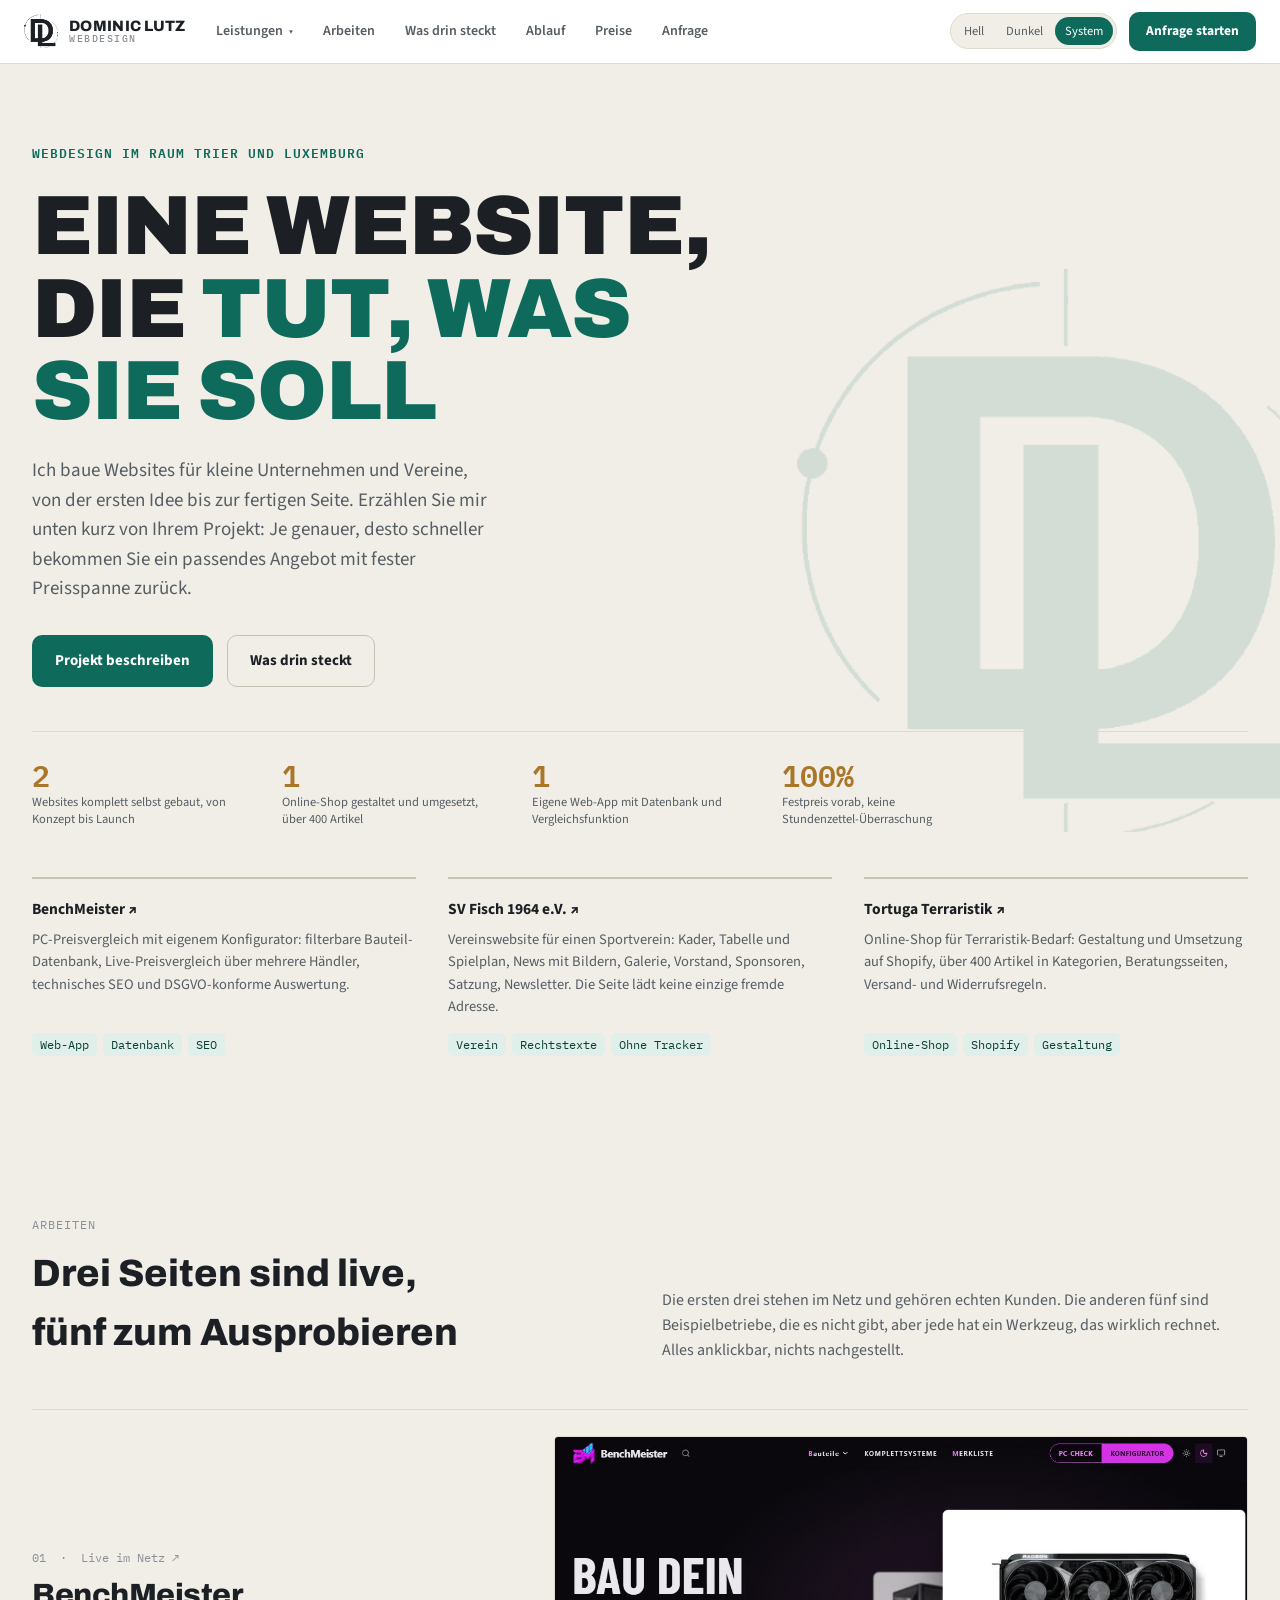
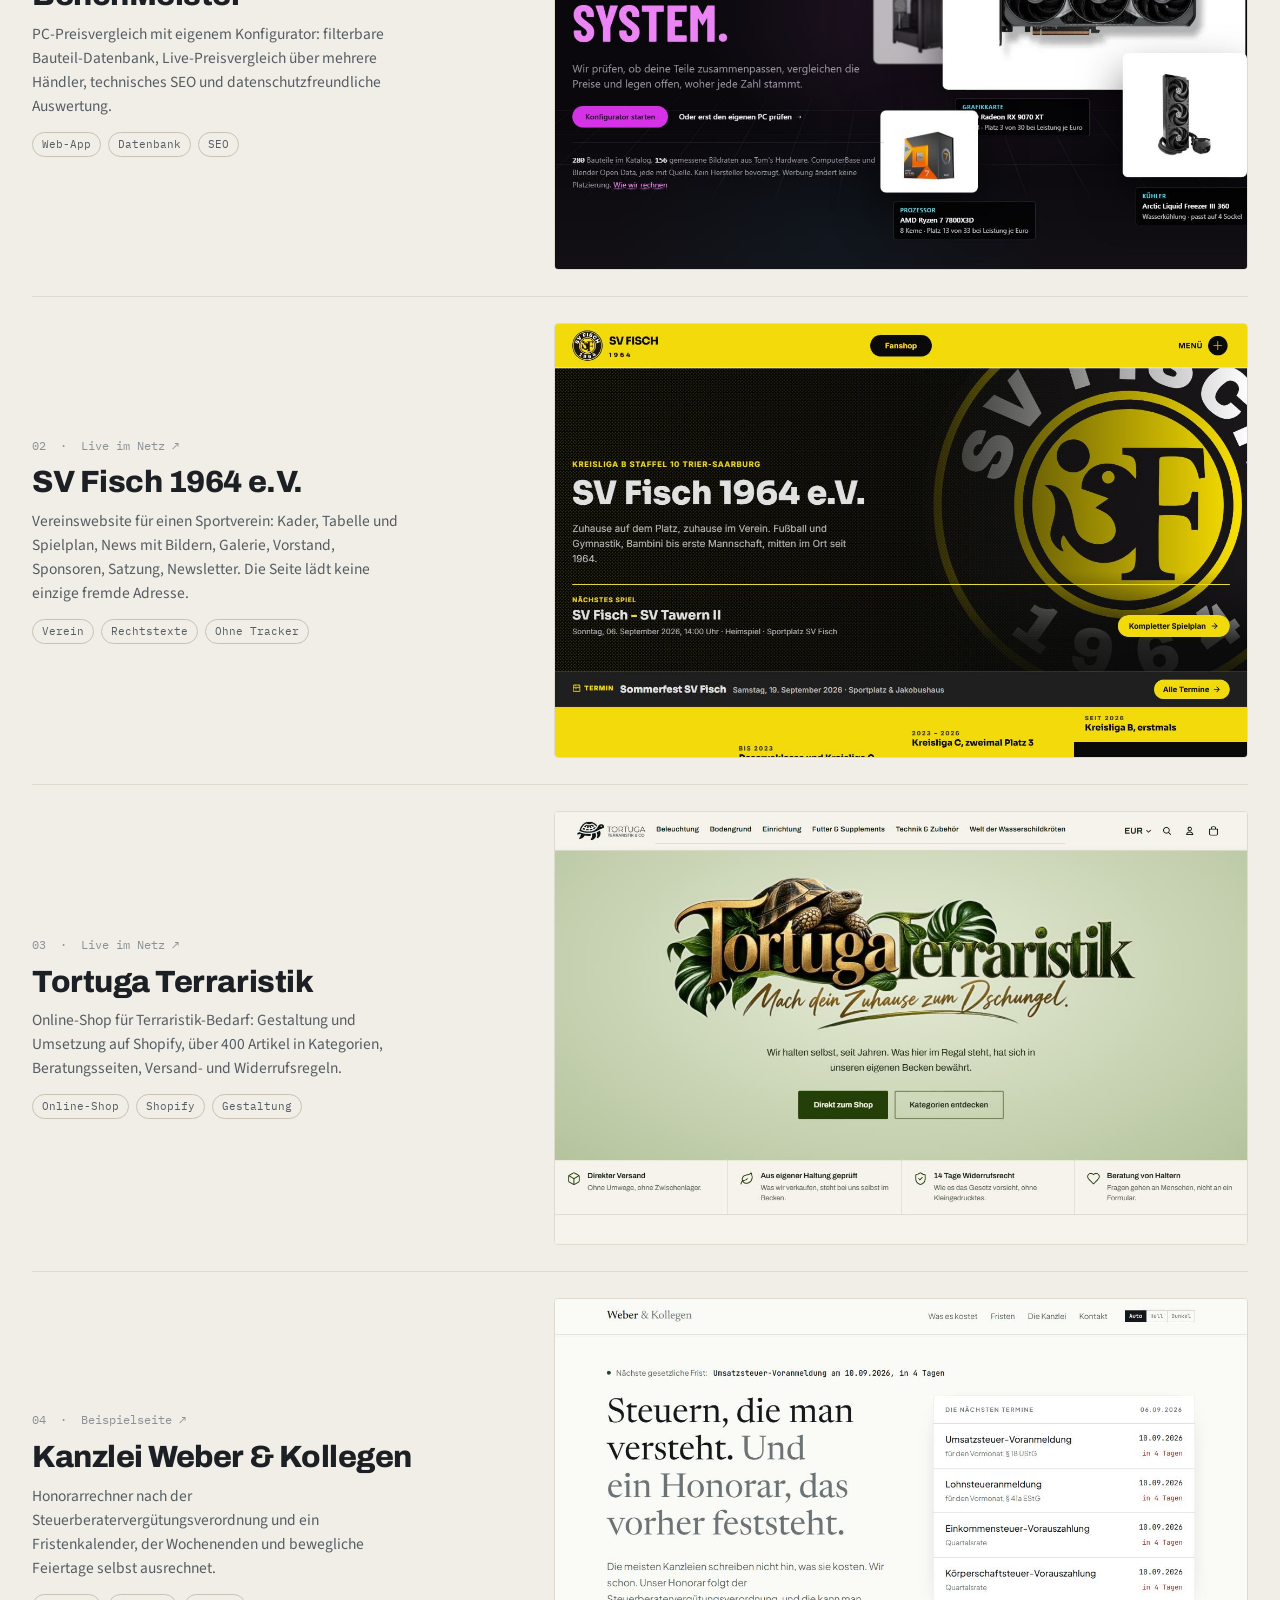
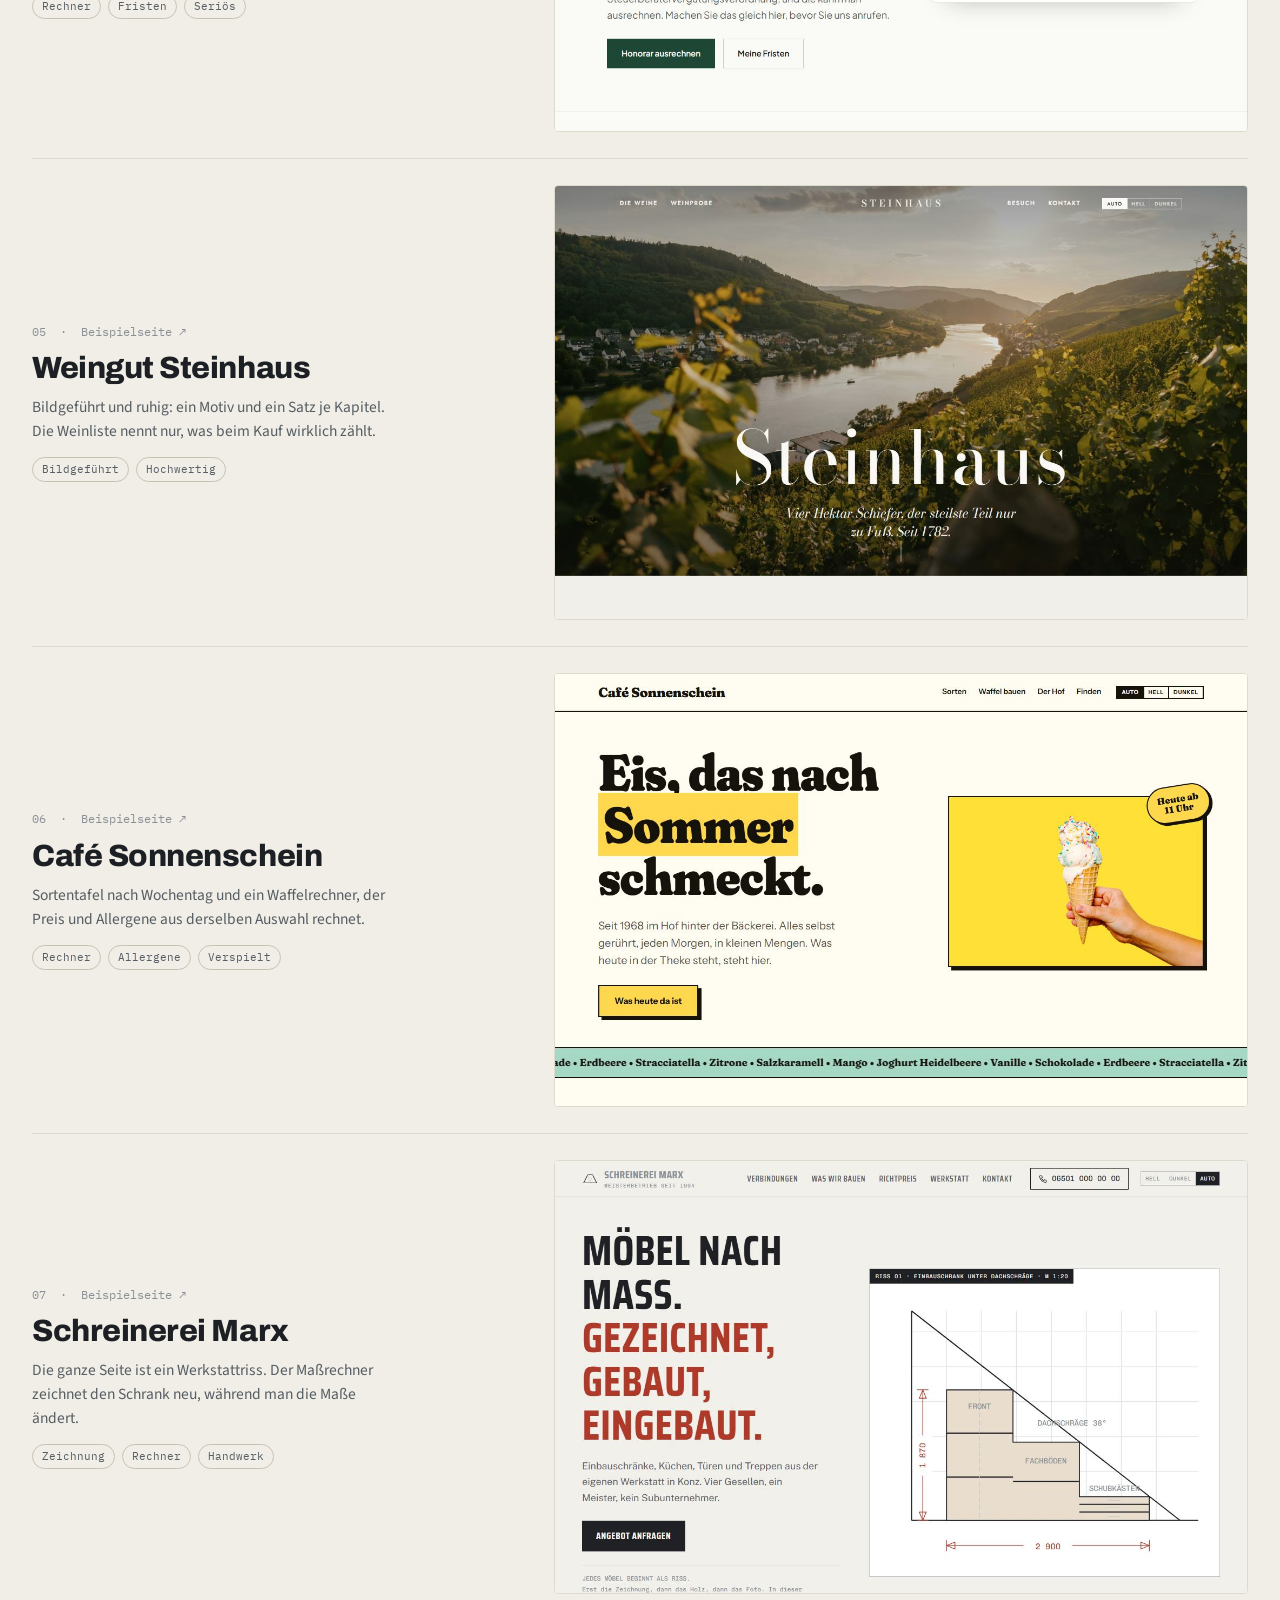
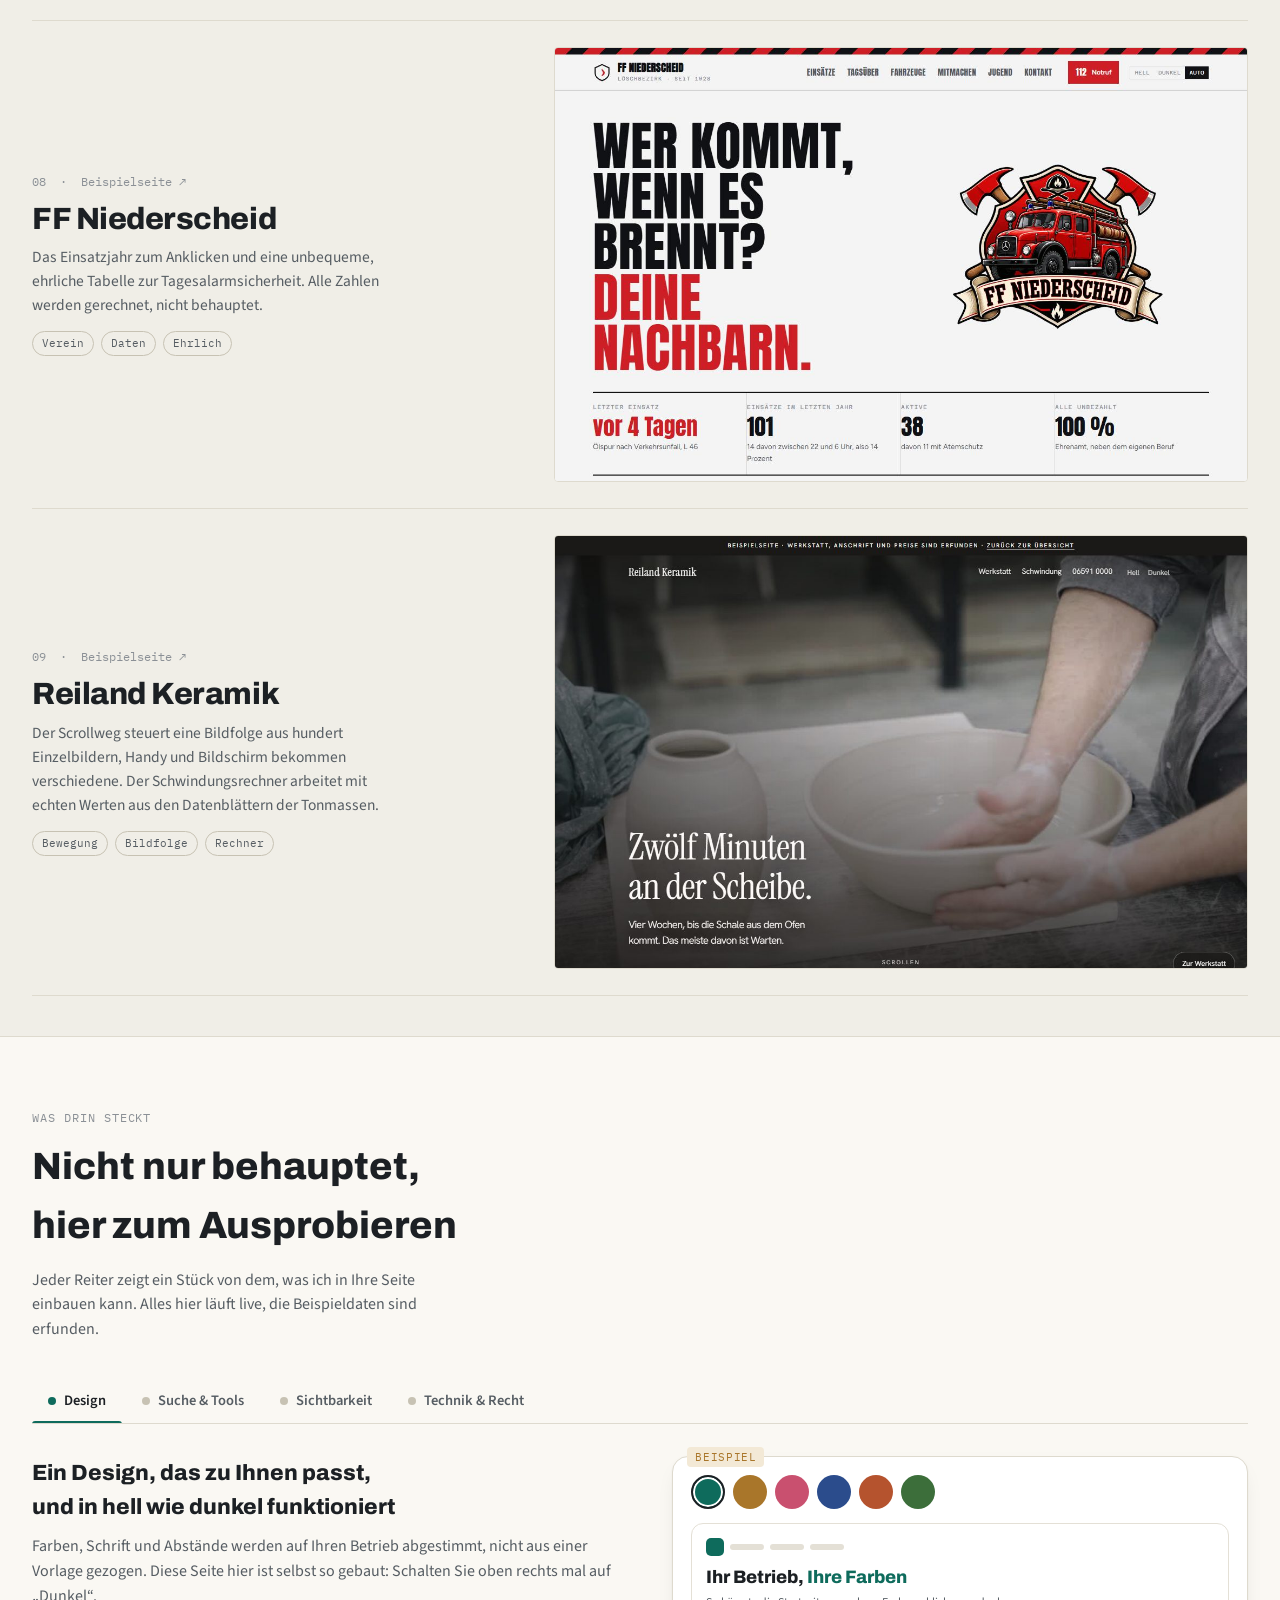
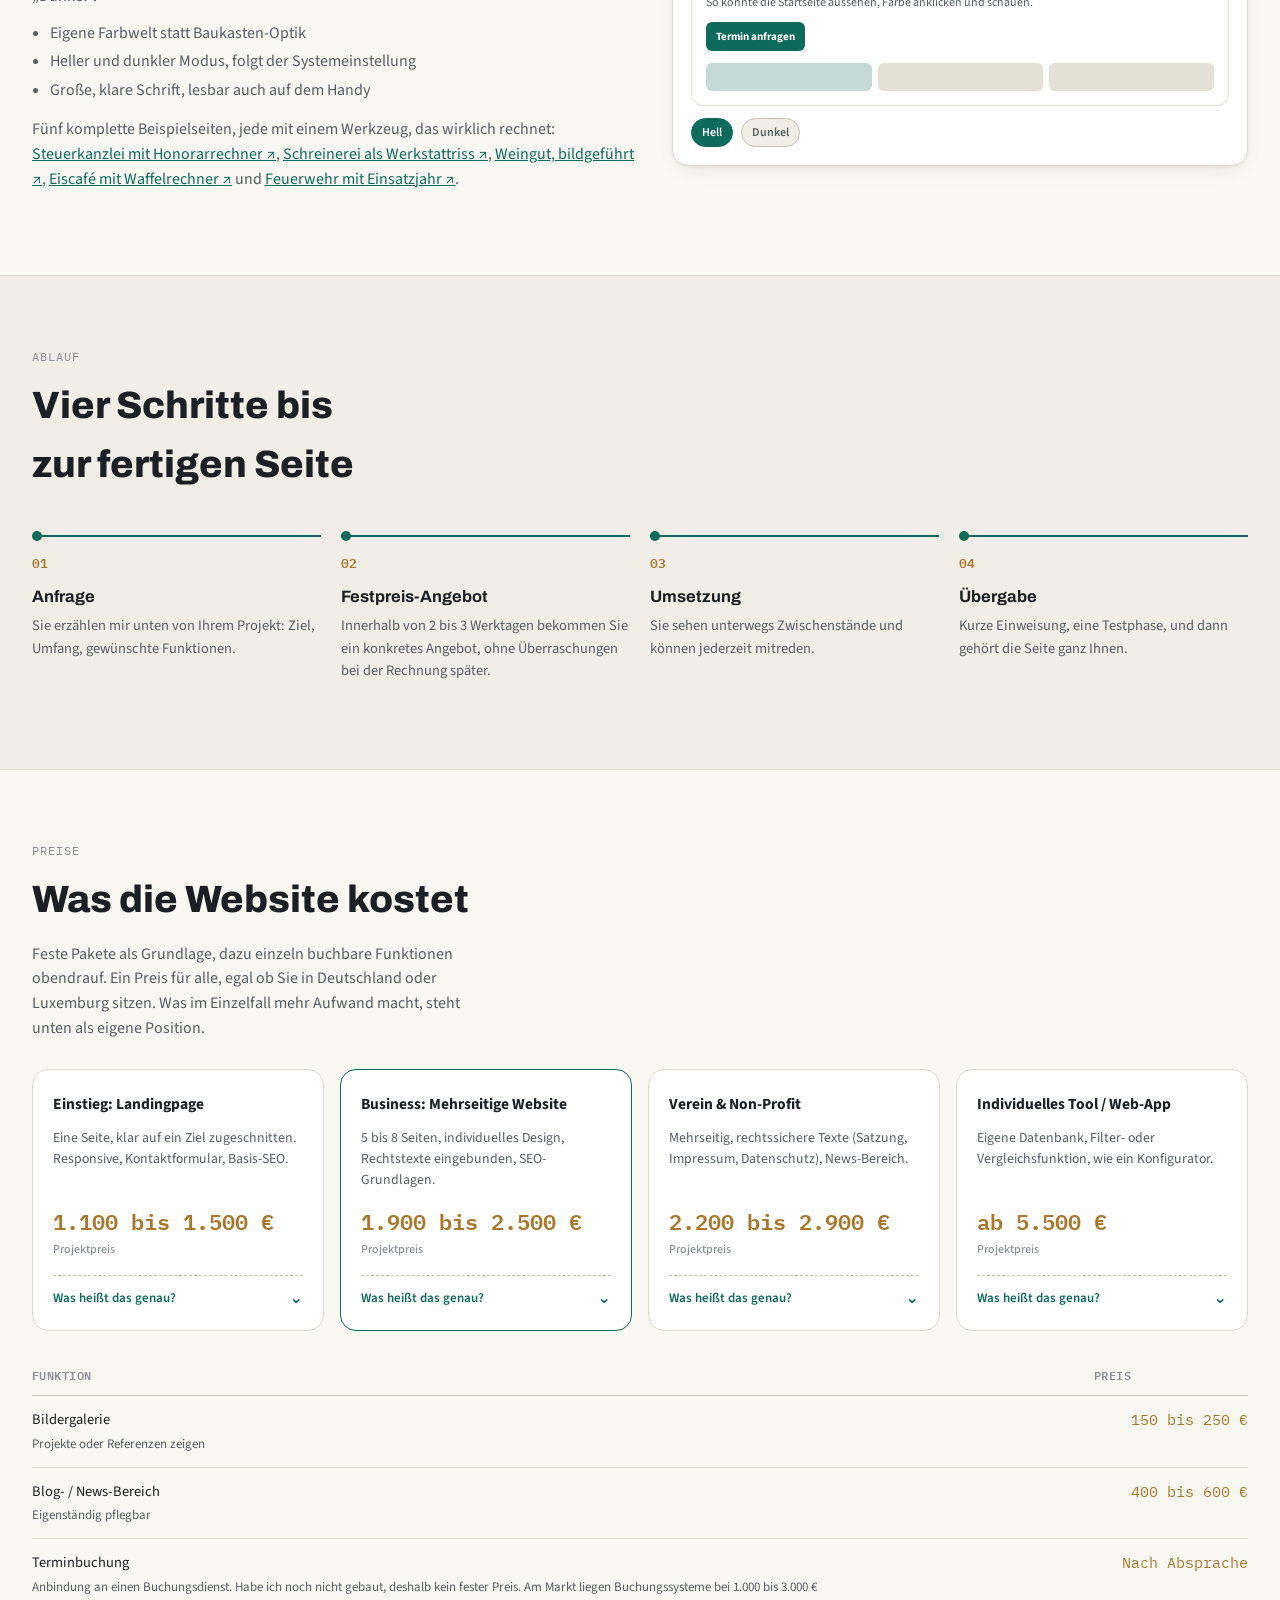
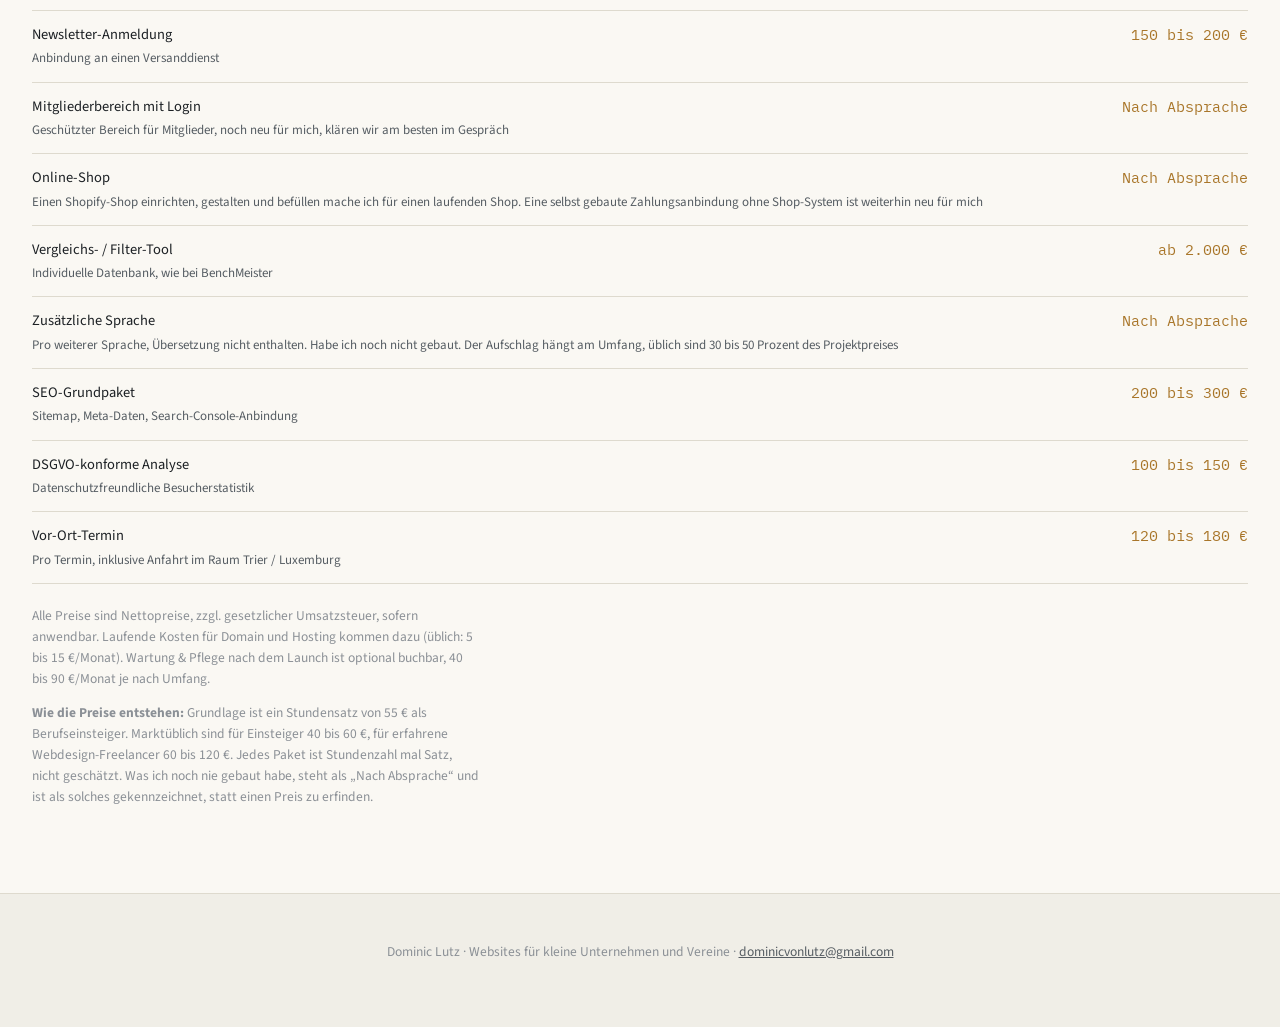
==== commit 9041bb3a: "Die sechste Beispielseite laeuft ueber eine Bildfolge statt ueber ein Video Reiland Keramik, erfunde" ====
--- a/index.html
+++ b/index.html
@@ -175,6 +175,15 @@
         <div class="arbeit-marken"><span>Verein</span><span>Daten</span><span>Ehrlich</span></div>
       </div>
       <div class="arbeit-bild"><img src="/bilder/arbeiten/feuerwehr.jpg" alt="Bildschirmfoto der Startseite von FF Niederscheid" loading="lazy" width="1280" height="800"></div>
+    </a>
+    <a class="arbeit" href="/beispiele/keramik/">
+      <div>
+        <span class="arbeit-nr">09 &nbsp;·&nbsp; Beispielseite ↗</span>
+        <h3>Reiland Keramik</h3>
+        <p>Der Scrollweg steuert eine Bildfolge aus hundert Einzelbildern, Handy und Bildschirm bekommen verschiedene. Der Schwindungsrechner arbeitet mit echten Werten aus den Datenblättern der Tonmassen.</p>
+        <div class="arbeit-marken"><span>Bewegung</span><span>Bildfolge</span><span>Rechner</span></div>
+      </div>
+      <div class="arbeit-bild"><img src="/bilder/arbeiten/keramik.jpg" alt="Bildschirmfoto der Startseite von Reiland Keramik" loading="lazy" width="1280" height="800"></div>
     </a>
     </div>
   </div>
--- a/css/seite.css
+++ b/css/seite.css
@@ -114,7 +114,12 @@
 
   .num{font-family:"IBM Plex Mono", ui-monospace, monospace; font-variant-numeric:tabular-nums;}
 
-  .wrap{max-width:1040px; margin:0 auto; padding:0 24px;}
+  /* War 1040. Auf einem 1920er Schirm stand damit rechts und links je
+     440 px leer, waehrend die Arbeiten die volle Breite nutzen: das las
+     sich wie zwei zusammengeklebte Seiten. Jetzt 1280, und der Fliesstext
+     wird ueber max-width der einzelnen Bloecke lesbar gehalten, nicht
+     ueber die Breite des ganzen Behaelters. */
+  .wrap{max-width:1280px; margin:0 auto; padding:0 32px;}
   .wrap-narrow{max-width:760px; margin:0 auto; padding:0 24px;}
 
   /* ---------- Motion helpers ---------- */
@@ -593,5 +598,5 @@
 /* Eigene, breitere Spur. Die Textabschnitte bleiben bei 1040 px lesbar,
    die Arbeiten duerfen die Breite nutzen, sonst steht auf grossen
    Schirmen rechts und links nichts. */
-.wrap-weit{max-width:1400px; margin:0 auto; padding:0 40px;}
+.wrap-weit{max-width:1400px; margin:0 auto; padding:0 32px;}
 @media (max-width:820px){ .wrap-weit{padding:0 24px;} }
